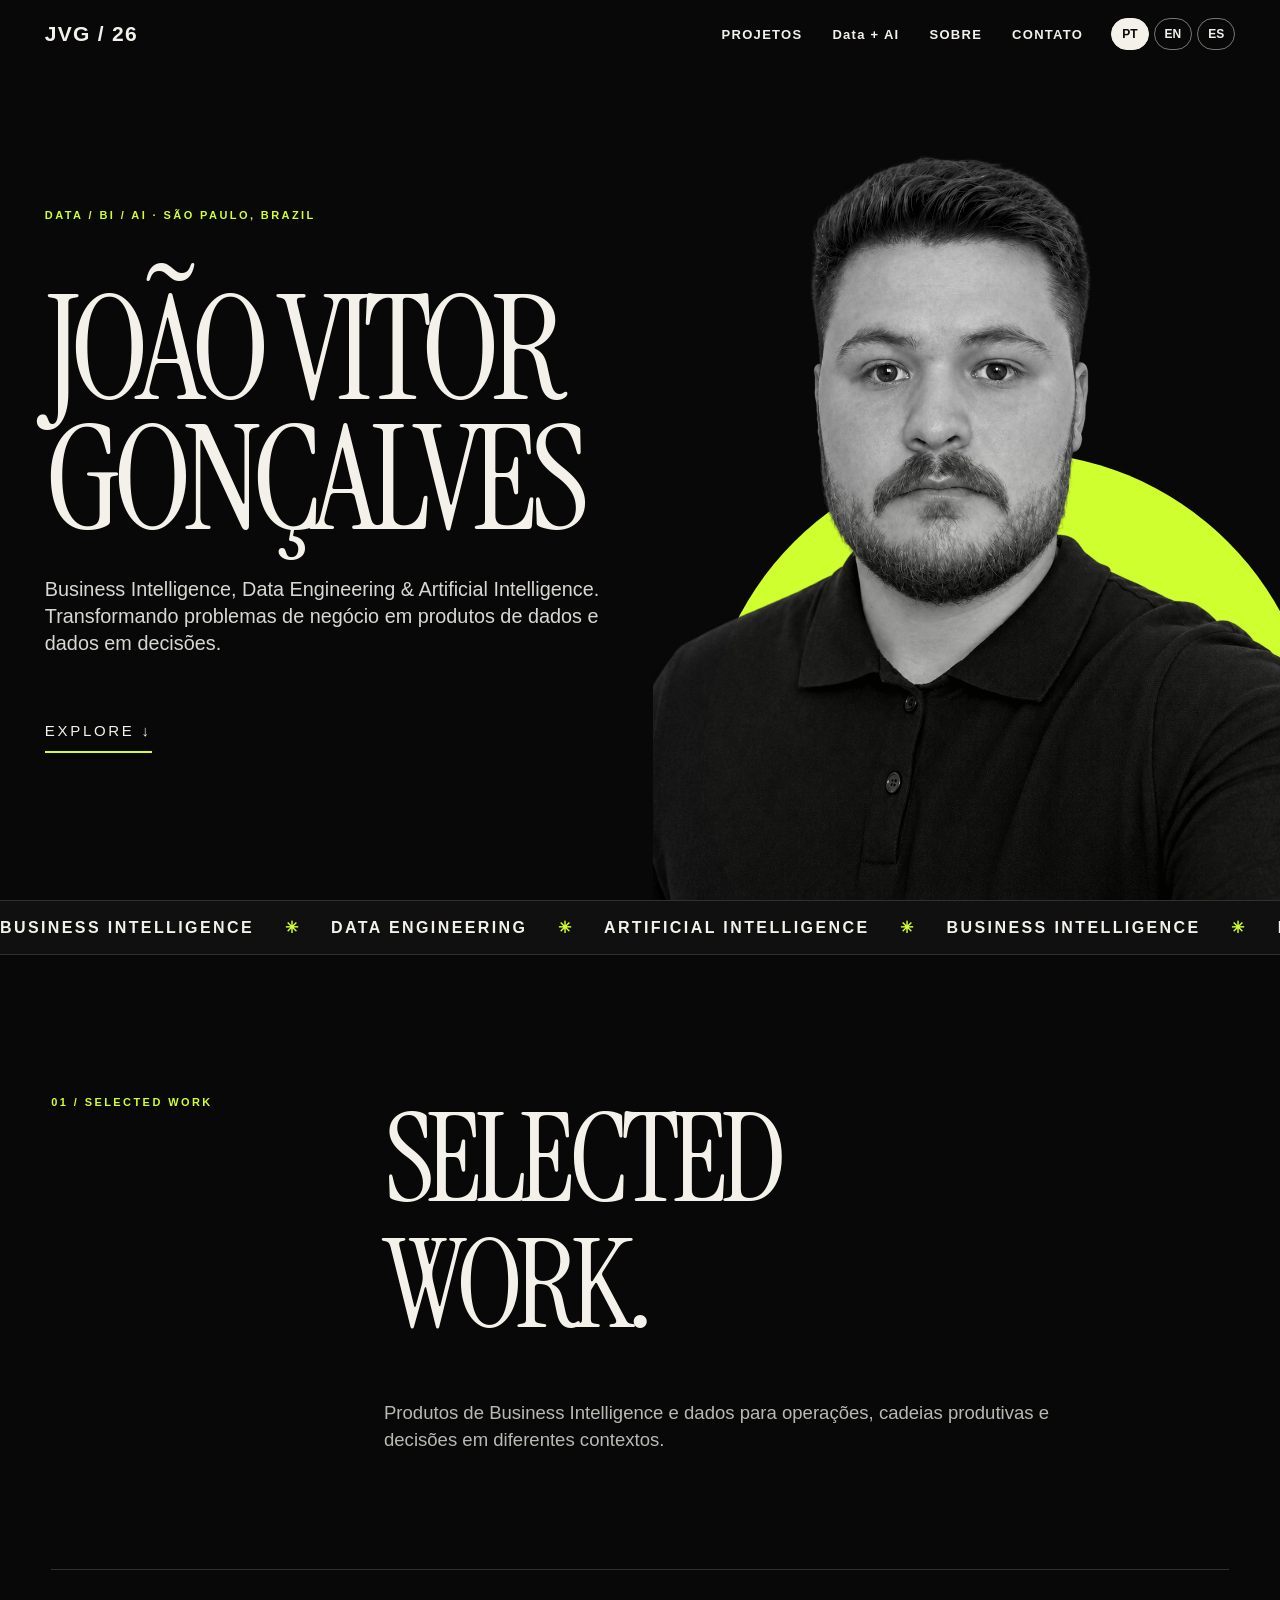
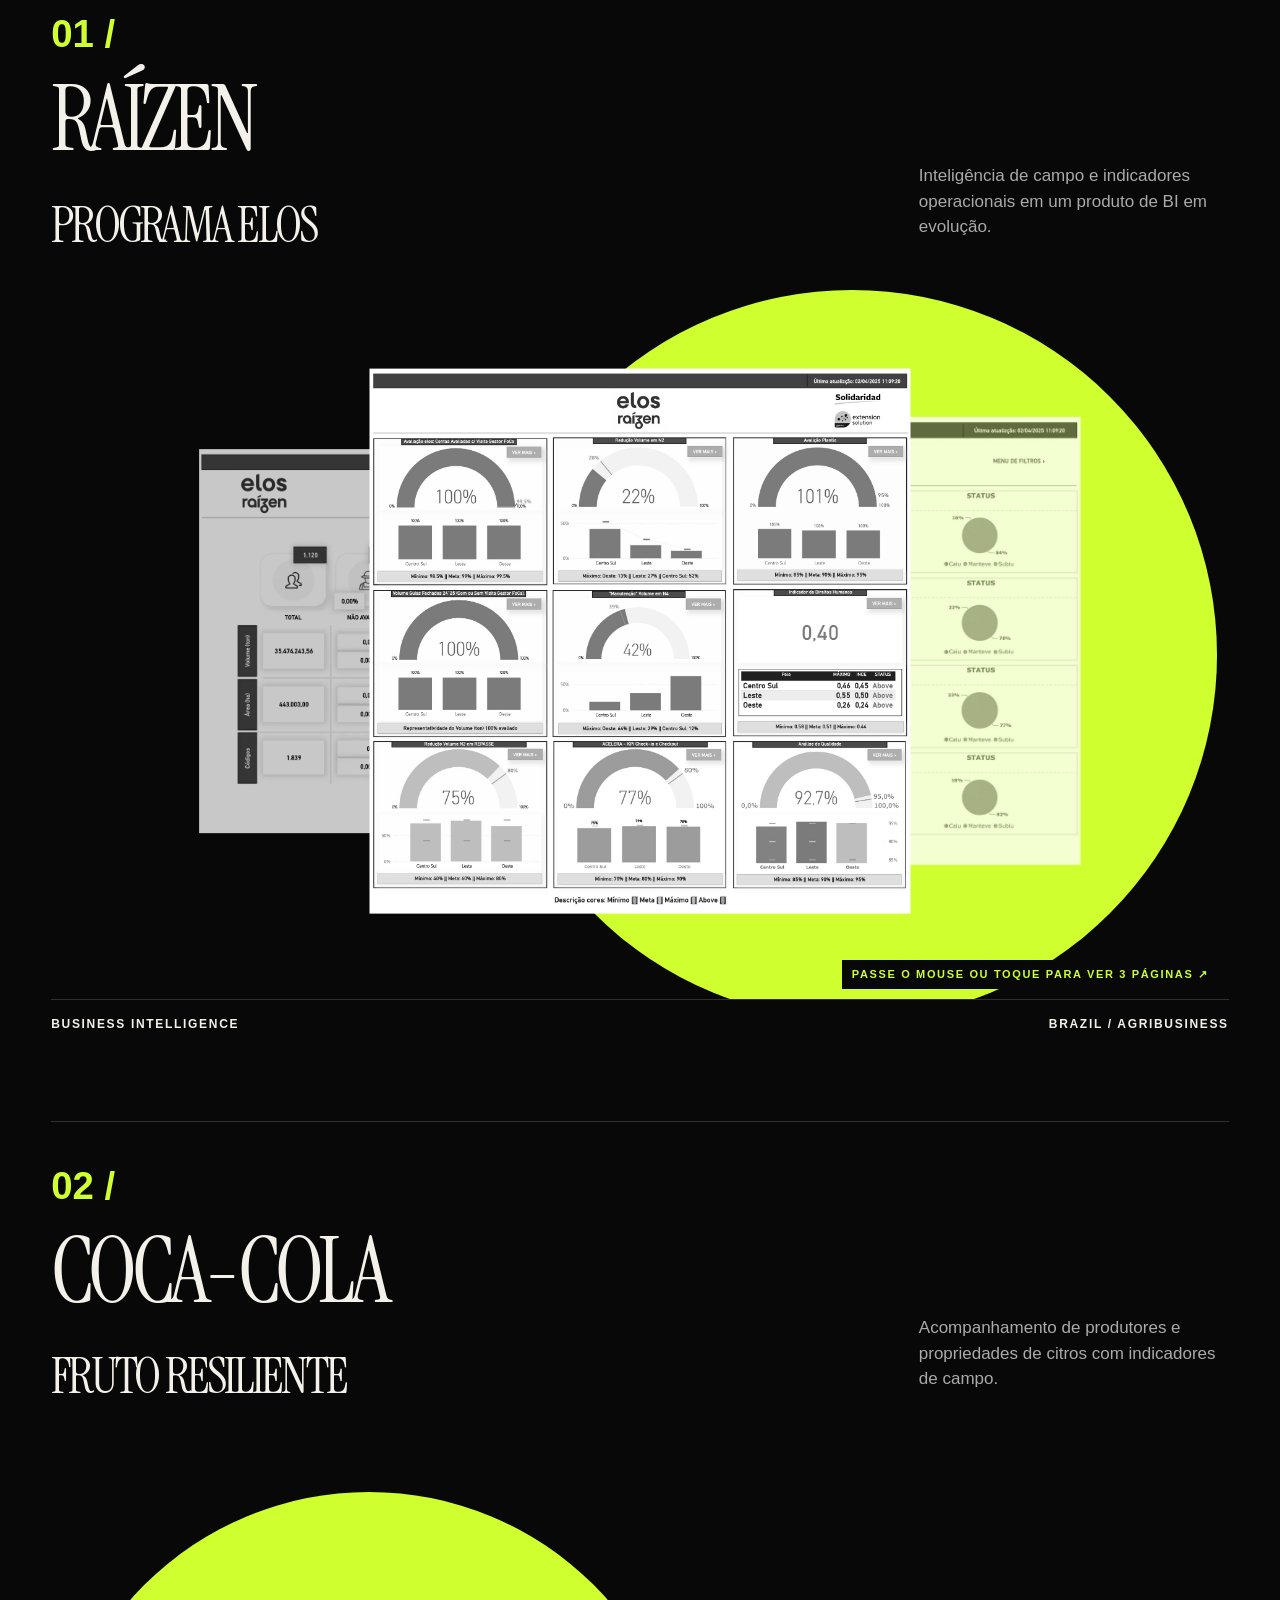
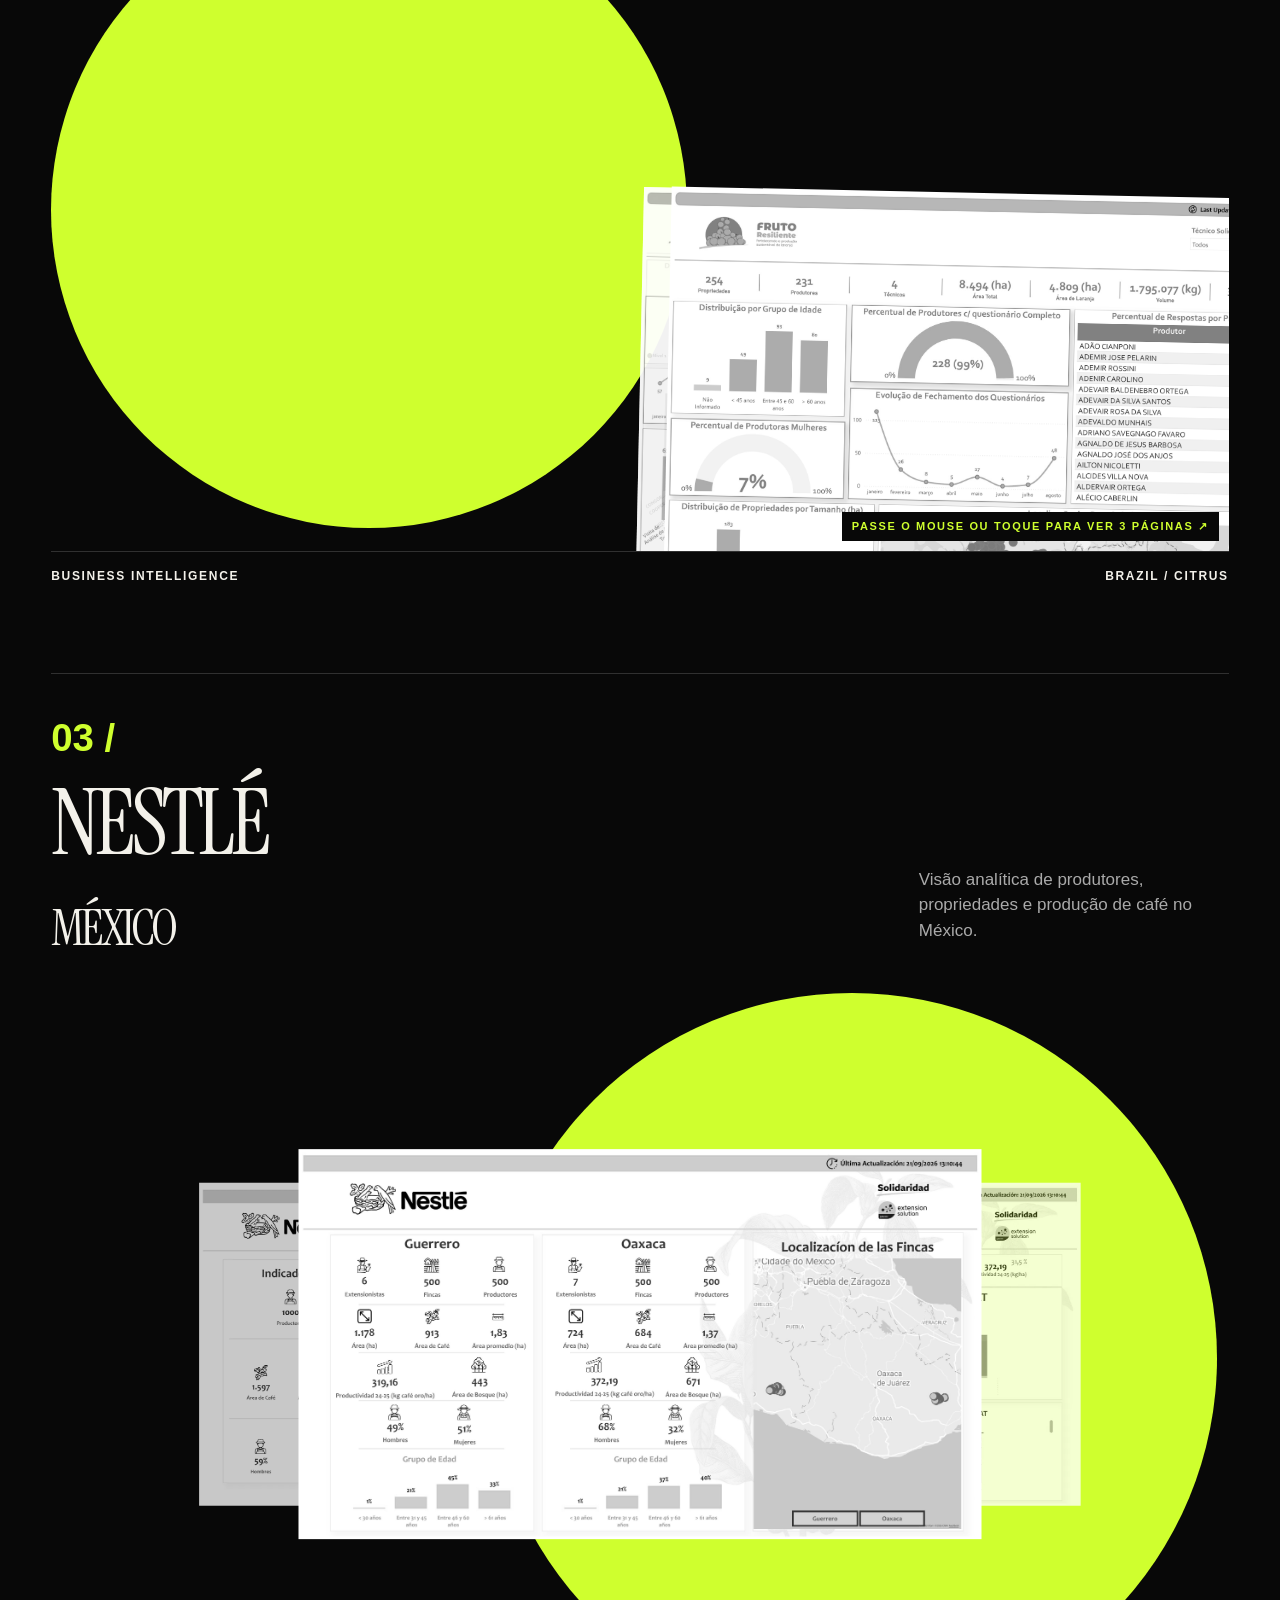
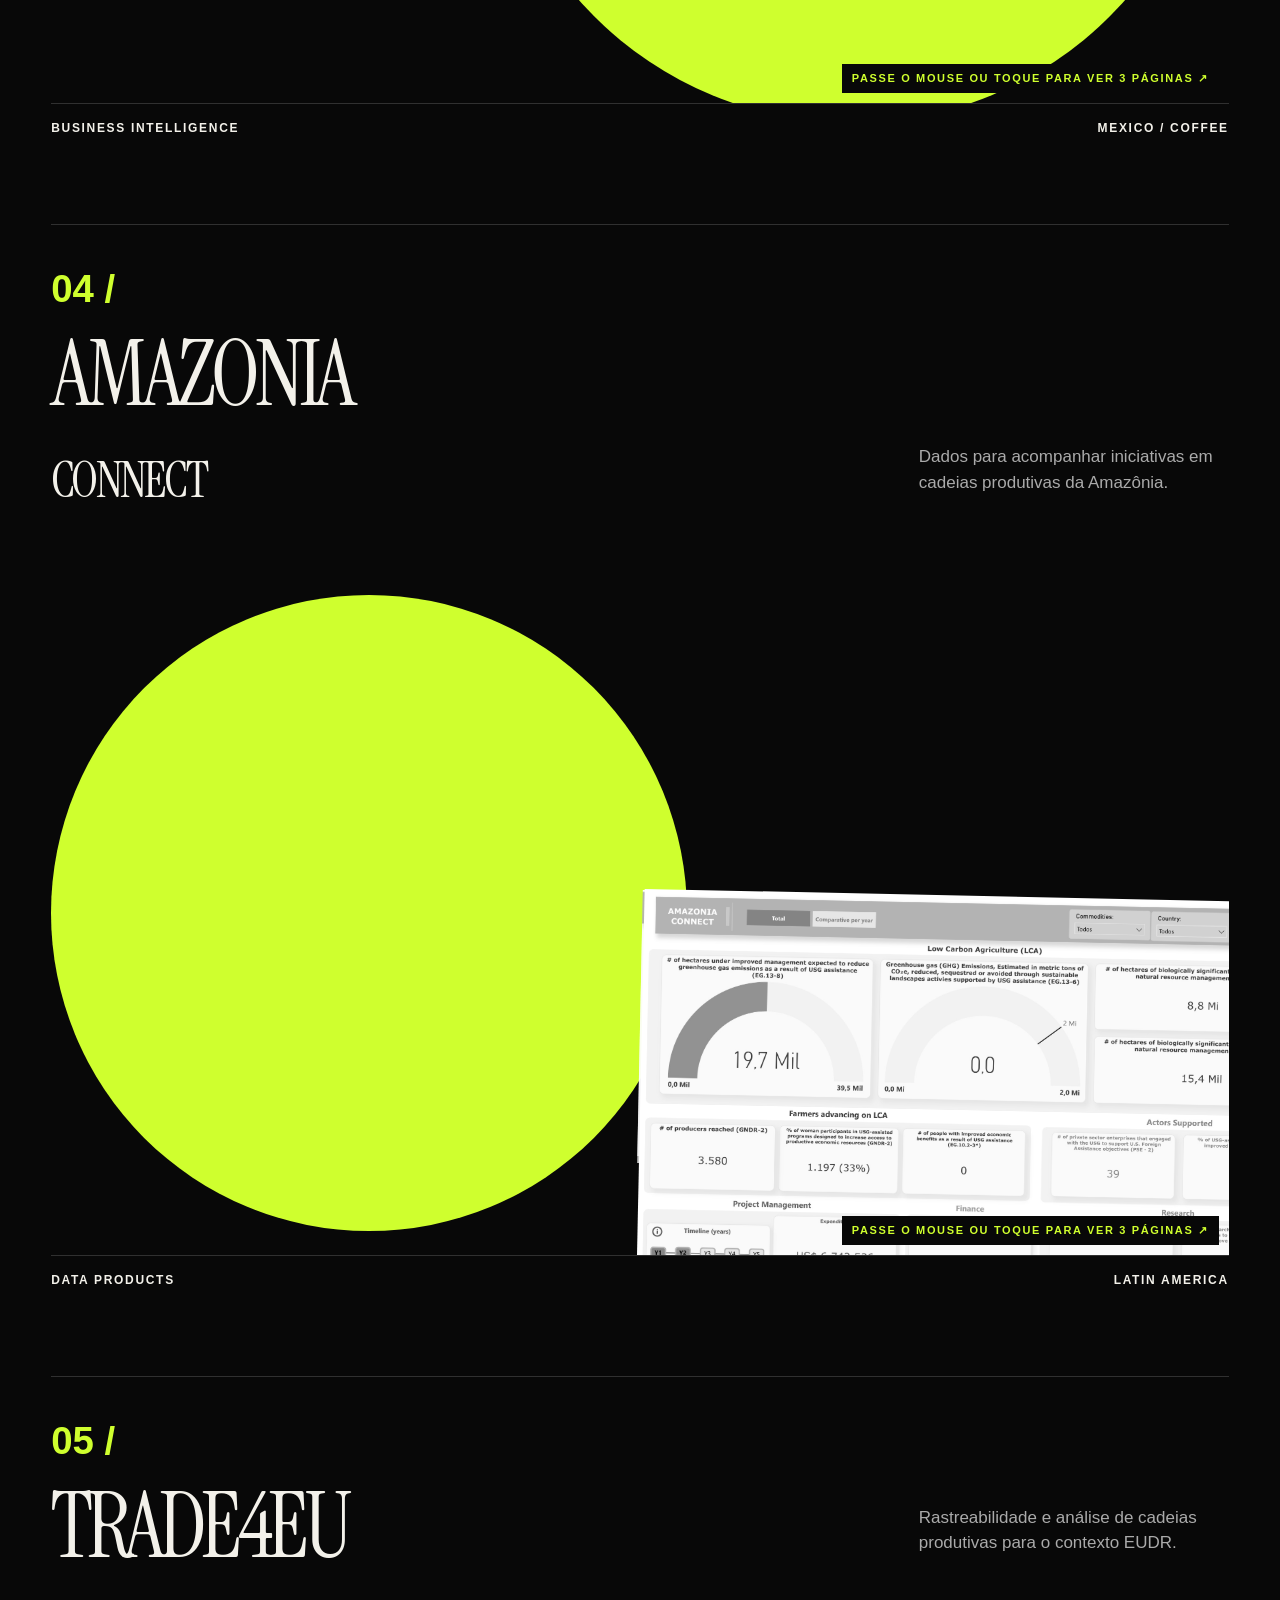
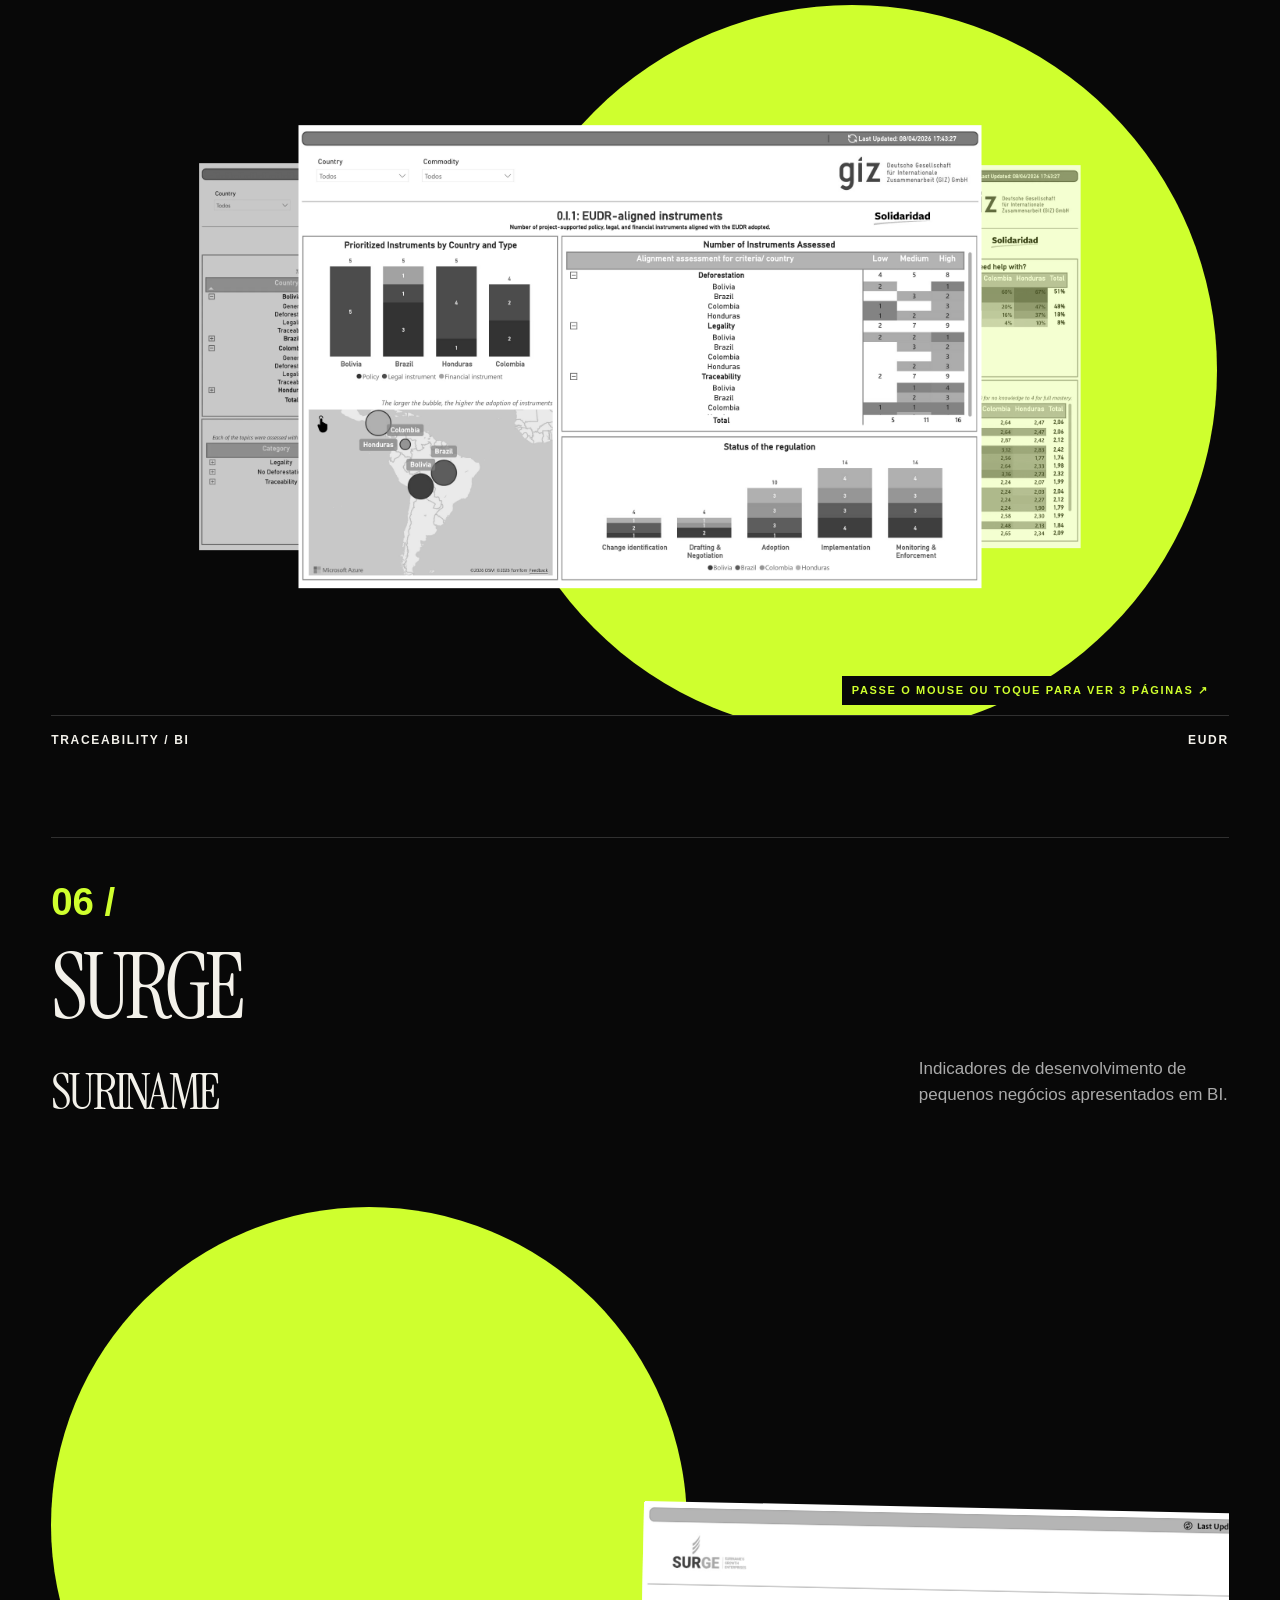
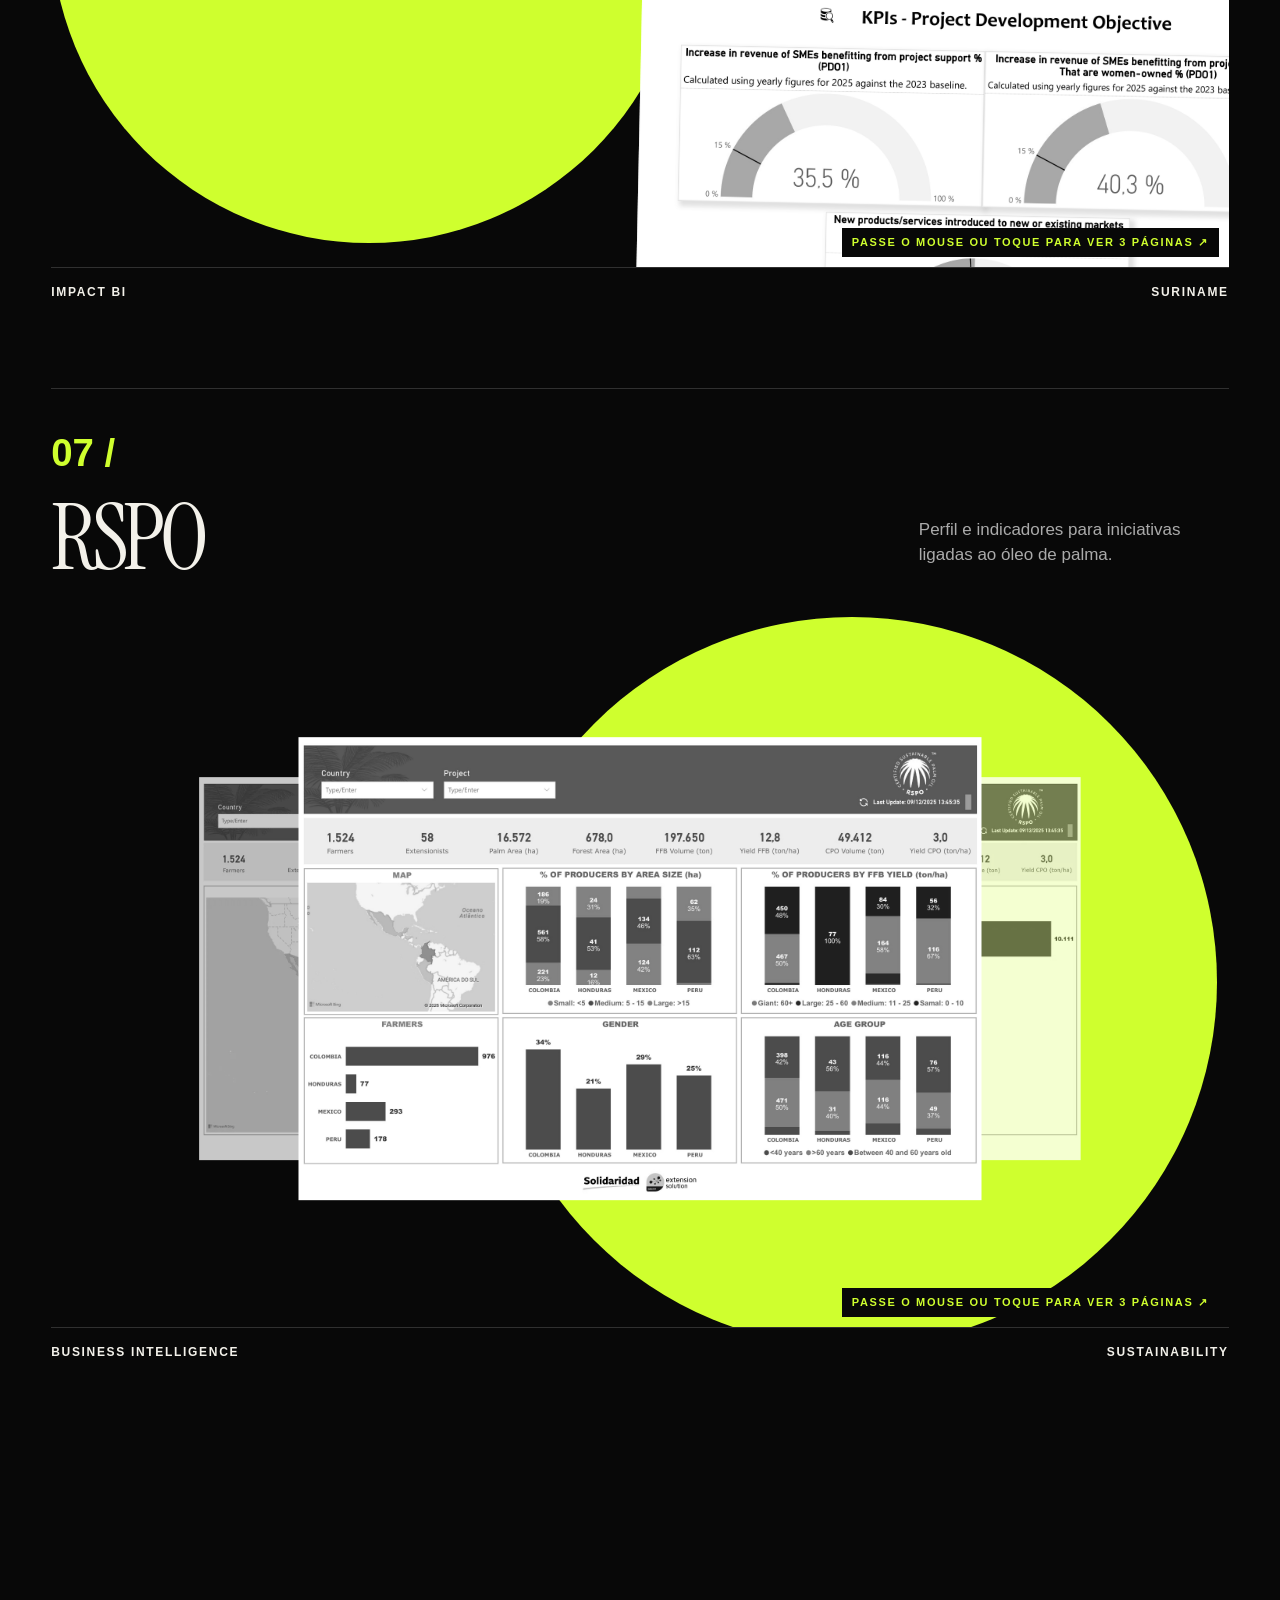
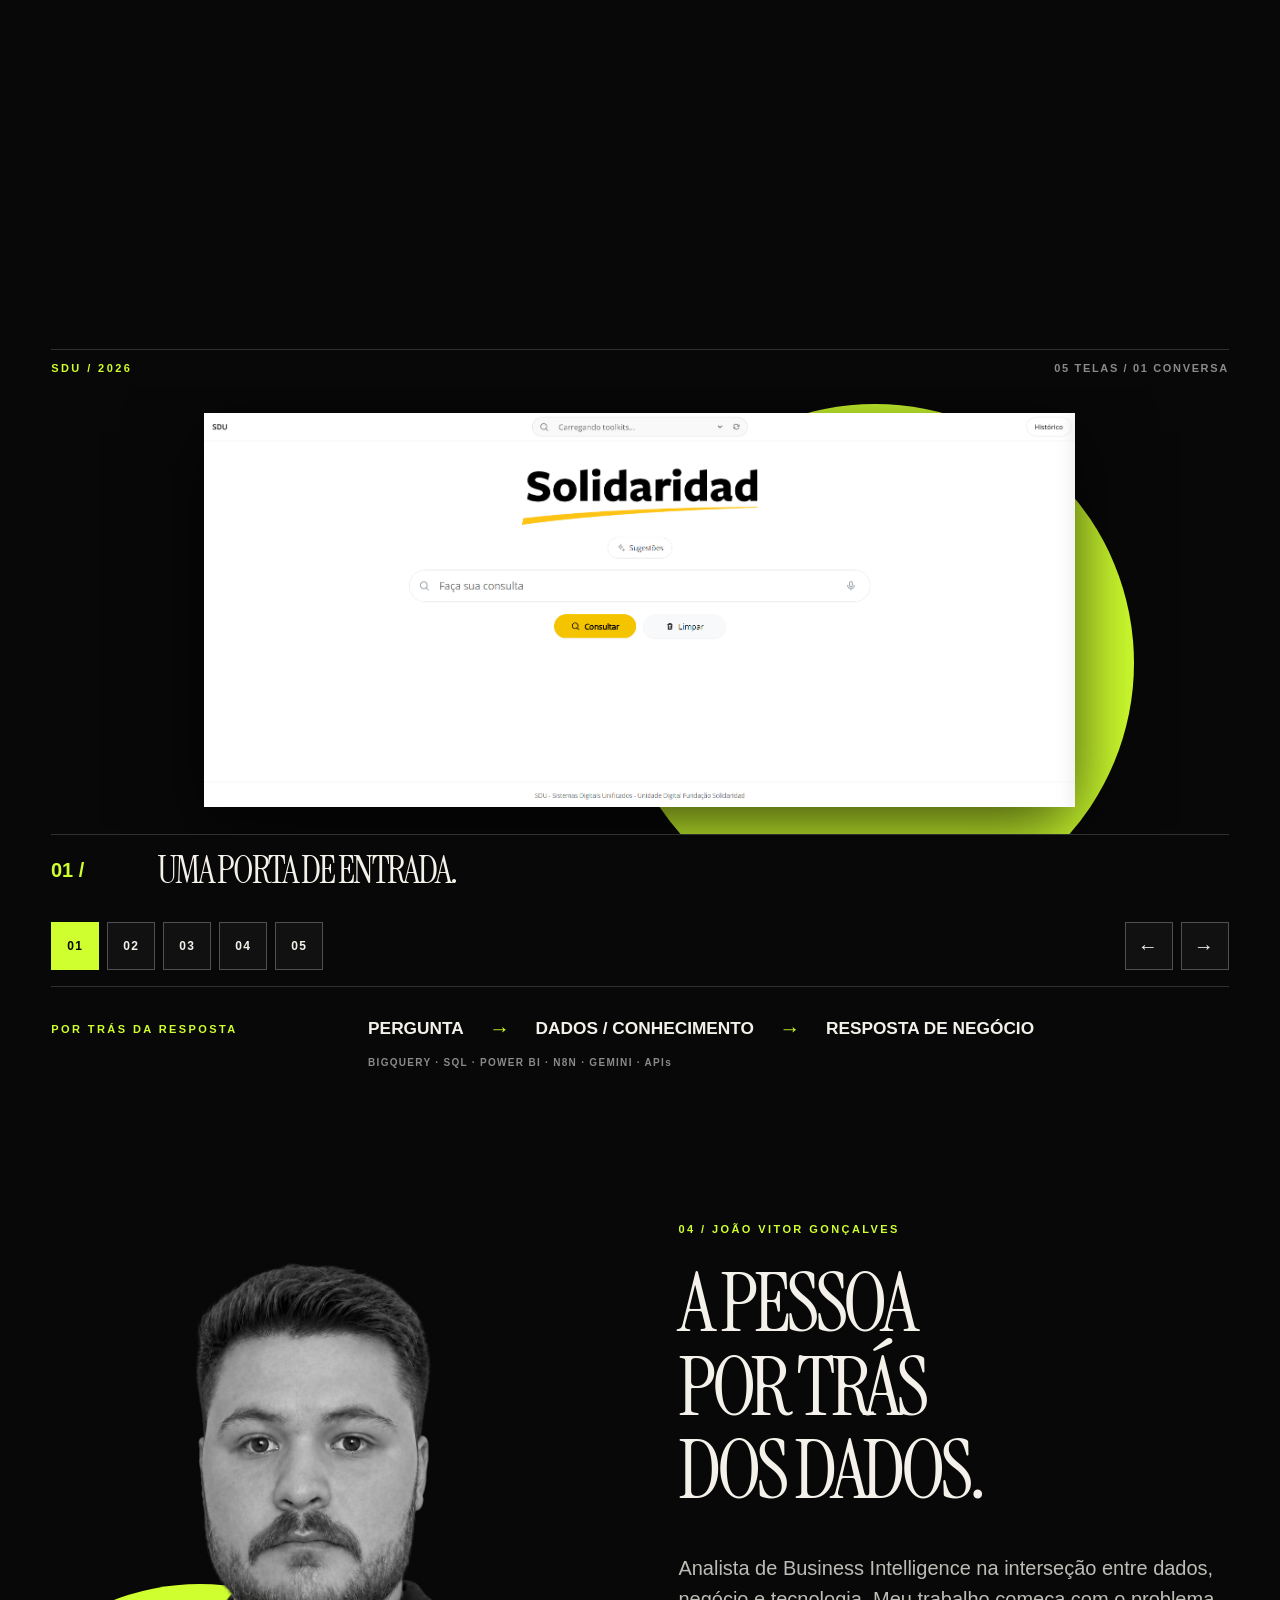
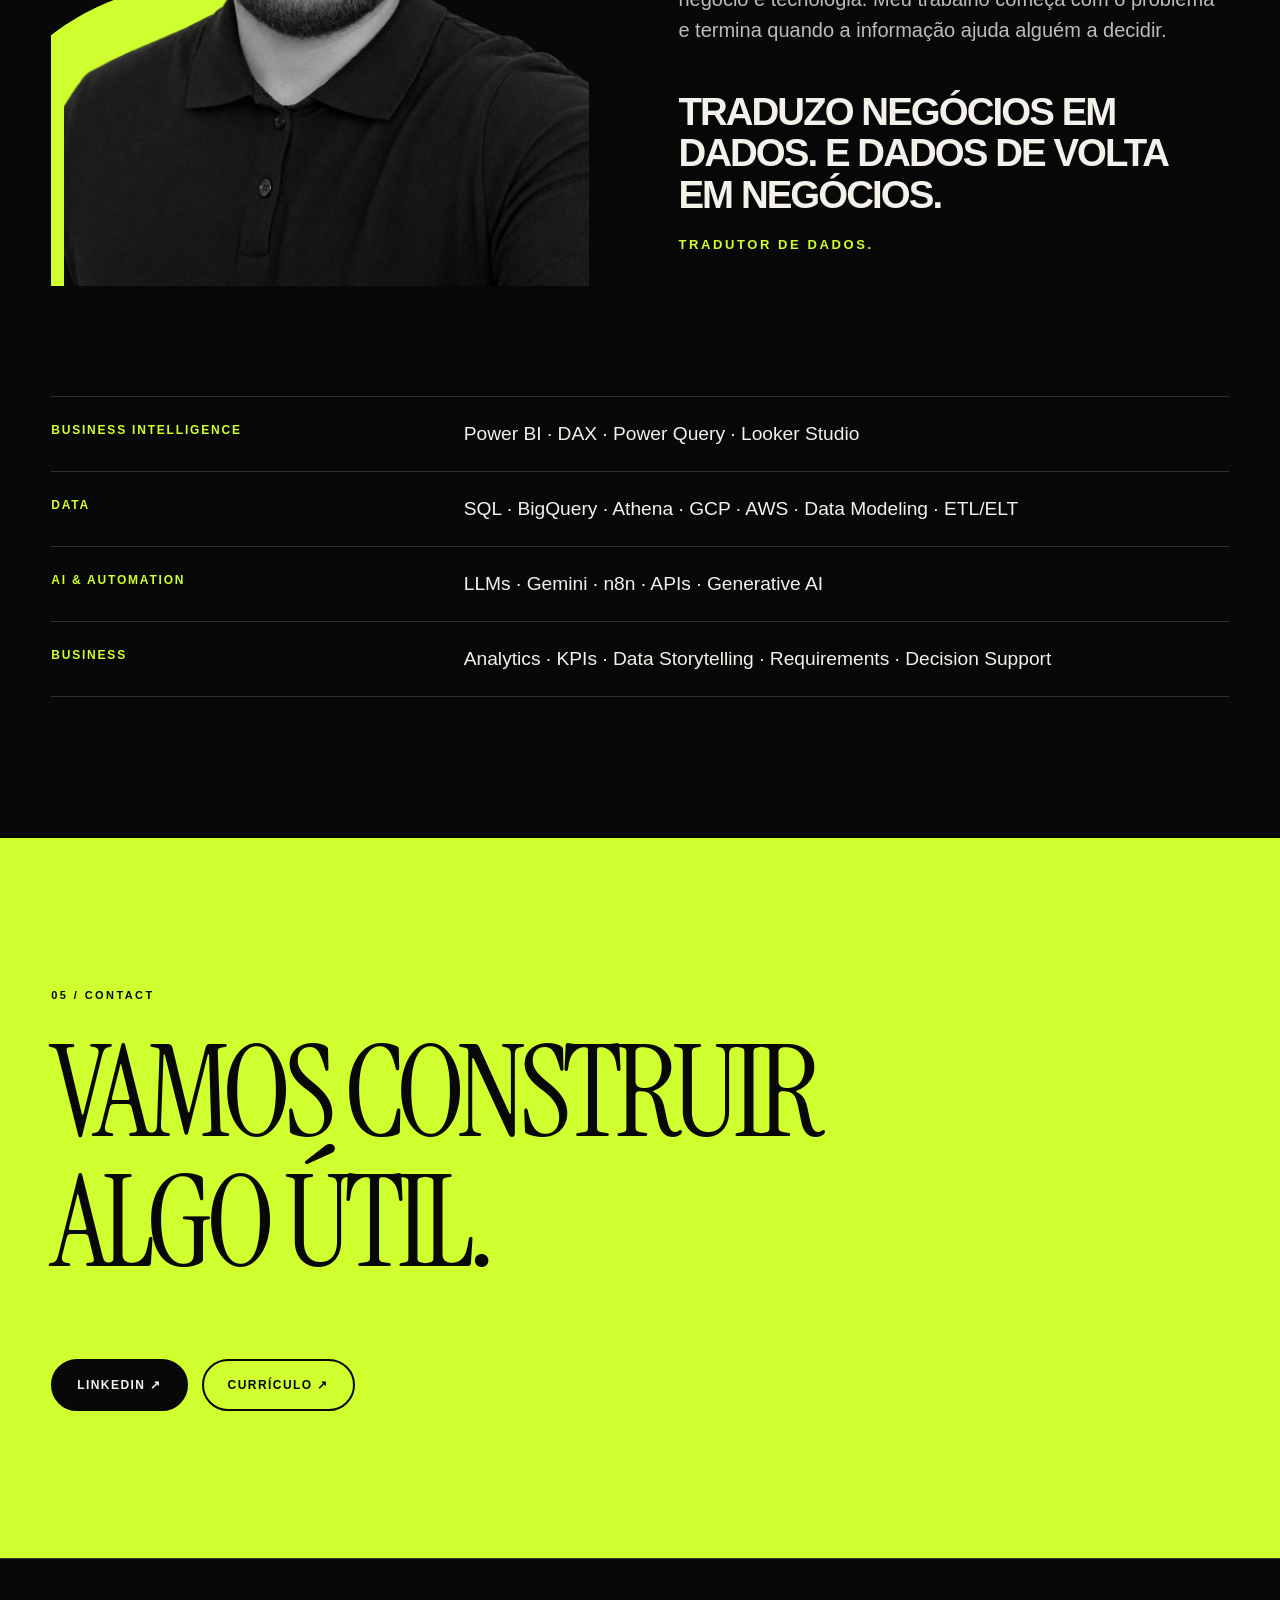
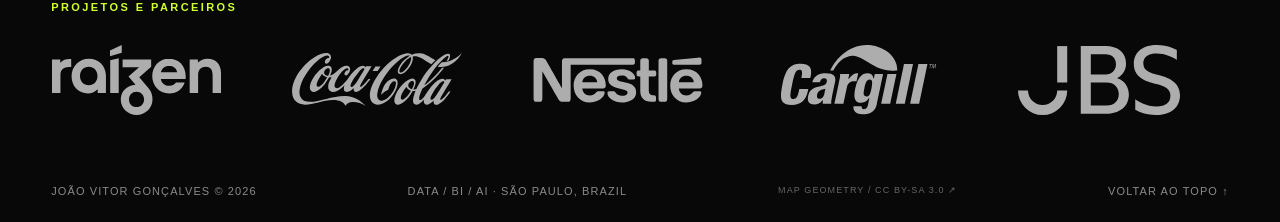
==== index.html @ 9860b476 "Publish portfolio landing page" ====
<!doctype html>
<html lang="pt-BR"><head><meta charset="utf-8"><meta name="viewport" content="width=device-width,initial-scale=1"><meta name="theme-color" content="#080808"><meta name="description" content="Portfólio de João Vitor Gonçalves · Business Intelligence, Data Engineering e Artificial Intelligence."><title>João Vitor Gonçalves · Data / BI / AI</title><link rel="stylesheet" href="site.css"><script defer src="operations-data.js"></script><script defer src="site.js"></script></head><body>
<a class="skip" href="#work">Pular para o conteúdo</a>
<nav class="nav" aria-label="Navegação principal"><a class="brand" href="#top">JVG / 26</a><div class="nav-side"><button class="menu-toggle" type="button" aria-expanded="false" aria-controls="navLinks" data-i18n="menu">MENU</button><div class="nav-links" id="navLinks"><a href="#work" data-i18n="navWork">Projetos</a><a href="#ai">Data + AI</a><a href="#about" data-i18n="navAbout">Sobre</a><a href="#contact" data-i18n="navContact">Contato</a></div><div class="langs" aria-label="Idioma"><button type="button" data-lang="pt" aria-label="Português">PT</button><button type="button" data-lang="en" aria-label="English">EN</button><button type="button" data-lang="es" aria-label="Español">ES</button></div></div></nav>
<header class="hero" id="top"><div class="hero-circle" aria-hidden="true"></div><div class="hero-photo"><img src="assets/joao-cutout.png" alt="Retrato em preto e branco de João Vitor Gonçalves" fetchpriority="high"></div><div class="hero-content"><p class="eyebrow" data-i18n="heroEyebrow">DATA / BI / AI · SÃO PAULO, BRAZIL</p><h1><span>JOÃO VITOR</span><span>GONÇALVES</span></h1><p class="hero-desc" data-i18n="heroDesc">Business Intelligence, Data Engineering &amp; Artificial Intelligence.<br> Transformando problemas de negócio em produtos de dados e dados em decisões.</p><a class="explore" href="#work" data-i18n="explore">EXPLORE ↓</a></div></header>
<div class="ticker" aria-hidden="true"><div>BUSINESS INTELLIGENCE <b>✳</b> DATA ENGINEERING <b>✳</b> ARTIFICIAL INTELLIGENCE <b>✳</b> BUSINESS INTELLIGENCE <b>✳</b> DATA ENGINEERING <b>✳</b> ARTIFICIAL INTELLIGENCE <b>✳</b></div></div>
<main>
<section class="work section" id="work"><div class="wrap"><div class="section-intro reveal"><div class="eyebrow">01 / SELECTED WORK</div><h2 data-i18n="workTitle">SELECTED<br>WORK.</h2><p data-i18n="workDesc">Produtos de Business Intelligence e dados para operações, cadeias produtivas e decisões em diferentes contextos.</p></div>
<article class="case reveal"><div class="case-top"><div><span class="case-no">01 /</span><h3>RAÍZEN<br><em>PROGRAMA ELOS</em></h3></div><p data-i18n="raizenDesc">Inteligência de campo e indicadores operacionais em um produto de BI em evolução.</p></div><div class="case-visual"><div class="orb"></div><button class="dashboard-stack" type="button" aria-label="Ver páginas do dashboard: Dashboard original do Programa ELOS da Raízen" aria-pressed="false"><img class="panel panel-prev" src="assets/raizen-elos-page-2.webp" alt="Dashboard original do Programa ELOS da Raízen, página 2" loading="lazy"><img class="panel panel-next" src="assets/raizen-elos-page-3.webp" alt="Dashboard original do Programa ELOS da Raízen, página 3" loading="lazy"><img class="panel panel-main" src="assets/raizen-elos.jpg" alt="Dashboard original do Programa ELOS da Raízen, página principal" loading="lazy"><span class="stack-hint" data-i18n="viewPages">PASSE O MOUSE OU TOQUE PARA VER 3 PÁGINAS ↗</span></button></div><div class="case-bottom"><span>BUSINESS INTELLIGENCE</span><span>BRAZIL / AGRIBUSINESS</span></div></article>
<article class="case reveal"><div class="case-top"><div><span class="case-no">02 /</span><h3>COCA-COLA<br><em>FRUTO RESILIENTE</em></h3></div><p data-i18n="cocaDesc">Acompanhamento de produtores e propriedades de citros com indicadores de campo.</p></div><div class="case-visual left"><div class="orb"></div><button class="dashboard-stack" type="button" aria-label="Ver páginas do dashboard: Dashboard original Fruto Resiliente" aria-pressed="false"><img class="panel panel-prev" src="assets/coca-cola-fruto-resiliente-page-2.webp" alt="Dashboard original Fruto Resiliente, página 2" loading="lazy"><img class="panel panel-next" src="assets/coca-cola-fruto-resiliente-page-3.webp" alt="Dashboard original Fruto Resiliente, página 3" loading="lazy"><img class="panel panel-main" src="assets/coca-cola-fruto-resiliente.jpg" alt="Dashboard original Fruto Resiliente, página principal" loading="lazy"><span class="stack-hint" data-i18n="viewPages">PASSE O MOUSE OU TOQUE PARA VER 3 PÁGINAS ↗</span></button></div><div class="case-bottom"><span>BUSINESS INTELLIGENCE</span><span>BRAZIL / CITRUS</span></div></article>
<article class="case reveal"><div class="case-top"><div><span class="case-no">03 /</span><h3>NESTLÉ<br><em>MÉXICO</em></h3></div><p data-i18n="nestleDesc">Visão analítica de produtores, propriedades e produção de café no México.</p></div><div class="case-visual"><div class="orb"></div><button class="dashboard-stack" type="button" aria-label="Ver páginas do dashboard: Dashboard original Nestlé México" aria-pressed="false"><img class="panel panel-prev" src="assets/nestle-mexico-page-2.webp" alt="Dashboard original Nestlé México, página 2" loading="lazy"><img class="panel panel-next" src="assets/nestle-mexico-page-3.webp" alt="Dashboard original Nestlé México, página 3" loading="lazy"><img class="panel panel-main" src="assets/nestle-mexico.jpg" alt="Dashboard original Nestlé México, página principal" loading="lazy"><span class="stack-hint" data-i18n="viewPages">PASSE O MOUSE OU TOQUE PARA VER 3 PÁGINAS ↗</span></button></div><div class="case-bottom"><span>BUSINESS INTELLIGENCE</span><span>MEXICO / COFFEE</span></div></article>
<article class="case reveal"><div class="case-top"><div><span class="case-no">04 /</span><h3>AMAZONIA<br><em>CONNECT</em></h3></div><p data-i18n="amazoniaDesc">Dados para acompanhar iniciativas em cadeias produtivas da Amazônia.</p></div><div class="case-visual left"><div class="orb"></div><button class="dashboard-stack" type="button" aria-label="Ver páginas do dashboard: Dashboard original Amazonia Connect" aria-pressed="false"><img class="panel panel-prev" src="assets/amazonia-connect-page-2.webp" alt="Dashboard original Amazonia Connect, página 2" loading="lazy"><img class="panel panel-next" src="assets/amazonia-connect-page-3.webp" alt="Dashboard original Amazonia Connect, página 3" loading="lazy"><img class="panel panel-main" src="assets/amazonia-connect.jpg" alt="Dashboard original Amazonia Connect, página principal" loading="lazy"><span class="stack-hint" data-i18n="viewPages">PASSE O MOUSE OU TOQUE PARA VER 3 PÁGINAS ↗</span></button></div><div class="case-bottom"><span>DATA PRODUCTS</span><span>LATIN AMERICA</span></div></article>
<article class="case reveal"><div class="case-top"><div><span class="case-no">05 /</span><h3>TRADE4EU</h3></div><p data-i18n="tradeDesc">Rastreabilidade e análise de cadeias produtivas para o contexto EUDR.</p></div><div class="case-visual"><div class="orb"></div><button class="dashboard-stack" type="button" aria-label="Ver páginas do dashboard: Dashboard original Trade4EU" aria-pressed="false"><img class="panel panel-prev" src="assets/trade4eu-page-2.webp" alt="Dashboard original Trade4EU, página 2" loading="lazy"><img class="panel panel-next" src="assets/trade4eu-page-3.webp" alt="Dashboard original Trade4EU, página 3" loading="lazy"><img class="panel panel-main" src="assets/trade4eu.jpg" alt="Dashboard original Trade4EU, página principal" loading="lazy"><span class="stack-hint" data-i18n="viewPages">PASSE O MOUSE OU TOQUE PARA VER 3 PÁGINAS ↗</span></button></div><div class="case-bottom"><span>TRACEABILITY / BI</span><span>EUDR</span></div></article>
<article class="case reveal"><div class="case-top"><div><span class="case-no">06 /</span><h3>SURGE<br><em>SURINAME</em></h3></div><p data-i18n="surgeDesc">Indicadores de desenvolvimento de pequenos negócios apresentados em BI.</p></div><div class="case-visual left"><div class="orb"></div><button class="dashboard-stack" type="button" aria-label="Ver páginas do dashboard: Dashboard original SURGE Suriname" aria-pressed="false"><img class="panel panel-prev" src="assets/surge-suriname-page-2.webp" alt="Dashboard original SURGE Suriname, página 2" loading="lazy"><img class="panel panel-next" src="assets/surge-suriname-page-3.webp" alt="Dashboard original SURGE Suriname, página 3" loading="lazy"><img class="panel panel-main" src="assets/surge-suriname.jpg" alt="Dashboard original SURGE Suriname, página principal" loading="lazy"><span class="stack-hint" data-i18n="viewPages">PASSE O MOUSE OU TOQUE PARA VER 3 PÁGINAS ↗</span></button></div><div class="case-bottom"><span>IMPACT BI</span><span>SURINAME</span></div></article>
<article class="case reveal"><div class="case-top"><div><span class="case-no">07 /</span><h3>RSPO</h3></div><p data-i18n="rspoDesc">Perfil e indicadores para iniciativas ligadas ao óleo de palma.</p></div><div class="case-visual"><div class="orb"></div><button class="dashboard-stack" type="button" aria-label="Ver páginas do dashboard: Dashboard original RSPO ISH" aria-pressed="false"><img class="panel panel-prev" src="assets/rspo-page-2.webp" alt="Dashboard original RSPO ISH, página 2" loading="lazy"><img class="panel panel-next" src="assets/rspo-page-3.webp" alt="Dashboard original RSPO ISH, página 3" loading="lazy"><img class="panel panel-main" src="assets/rspo.jpg" alt="Dashboard original RSPO ISH, página principal" loading="lazy"><span class="stack-hint" data-i18n="viewPages">PASSE O MOUSE OU TOQUE PARA VER 3 PÁGINAS ↗</span></button></div><div class="case-bottom"><span>BUSINESS INTELLIGENCE</span><span>SUSTAINABILITY</span></div></article>
<div class="more-work reveal"><span data-i18n="moreWork">TAMBÉM NO PORTFÓLIO</span><strong>BONSUCRO IMPULSA / ALUR / JBS / CARGILL</strong></div></div></section>
<section class="latam section" id="latam"><div class="wrap"><div class="section-intro reveal"><span class="eyebrow">02 / LATIN AMERICA</span><h2 data-i18n="latamTitle">PELA<br>AMÉRICA LATINA.</h2><p data-i18n="latamDesc">Dados, produtos digitais e inteligência de negócio aplicados a diferentes países, cadeias produtivas e contextos.</p></div><div class="map-layout reveal"><div class="map-area"><div class="map-head"><span>LATAM / 01</span><span data-i18n="mapHint">SELECIONE UM PAÍS ↘</span></div><svg class="latin-map" xmlns="http://www.w3.org/2000/svg" viewBox="125 425 205 280" role="group" aria-label="Mapa vetorial da América Latina">
<g fill="#171717" stroke="#383838" stroke-width=".9" stroke-linejoin="round">
<path id="MX" data-country="MX" d="M133.847 433.982l4.175 13.146-1.945 1.09.216 2.61 3.674 2.826v5.23l4.538 4.355-1.945-12.848-2.593-8.497.648-5.877 2.16.217.866 1.962-.864 5.005 11.237 21.99v7.84l9.077 10.667 9.94 4.572 4.106-2.396 5.835 4.79 3.46-3.484-1.514-3.925 4.97-1.52 1.513.872 1.512-1.522h2.377l4.32-7.624-2.16-1.962-8.428 1.962-1.945 5.662-4.97.874-5.835-2.396-2.593-8.27 1.96-10.435-4.01-2.5-1.91-10.02-1.6-.682-2.92 2.965-3.355-1.79-1.313-6.68-13.286-1.394-6.863-5.16-6.536.342z"/>
<path id="GT" d="M183.456 491.11l5.126 3.752 5.17-6.423-.882-1.332-1.764-.062v-3.76l-1.322-.805-4.002 1.193 1.53 3.526-3.856 3.91z"/><path id="BZ" d="M191.823 483.228l-.043 3.154h.726l2.472-4.615H193.3l-1.477 1.46z"/><path id="SV" d="M189.308 495.217l4.062 2.022-.06-3.208-2.084-1.27-1.918 2.455z"/>
<path id="HN" data-country="HN" d="M194.408 488.742l7.987-.303 2.37 2.816-1.48-.338-2.843.12-3.717 3.493-1.59 3.537-1.046-.555-.01-3.872-2.3-1.54 2.628-3.358z"/><path id="NI" d="M203.216 491.62l1.893.38.06 3.882-2.204 6.293-5.938-.588-1.323-3.034 1.764-3.682 3.344-3.11 2.402-.14z"/><path id="CR" d="M202.905 502.745l1.202 2.352.977 1.297-1.314 3.898-2.507-1.764-4.097-3.752v-2.48l5.74.45z"/><path id="PA" d="M205.68 506.748l-1.262 3.94 4.167 1.08 2.584.512.44-3.052 2.775-1.4 2.463 1.27.968 1.548 1.175-.138.926-2.81-3.078-1.27-2.334-1.272-2.333 1.59-2.774 1.4-2.835-1.14-.88-.258z"/>
<path id="CO" data-country="CO" d="M234.326 498.25l-1.78-.18-11.774 9.706-1.245 3.414-1.608.182.716 7.546-4.105 10.07 4.46 3.776 5.715.363 3.924 5.757 5.704.183-.182 4.312h2.135l2.316-7.91-2.144-2.694.535-5.03 4.46-.364-.536-11.688-9.994-3.232-2.316-6.293 5.716-7.92z"/>
<path id="VE" d="M231.5 503.558l.38 2.24 2.81.89.64-4.123 2.964-3.068 2.965 3.475 6.82 1.86 5.773-1.212 3.933 4.85 2.965 1.857-3.25 4.953 1.09 3.752-1.858 2.3-1.928 1.615-4.175-2.102-.96.97v2.99l3.052 1.45-2.248 2.43-2.248 2.43-2.965-.24-2.98-3.276-.632-12.327-10.183-3.476-1.85-5.42 1.885-2.82z"/><path id="GY" d="M261.4 510.654l6.24 5.652-2.48 2.87-.2 1.703 3.26 3.36-.08 3.233-5.67 2.16-3.396-4.59.726-5.515-1.452-4.105 3.05-4.77z"/>
<path id="SR" d="M268.384 516.715l1.763 1.616 2.73-1.693 2.49.078-.32.968-1.045 2.18-.164 5.42-4.97 2.022.242-3.476-3.207-2.992.164-1.538 2.317-2.585z"/><path id="EC" data-country="EC" d="M213.986 529.43l-4.088 2.54-.294 3.772-.82 1.234 2.575 2.473-1.116 1.218.26 3.113 4.606 1.1 6.976-8.257-.017-2.878-3.346-.216-4.738-4.1z"/>
<path id="PE" data-country="PE" d="M209.518 541.246l-1.677 1.695.114 2.704 14.643 26.694 15.205 9.802 2.35-3.94.563-8.67-1.228-5.402-4.14-6.984-2.464.786-1.115 1.236-4.918-5.636 1.228-6.647 5.705-3.717-.45-3.492-5.808-.226-3.017-5.064-1.677-.562.114 3.044-7.486 8.895-5.593-1.348-.347-3.166z"/>
<path id="BO" data-country="BO" d="M238.63 561.36l7.115-3.103 2.35.226 1.566 6.534 10.84 3.604 1.79 5.524 4.47.562 1.9 4.73-1.34 4.277-7.27.562-2.68 6.872-5.704-.112-1.79-.337-3.293 3.197-1.625-.156-5.593-12.958 1.547-2.316.545-9.163-1.383-5.455-1.443-2.487z"/>
<path id="BR" data-country="BR" d="M286.63 618.464l5.403-10.39.198-8.73 10.08-6.502h5.645l4.435-7.512.804-14.418-1.815-3.855 10.683-9.75.406-10.762-14.515-7.105-17.53-5.48-8.264-.812 2.222-4.67-.604-7.103-1.808-.596-2.67 5.307-1.4 1.754-3.596-1.59-12.093 4.262-4.027-5.073.648-5.3-3.803 3.872-4.2-2.265-.425.597.01 1.84 3.62 1.946-5.436 5.73-3.432-.034-3.475-3.535-3.934.122-.484 4.2 2.256 2.74-2.663 8.53-3.112.242-4.953 3.13-1.21 6.146 4.296 4.6.787-.89 3.017-.813 2.576 4.34 7.374-3.164 2.86.165 1.972 6.976 10.52 3.337 1.815 5.565 4.478.537 2.135 5.314-1.443 4.73 1.884 2.473-.275 3.682 5.048-.477 4.625 5.844-.363 4.104 2.74 2.316-6.57 9.95 11.566 6.474z"/>
<path id="PY" data-country="PY" d="M267.2 584.458l1.9 2.074-.224 4.392 5.48-.338 4.14 5.3-.336 4.728-2.68 4.054-5.48.225-.225-2.256 1.564-3.718-5.37-3.38h-4.468l-3.354-3.605 2.438-6.968 6.613-.51z"/><path id="UY" data-country="UY" d="M274.633 612.48l-1.773 1.895.735 10.183 5.566 1.615 7.08-7.097-11.607-6.595z"/>
<path id="AR" data-country="AR" d="M279.05 600.613l1.677 1.57-6.37 9.468-2.24 2.48.777 10.813 4.918 5.974-4.132 7.21-3.13 1.35h-3.578l1.003 5.626-5.593 1.92 1.34 4.73-3.354 10.7 4.14 3.38-2.238 5.515-3.804 5.975 2.014 4.165-4.918.786-4.028-4.95-.674-15.433-6.258-26.208 1.893-9.163-4.028-11.714 2.68-15.204 2.463-2.93-.605-2.223 3.164-2.89 7.053.484 3.942 4.21 4.555.078 4.668 2.853-1.375 3.217.33 3.25 6.61-.312 3.097-4.727z"/>
<path id="CL" d="M260.137 682.24l-2.775 3.067-.337 3.604-5.368-3.042-5.705-8.22-1.677-2.933 2.35-3.043-.224-3.83-2.68-1.124-2.125-1.572.45-2.144 2.79-.787.563-12.387-4.356-2.48-2.844-64.477.735-1.277 5.567 12.836 1.78.034.58 2.05-2.37 2.867-2.722 15.45 3.873 11.894-1.79 9.007 6.31 26.486.667 15.49 4.52 5.23 4.79-.697z"/>
</g></svg>
<div id="mapTooltip" class="map-tooltip" aria-hidden="true"></div></div><aside class="country-panel" aria-live="polite"><span class="eyebrow" data-i18n="selectedCountry">PAÍS SELECIONADO</span><h3 id="countryName">BRASIL</h3><p id="countryRegion">LATIN AMERICA</p><ul id="projectList"></ul><small data-i18n="mapNote">Somente projetos marcados como Operation na planilha de projetos.</small></aside></div></div></section>
<section class="central section" id="ai"><div class="wrap"><div class="section-intro reveal"><span class="eyebrow">03 / DATA + AI</span><h2 data-i18n="centralTitle">CONVERSE COM OS DADOS.<br>ENCONTRE RESPOSTAS.</h2><p data-i18n="centralDesc">A Central Digital SDU reúne consulta e interpretação de dados e conhecimento dos projetos por meio de perguntas em linguagem natural.</p></div><div class="central-portfolio reveal"><div class="central-index"><span class="eyebrow">SDU / 2026</span><span data-i18n="centralIndex">05 TELAS / 01 CONVERSA</span></div><div class="central-gallery" id="centralGallery" aria-live="polite"><figure class="active"><div class="screen-stage"><div class="orb"></div><img src="assets/central-home.png" alt="Tela inicial da Central Digital SDU" loading="lazy"></div><figcaption><span>01 /</span><strong data-i18n="screen1">UMA PORTA DE ENTRADA.</strong></figcaption></figure><figure><div class="screen-stage"><div class="orb"></div><img src="assets/central-question.png" alt="Pergunta na Central Digital SDU" loading="lazy"></div><figcaption><span>02 /</span><strong data-i18n="screen2">PERGUNTE AOS DADOS.</strong></figcaption></figure><figure><div class="screen-stage"><div class="orb"></div><img src="assets/central-data-answer.png" alt="Resposta baseada em dados na Central Digital SDU" loading="lazy"></div><figcaption><span>03 /</span><strong data-i18n="screen3">ENCONTRE UMA RESPOSTA.</strong></figcaption></figure><figure class="knowledge-question"><div class="screen-stage"><div class="orb"></div><img src="assets/central-knowledge.png" alt="Pergunta de conhecimento na Central Digital SDU" loading="lazy"></div><figcaption><span>04 /</span><strong data-i18n="screen4">PERGUNTE AO CONHECIMENTO.</strong></figcaption></figure><figure><div class="screen-stage"><div class="orb"></div><img src="assets/central-knowledge.png" alt="Resposta com fontes de conhecimento na Central Digital SDU" loading="lazy"></div><figcaption><span>05 /</span><strong data-i18n="screen5">RESPOSTA + FONTES.</strong></figcaption></figure></div><div class="central-controls"><div class="central-steps" role="group" aria-label="Etapas da Central Digital SDU"><button type="button" data-screen="0" data-screen-label="screen1" aria-controls="centralGallery" aria-pressed="true">01</button><button type="button" data-screen="1" data-screen-label="screen2" aria-controls="centralGallery" aria-pressed="false">02</button><button type="button" data-screen="2" data-screen-label="screen3" aria-controls="centralGallery" aria-pressed="false">03</button><button type="button" data-screen="3" data-screen-label="screen4" aria-controls="centralGallery" aria-pressed="false">04</button><button type="button" data-screen="4" data-screen-label="screen5" aria-controls="centralGallery" aria-pressed="false">05</button></div><div class="central-arrows"><button type="button" class="central-prev" data-i18n-aria="centralPrev" aria-label="Tela anterior">←</button><button type="button" class="central-next" data-i18n-aria="centralNext" aria-label="Próxima tela">→</button></div></div></div><div class="central-process reveal"><span class="eyebrow" data-i18n="processLabel">POR TRÁS DA RESPOSTA</span><div class="central-process-steps"><span data-i18n="flow1">PERGUNTA</span><b aria-hidden="true">→</b><span data-i18n="flow3">DADOS / CONHECIMENTO</span><b aria-hidden="true">→</b><span data-i18n="flow6">RESPOSTA DE NEGÓCIO</span></div><small>BIGQUERY · SQL · POWER BI · N8N · GEMINI · APIs</small></div></div></section>
<section class="about section" id="about"><div class="wrap about-grid"><div class="about-image reveal"><div class="about-orb"></div><img src="assets/joao-cutout.png" alt="João Vitor Gonçalves em preto e branco" loading="lazy"></div><div class="about-copy reveal"><span class="eyebrow">04 / JOÃO VITOR GONÇALVES</span><h2 data-i18n="aboutTitle">A PESSOA<br>POR TRÁS<br>DOS DADOS.</h2><p data-i18n="aboutDesc">Analista de Business Intelligence na interseção entre dados, negócio e tecnologia. Meu trabalho começa com o problema e termina quando a informação ajuda alguém a decidir.</p><blockquote data-i18n="manifesto">TRADUZO NEGÓCIOS EM DADOS. E DADOS DE VOLTA EM NEGÓCIOS.</blockquote><span class="data-translator" data-i18n="dataTranslator">TRADUTOR DE DADOS.</span></div></div><div class="stack wrap"><div><strong>BUSINESS INTELLIGENCE</strong><span>Power BI · DAX · Power Query · Looker Studio</span></div><div><strong>DATA</strong><span>SQL · BigQuery · Athena · GCP · AWS · Data Modeling · ETL/ELT</span></div><div><strong>AI &amp; AUTOMATION</strong><span>LLMs · Gemini · n8n · APIs · Generative AI</span></div><div><strong>BUSINESS</strong><span>Analytics · KPIs · Data Storytelling · Requirements · Decision Support</span></div></div></section>
<section class="contact section" id="contact"><div class="wrap"><span class="eyebrow">05 / CONTACT</span><h2 data-i18n="contactTitle">VAMOS CONSTRUIR<br>ALGO ÚTIL.</h2><div class="contact-links"><a href="https://www.linkedin.com/in/joão-vitor-gonçalves-1146ba17a/" target="_blank" rel="noopener">LINKEDIN ↗</a><a href="Joao-Vitor-Goncalves-CV.pdf" target="_blank" data-i18n="resume">CURRÍCULO ↗</a></div></div></section><section class="logo-strip" aria-label="Projetos e parceiros"><div class="wrap"><span class="eyebrow" data-i18n="logoStrip">PROJETOS E PARCEIROS</span><div class="logo-grid"><img src="assets/logos/raizen.svg" alt="Raízen" loading="lazy"><img src="assets/logos/coca-cola.svg" alt="Coca-Cola" loading="lazy"><img src="assets/logos/nestle.svg" alt="Nestlé" loading="lazy"><img src="assets/logos/cargill.svg" alt="Cargill" loading="lazy"><img src="assets/logos/jbs.svg" alt="JBS" loading="lazy"></div></div></section></main><footer><span>JOÃO VITOR GONÇALVES © 2026</span><span>DATA / BI / AI · SÃO PAULO, BRAZIL</span><a href="https://github.com/flekschas/simple-world-map" target="_blank" rel="noopener" class="map-credit">MAP GEOMETRY / CC BY-SA 3.0 ↗</a><a href="#top" data-i18n="backTop">VOLTAR AO TOPO ↑</a></footer>
</body></html>
---- site.css ----
@import url('https://fonts.googleapis.com/css2?family=Instrument+Serif&display=swap');
:root{--black:#080808;--off:#f3f1ea;--acid:#cfff2e;--gray:#8a8a8a;--dark:#171717;--line:#303030}*{box-sizing:border-box}html{scroll-behavior:smooth}body{margin:0;background:var(--black);color:var(--off);font-family:Arial,Helvetica,sans-serif;overflow-x:hidden}a{color:inherit;text-decoration:none}button{font:inherit}.skip{position:absolute;left:1rem;top:-5rem;z-index:100;padding:.8rem;background:var(--acid);color:#000}.skip:focus{top:1rem}:focus-visible{outline:2px solid var(--acid);outline-offset:5px}.wrap{width:min(100% - 8vw,1660px);margin-inline:auto}.section{padding:clamp(90px,11vw,180px) 0}.eyebrow{color:var(--acid);font-size:clamp(11px,.85vw,14px);font-weight:900;letter-spacing:.22em;text-transform:uppercase}.nav{position:fixed;z-index:100;top:0;left:0;right:0;display:flex;justify-content:space-between;align-items:center;padding:18px 3.5vw;background:linear-gradient(#080808ea,#08080800);font-weight:900;letter-spacing:.08em}.brand{font-size:21px}.nav-side,.nav-links,.langs{display:flex;align-items:center}.nav-side{gap:28px}.nav-links{gap:30px}.nav-links a{font-size:13px}.nav a:hover{color:var(--acid)}.langs{gap:5px}.langs button{border:1px solid #777;border-radius:99px;background:transparent;color:var(--off);font-size:12px;font-weight:800;padding:8px 10px;cursor:pointer}.langs button.active{background:var(--off);color:var(--black);border-color:var(--off)}.hero{min-height:100svh;position:relative;overflow:hidden;display:flex;align-items:center}.hero-circle{position:absolute;width:min(48vw,850px);aspect-ratio:1;border-radius:50%;background:var(--acid);right:-3vw;bottom:-13vw;animation:circle-in 1.1s both}.hero-photo{position:absolute;z-index:1;right:0;bottom:0;width:49vw;height:94%;display:flex;align-items:end;justify-content:center;animation:portrait-in 1.2s .15s both}.hero-photo img{height:100%;max-width:100%;object-fit:contain;object-position:bottom;filter:grayscale(1) contrast(1.05)}.hero-content{z-index:2;width:100%;padding:105px 3.5vw 6vh;pointer-events:none}.hero-content a{pointer-events:auto}.hero h1{font-size:clamp(4.5rem,10.3vw,12.7rem);line-height:.79;letter-spacing:-.078em;margin:28px 0 32px;font-weight:900;animation:copy-in .8s both}.hero h1 span{display:block;white-space:nowrap}.hero-desc{font-size:clamp(18px,1.55vw,28px);line-height:1.36;max-width:860px;color:#d8d8d3;animation:copy-in .8s .3s both}.hero .eyebrow{animation:copy-in .8s .25s both}.explore{display:inline-block;margin-top:5vh;padding-bottom:12px;border-bottom:2px solid var(--acid);font-size:15px;letter-spacing:.18em;animation:copy-in .8s .45s both}@keyframes circle-in{from{transform:scale(.76);opacity:0}to{transform:scale(1);opacity:1}}@keyframes portrait-in{from{transform:translateY(55px);opacity:0}to{transform:translateY(0);opacity:1}}@keyframes copy-in{from{transform:translateY(22px);opacity:0}to{transform:none;opacity:1}}.ticker{border-block:1px solid var(--line);overflow:hidden;padding:17px 0;background:#101010}.ticker div{white-space:nowrap;width:max-content;font-size:16px;letter-spacing:.15em;font-weight:900;animation:marquee 35s linear infinite}.ticker b{color:var(--acid);margin:0 24px}@keyframes marquee{to{transform:translateX(-50%)}}.section-intro{display:grid;grid-template-columns:1fr 3fr;gap:4vw;align-items:start;margin-bottom:clamp(65px,9vw,150px)}.section-intro h2{grid-column:2;margin:0;font-size:clamp(4rem,9.7vw,11.5rem);line-height:.8;letter-spacing:-.075em;text-transform:uppercase}.section-intro p{grid-column:2;max-width:720px;margin:0;color:#b9b9b4;font-size:clamp(17px,1.45vw,24px);line-height:1.45}.case{min-height:90svh;border-top:1px solid var(--line);padding:42px 0 7vw;position:relative}.case-top{display:flex;justify-content:space-between;gap:6vw;align-items:end}.case-no{color:var(--acid);font-size:clamp(23px,3vw,42px);font-weight:900}.case h3{margin:10px 0 0;font-size:clamp(3.5rem,7vw,9rem);line-height:.82;letter-spacing:-.07em;text-transform:uppercase}.case h3 em{font-style:normal;font-size:.56em;letter-spacing:-.055em}.case-top p{max-width:310px;color:#aaa;font-size:17px;line-height:1.5}.case-visual{height:clamp(360px,56vw,790px);position:relative;display:flex;align-items:center;justify-content:center;margin:2vw 0 0;isolation:isolate}.case-visual .orb,.screen-stage .orb{position:absolute;z-index:-1;background:var(--acid);border-radius:50%;width:62%;aspect-ratio:1;right:1%;top:1%;transition:transform .7s ease}.case-visual.left .orb{left:0;right:auto;top:8%;width:54%}.case-visual img{width:min(88%,1300px);max-height:86%;object-fit:contain;box-shadow:0 28px 75px #000a;transform:rotate(-1.3deg);filter:grayscale(1);transition:transform .7s ease,filter .7s ease}.case-visual.left img{transform:rotate(1.2deg)}.case-visual:hover img{transform:rotate(0) scale(1.025);filter:grayscale(0) brightness(1.06)}.case-visual:hover .orb{transform:translate(18px,-10px)}.case-bottom{display:flex;justify-content:space-between;border-top:1px solid var(--line);padding-top:17px;font-size:12px;font-weight:800;letter-spacing:.14em}.more-work{display:flex;justify-content:space-between;gap:30px;border-top:1px solid var(--line);padding:35px 0;font-size:15px;letter-spacing:.1em}.more-work span{color:var(--acid)}.latam{border-block:1px solid var(--line)}.map-layout{display:grid;grid-template-columns:minmax(0,1.5fr) minmax(300px,.8fr);gap:5vw}.map-area{position:relative;min-height:700px;border-top:1px solid var(--line);overflow:hidden}.map-head{display:flex;justify-content:space-between;padding:15px 0;color:var(--gray);font-size:11px;letter-spacing:.2em}.map-area svg{display:block;width:100%;height:650px;overflow:visible}.map-area svg [data-country]{fill:#2a2a2a;cursor:pointer;transition:fill .2s,stroke .2s}.map-area svg [data-country]:hover,.map-area svg [data-country].active,.map-area svg [data-country]:focus-visible{fill:var(--acid);stroke:var(--off);outline:none}.map-tooltip{position:absolute;z-index:5;pointer-events:none;background:var(--acid);color:#080808;padding:8px 11px;font-size:11px;font-weight:900;letter-spacing:.08em;display:none}.country-panel{border-top:1px solid var(--acid);padding:22px 0 0;min-height:700px;display:flex;flex-direction:column}.country-panel h3{font-size:clamp(3.8rem,6vw,7.5rem);line-height:.84;letter-spacing:-.07em;margin:24px 0 10px}.country-panel>p{font-size:12px;letter-spacing:.14em;color:var(--gray)}.country-panel ul{list-style:none;padding:0;margin:25px 0 40px;border-top:1px solid var(--line)}.country-panel li{padding:17px 0;border-bottom:1px solid var(--line)}.country-panel li strong{display:block;font-size:20px;text-transform:uppercase}.country-panel li span{display:block;color:var(--gray);margin-top:5px;font-size:13px}.country-panel small{margin-top:auto;color:#777;line-height:1.5;font-size:11px;letter-spacing:.08em}.narrative{padding-bottom:0}.narrative p{font-size:clamp(3.5rem,9vw,11rem);line-height:.86;letter-spacing:-.075em;font-weight:900;margin:20vh 0;text-transform:uppercase}.narrative .accent{color:var(--acid)}.chapter{border-top:1px solid var(--line);padding:28px 0;color:var(--acid);letter-spacing:.2em;font-size:13px;font-weight:900}.central{padding-top:11vw}.central-gallery{display:grid;gap:10vw}.central-gallery figure{margin:0}.screen-stage{height:clamp(320px,51vw,760px);position:relative;display:flex;align-items:center;justify-content:center;isolation:isolate}.screen-stage .orb{width:50%;right:7%;top:0}.central-gallery figure:nth-child(even) .orb{left:0;right:auto}.screen-stage img{max-width:86%;max-height:84%;object-fit:contain;box-shadow:0 20px 70px #000b}.central-gallery figcaption{border-top:1px solid var(--line);padding-top:15px;display:flex;gap:3vw;align-items:center}.central-gallery figcaption span{color:var(--acid);font-size:20px;font-weight:900}.central-gallery figcaption strong{font-size:clamp(25px,3.5vw,54px);letter-spacing:-.05em}.central-end{font-size:clamp(6rem,15vw,19rem);letter-spacing:-.09em;font-weight:900;line-height:.8;color:var(--acid);margin:15vw 0 0}.architecture{border-top:1px solid var(--line)}.flow{padding:0;margin:0;list-style:none}.flow li{position:relative;border-top:1px solid var(--line);padding:22px 0 22px clamp(40px,8vw,140px);font-size:clamp(2rem,5vw,5.5rem);font-weight:900;letter-spacing:-.06em;text-transform:uppercase}.flow li:before{content:'↓';position:absolute;left:0;color:var(--acid);font-size:.7em}.flow li:last-child{border-bottom:1px solid var(--line);color:var(--acid)}.tech{margin-top:80px;line-height:2.3;font-size:clamp(15px,2vw,28px);font-weight:900;letter-spacing:.08em}.tech span{color:var(--acid);margin:0 14px}.about-grid{display:grid;grid-template-columns:1fr 1fr;gap:6vw;align-items:center}.about-image{min-height:700px;position:relative;display:flex;align-items:end;overflow:hidden}.about-orb{position:absolute;width:88%;aspect-ratio:1;border-radius:50%;background:var(--acid);bottom:-26%;left:-17%}.about-image img{position:relative;width:100%;height:700px;object-fit:contain;object-position:bottom;filter:grayscale(1)}.about-copy h2{font-size:clamp(4rem,6.4vw,8rem);line-height:.82;letter-spacing:-.07em;margin:25px 0 40px}.about-copy>p{max-width:620px;color:#bdbdb7;font-size:20px;line-height:1.55}.about-copy blockquote{margin:45px 0 20px;font-size:clamp(26px,3vw,53px);font-weight:900;line-height:1.08;letter-spacing:-.05em}.data-translator{color:var(--acid);font-size:13px;font-weight:900;letter-spacing:.2em}.stack{margin-top:110px}.stack>div{display:grid;grid-template-columns:1fr 2fr;gap:30px;border-top:1px solid var(--line);padding:26px 0}.stack>div:last-child{border-bottom:1px solid var(--line)}.stack strong{color:var(--acid);font-size:12px;letter-spacing:.15em}.stack span{font-size:clamp(15px,1.5vw,23px)}.contact{background:var(--acid);color:var(--black);min-height:80svh;display:flex;align-items:center}.contact .eyebrow{color:var(--black)}.contact h2{font-size:clamp(4.5rem,10vw,13rem);line-height:.8;letter-spacing:-.08em;margin:25px 0 70px}.contact-links{display:flex;gap:14px;flex-wrap:wrap}.contact-links a{border:2px solid #080808;border-radius:100px;padding:17px 24px;font-size:12px;font-weight:900;letter-spacing:.12em}.contact-links a:first-child{background:#080808;color:var(--off)}footer{padding:25px 4vw;display:flex;justify-content:space-between;gap:25px;color:var(--gray);font-size:11px;letter-spacing:.1em}.reveal{opacity:0;transform:translateY(35px) scale(.985);transition:opacity .8s ease,transform .8s ease}.reveal.on{opacity:1;transform:none}@media(max-width:900px){.nav-links{gap:15px}.nav-links a{font-size:10px}.hero h1{font-size:clamp(4rem,11vw,7rem)}.hero-photo{width:60vw}.hero-desc{max-width:55vw}.section-intro{display:block}.section-intro h2{margin:25px 0}.map-layout,.about-grid{grid-template-columns:1fr}.map-area{min-height:570px}.map-area svg{height:540px}.country-panel{min-height:0}.about-image{min-height:600px}.about-image img{height:600px}}@media(max-width:600px){.nav{padding:15px 5vw}.nav-links{display:none}.brand{font-size:17px}.hero{min-height:780px;align-items:start}.hero-circle{width:95vw;right:-24vw;bottom:1vw}.hero-photo{width:105vw;height:55%;right:-14vw}.hero-content{padding:135px 5vw 0}.hero h1{font-size:clamp(3.25rem,13.2vw,5.8rem);margin:20px 0;line-height:.86}.hero-desc{font-size:15px;max-width:100%;margin-right:3vw}.hero-desc br{display:none}.explore{margin-top:18px;font-size:11px}.wrap{width:calc(100% - 10vw)}.section{padding:85px 0}.section-intro h2{font-size:clamp(3.6rem,14vw,5.6rem)}.case{min-height:0;padding:25px 0 65px}.case-top{display:block}.case h3{font-size:clamp(3rem,12vw,5rem)}.case-top p{font-size:14px}.case-visual{height:320px;margin-top:10px}.case-visual img{width:100%;max-height:78%}.case-visual .orb{width:88%;top:15%}.case-bottom{font-size:9px;gap:10px}.more-work{display:block;font-size:11px}.more-work strong{display:block;margin-top:15px}.map-area{min-height:440px}.map-area svg{height:410px}.map-head{font-size:9px}.country-panel h3{font-size:4rem}.narrative p{font-size:clamp(3.1rem,12vw,5rem);margin:17vh 0}.screen-stage{height:260px}.screen-stage img{max-width:100%}.central-gallery figcaption strong{font-size:23px}.central-end{font-size:5.5rem}.flow li{font-size:2rem;padding-left:35px}.about-image{min-height:440px}.about-image img{height:440px}.about-copy h2{font-size:3.5rem}.stack{margin-top:65px}.stack>div{grid-template-columns:1fr;gap:10px}.contact{min-height:65svh}.contact h2{font-size:clamp(3.8rem,13vw,6rem)}footer{flex-direction:column}}
@media(prefers-reduced-motion:reduce){html{scroll-behavior:auto}*,*:before,*:after{animation-duration:.01ms!important;transition-duration:.01ms!important}.reveal{opacity:1;transform:none}}
html{overflow-x:clip}.menu-toggle{display:none;background:transparent;color:var(--off);border:1px solid #777;border-radius:99px;padding:8px 12px;font-size:11px;font-weight:900;letter-spacing:.1em;cursor:pointer}.map-credit{font-size:9px;color:#666}@media(max-width:600px){.menu-toggle{display:block}.nav-side{gap:9px}.nav-links{display:none;position:absolute;top:58px;left:0;right:0;background:#111;padding:24px 5vw;border-bottom:1px solid var(--line);flex-direction:column;align-items:start;gap:25px}.nav-links.open{display:flex}.nav-links a{font-size:16px}.langs button{padding:6px 8px;font-size:10px}}
@media(max-width:600px){.narrative p{font-size:clamp(2.5rem,10vw,4.5rem)}.central-end{font-size:clamp(3rem,14vw,4rem)}}
.knowledge-question .screen-stage{height:clamp(180px,23vw,320px);overflow:hidden;align-items:flex-start}.knowledge-question .screen-stage img{max-height:none;width:86%;max-width:86%;align-self:flex-start}.knowledge-question .screen-stage .orb{top:5%;width:28%}@media(max-width:600px){.knowledge-question .screen-stage{height:145px}.knowledge-question .screen-stage img{width:100%;max-width:100%}}
/* Keep the Central's decorative circle behind the screenshot, clear of captions and controls. */
.central-gallery .screen-stage{overflow:hidden}.central-gallery .screen-stage .orb{width:min(44%,600px);top:4%;right:8%}.central-gallery figure:nth-child(even) .screen-stage .orb{left:8%;right:auto}.central-gallery figcaption{position:relative;z-index:2;display:flex;align-items:center;gap:clamp(20px,4vw,70px);min-height:92px;padding:22px 0;background:var(--black)}.central-gallery figcaption span{flex:none;min-width:55px}.central-gallery figcaption strong{font-size:clamp(27px,3vw,48px);line-height:1.05;letter-spacing:-.035em;overflow-wrap:anywhere}.central-controls{position:relative;z-index:2;background:var(--black)}@media(max-width:600px){.central-gallery figcaption{min-height:70px;padding:15px 0;gap:16px}.central-gallery figcaption span{min-width:45px}.central-gallery figcaption strong{font-size:clamp(20px,6vw,27px)}}

/* Dashboard page fans: original BI pages remain unmodified; CSS applies grayscale. */

.dashboard-stack{position:relative;display:block;width:100%;height:100%;border:0;background:transparent;color:var(--off);cursor:pointer;overflow:visible;isolation:isolate}.dashboard-stack .panel{position:absolute;left:50%;top:50%;width:min(74%,1100px);height:auto;max-height:82%;object-fit:contain;box-shadow:0 22px 70px #000b;border-radius:7px;filter:grayscale(1);transition:transform .7s cubic-bezier(.2,.75,.2,1),filter .5s ease,box-shadow .5s ease;will-change:transform}.dashboard-stack .panel-prev{z-index:1;transform:translate(-61%,-52%) rotate(-5deg) scale(.92)}.dashboard-stack .panel-next{z-index:2;transform:translate(-39%,-48%) rotate(5deg) scale(.92)}.dashboard-stack .panel-main{z-index:3;transform:translate(-50%,-50%) rotate(-1deg)}.dashboard-stack:is(:hover,:focus-visible,.expanded) .panel-prev{transform:translate(-94%,-53%) rotate(-9deg) scale(.88);filter:grayscale(0)}.dashboard-stack:is(:hover,:focus-visible,.expanded) .panel-next{transform:translate(-6%,-47%) rotate(9deg) scale(.88);filter:grayscale(0)}.dashboard-stack:is(:hover,:focus-visible,.expanded) .panel-main{transform:translate(-50%,-50%) rotate(0) scale(1.015);filter:grayscale(0)}.stack-hint{position:absolute;z-index:5;right:1%;bottom:2%;color:var(--acid);font-size:11px;letter-spacing:.15em;font-weight:900;text-shadow:0 2px 6px #000}.country-panel ul{max-height:460px;overflow:auto;scrollbar-color:var(--acid) #171717;scrollbar-width:thin}@media(max-width:600px){.dashboard-stack .panel{width:88%;max-height:75%}.dashboard-stack:is(:hover,:focus-visible,.expanded) .panel-prev{transform:translate(-69%,-52%) rotate(-7deg) scale(.91)}.dashboard-stack:is(:hover,:focus-visible,.expanded) .panel-next{transform:translate(-31%,-48%) rotate(7deg) scale(.91)}.stack-hint{font-size:9px;left:5%;right:5%;bottom:0;text-align:center}}@media(prefers-reduced-motion:reduce){.dashboard-stack .panel{transition:none;will-change:auto}}

/* Serif display typography inspired by the supplied reference. */
:root{--display:"Instrument Serif","Times New Roman",serif}.hero h1,.section-intro h2,.case h3,.narrative p,.central-end,.about-copy h2,.contact h2,.country-panel h3,.central-gallery figcaption strong{font-family:var(--display);font-weight:400;letter-spacing:-.055em}.hero h1{font-size:clamp(5.3rem,11.4vw,14rem);line-height:.76}.section-intro h2{line-height:.79}.case h3{line-height:.82}.narrative p{line-height:.87}.contact h2{line-height:.82}@media(max-width:900px){.hero h1{font-size:clamp(4.3rem,11.5vw,8.5rem)}}@media(max-width:600px){.hero h1{font-size:clamp(3.7rem,14vw,6.1rem)}.section-intro h2{font-size:clamp(3.6rem,13vw,6rem)}.narrative p{font-size:clamp(2.8rem,11vw,5rem)}.central-end{font-size:clamp(3rem,14vw,4rem)}}

/* Compact portfolio viewer for the Central Digital SDU. */

.central{padding-block:clamp(85px,8vw,130px)}.central .section-intro{margin-bottom:45px}.central .section-intro h2{font-size:clamp(4rem,8vw,9rem)}.central-portfolio{border-top:1px solid var(--line)}.central-index{display:flex;justify-content:space-between;gap:20px;padding:16px 0;color:var(--gray);font-size:11px;font-weight:900;letter-spacing:.15em}.central-gallery{display:block;margin:0}.central-gallery figure{display:none;animation:central-in .45s ease both}.central-gallery figure.active{display:block}.central-gallery figure[hidden]{display:none!important}.central-gallery .screen-stage{height:clamp(320px,43vw,620px)}.central-gallery .screen-stage img{max-width:90%;max-height:84%}.central-gallery .knowledge-question .screen-stage{height:clamp(250px,32vw,440px);overflow:hidden;align-items:flex-start}.central-gallery .knowledge-question .screen-stage img{max-width:90%;max-height:none}.central-gallery figcaption strong{font-size:clamp(25px,3vw,52px)}.central-controls{display:flex;align-items:center;justify-content:space-between;gap:25px;border-bottom:1px solid var(--line);padding:25px 0}.central-steps,.central-arrows{display:flex;gap:8px}.central-controls button{cursor:pointer;border:1px solid #505050;background:#111;color:var(--off);min-width:48px;height:48px;padding:0 12px;font-size:12px;font-weight:900;letter-spacing:.1em}.central-controls button[aria-pressed="true"],.central-controls button:hover,.central-controls button:focus-visible{background:var(--acid);border-color:var(--acid);color:#080808}.central-arrows button{font-size:20px}.central-end{font-size:clamp(2.5rem,4.5vw,5rem);line-height:1;margin:42px 0 0;letter-spacing:-.05em}@keyframes central-in{from{opacity:0;transform:translateY(16px) scale(.985)}to{opacity:1;transform:none}}@media(max-width:600px){.central .section-intro{margin-bottom:25px}.central .section-intro h2{font-size:clamp(3.1rem,12vw,5.2rem)}.central-index{font-size:9px}.central-gallery .screen-stage{height:260px}.central-gallery .knowledge-question .screen-stage{height:180px}.central-gallery figcaption strong{font-size:20px}.central-controls{gap:12px}.central-steps,.central-arrows{gap:4px}.central-controls button{min-width:38px;height:40px;padding:0 8px}.central-end{font-size:2.7rem;margin-top:28px}}@media(prefers-reduced-motion:reduce){.central-gallery figure{animation:none}}
.hero h1{margin-top:clamp(54px,5vw,90px);line-height:.89}@media(max-width:600px){.hero h1{margin-top:48px;line-height:.92}}
@media(min-width:601px){.hero-desc{max-width:46vw}}
.central .section-intro h2{line-height:.95}@media(max-width:600px){.central .section-intro h2{line-height:1}}

/* Dashboard pages stay within the centered viewer without folds or deep seams. */
.case-visual{overflow:hidden}
.dashboard-stack{overflow:hidden}
.dashboard-stack .panel{top:50%;width:48%;max-height:76%;border-radius:0;box-shadow:none;will-change:auto}
.dashboard-stack .panel-prev{z-index:1;transform:translate(-78%,-50%);opacity:.78}
.dashboard-stack .panel-next{z-index:1;transform:translate(-22%,-50%);opacity:.78}
.dashboard-stack .panel-main{z-index:2;width:58%;transform:translate(-50%,-50%);opacity:1}
.dashboard-stack:is(:hover,:focus-visible,.expanded) .panel-prev{transform:translate(-96%,-50%);filter:grayscale(0)}
.dashboard-stack:is(:hover,:focus-visible,.expanded) .panel-next{transform:translate(-4%,-50%);filter:grayscale(0)}
.dashboard-stack:is(:hover,:focus-visible,.expanded) .panel-main{transform:translate(-50%,-50%);filter:grayscale(0)}
.section-intro h2,.case h3,.narrative p,.about-copy h2,.contact h2,.country-panel h3{line-height:1.02}
.case h3{margin-top:18px;overflow-wrap:anywhere}
.central-end{line-height:1.1}
@media(max-width:600px){.dashboard-stack .panel{width:56%;max-height:68%}.dashboard-stack .panel-main{width:64%}.dashboard-stack .panel-prev{transform:translate(-79%,-50%)}.dashboard-stack .panel-next{transform:translate(-21%,-50%)}.dashboard-stack:is(:hover,:focus-visible,.expanded) .panel-prev{transform:translate(-78%,-50%)}.dashboard-stack:is(:hover,:focus-visible,.expanded) .panel-next{transform:translate(-22%,-50%)}.case h3{line-height:1.02}}
.stack-hint{right:10px;bottom:10px;padding:8px 10px;background:var(--black);text-shadow:none}
@media(max-width:600px){.stack-hint{left:10px;right:10px;bottom:8px;padding:7px 6px}}
.nav{background:var(--black)}
.project-details{margin-top:10px;font-size:12px;color:#aaa}.project-details summary{width:max-content;max-width:100%;cursor:pointer;color:var(--acid);font-size:10px;font-weight:900;letter-spacing:.13em;list-style:none}.project-details summary::-webkit-details-marker{display:none}.project-details[open] summary{margin-bottom:8px}.project-details div{line-height:1.7;max-height:170px;overflow:auto;scrollbar-width:thin;scrollbar-color:var(--acid) #171717}

/* Preserve visible spaces and generous leading in the editorial transition. */
.narrative p{font-size:clamp(3.4rem,7.8vw,9.5rem);line-height:1.34;letter-spacing:-.025em;word-spacing:.25em;margin:clamp(110px,15vh,210px) 0}
@media(max-width:600px){.narrative p{font-size:clamp(2.6rem,10vw,4.8rem);line-height:1.26;word-spacing:.15em;margin:clamp(90px,14vh,130px) 0}}

/* Present the SDU as one compact portfolio case. */
.central{padding-block:clamp(65px,6vw,100px)}
.central .section-intro{margin-bottom:28px}
.central .section-intro h2{font-size:clamp(3.5rem,6vw,7rem);line-height:1.03}
.central .section-intro p{font-size:clamp(16px,1.2vw,20px)}
.central-index{padding:12px 0}
.central-gallery .screen-stage{height:clamp(300px,35vw,500px)}
.central-gallery .screen-stage img{max-height:88%}
.central-gallery .knowledge-question .screen-stage{height:clamp(230px,28vw,370px)}
.central-gallery figcaption{min-height:72px;padding:14px 0}
.central-controls{padding:16px 0}
.central-process{display:grid;grid-template-columns:minmax(140px,1fr) 3fr;gap:12px 30px;align-items:center;padding:28px 0 0}
.central-process-steps{display:flex;align-items:center;gap:clamp(10px,2vw,28px);font-size:clamp(15px,1.35vw,22px);font-weight:800;line-height:1.35}
.central-process-steps b{color:var(--acid);font-size:1.2em;font-weight:400}
.central-process small{grid-column:2;color:var(--gray);font-size:10px;font-weight:800;letter-spacing:.13em;line-height:1.6}
@media(max-width:600px){.central{padding-block:65px}.central .section-intro{margin-bottom:22px}.central .section-intro h2{font-size:clamp(2.75rem,10vw,4rem)}.central-gallery .screen-stage{height:220px}.central-gallery .knowledge-question .screen-stage{height:170px}.central-gallery figcaption{min-height:62px;padding:12px 0}.central-controls{padding:14px 0}.central-process{display:block;padding-top:25px}.central-process-steps{flex-wrap:wrap;gap:7px 11px;margin:15px 0;font-size:13px}.central-process small{display:block;font-size:9px}}

.logo-strip{border-top:1px solid var(--line);padding:38px 0 45px;background:var(--black)}
.logo-grid{display:grid;grid-template-columns:repeat(5,minmax(0,1fr));align-items:center;gap:26px;margin-top:30px}
.logo-grid img{display:block;width:100%;max-width:170px;height:70px;object-fit:contain;filter:grayscale(1) brightness(0) invert(1);opacity:.67;transition:filter .25s,opacity .25s}
.logo-grid img:hover{filter:none;opacity:1}
@media(max-width:700px){.logo-grid{grid-template-columns:repeat(3,minmax(0,1fr));gap:18px;margin-top:24px}.logo-grid img{height:48px;max-width:120px}.logo-strip{padding:30px 0 36px}}
@media(max-width:430px){.logo-grid{grid-template-columns:repeat(2,minmax(0,1fr));gap:16px 26px}}
.central{padding-bottom:45px}.about{padding-top:70px}
@media(max-width:600px){.central{padding-bottom:30px}.about{padding-top:55px}}
.central .section-intro h2{line-height:1.1;letter-spacing:-.025em;word-spacing:.12em}
@media(max-width:600px){.central .section-intro h2{font-size:clamp(2.55rem,9.6vw,3.5rem);line-height:1.1;word-spacing:.14em}}
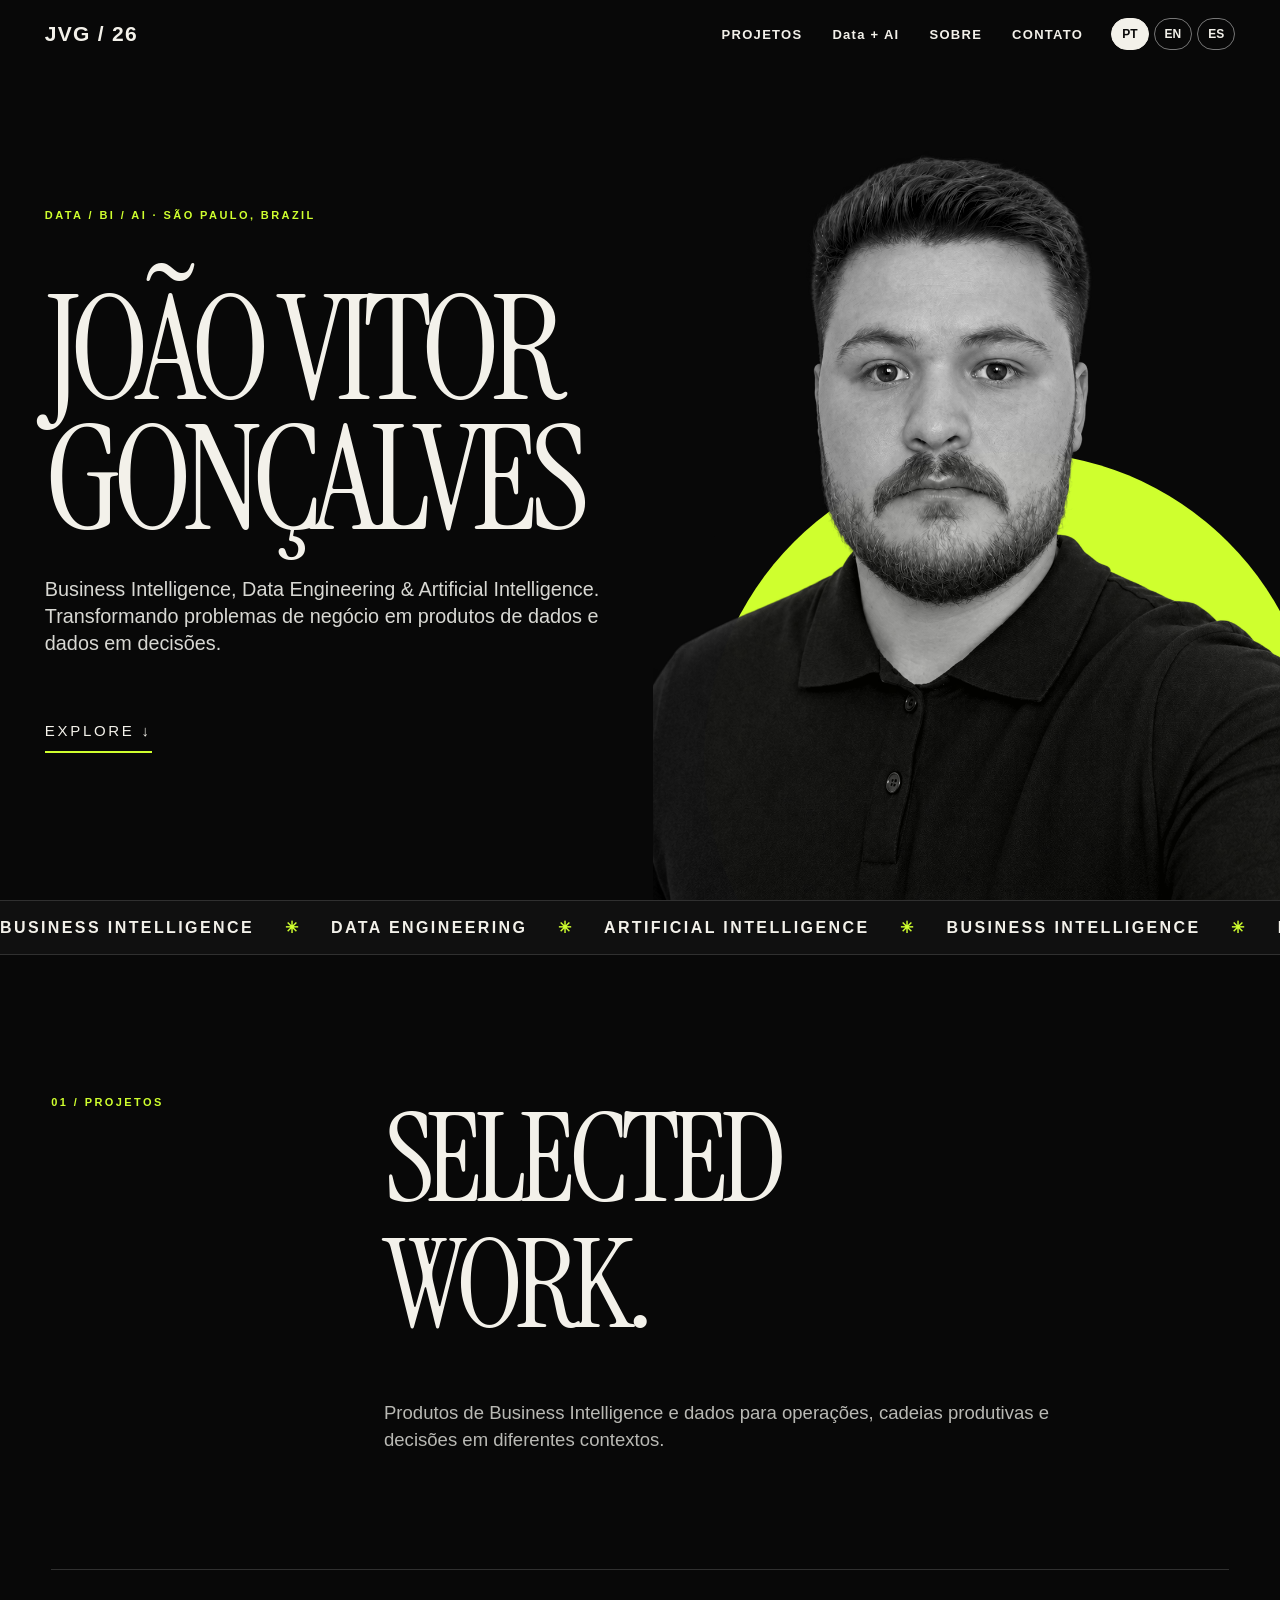
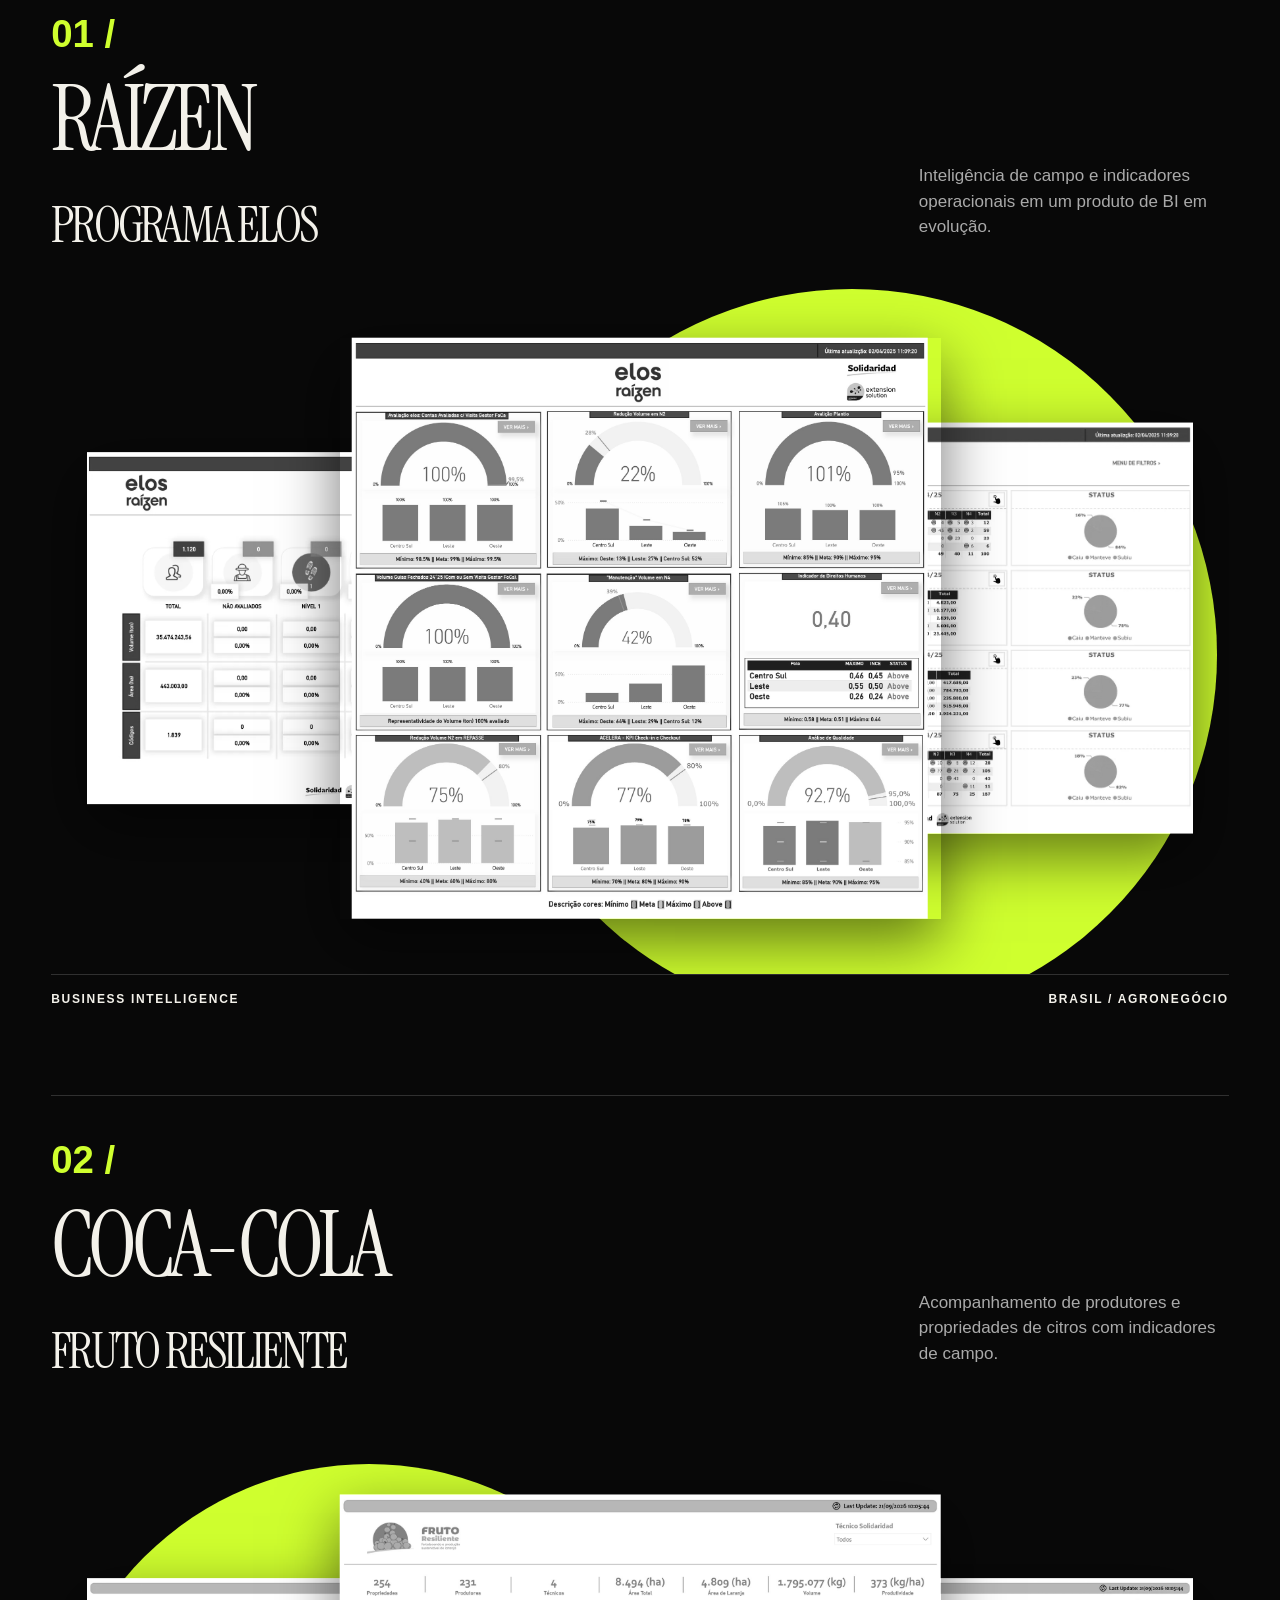
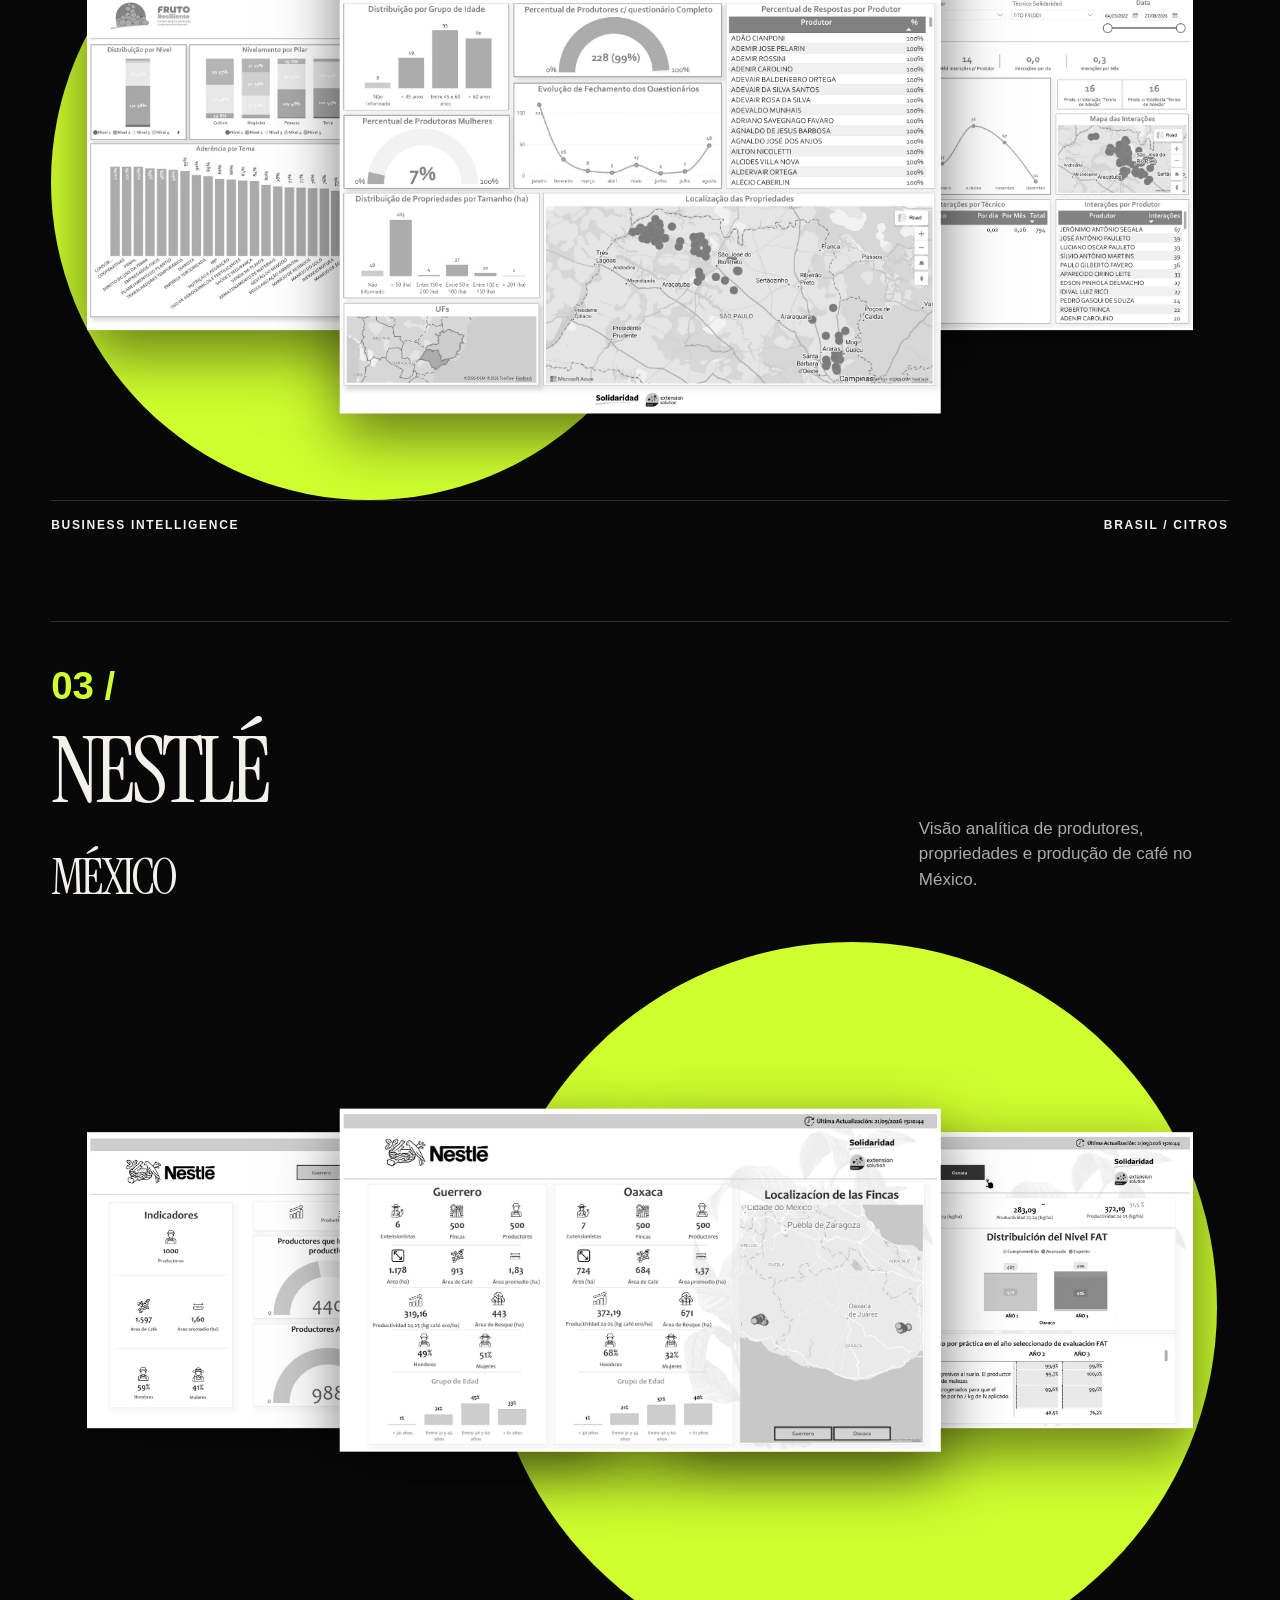
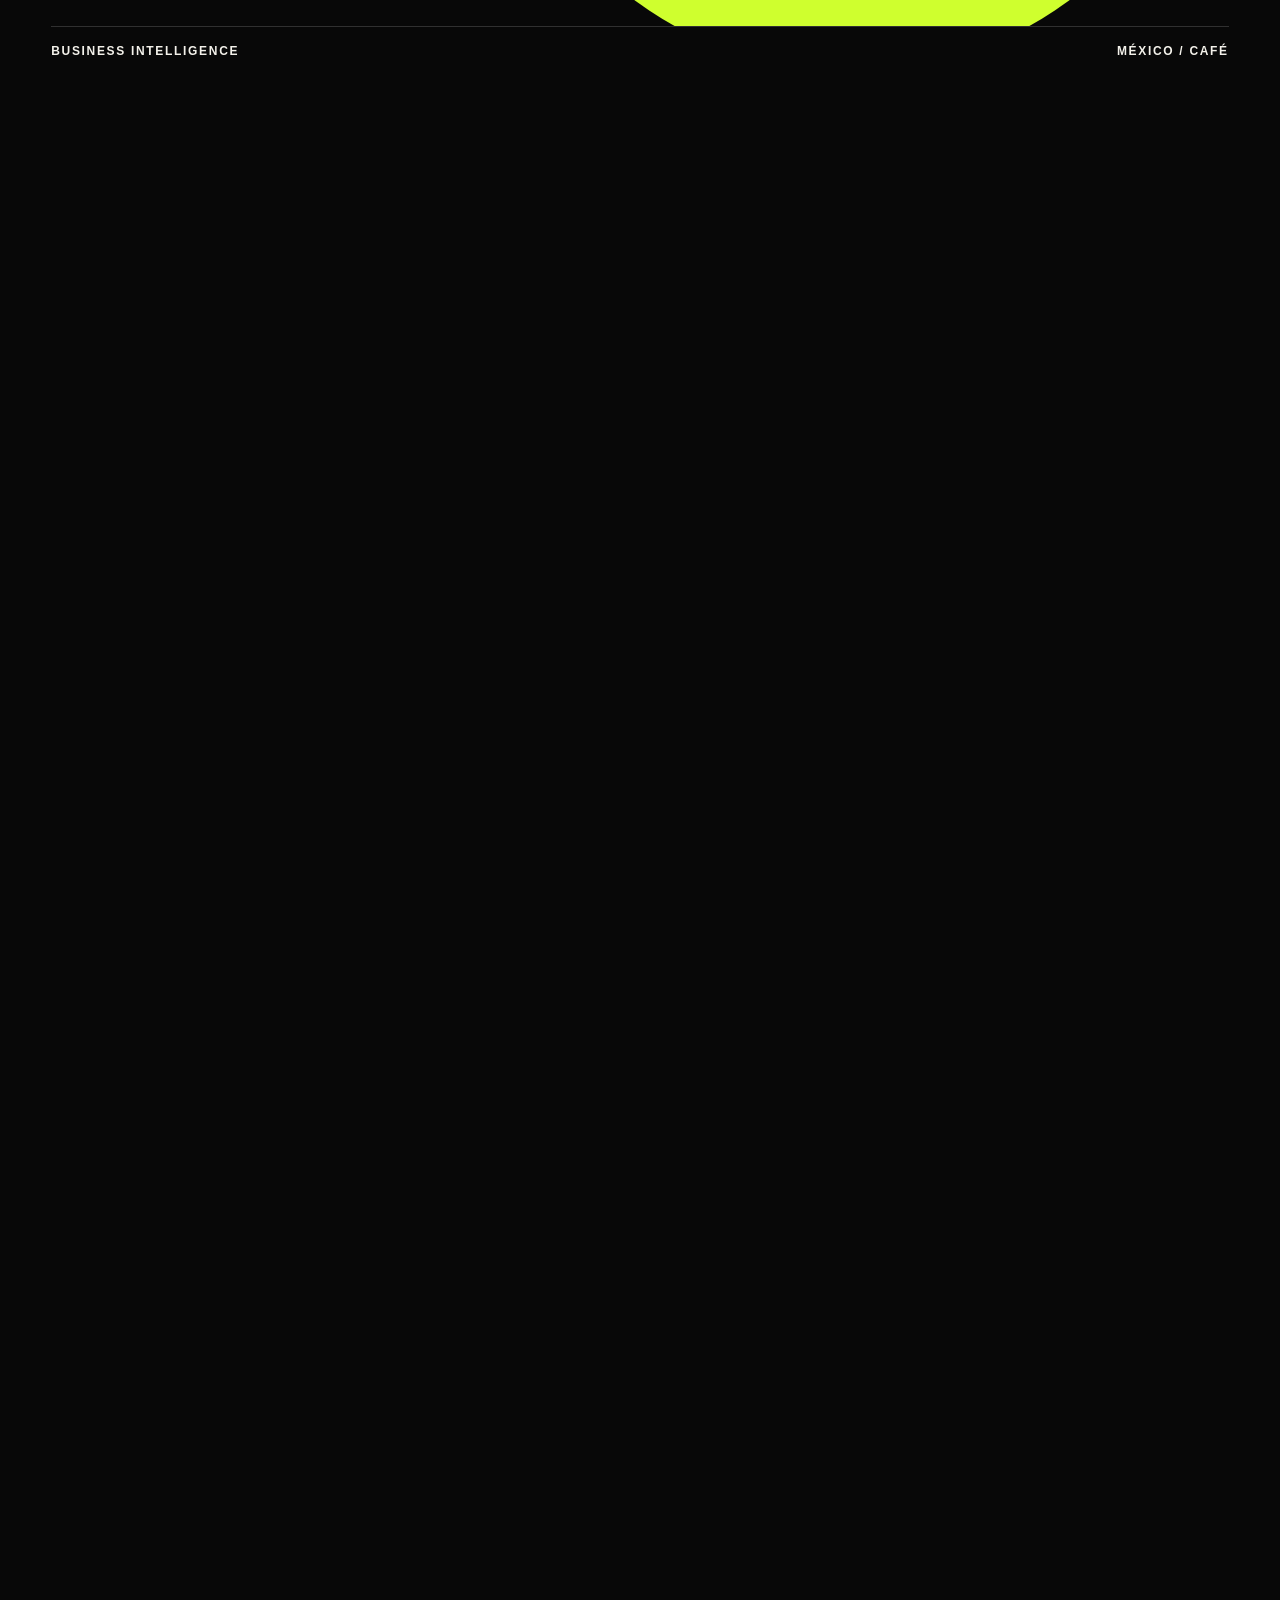
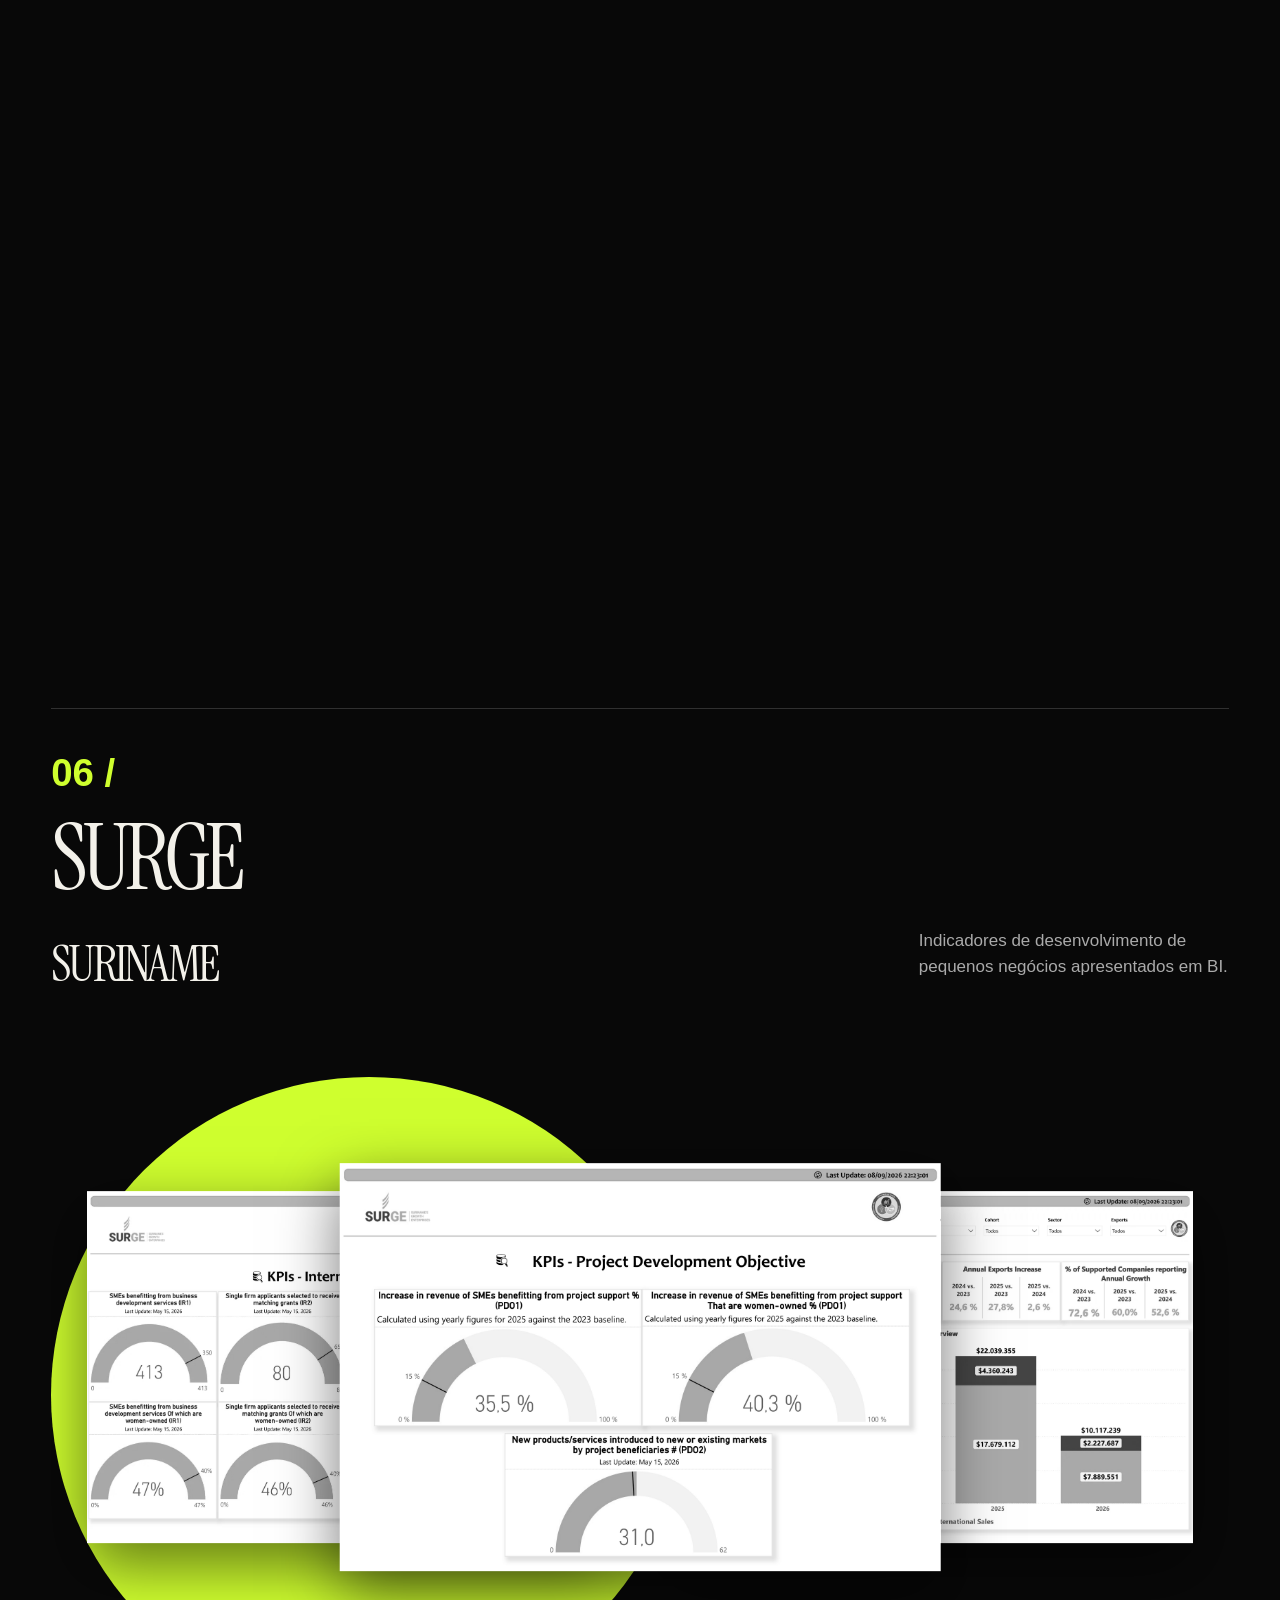
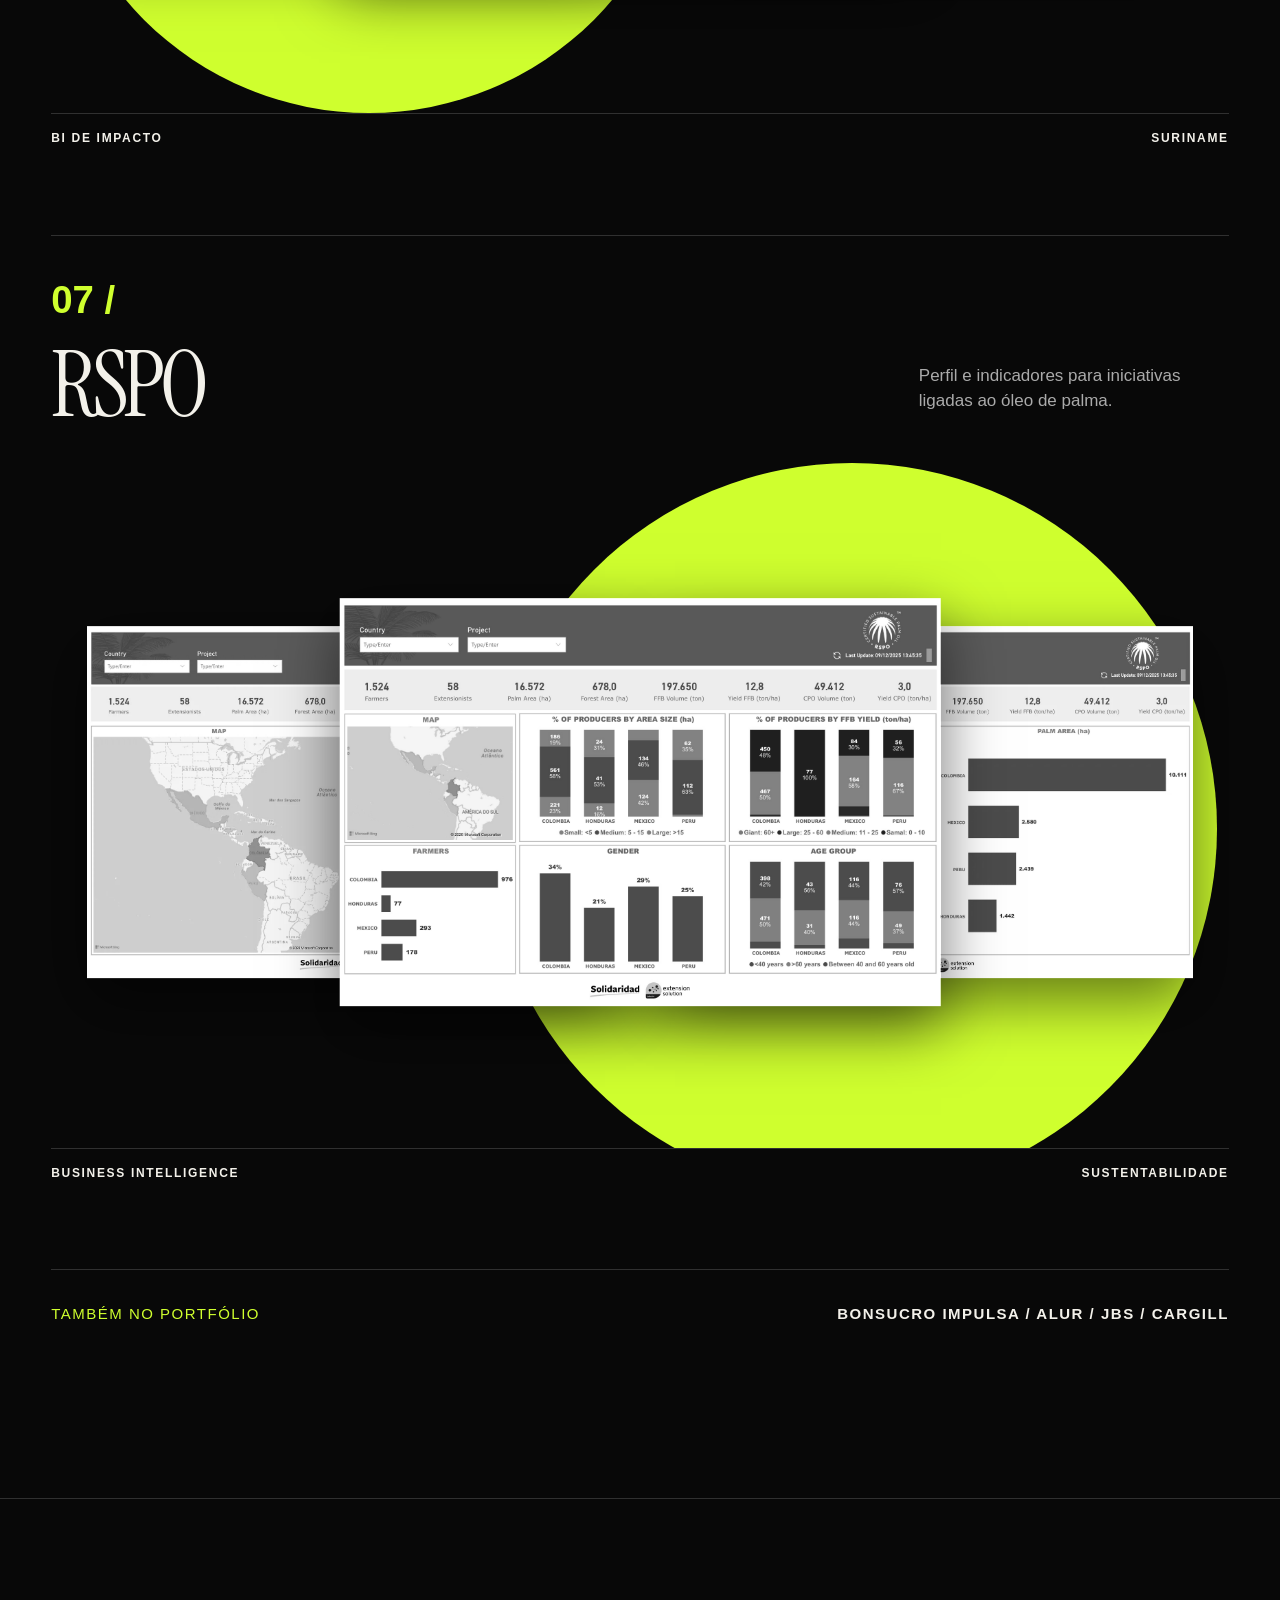
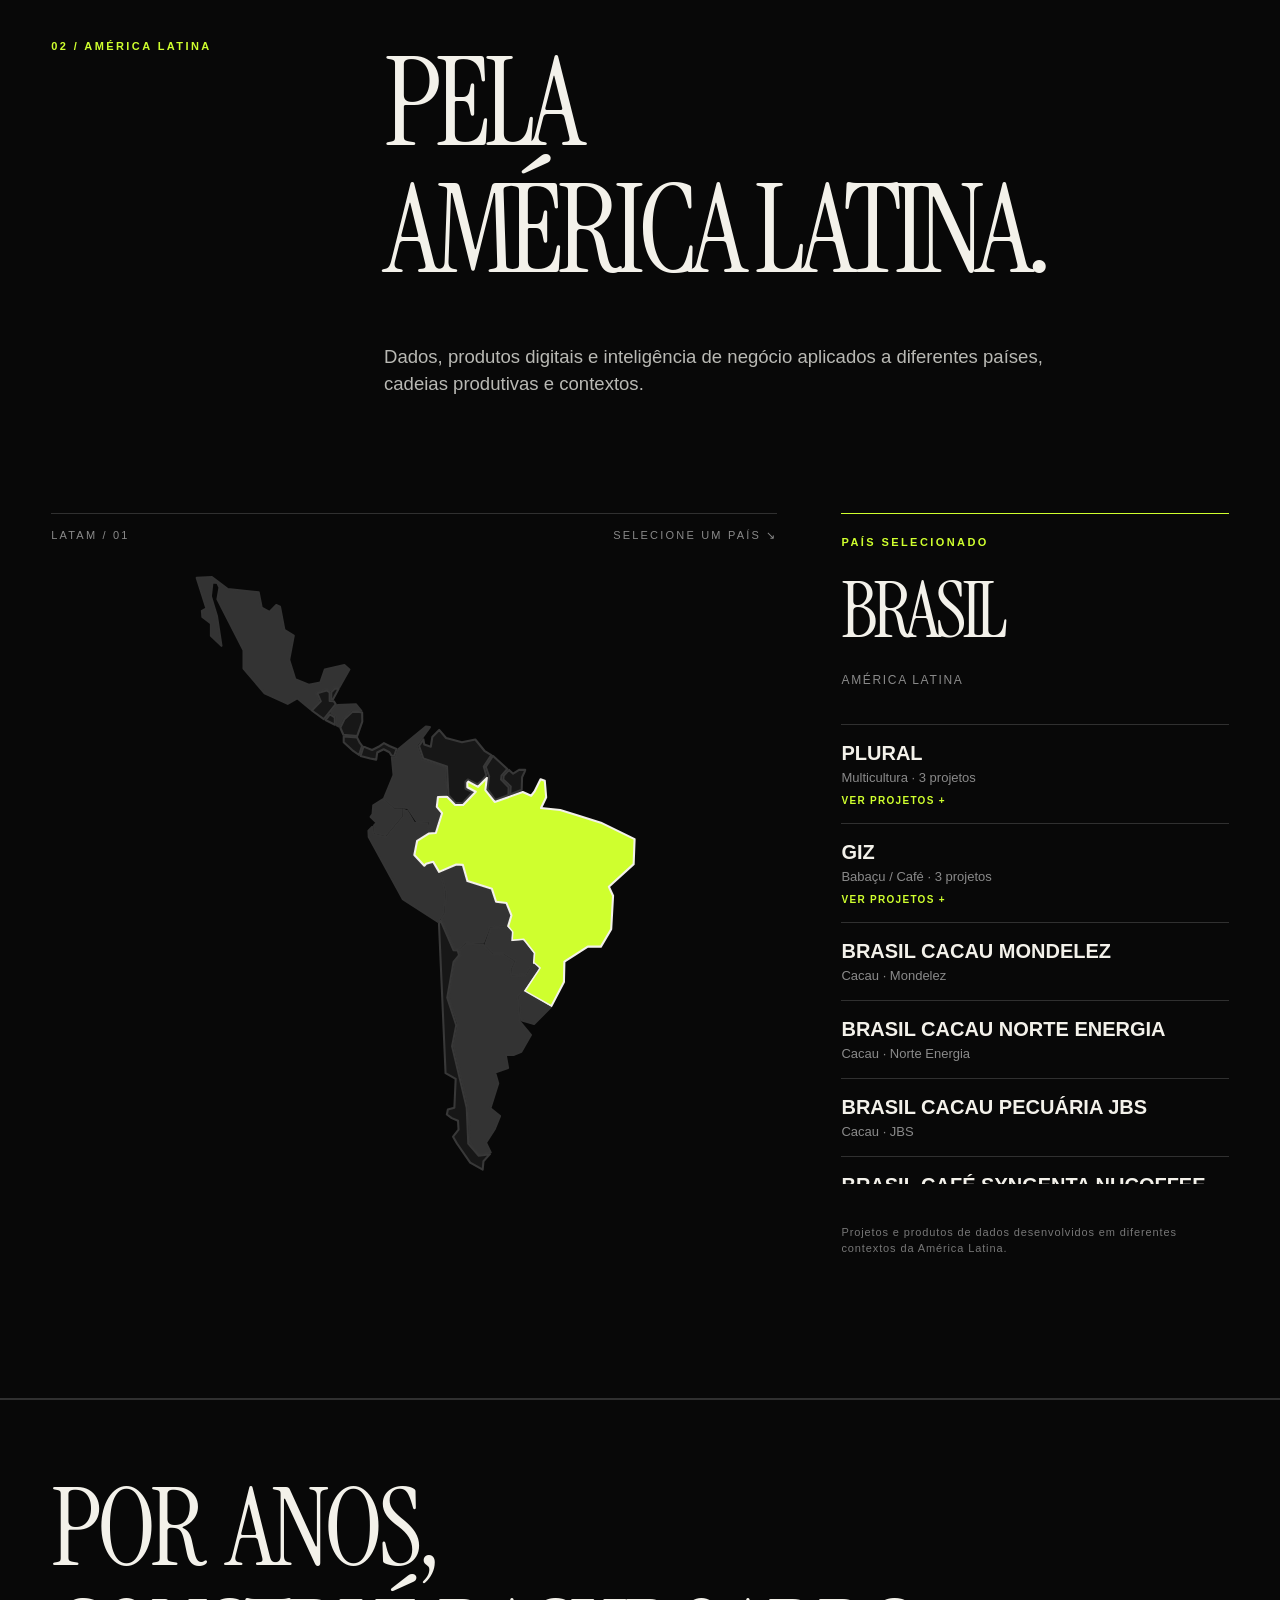
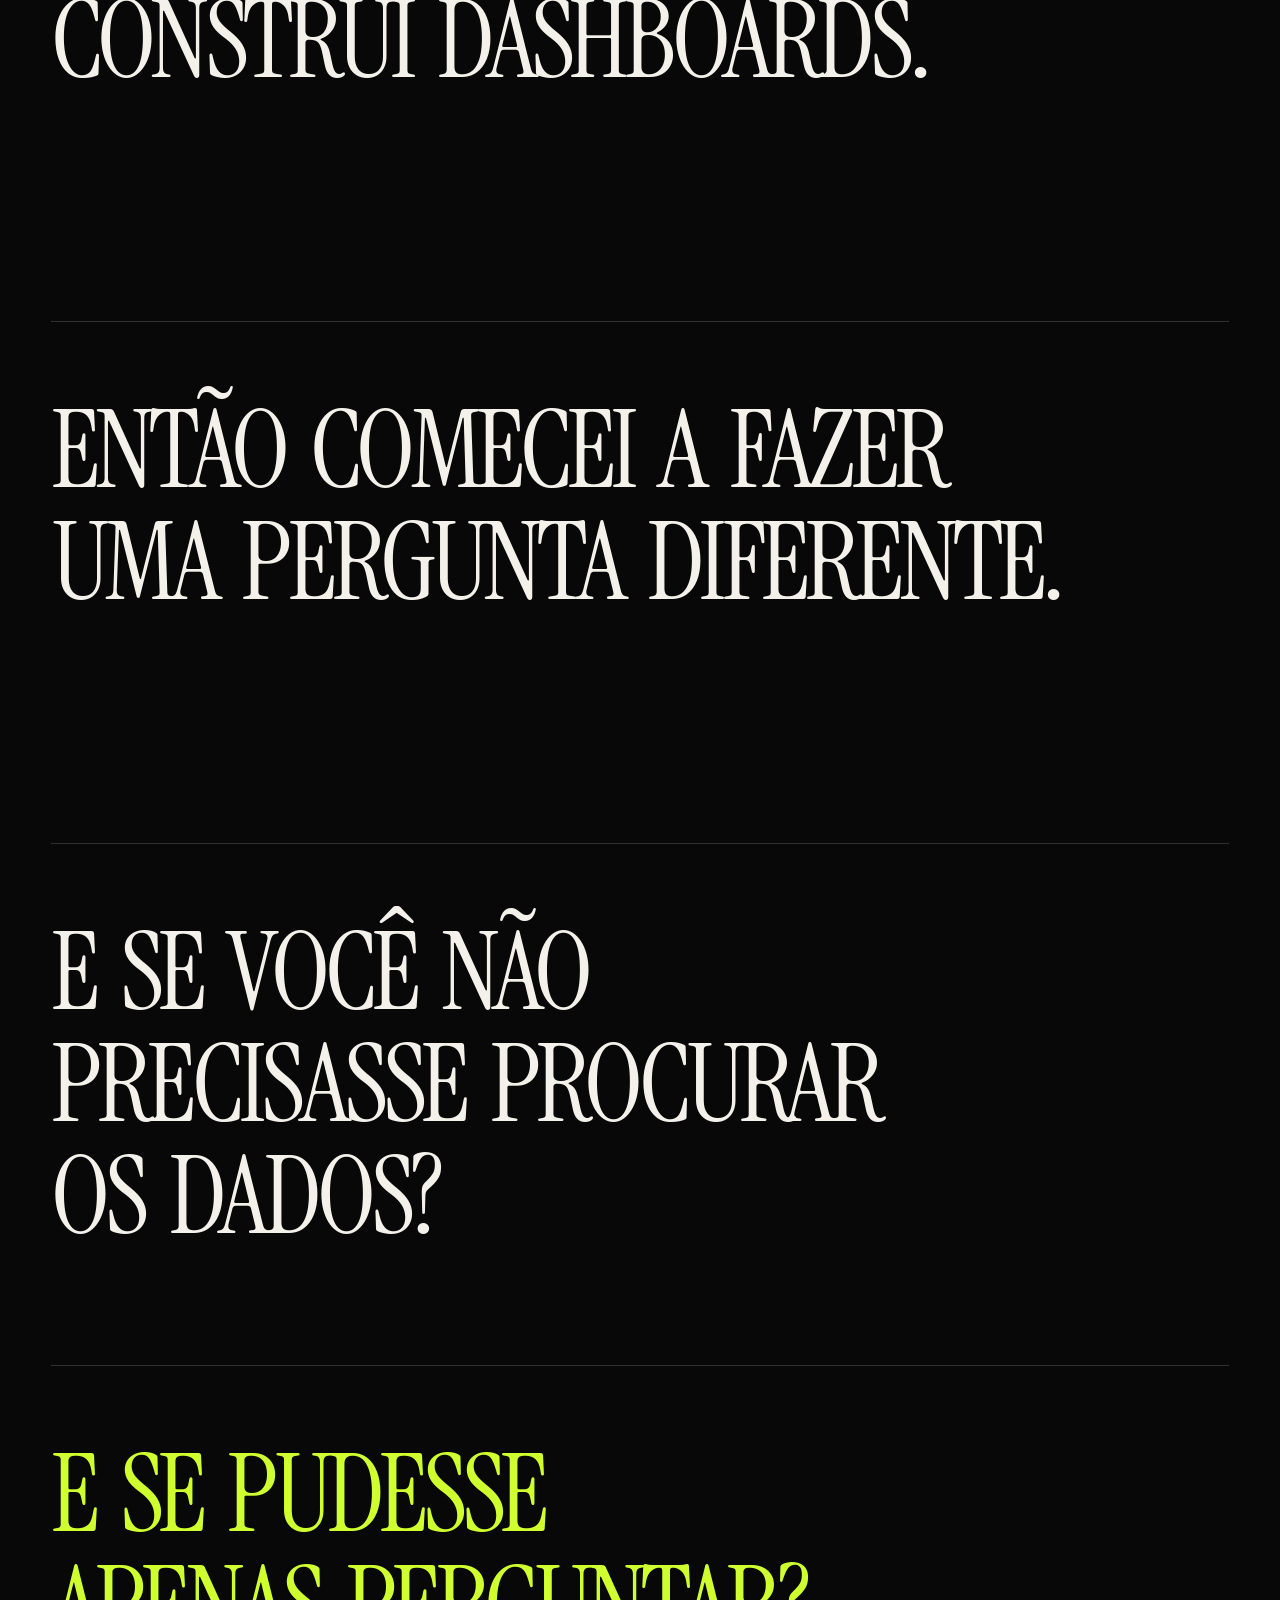
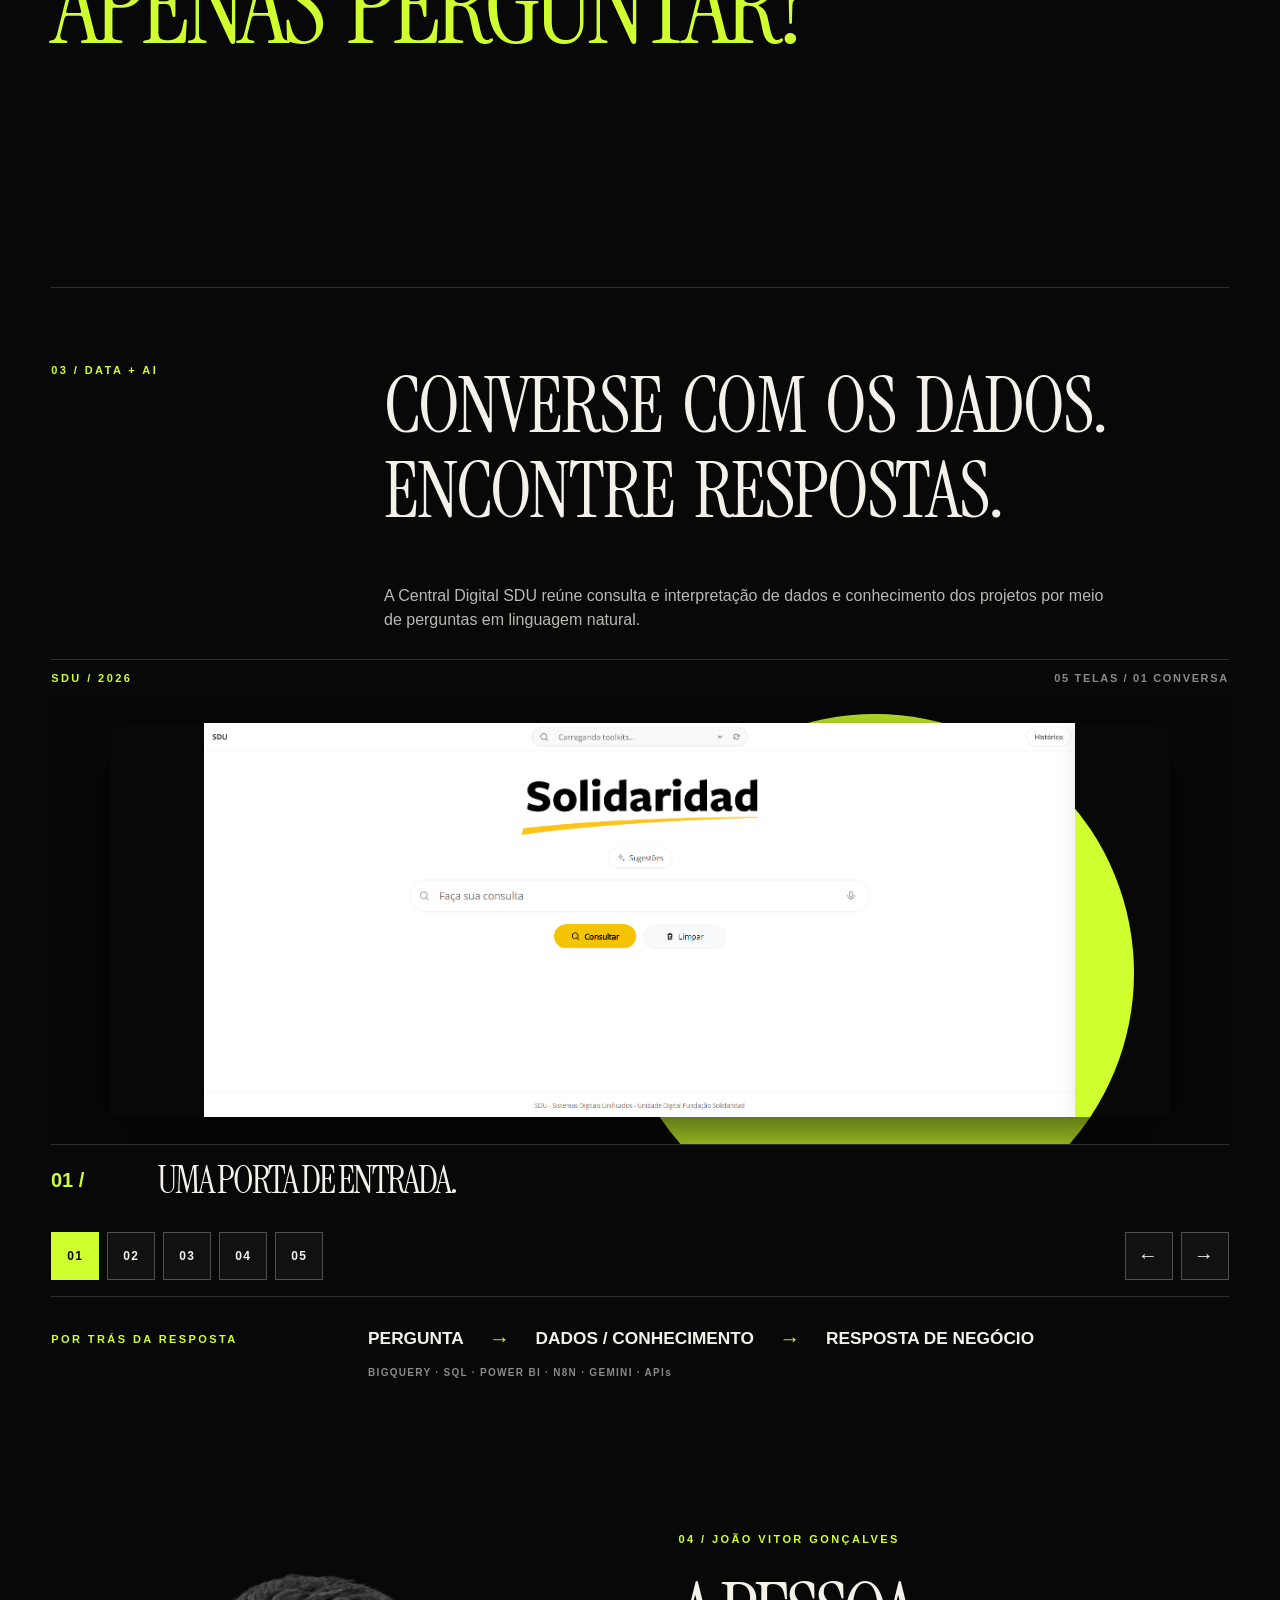
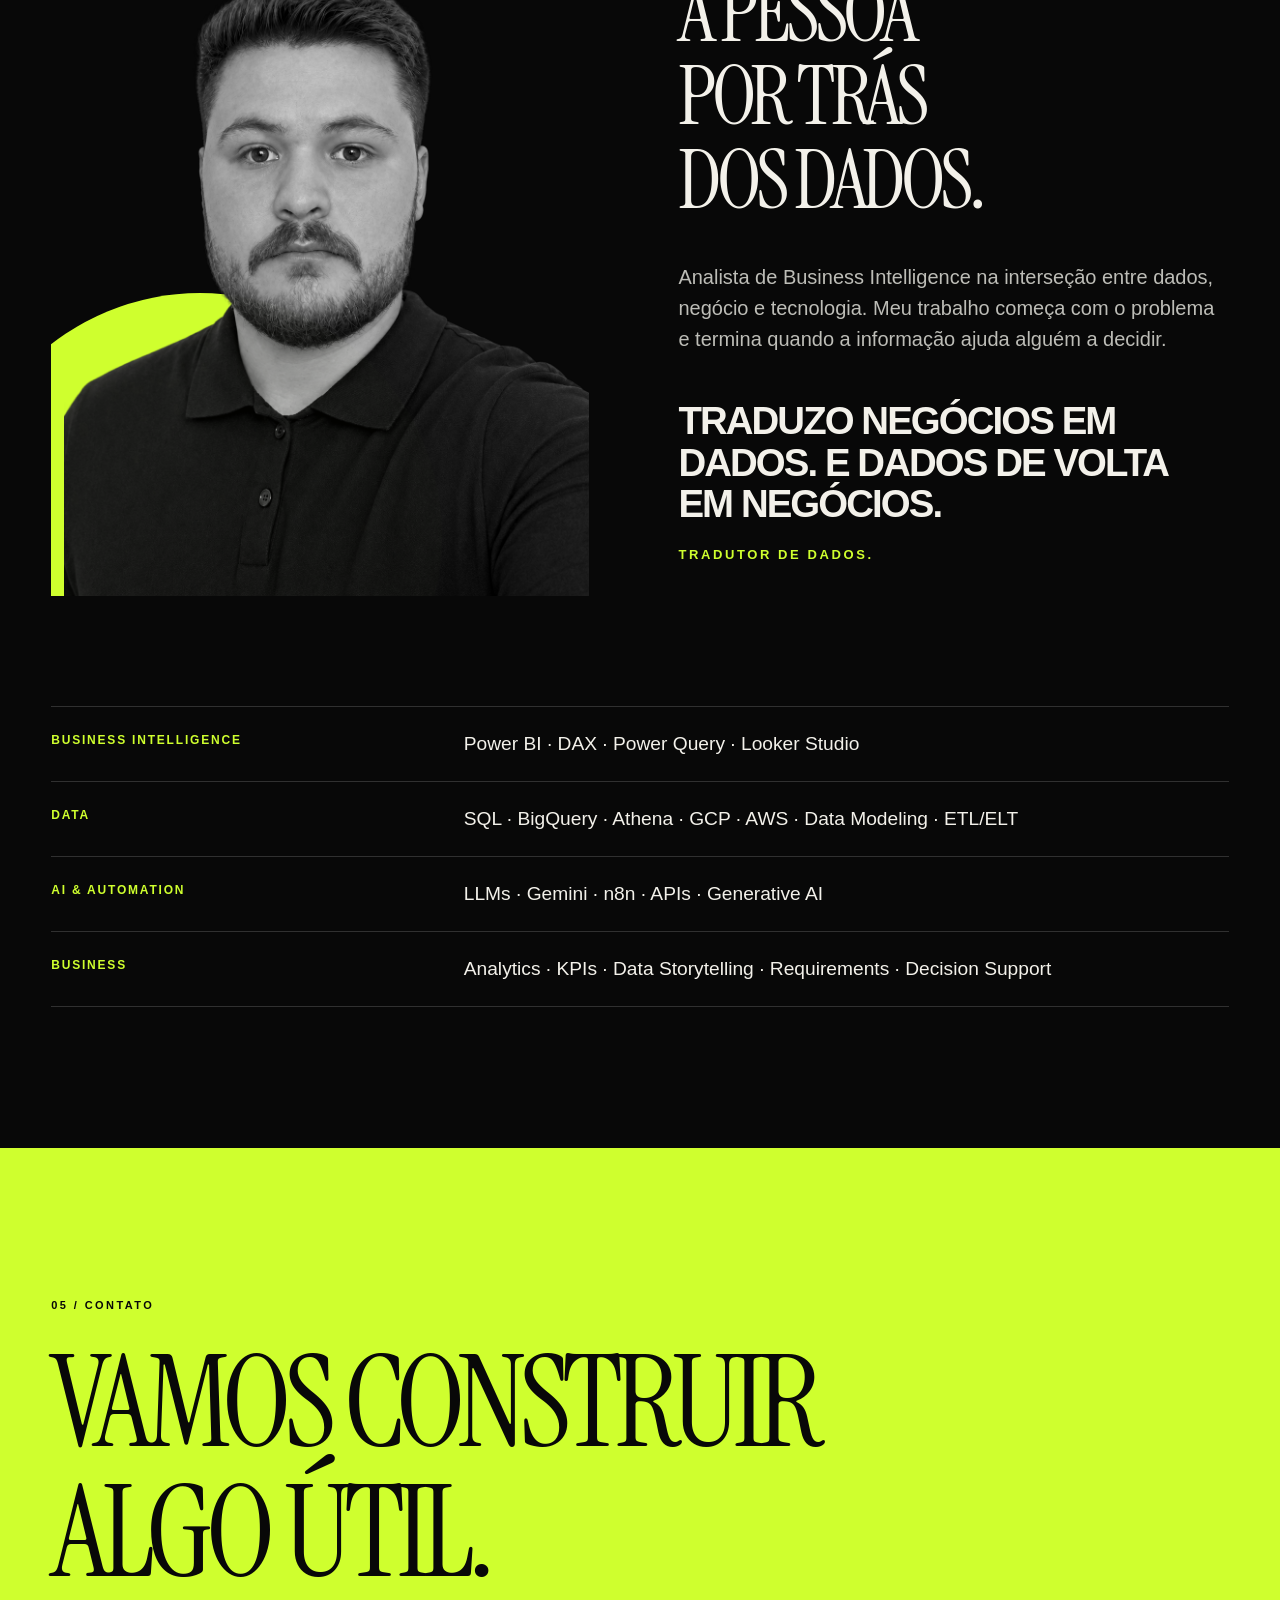
==== commit 8d5ccf51: "Polish portfolio and reveal dashboard color on scroll" ====
--- a/index.html
+++ b/index.html
@@ -1,20 +1,20 @@
 <!doctype html>
-<html lang="pt-BR"><head><meta charset="utf-8"><meta name="viewport" content="width=device-width,initial-scale=1"><meta name="theme-color" content="#080808"><meta name="description" content="Portfólio de João Vitor Gonçalves · Business Intelligence, Data Engineering e Artificial Intelligence."><title>João Vitor Gonçalves · Data / BI / AI</title><link rel="stylesheet" href="site.css"><script defer src="operations-data.js"></script><script defer src="site.js"></script></head><body>
+<html lang="pt-BR"><head><meta charset="utf-8"><meta name="viewport" content="width=device-width,initial-scale=1"><meta name="theme-color" content="#080808"><meta name="description" content="Portfólio de João Vitor Gonçalves · Business Intelligence, Data Engineering e Artificial Intelligence."><title>João Vitor Gonçalves — Data, BI &amp; AI</title><link rel="icon" type="image/svg+xml" href="assets/favicon.svg"><link rel="canonical" href="https://joaogoncalves-collab.github.io/LandingPage/"><meta property="og:type" content="website"><meta property="og:title" content="João Vitor Gonçalves — Data, BI &amp; AI"><meta property="og:description" content="Business Intelligence, Data Engineering e Artificial Intelligence. Projetos e produtos de dados na América Latina."><meta property="og:image" content="https://joaogoncalves-collab.github.io/LandingPage/assets/joao-portrait.png"><meta property="og:url" content="https://joaogoncalves-collab.github.io/LandingPage/"><meta name="twitter:card" content="summary_large_image"><link rel="stylesheet" href="site.css"><script defer src="operations-data.js"></script><script defer src="site.js"></script></head><body>
 <a class="skip" href="#work">Pular para o conteúdo</a>
 <nav class="nav" aria-label="Navegação principal"><a class="brand" href="#top">JVG / 26</a><div class="nav-side"><button class="menu-toggle" type="button" aria-expanded="false" aria-controls="navLinks" data-i18n="menu">MENU</button><div class="nav-links" id="navLinks"><a href="#work" data-i18n="navWork">Projetos</a><a href="#ai">Data + AI</a><a href="#about" data-i18n="navAbout">Sobre</a><a href="#contact" data-i18n="navContact">Contato</a></div><div class="langs" aria-label="Idioma"><button type="button" data-lang="pt" aria-label="Português">PT</button><button type="button" data-lang="en" aria-label="English">EN</button><button type="button" data-lang="es" aria-label="Español">ES</button></div></div></nav>
-<header class="hero" id="top"><div class="hero-circle" aria-hidden="true"></div><div class="hero-photo"><img src="assets/joao-cutout.png" alt="Retrato em preto e branco de João Vitor Gonçalves" fetchpriority="high"></div><div class="hero-content"><p class="eyebrow" data-i18n="heroEyebrow">DATA / BI / AI · SÃO PAULO, BRAZIL</p><h1><span>JOÃO VITOR</span><span>GONÇALVES</span></h1><p class="hero-desc" data-i18n="heroDesc">Business Intelligence, Data Engineering &amp; Artificial Intelligence.<br> Transformando problemas de negócio em produtos de dados e dados em decisões.</p><a class="explore" href="#work" data-i18n="explore">EXPLORE ↓</a></div></header>
+<header class="hero" id="top"><div class="hero-circle" aria-hidden="true"></div><div class="hero-photo"><img src="assets/joao-cutout.png" width="1086" height="1448" alt="Retrato em preto e branco de João Vitor Gonçalves" fetchpriority="high"></div><div class="hero-content"><p class="eyebrow" data-i18n="heroEyebrow">DATA / BI / AI · SÃO PAULO, BRAZIL</p><h1><span>JOÃO VITOR</span><span>GONÇALVES</span></h1><p class="hero-desc" data-i18n="heroDesc">Business Intelligence, Data Engineering &amp; Artificial Intelligence.<br> Transformando problemas de negócio em produtos de dados e dados em decisões.</p><a class="explore" href="#work" data-i18n="explore">EXPLORE ↓</a></div></header>
 <div class="ticker" aria-hidden="true"><div>BUSINESS INTELLIGENCE <b>✳</b> DATA ENGINEERING <b>✳</b> ARTIFICIAL INTELLIGENCE <b>✳</b> BUSINESS INTELLIGENCE <b>✳</b> DATA ENGINEERING <b>✳</b> ARTIFICIAL INTELLIGENCE <b>✳</b></div></div>
 <main>
-<section class="work section" id="work"><div class="wrap"><div class="section-intro reveal"><div class="eyebrow">01 / SELECTED WORK</div><h2 data-i18n="workTitle">SELECTED<br>WORK.</h2><p data-i18n="workDesc">Produtos de Business Intelligence e dados para operações, cadeias produtivas e decisões em diferentes contextos.</p></div>
-<article class="case reveal"><div class="case-top"><div><span class="case-no">01 /</span><h3>RAÍZEN<br><em>PROGRAMA ELOS</em></h3></div><p data-i18n="raizenDesc">Inteligência de campo e indicadores operacionais em um produto de BI em evolução.</p></div><div class="case-visual"><div class="orb"></div><button class="dashboard-stack" type="button" aria-label="Ver páginas do dashboard: Dashboard original do Programa ELOS da Raízen" aria-pressed="false"><img class="panel panel-prev" src="assets/raizen-elos-page-2.webp" alt="Dashboard original do Programa ELOS da Raízen, página 2" loading="lazy"><img class="panel panel-next" src="assets/raizen-elos-page-3.webp" alt="Dashboard original do Programa ELOS da Raízen, página 3" loading="lazy"><img class="panel panel-main" src="assets/raizen-elos.jpg" alt="Dashboard original do Programa ELOS da Raízen, página principal" loading="lazy"><span class="stack-hint" data-i18n="viewPages">PASSE O MOUSE OU TOQUE PARA VER 3 PÁGINAS ↗</span></button></div><div class="case-bottom"><span>BUSINESS INTELLIGENCE</span><span>BRAZIL / AGRIBUSINESS</span></div></article>
-<article class="case reveal"><div class="case-top"><div><span class="case-no">02 /</span><h3>COCA-COLA<br><em>FRUTO RESILIENTE</em></h3></div><p data-i18n="cocaDesc">Acompanhamento de produtores e propriedades de citros com indicadores de campo.</p></div><div class="case-visual left"><div class="orb"></div><button class="dashboard-stack" type="button" aria-label="Ver páginas do dashboard: Dashboard original Fruto Resiliente" aria-pressed="false"><img class="panel panel-prev" src="assets/coca-cola-fruto-resiliente-page-2.webp" alt="Dashboard original Fruto Resiliente, página 2" loading="lazy"><img class="panel panel-next" src="assets/coca-cola-fruto-resiliente-page-3.webp" alt="Dashboard original Fruto Resiliente, página 3" loading="lazy"><img class="panel panel-main" src="assets/coca-cola-fruto-resiliente.jpg" alt="Dashboard original Fruto Resiliente, página principal" loading="lazy"><span class="stack-hint" data-i18n="viewPages">PASSE O MOUSE OU TOQUE PARA VER 3 PÁGINAS ↗</span></button></div><div class="case-bottom"><span>BUSINESS INTELLIGENCE</span><span>BRAZIL / CITRUS</span></div></article>
-<article class="case reveal"><div class="case-top"><div><span class="case-no">03 /</span><h3>NESTLÉ<br><em>MÉXICO</em></h3></div><p data-i18n="nestleDesc">Visão analítica de produtores, propriedades e produção de café no México.</p></div><div class="case-visual"><div class="orb"></div><button class="dashboard-stack" type="button" aria-label="Ver páginas do dashboard: Dashboard original Nestlé México" aria-pressed="false"><img class="panel panel-prev" src="assets/nestle-mexico-page-2.webp" alt="Dashboard original Nestlé México, página 2" loading="lazy"><img class="panel panel-next" src="assets/nestle-mexico-page-3.webp" alt="Dashboard original Nestlé México, página 3" loading="lazy"><img class="panel panel-main" src="assets/nestle-mexico.jpg" alt="Dashboard original Nestlé México, página principal" loading="lazy"><span class="stack-hint" data-i18n="viewPages">PASSE O MOUSE OU TOQUE PARA VER 3 PÁGINAS ↗</span></button></div><div class="case-bottom"><span>BUSINESS INTELLIGENCE</span><span>MEXICO / COFFEE</span></div></article>
-<article class="case reveal"><div class="case-top"><div><span class="case-no">04 /</span><h3>AMAZONIA<br><em>CONNECT</em></h3></div><p data-i18n="amazoniaDesc">Dados para acompanhar iniciativas em cadeias produtivas da Amazônia.</p></div><div class="case-visual left"><div class="orb"></div><button class="dashboard-stack" type="button" aria-label="Ver páginas do dashboard: Dashboard original Amazonia Connect" aria-pressed="false"><img class="panel panel-prev" src="assets/amazonia-connect-page-2.webp" alt="Dashboard original Amazonia Connect, página 2" loading="lazy"><img class="panel panel-next" src="assets/amazonia-connect-page-3.webp" alt="Dashboard original Amazonia Connect, página 3" loading="lazy"><img class="panel panel-main" src="assets/amazonia-connect.jpg" alt="Dashboard original Amazonia Connect, página principal" loading="lazy"><span class="stack-hint" data-i18n="viewPages">PASSE O MOUSE OU TOQUE PARA VER 3 PÁGINAS ↗</span></button></div><div class="case-bottom"><span>DATA PRODUCTS</span><span>LATIN AMERICA</span></div></article>
-<article class="case reveal"><div class="case-top"><div><span class="case-no">05 /</span><h3>TRADE4EU</h3></div><p data-i18n="tradeDesc">Rastreabilidade e análise de cadeias produtivas para o contexto EUDR.</p></div><div class="case-visual"><div class="orb"></div><button class="dashboard-stack" type="button" aria-label="Ver páginas do dashboard: Dashboard original Trade4EU" aria-pressed="false"><img class="panel panel-prev" src="assets/trade4eu-page-2.webp" alt="Dashboard original Trade4EU, página 2" loading="lazy"><img class="panel panel-next" src="assets/trade4eu-page-3.webp" alt="Dashboard original Trade4EU, página 3" loading="lazy"><img class="panel panel-main" src="assets/trade4eu.jpg" alt="Dashboard original Trade4EU, página principal" loading="lazy"><span class="stack-hint" data-i18n="viewPages">PASSE O MOUSE OU TOQUE PARA VER 3 PÁGINAS ↗</span></button></div><div class="case-bottom"><span>TRACEABILITY / BI</span><span>EUDR</span></div></article>
-<article class="case reveal"><div class="case-top"><div><span class="case-no">06 /</span><h3>SURGE<br><em>SURINAME</em></h3></div><p data-i18n="surgeDesc">Indicadores de desenvolvimento de pequenos negócios apresentados em BI.</p></div><div class="case-visual left"><div class="orb"></div><button class="dashboard-stack" type="button" aria-label="Ver páginas do dashboard: Dashboard original SURGE Suriname" aria-pressed="false"><img class="panel panel-prev" src="assets/surge-suriname-page-2.webp" alt="Dashboard original SURGE Suriname, página 2" loading="lazy"><img class="panel panel-next" src="assets/surge-suriname-page-3.webp" alt="Dashboard original SURGE Suriname, página 3" loading="lazy"><img class="panel panel-main" src="assets/surge-suriname.jpg" alt="Dashboard original SURGE Suriname, página principal" loading="lazy"><span class="stack-hint" data-i18n="viewPages">PASSE O MOUSE OU TOQUE PARA VER 3 PÁGINAS ↗</span></button></div><div class="case-bottom"><span>IMPACT BI</span><span>SURINAME</span></div></article>
-<article class="case reveal"><div class="case-top"><div><span class="case-no">07 /</span><h3>RSPO</h3></div><p data-i18n="rspoDesc">Perfil e indicadores para iniciativas ligadas ao óleo de palma.</p></div><div class="case-visual"><div class="orb"></div><button class="dashboard-stack" type="button" aria-label="Ver páginas do dashboard: Dashboard original RSPO ISH" aria-pressed="false"><img class="panel panel-prev" src="assets/rspo-page-2.webp" alt="Dashboard original RSPO ISH, página 2" loading="lazy"><img class="panel panel-next" src="assets/rspo-page-3.webp" alt="Dashboard original RSPO ISH, página 3" loading="lazy"><img class="panel panel-main" src="assets/rspo.jpg" alt="Dashboard original RSPO ISH, página principal" loading="lazy"><span class="stack-hint" data-i18n="viewPages">PASSE O MOUSE OU TOQUE PARA VER 3 PÁGINAS ↗</span></button></div><div class="case-bottom"><span>BUSINESS INTELLIGENCE</span><span>SUSTAINABILITY</span></div></article>
+<section class="work section" id="work"><div class="wrap"><div class="section-intro reveal"><div class="eyebrow" data-i18n="workLabel">01 / PROJETOS</div><h2 data-i18n="workTitle">SELECTED<br>WORK.</h2><p data-i18n="workDesc">Produtos de Business Intelligence e dados para operações, cadeias produtivas e decisões em diferentes contextos.</p></div>
+<article class="case reveal"><div class="case-top"><div><span class="case-no">01 /</span><h3>RAÍZEN<br><em>PROGRAMA ELOS</em></h3></div><p data-i18n="raizenDesc">Inteligência de campo e indicadores operacionais em um produto de BI em evolução.</p></div><div class="case-visual"><div class="orb"></div><div class="dashboard-stack"><img class="panel panel-prev" src="assets/raizen-elos-page-2.webp" width="1473" height="1000" alt="Dashboard original do Programa ELOS da Raízen, página 2" loading="lazy"><img class="panel panel-next" src="assets/raizen-elos-page-3.webp" width="1261" height="1000" alt="Dashboard original do Programa ELOS da Raízen, página 3" loading="lazy"><img class="panel panel-main" src="assets/raizen-elos.jpg" width="3500" height="3526" alt="Dashboard original do Programa ELOS da Raízen, página principal" loading="lazy"></div></div><div class="case-bottom"><span>BUSINESS INTELLIGENCE</span><span>BRAZIL / AGRIBUSINESS</span></div></article>
+<article class="case reveal"><div class="case-top"><div><span class="case-no">02 /</span><h3>COCA-COLA<br><em>FRUTO RESILIENTE</em></h3></div><p data-i18n="cocaDesc">Acompanhamento de produtores e propriedades de citros com indicadores de campo.</p></div><div class="case-visual left"><div class="orb"></div><div class="dashboard-stack"><img class="panel panel-prev" src="assets/coca-cola-fruto-resiliente-page-2.webp" width="1473" height="1000" alt="Dashboard original Fruto Resiliente, página 2" loading="lazy"><img class="panel panel-next" src="assets/coca-cola-fruto-resiliente-page-3.webp" width="1473" height="1000" alt="Dashboard original Fruto Resiliente, página 3" loading="lazy"><img class="panel panel-main" src="assets/coca-cola-fruto-resiliente.jpg" width="3500" height="3025" alt="Dashboard original Fruto Resiliente, página principal" loading="lazy"></div></div><div class="case-bottom"><span>BUSINESS INTELLIGENCE</span><span>BRAZIL / CITRUS</span></div></article>
+<article class="case reveal"><div class="case-top"><div><span class="case-no">03 /</span><h3>NESTLÉ<br><em>MÉXICO</em></h3></div><p data-i18n="nestleDesc">Visão analítica de produtores, propriedades e produção de café no México.</p></div><div class="case-visual"><div class="orb"></div><div class="dashboard-stack"><img class="panel panel-prev" src="assets/nestle-mexico-page-2.webp" width="1600" height="913" alt="Dashboard original Nestlé México, página 2" loading="lazy"><img class="panel panel-next" src="assets/nestle-mexico-page-3.webp" width="1600" height="913" alt="Dashboard original Nestlé México, página 3" loading="lazy"><img class="panel panel-main" src="assets/nestle-mexico.jpg" width="3200" height="1826" alt="Dashboard original Nestlé México, página principal" loading="lazy"></div></div><div class="case-bottom"><span>BUSINESS INTELLIGENCE</span><span>MEXICO / COFFEE</span></div></article>
+<article class="case reveal"><div class="case-top"><div><span class="case-no">04 /</span><h3>AMAZONIA<br><em>CONNECT</em></h3></div><p data-i18n="amazoniaDesc">Dados para acompanhar iniciativas em cadeias produtivas da Amazônia.</p></div><div class="case-visual left"><div class="orb"></div><div class="dashboard-stack"><img class="panel panel-prev" src="assets/amazonia-connect-page-2.webp" width="1600" height="774" alt="Dashboard original Amazonia Connect, página 2" loading="lazy"><img class="panel panel-next" src="assets/amazonia-connect-page-3.webp" width="1600" height="754" alt="Dashboard original Amazonia Connect, página 3" loading="lazy"><img class="panel panel-main" src="assets/amazonia-connect.jpg" width="4000" height="2575" alt="Dashboard original Amazonia Connect, página principal" loading="lazy"></div></div><div class="case-bottom"><span>DATA PRODUCTS</span><span>LATIN AMERICA</span></div></article>
+<article class="case reveal"><div class="case-top"><div><span class="case-no">05 /</span><h3>TRADE4EU</h3></div><p data-i18n="tradeDesc">Rastreabilidade e análise de cadeias produtivas para o contexto EUDR.</p></div><div class="case-visual"><div class="orb"></div><div class="dashboard-stack"><img class="panel panel-prev" src="assets/trade4eu-page-2.webp" width="1458" height="1000" alt="Dashboard original Trade4EU, página 2" loading="lazy"><img class="panel panel-next" src="assets/trade4eu-page-3.webp" width="1473" height="1000" alt="Dashboard original Trade4EU, página 3" loading="lazy"><img class="panel panel-main" src="assets/trade4eu.jpg" width="3500" height="2376" alt="Dashboard original Trade4EU, página principal" loading="lazy"></div></div><div class="case-bottom"><span>TRACEABILITY / BI</span><span>EUDR</span></div></article>
+<article class="case reveal"><div class="case-top"><div><span class="case-no">06 /</span><h3>SURGE<br><em>SURINAME</em></h3></div><p data-i18n="surgeDesc">Indicadores de desenvolvimento de pequenos negócios apresentados em BI.</p></div><div class="case-visual left"><div class="orb"></div><div class="dashboard-stack"><img class="panel panel-prev" src="assets/surge-suriname-page-2.webp" width="1473" height="1000" alt="Dashboard original SURGE Suriname, página 2" loading="lazy"><img class="panel panel-next" src="assets/surge-suriname-page-3.webp" width="1473" height="1000" alt="Dashboard original SURGE Suriname, página 3" loading="lazy"><img class="panel panel-main" src="assets/surge-suriname.jpg" width="3500" height="2376" alt="Dashboard original SURGE Suriname, página principal" loading="lazy"></div></div><div class="case-bottom"><span>IMPACT BI</span><span>SURINAME</span></div></article>
+<article class="case reveal"><div class="case-top"><div><span class="case-no">07 /</span><h3>RSPO</h3></div><p data-i18n="rspoDesc">Perfil e indicadores para iniciativas ligadas ao óleo de palma.</p></div><div class="case-visual"><div class="orb"></div><div class="dashboard-stack"><img class="panel panel-prev" src="assets/rspo-page-2.webp" width="1473" height="1000" alt="Dashboard original RSPO ISH, página 2" loading="lazy"><img class="panel panel-next" src="assets/rspo-page-3.webp" width="1473" height="1000" alt="Dashboard original RSPO ISH, página 3" loading="lazy"><img class="panel panel-main" src="assets/rspo.jpg" width="3500" height="2376" alt="Dashboard original RSPO ISH, página principal" loading="lazy"></div></div><div class="case-bottom"><span>BUSINESS INTELLIGENCE</span><span>SUSTAINABILITY</span></div></article>
 <div class="more-work reveal"><span data-i18n="moreWork">TAMBÉM NO PORTFÓLIO</span><strong>BONSUCRO IMPULSA / ALUR / JBS / CARGILL</strong></div></div></section>
-<section class="latam section" id="latam"><div class="wrap"><div class="section-intro reveal"><span class="eyebrow">02 / LATIN AMERICA</span><h2 data-i18n="latamTitle">PELA<br>AMÉRICA LATINA.</h2><p data-i18n="latamDesc">Dados, produtos digitais e inteligência de negócio aplicados a diferentes países, cadeias produtivas e contextos.</p></div><div class="map-layout reveal"><div class="map-area"><div class="map-head"><span>LATAM / 01</span><span data-i18n="mapHint">SELECIONE UM PAÍS ↘</span></div><svg class="latin-map" xmlns="http://www.w3.org/2000/svg" viewBox="125 425 205 280" role="group" aria-label="Mapa vetorial da América Latina">
+<section class="latam section" id="latam"><div class="wrap"><div class="section-intro reveal"><span class="eyebrow" data-i18n="latamLabel">02 / AMÉRICA LATINA</span><h2 data-i18n="latamTitle">PELA<br>AMÉRICA LATINA.</h2><p data-i18n="latamDesc">Dados, produtos digitais e inteligência de negócio aplicados a diferentes países, cadeias produtivas e contextos.</p></div><div class="map-layout reveal"><div class="map-area"><div class="map-head"><span>LATAM / 01</span><span data-i18n="mapHint">SELECIONE UM PAÍS ↘</span></div><svg class="latin-map" xmlns="http://www.w3.org/2000/svg" viewBox="125 425 205 280" role="group" aria-label="Mapa vetorial da América Latina">
 <g fill="#171717" stroke="#383838" stroke-width=".9" stroke-linejoin="round">
 <path id="MX" data-country="MX" d="M133.847 433.982l4.175 13.146-1.945 1.09.216 2.61 3.674 2.826v5.23l4.538 4.355-1.945-12.848-2.593-8.497.648-5.877 2.16.217.866 1.962-.864 5.005 11.237 21.99v7.84l9.077 10.667 9.94 4.572 4.106-2.396 5.835 4.79 3.46-3.484-1.514-3.925 4.97-1.52 1.513.872 1.512-1.522h2.377l4.32-7.624-2.16-1.962-8.428 1.962-1.945 5.662-4.97.874-5.835-2.396-2.593-8.27 1.96-10.435-4.01-2.5-1.91-10.02-1.6-.682-2.92 2.965-3.355-1.79-1.313-6.68-13.286-1.394-6.863-5.16-6.536.342z"/>
 <path id="GT" d="M183.456 491.11l5.126 3.752 5.17-6.423-.882-1.332-1.764-.062v-3.76l-1.322-.805-4.002 1.193 1.53 3.526-3.856 3.91z"/><path id="BZ" d="M191.823 483.228l-.043 3.154h.726l2.472-4.615H193.3l-1.477 1.46z"/><path id="SV" d="M189.308 495.217l4.062 2.022-.06-3.208-2.084-1.27-1.918 2.455z"/>
@@ -29,8 +29,8 @@
 <path id="AR" data-country="AR" d="M279.05 600.613l1.677 1.57-6.37 9.468-2.24 2.48.777 10.813 4.918 5.974-4.132 7.21-3.13 1.35h-3.578l1.003 5.626-5.593 1.92 1.34 4.73-3.354 10.7 4.14 3.38-2.238 5.515-3.804 5.975 2.014 4.165-4.918.786-4.028-4.95-.674-15.433-6.258-26.208 1.893-9.163-4.028-11.714 2.68-15.204 2.463-2.93-.605-2.223 3.164-2.89 7.053.484 3.942 4.21 4.555.078 4.668 2.853-1.375 3.217.33 3.25 6.61-.312 3.097-4.727z"/>
 <path id="CL" d="M260.137 682.24l-2.775 3.067-.337 3.604-5.368-3.042-5.705-8.22-1.677-2.933 2.35-3.043-.224-3.83-2.68-1.124-2.125-1.572.45-2.144 2.79-.787.563-12.387-4.356-2.48-2.844-64.477.735-1.277 5.567 12.836 1.78.034.58 2.05-2.37 2.867-2.722 15.45 3.873 11.894-1.79 9.007 6.31 26.486.667 15.49 4.52 5.23 4.79-.697z"/>
 </g></svg>
-<div id="mapTooltip" class="map-tooltip" aria-hidden="true"></div></div><aside class="country-panel" aria-live="polite"><span class="eyebrow" data-i18n="selectedCountry">PAÍS SELECIONADO</span><h3 id="countryName">BRASIL</h3><p id="countryRegion">LATIN AMERICA</p><ul id="projectList"></ul><small data-i18n="mapNote">Somente projetos marcados como Operation na planilha de projetos.</small></aside></div></div></section>
-<section class="central section" id="ai"><div class="wrap"><div class="section-intro reveal"><span class="eyebrow">03 / DATA + AI</span><h2 data-i18n="centralTitle">CONVERSE COM OS DADOS.<br>ENCONTRE RESPOSTAS.</h2><p data-i18n="centralDesc">A Central Digital SDU reúne consulta e interpretação de dados e conhecimento dos projetos por meio de perguntas em linguagem natural.</p></div><div class="central-portfolio reveal"><div class="central-index"><span class="eyebrow">SDU / 2026</span><span data-i18n="centralIndex">05 TELAS / 01 CONVERSA</span></div><div class="central-gallery" id="centralGallery" aria-live="polite"><figure class="active"><div class="screen-stage"><div class="orb"></div><img src="assets/central-home.png" alt="Tela inicial da Central Digital SDU" loading="lazy"></div><figcaption><span>01 /</span><strong data-i18n="screen1">UMA PORTA DE ENTRADA.</strong></figcaption></figure><figure><div class="screen-stage"><div class="orb"></div><img src="assets/central-question.png" alt="Pergunta na Central Digital SDU" loading="lazy"></div><figcaption><span>02 /</span><strong data-i18n="screen2">PERGUNTE AOS DADOS.</strong></figcaption></figure><figure><div class="screen-stage"><div class="orb"></div><img src="assets/central-data-answer.png" alt="Resposta baseada em dados na Central Digital SDU" loading="lazy"></div><figcaption><span>03 /</span><strong data-i18n="screen3">ENCONTRE UMA RESPOSTA.</strong></figcaption></figure><figure class="knowledge-question"><div class="screen-stage"><div class="orb"></div><img src="assets/central-knowledge.png" alt="Pergunta de conhecimento na Central Digital SDU" loading="lazy"></div><figcaption><span>04 /</span><strong data-i18n="screen4">PERGUNTE AO CONHECIMENTO.</strong></figcaption></figure><figure><div class="screen-stage"><div class="orb"></div><img src="assets/central-knowledge.png" alt="Resposta com fontes de conhecimento na Central Digital SDU" loading="lazy"></div><figcaption><span>05 /</span><strong data-i18n="screen5">RESPOSTA + FONTES.</strong></figcaption></figure></div><div class="central-controls"><div class="central-steps" role="group" aria-label="Etapas da Central Digital SDU"><button type="button" data-screen="0" data-screen-label="screen1" aria-controls="centralGallery" aria-pressed="true">01</button><button type="button" data-screen="1" data-screen-label="screen2" aria-controls="centralGallery" aria-pressed="false">02</button><button type="button" data-screen="2" data-screen-label="screen3" aria-controls="centralGallery" aria-pressed="false">03</button><button type="button" data-screen="3" data-screen-label="screen4" aria-controls="centralGallery" aria-pressed="false">04</button><button type="button" data-screen="4" data-screen-label="screen5" aria-controls="centralGallery" aria-pressed="false">05</button></div><div class="central-arrows"><button type="button" class="central-prev" data-i18n-aria="centralPrev" aria-label="Tela anterior">←</button><button type="button" class="central-next" data-i18n-aria="centralNext" aria-label="Próxima tela">→</button></div></div></div><div class="central-process reveal"><span class="eyebrow" data-i18n="processLabel">POR TRÁS DA RESPOSTA</span><div class="central-process-steps"><span data-i18n="flow1">PERGUNTA</span><b aria-hidden="true">→</b><span data-i18n="flow3">DADOS / CONHECIMENTO</span><b aria-hidden="true">→</b><span data-i18n="flow6">RESPOSTA DE NEGÓCIO</span></div><small>BIGQUERY · SQL · POWER BI · N8N · GEMINI · APIs</small></div></div></section>
-<section class="about section" id="about"><div class="wrap about-grid"><div class="about-image reveal"><div class="about-orb"></div><img src="assets/joao-cutout.png" alt="João Vitor Gonçalves em preto e branco" loading="lazy"></div><div class="about-copy reveal"><span class="eyebrow">04 / JOÃO VITOR GONÇALVES</span><h2 data-i18n="aboutTitle">A PESSOA<br>POR TRÁS<br>DOS DADOS.</h2><p data-i18n="aboutDesc">Analista de Business Intelligence na interseção entre dados, negócio e tecnologia. Meu trabalho começa com o problema e termina quando a informação ajuda alguém a decidir.</p><blockquote data-i18n="manifesto">TRADUZO NEGÓCIOS EM DADOS. E DADOS DE VOLTA EM NEGÓCIOS.</blockquote><span class="data-translator" data-i18n="dataTranslator">TRADUTOR DE DADOS.</span></div></div><div class="stack wrap"><div><strong>BUSINESS INTELLIGENCE</strong><span>Power BI · DAX · Power Query · Looker Studio</span></div><div><strong>DATA</strong><span>SQL · BigQuery · Athena · GCP · AWS · Data Modeling · ETL/ELT</span></div><div><strong>AI &amp; AUTOMATION</strong><span>LLMs · Gemini · n8n · APIs · Generative AI</span></div><div><strong>BUSINESS</strong><span>Analytics · KPIs · Data Storytelling · Requirements · Decision Support</span></div></div></section>
-<section class="contact section" id="contact"><div class="wrap"><span class="eyebrow">05 / CONTACT</span><h2 data-i18n="contactTitle">VAMOS CONSTRUIR<br>ALGO ÚTIL.</h2><div class="contact-links"><a href="https://www.linkedin.com/in/joão-vitor-gonçalves-1146ba17a/" target="_blank" rel="noopener">LINKEDIN ↗</a><a href="Joao-Vitor-Goncalves-CV.pdf" target="_blank" data-i18n="resume">CURRÍCULO ↗</a></div></div></section><section class="logo-strip" aria-label="Projetos e parceiros"><div class="wrap"><span class="eyebrow" data-i18n="logoStrip">PROJETOS E PARCEIROS</span><div class="logo-grid"><img src="assets/logos/raizen.svg" alt="Raízen" loading="lazy"><img src="assets/logos/coca-cola.svg" alt="Coca-Cola" loading="lazy"><img src="assets/logos/nestle.svg" alt="Nestlé" loading="lazy"><img src="assets/logos/cargill.svg" alt="Cargill" loading="lazy"><img src="assets/logos/jbs.svg" alt="JBS" loading="lazy"></div></div></section></main><footer><span>JOÃO VITOR GONÇALVES © 2026</span><span>DATA / BI / AI · SÃO PAULO, BRAZIL</span><a href="https://github.com/flekschas/simple-world-map" target="_blank" rel="noopener" class="map-credit">MAP GEOMETRY / CC BY-SA 3.0 ↗</a><a href="#top" data-i18n="backTop">VOLTAR AO TOPO ↑</a></footer>
+<div id="mapTooltip" class="map-tooltip" aria-hidden="true"></div></div><aside class="country-panel" aria-live="polite"><span class="eyebrow" data-i18n="selectedCountry">PAÍS SELECIONADO</span><h3 id="countryName">BRASIL</h3><p id="countryRegion">LATIN AMERICA</p><ul id="projectList"></ul><small data-i18n="mapNote">Projetos e produtos de dados desenvolvidos em diferentes contextos da América Latina.</small></aside></div></div></section>
+<section class="narrative section" aria-label="Transição para Data e AI"><div class="wrap"><p class="reveal" data-i18n="story1">POR ANOS,<br>CONSTRUÍ DASHBOARDS.</p><p class="reveal" data-i18n="story2">ENTÃO COMECEI A FAZER<br>UMA PERGUNTA DIFERENTE.</p><p class="reveal" data-i18n="story3">E SE VOCÊ NÃO<br>PRECISASSE PROCURAR<br>OS DADOS?</p><p class="reveal accent" data-i18n="story4">E SE PUDESSE<br>APENAS PERGUNTAR?</p></div></section><section class="central section" id="ai"><div class="wrap"><div class="section-intro reveal"><span class="eyebrow">03 / DATA + AI</span><h2 data-i18n="centralTitle">CONVERSE COM OS DADOS.<br>ENCONTRE RESPOSTAS.</h2><p data-i18n="centralDesc">A Central Digital SDU reúne consulta e interpretação de dados e conhecimento dos projetos por meio de perguntas em linguagem natural.</p></div><div class="central-portfolio reveal"><div class="central-index"><span class="eyebrow">SDU / 2026</span><span data-i18n="centralIndex">05 TELAS / 01 CONVERSA</span></div><div class="central-gallery" id="centralGallery" aria-live="polite"><figure class="active"><div class="screen-stage"><div class="orb"></div><img src="assets/central-home.png" width="1911" height="865" alt="Tela inicial da Central Digital SDU" loading="lazy"></div><figcaption><span>01 /</span><strong data-i18n="screen1">UMA PORTA DE ENTRADA.</strong></figcaption></figure><figure><div class="screen-stage"><div class="orb"></div><img src="assets/central-question.png" width="1887" height="861" alt="Pergunta na Central Digital SDU" loading="lazy"></div><figcaption><span>02 /</span><strong data-i18n="screen2">PERGUNTE AOS DADOS.</strong></figcaption></figure><figure><div class="screen-stage"><div class="orb"></div><img src="assets/central-data-answer.png" width="1891" height="862" alt="Resposta baseada em dados na Central Digital SDU" loading="lazy"></div><figcaption><span>03 /</span><strong data-i18n="screen3">ENCONTRE UMA RESPOSTA.</strong></figcaption></figure><figure class="knowledge-question"><div class="screen-stage"><div class="orb"></div><div class="knowledge-prompt"><span data-i18n="knowledgeLabel">SDU / CONHECIMENTO</span><p data-i18n="screen4Prompt">Me conta mais sobre a atuação da Solidaridad no Cinturão Citrícola.</p></div></div><figcaption><span>04 /</span><strong data-i18n="screen4">PERGUNTE AO CONHECIMENTO.</strong></figcaption></figure><figure><div class="screen-stage"><div class="orb"></div><img src="assets/central-knowledge.png" width="1891" height="862" alt="Resposta com fontes de conhecimento na Central Digital SDU" loading="lazy"></div><figcaption><span>05 /</span><strong data-i18n="screen5">RESPOSTA + FONTES.</strong></figcaption></figure></div><div class="central-controls"><div class="central-steps" role="group" aria-label="Etapas da Central Digital SDU"><button type="button" data-screen="0" data-screen-label="screen1" aria-controls="centralGallery" aria-pressed="true">01</button><button type="button" data-screen="1" data-screen-label="screen2" aria-controls="centralGallery" aria-pressed="false">02</button><button type="button" data-screen="2" data-screen-label="screen3" aria-controls="centralGallery" aria-pressed="false">03</button><button type="button" data-screen="3" data-screen-label="screen4" aria-controls="centralGallery" aria-pressed="false">04</button><button type="button" data-screen="4" data-screen-label="screen5" aria-controls="centralGallery" aria-pressed="false">05</button></div><div class="central-arrows"><button type="button" class="central-prev" data-i18n-aria="centralPrev" aria-label="Tela anterior">←</button><button type="button" class="central-next" data-i18n-aria="centralNext" aria-label="Próxima tela">→</button></div></div></div><div class="central-process reveal"><span class="eyebrow" data-i18n="processLabel">POR TRÁS DA RESPOSTA</span><div class="central-process-steps"><span data-i18n="flow1">PERGUNTA</span><b aria-hidden="true">→</b><span data-i18n="flow3">DADOS / CONHECIMENTO</span><b aria-hidden="true">→</b><span data-i18n="flow6">RESPOSTA DE NEGÓCIO</span></div><small>BIGQUERY · SQL · POWER BI · N8N · GEMINI · APIs</small></div></div></section>
+<section class="about section" id="about"><div class="wrap about-grid"><div class="about-image reveal"><div class="about-orb"></div><img src="assets/joao-cutout.png" width="1086" height="1448" alt="João Vitor Gonçalves em preto e branco" loading="lazy"></div><div class="about-copy reveal"><span class="eyebrow">04 / JOÃO VITOR GONÇALVES</span><h2 data-i18n="aboutTitle">A PESSOA<br>POR TRÁS<br>DOS DADOS.</h2><p data-i18n="aboutDesc">Analista de Business Intelligence na interseção entre dados, negócio e tecnologia. Meu trabalho começa com o problema e termina quando a informação ajuda alguém a decidir.</p><blockquote data-i18n="manifesto">TRADUZO NEGÓCIOS EM DADOS. E DADOS DE VOLTA EM NEGÓCIOS.</blockquote><span class="data-translator" data-i18n="dataTranslator">TRADUTOR DE DADOS.</span></div></div><div class="stack wrap"><div><strong>BUSINESS INTELLIGENCE</strong><span>Power BI · DAX · Power Query · Looker Studio</span></div><div><strong>DATA</strong><span>SQL · BigQuery · Athena · GCP · AWS · Data Modeling · ETL/ELT</span></div><div><strong>AI &amp; AUTOMATION</strong><span>LLMs · Gemini · n8n · APIs · Generative AI</span></div><div><strong>BUSINESS</strong><span>Analytics · KPIs · Data Storytelling · Requirements · Decision Support</span></div></div></section>
+<section class="contact section" id="contact"><div class="wrap"><span class="eyebrow" data-i18n="contactLabel">05 / CONTATO</span><h2 data-i18n="contactTitle">VAMOS CONSTRUIR<br>ALGO ÚTIL.</h2><div class="contact-links"><a href="https://www.linkedin.com/in/joão-vitor-gonçalves-1146ba17a/" target="_blank" rel="noopener">LINKEDIN ↗</a><a href="Joao-Vitor-Goncalves-CV.pdf" target="_blank" data-i18n="resume">CURRÍCULO ↗</a></div></div></section><section class="logo-strip" aria-label="Empresas impactadas"><div class="wrap"><span class="eyebrow" data-i18n="logoStrip">EMPRESAS IMPACTADAS</span><div class="logo-grid"><img src="assets/logos/raizen.svg" alt="Raízen" loading="lazy"><img src="assets/logos/coca-cola.svg" alt="Coca-Cola" loading="lazy"><img src="assets/logos/nestle.svg" alt="Nestlé" loading="lazy"><img src="assets/logos/cargill.svg" alt="Cargill" loading="lazy"><img src="assets/logos/jbs.svg" alt="JBS" loading="lazy"><img src="assets/logos/solidaridad.png" alt="Solidaridad" loading="lazy" width="659" height="158"></div></div></section></main><footer><span>JOÃO VITOR GONÇALVES © 2026</span><span>DATA / BI / AI · SÃO PAULO, BRAZIL</span><a href="https://github.com/flekschas/simple-world-map" target="_blank" rel="noopener" class="map-credit">MAP GEOMETRY / CC BY-SA 3.0 ↗</a><a href="#top" data-i18n="backTop">VOLTAR AO TOPO ↑</a></footer>
 </body></html>
--- a/site.css
+++ b/site.css
@@ -71,3 +71,90 @@
 @media(max-width:600px){.central{padding-bottom:30px}.about{padding-top:55px}}
 .central .section-intro h2{line-height:1.1;letter-spacing:-.025em;word-spacing:.12em}
 @media(max-width:600px){.central .section-intro h2{font-size:clamp(2.55rem,9.6vw,3.5rem);line-height:1.1;word-spacing:.14em}}
+
+/* Scroll-led dashboard sequence: one full-color screen at a time. */
+body.scroll-pages .case-visual{overflow:visible}
+body.scroll-pages .dashboard-stack{overflow:visible;transform:translateY(var(--scroll-y,0px)) rotate(var(--scroll-rotate,0deg));transition:transform .16s linear}
+body.scroll-pages .dashboard-stack .panel,
+body.scroll-pages .dashboard-stack:is(:hover,:focus-visible,.expanded) .panel{
+ left:50%;top:50%;z-index:1;width:min(91%,1380px);max-height:86%;
+ transform:translate(-50%,-50%) scale(.985);opacity:0;visibility:hidden;
+ filter:none;box-shadow:0 25px 70px #0009;pointer-events:none;
+ transition:opacity .45s ease,transform .45s ease,visibility .45s;
+}
+body.scroll-pages .dashboard-stack .panel.is-active,
+body.scroll-pages .dashboard-stack:is(:hover,:focus-visible,.expanded) .panel.is-active{
+ z-index:2;transform:translate(-50%,-50%) scale(1);opacity:1;visibility:visible;
+ transition:transform .45s ease;
+}
+body.scroll-pages .dashboard-stack .panel.is-leaving{
+ z-index:3;visibility:visible;opacity:0;
+ transform:translate(-50%,-51%) scale(.985);
+ transition:opacity .45s ease,transform .45s ease,visibility .45s;
+}
+body.scroll-pages .dashboard-stack:hover .panel.is-active{transform:translate(-50%,-50%) scale(1.015)}
+body.scroll-pages .case-visual .orb{transform:translateY(var(--orb-y,0px));transition:transform .16s linear}
+body.scroll-pages .stack-hint{left:auto;right:2%;bottom:2%;width:auto;min-width:70px;padding:8px 10px;text-align:center;background:#080808;color:var(--acid);font-size:11px;letter-spacing:.16em}
+body.scroll-pages .case:first-of-type .case-visual{height:clamp(400px,59vw,850px)}
+body.scroll-pages .case:first-of-type .case-visual .orb{width:68%}
+.nav{background:transparent;transition:background .3s ease,backdrop-filter .3s ease}
+.nav.scrolled{background:rgba(8,8,8,.88);backdrop-filter:blur(12px);-webkit-backdrop-filter:blur(12px)}
+.map-area svg [data-country]{fill:#333;stroke:#343434}
+.map-area svg [data-country]:hover,.map-area svg [data-country].active,.map-area svg [data-country]:focus-visible{fill:var(--acid)}
+.hero .eyebrow{animation-delay:.12s}.hero h1{animation-delay:.24s}.hero-circle{animation-delay:.35s}.hero-photo{animation-delay:.48s}.hero-desc{animation-delay:.6s}.explore{animation-delay:.72s}
+@media(max-width:600px){
+ body.scroll-pages .case{min-height:74svh}
+ body.scroll-pages .case-visual,body.scroll-pages .case:first-of-type .case-visual{height:clamp(250px,75vw,360px);width:100vw;margin-left:calc(50% - 50vw)}
+ body.scroll-pages .dashboard-stack .panel,body.scroll-pages .dashboard-stack:is(:hover,:focus-visible,.expanded) .panel{width:96%;max-height:82%}
+ body.scroll-pages .case-visual .orb{width:80%}
+ body.scroll-pages .stack-hint{right:5vw;bottom:0;font-size:10px}
+}
+@media(prefers-reduced-motion:reduce){
+ body.scroll-pages .dashboard-stack,body.scroll-pages .case-visual .orb{transform:none!important;transition:none}
+ body.scroll-pages .dashboard-stack .panel{transition:opacity .2s ease,visibility .2s ease}
+}
+.knowledge-prompt{position:relative;z-index:1;width:min(82%,930px);margin:auto;padding:clamp(25px,5vw,65px);background:#fff;color:#111;box-shadow:0 20px 70px #0009}
+.knowledge-prompt span{display:block;color:#8b6a00;font-size:11px;font-weight:900;letter-spacing:.15em}
+.knowledge-prompt p{font-size:clamp(19px,3vw,42px);line-height:1.2;font-weight:700;max-width:800px;margin:35px 0 15px}
+@media(max-width:600px){.knowledge-prompt{width:94%;padding:22px}.knowledge-prompt p{font-size:19px;margin:20px 0 10px}}
+.logo-grid{grid-template-columns:repeat(6,minmax(0,1fr))}
+.logo-grid img[src*="solidaridad"]:hover{filter:grayscale(1) brightness(0) invert(1)}
+@media(max-width:700px){.logo-grid{grid-template-columns:repeat(3,minmax(0,1fr))}}
+@media(max-width:430px){.logo-grid{grid-template-columns:repeat(2,minmax(0,1fr))}}
+.narrative{padding:0;border-top:1px solid var(--line)}
+.narrative p,.narrative p.reveal{display:block;min-height:58svh;margin:0;padding:8vh 0;border-bottom:1px solid var(--line);font-family:var(--display);font-size:clamp(3.2rem,8.5vw,10rem);font-weight:400;line-height:1.03;letter-spacing:-.045em;word-spacing:.1em}
+.narrative p.accent{color:var(--acid)}
+@media(max-width:600px){.narrative p,.narrative p.reveal{min-height:48svh;font-size:clamp(2.7rem,10.5vw,5rem);line-height:1.08;padding:6vh 0}}
+
+/* Three fixed dashboard screens. Color returns on hover or as the project enters view. */
+body.fixed-stacks .case-visual{height:clamp(410px,54vw,790px);overflow:hidden}
+body.fixed-stacks .dashboard-stack{position:relative;width:100%;height:100%;overflow:visible;cursor:default;isolation:isolate}
+body.fixed-stacks .dashboard-stack .panel,
+body.fixed-stacks .dashboard-stack:is(:hover,:focus-visible,.expanded) .panel{
+ position:absolute;top:50%;width:44%;height:auto;max-height:84%;object-fit:contain;
+ opacity:1;visibility:visible;border-radius:0;box-shadow:0 22px 58px #0008;
+ filter:grayscale(1);transition:filter .65s ease;will-change:auto;
+}
+body.fixed-stacks .dashboard-stack .panel-prev,
+body.fixed-stacks .dashboard-stack:is(:hover,:focus-visible,.expanded) .panel-prev{left:3%;right:auto;z-index:1;transform:translateY(-50%)}
+body.fixed-stacks .dashboard-stack .panel-main,
+body.fixed-stacks .dashboard-stack:is(:hover,:focus-visible,.expanded) .panel-main{left:50%;right:auto;z-index:3;width:51%;transform:translate(-50%,-50%)}
+body.fixed-stacks .dashboard-stack .panel-next,
+body.fixed-stacks .dashboard-stack:is(:hover,:focus-visible,.expanded) .panel-next{left:auto;right:3%;z-index:2;transform:translateY(-50%)}
+body.fixed-stacks .case-visual.color-on .panel,
+body.fixed-stacks .case-visual:hover .panel{filter:grayscale(0)}
+body.fixed-stacks .case-visual .orb,
+body.fixed-stacks .case-visual:hover .orb{transform:none}
+body.fixed-stacks .stack-hint{display:none}
+@media(max-width:600px){
+ body.fixed-stacks .case-visual{height:clamp(260px,80vw,360px);width:100vw;margin-left:calc(50% - 50vw)}
+ body.fixed-stacks .dashboard-stack .panel,
+ body.fixed-stacks .dashboard-stack:is(:hover,:focus-visible,.expanded) .panel{width:57%;max-height:82%}
+ body.fixed-stacks .dashboard-stack .panel-prev,
+ body.fixed-stacks .dashboard-stack:is(:hover,:focus-visible,.expanded) .panel-prev{left:1%}
+ body.fixed-stacks .dashboard-stack .panel-main,
+ body.fixed-stacks .dashboard-stack:is(:hover,:focus-visible,.expanded) .panel-main{width:66%}
+ body.fixed-stacks .dashboard-stack .panel-next,
+ body.fixed-stacks .dashboard-stack:is(:hover,:focus-visible,.expanded) .panel-next{right:1%}
+}
+@media(prefers-reduced-motion:reduce){body.fixed-stacks .dashboard-stack .panel{transition:none}}
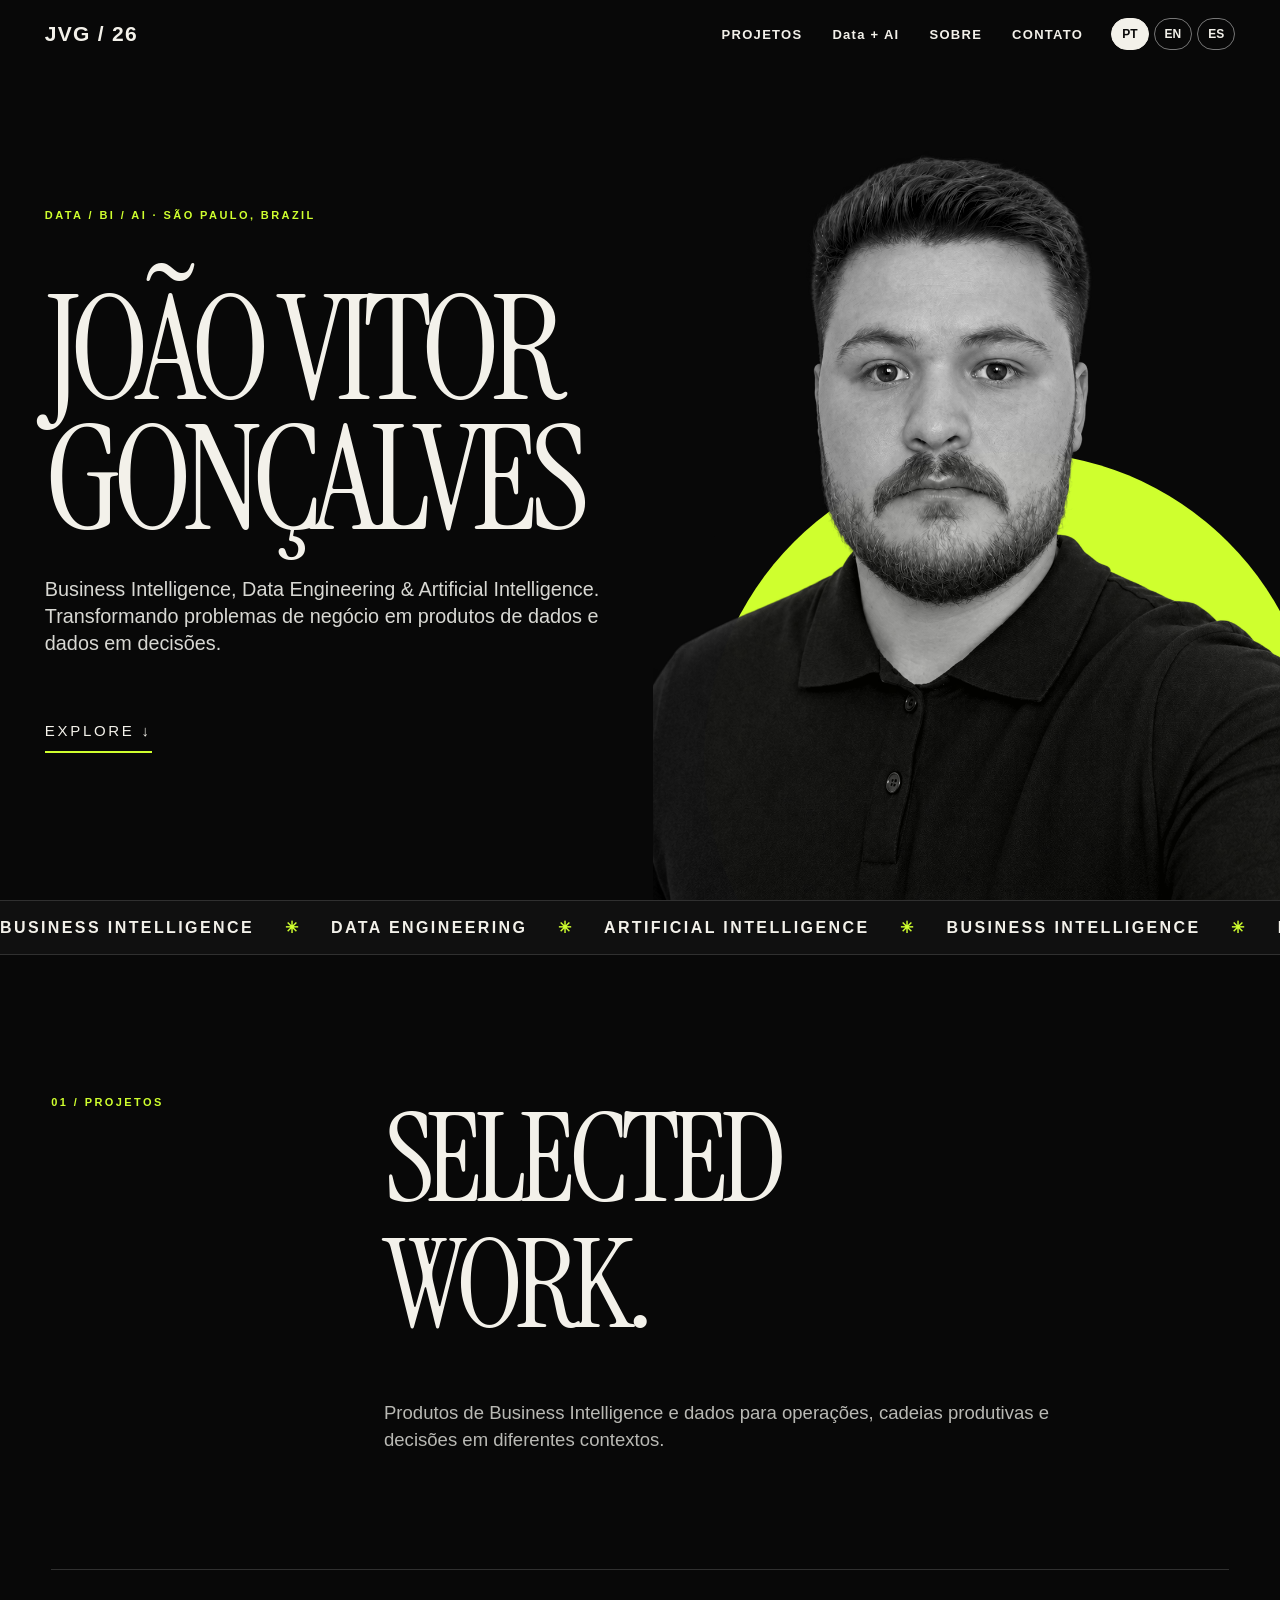
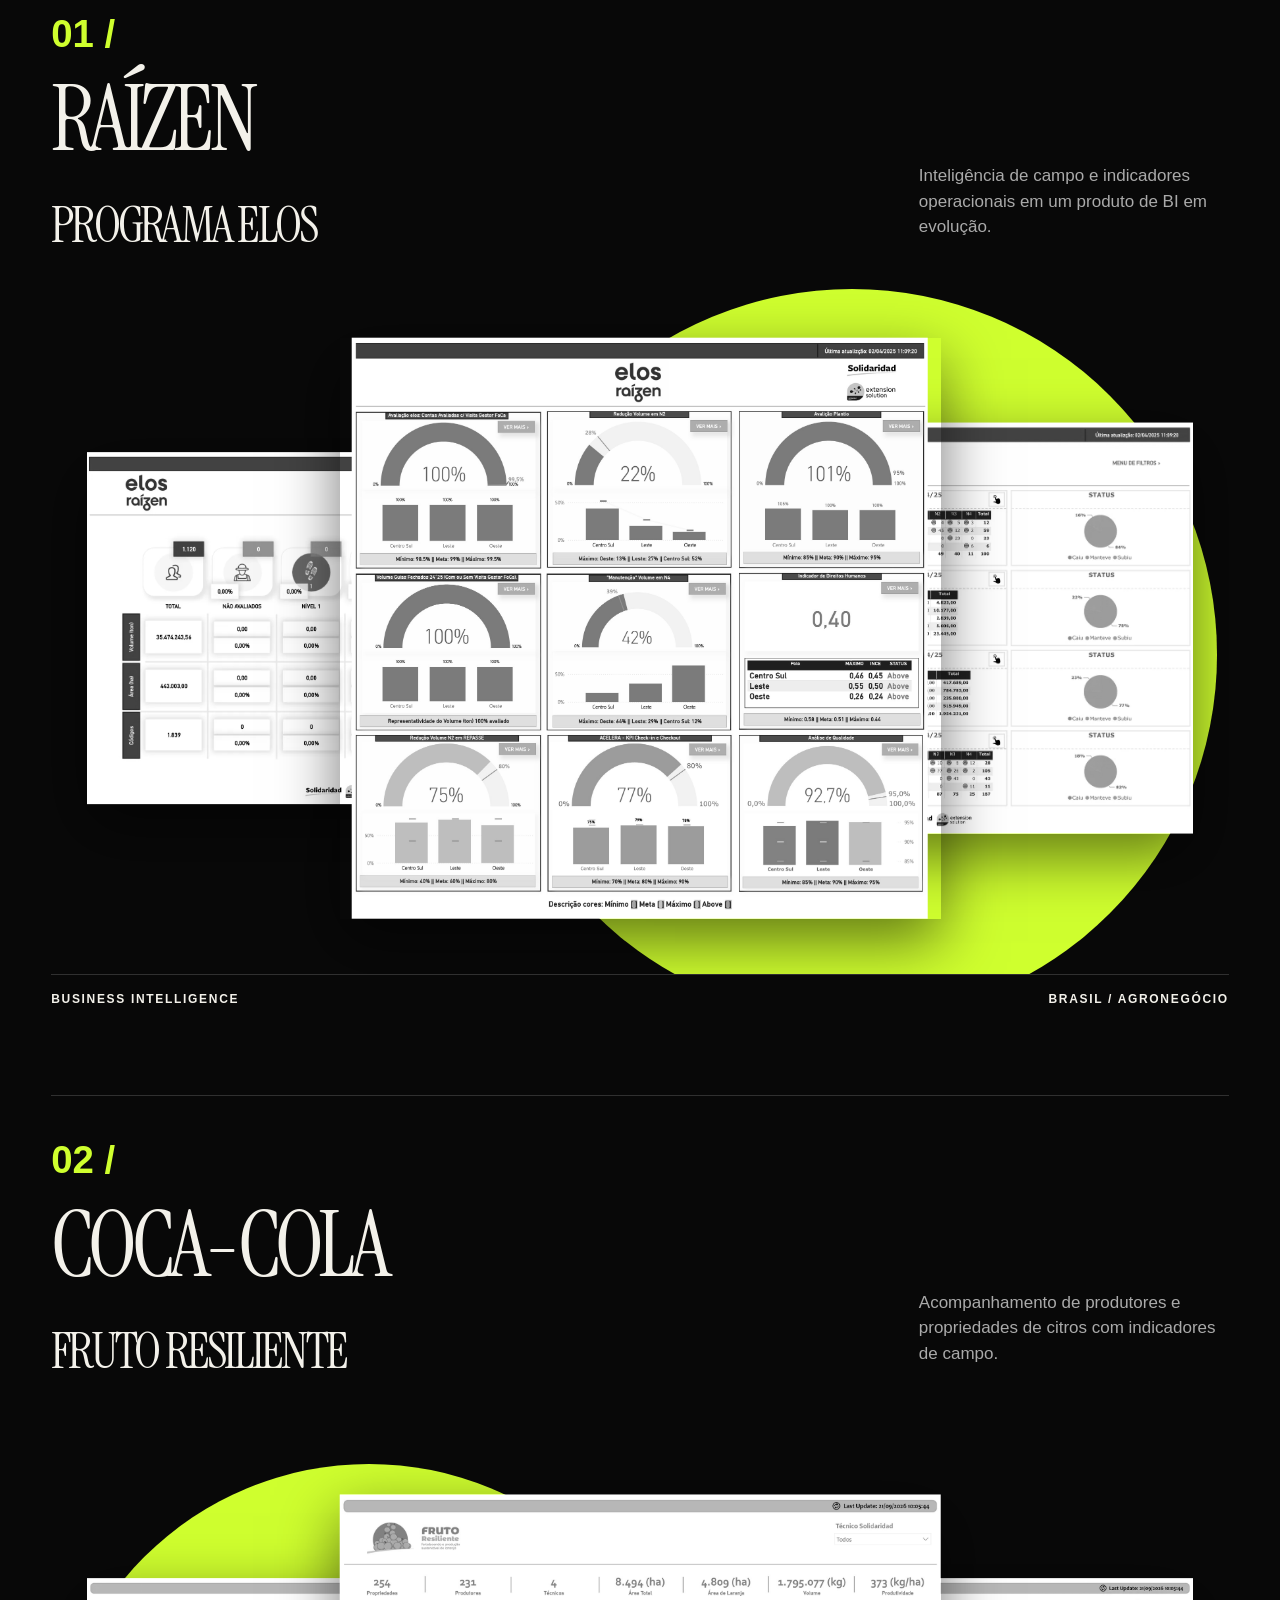
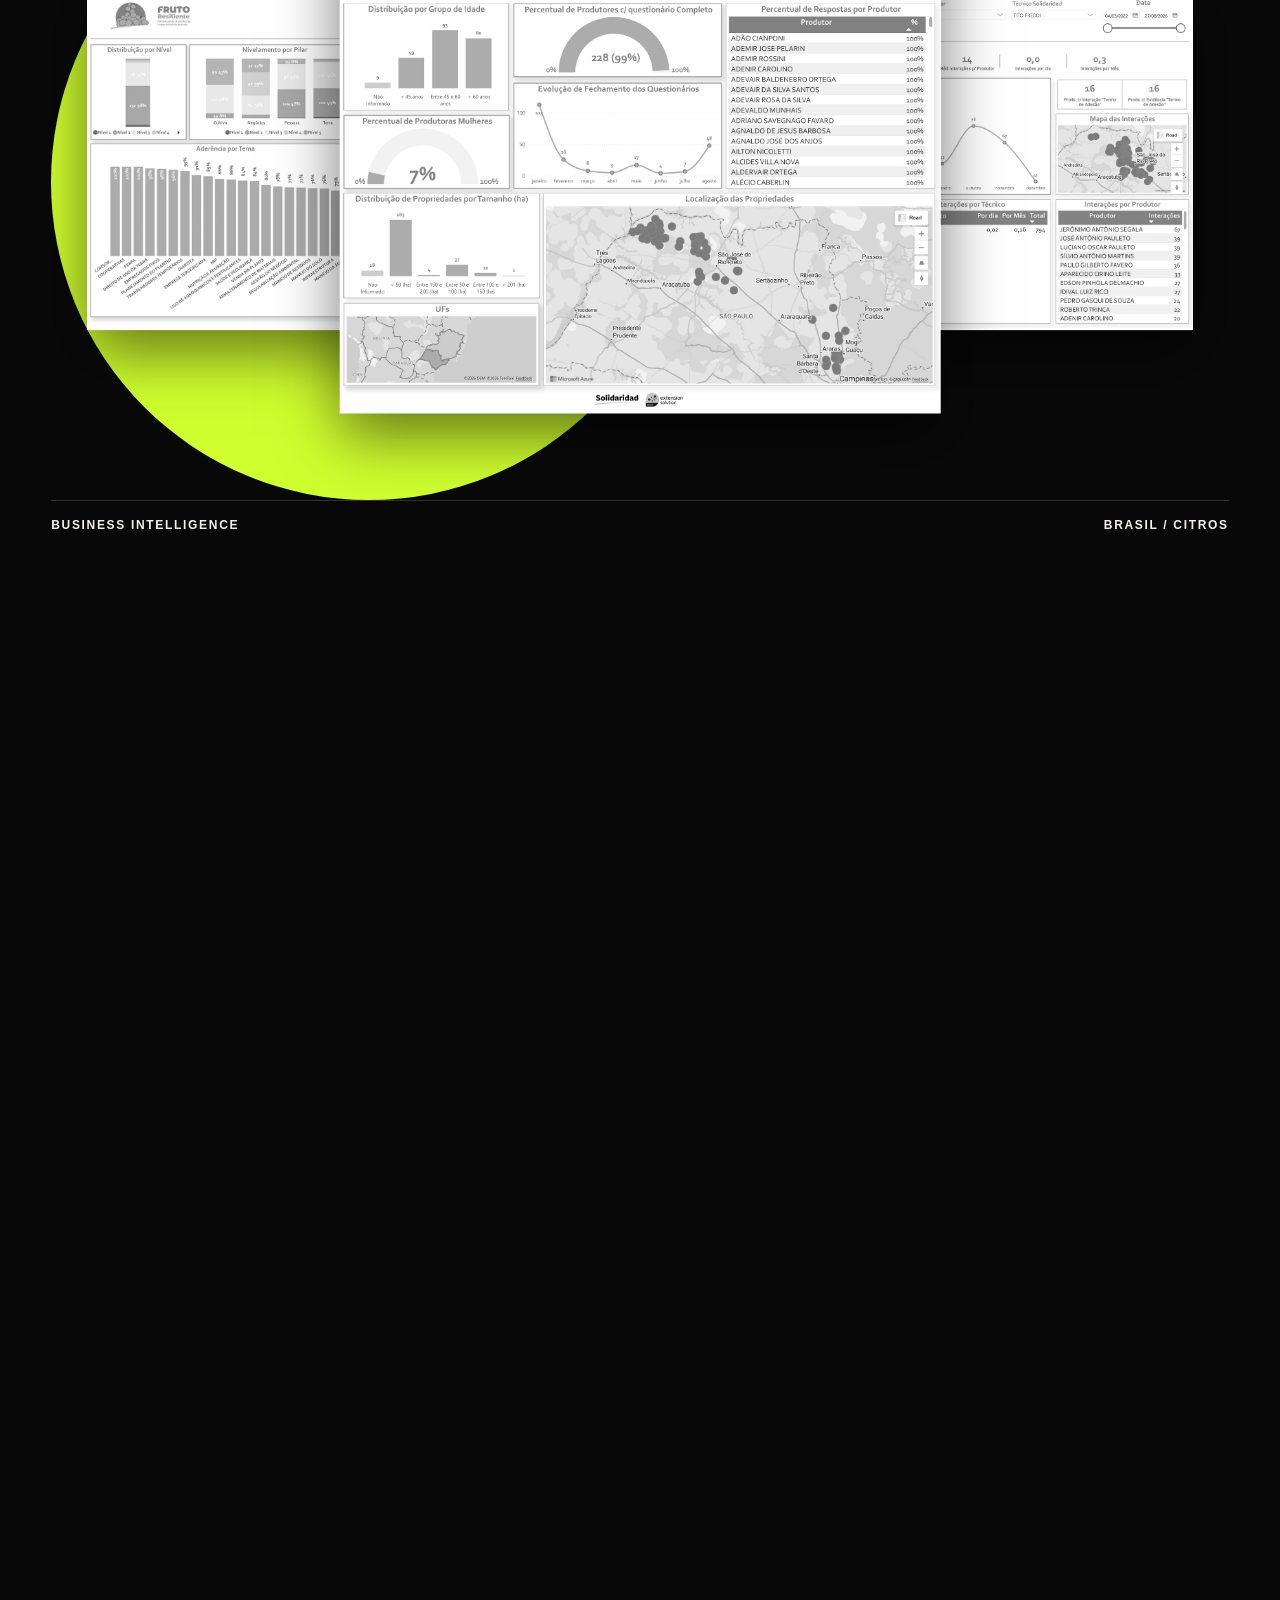
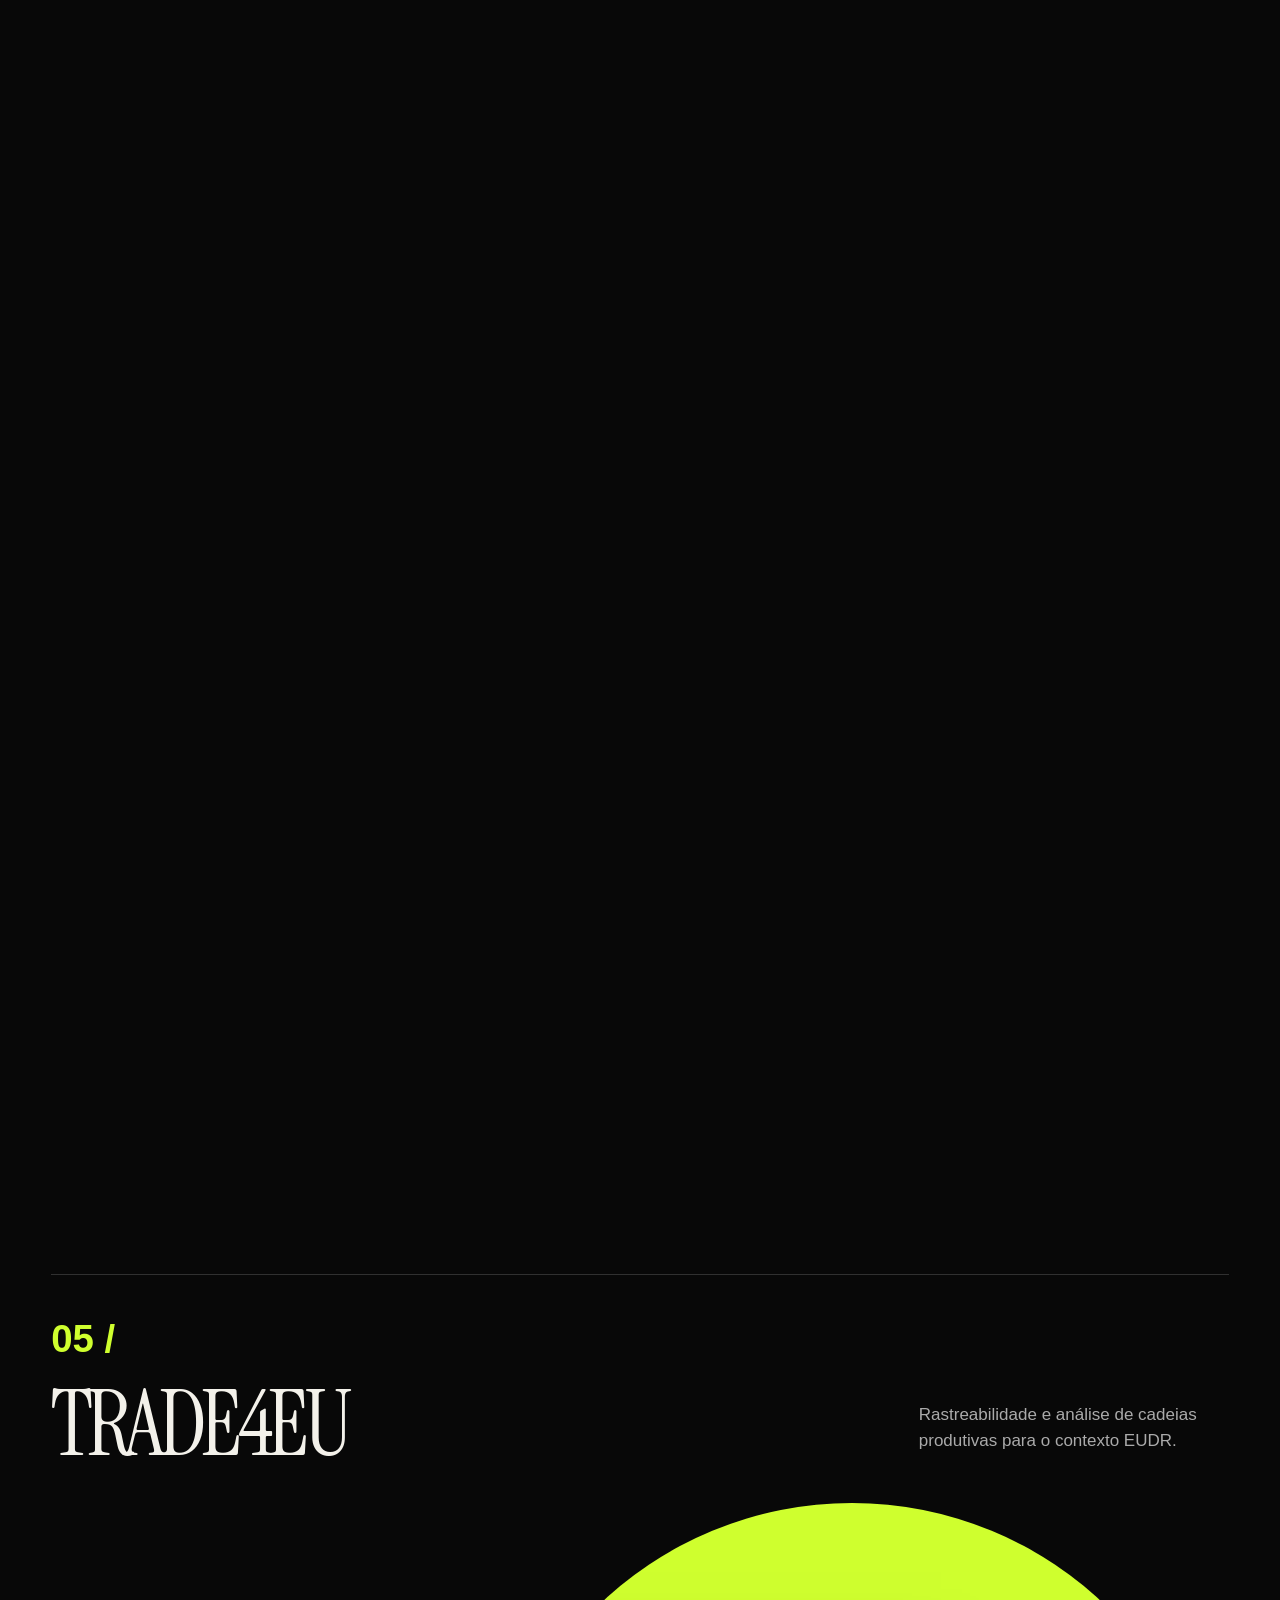
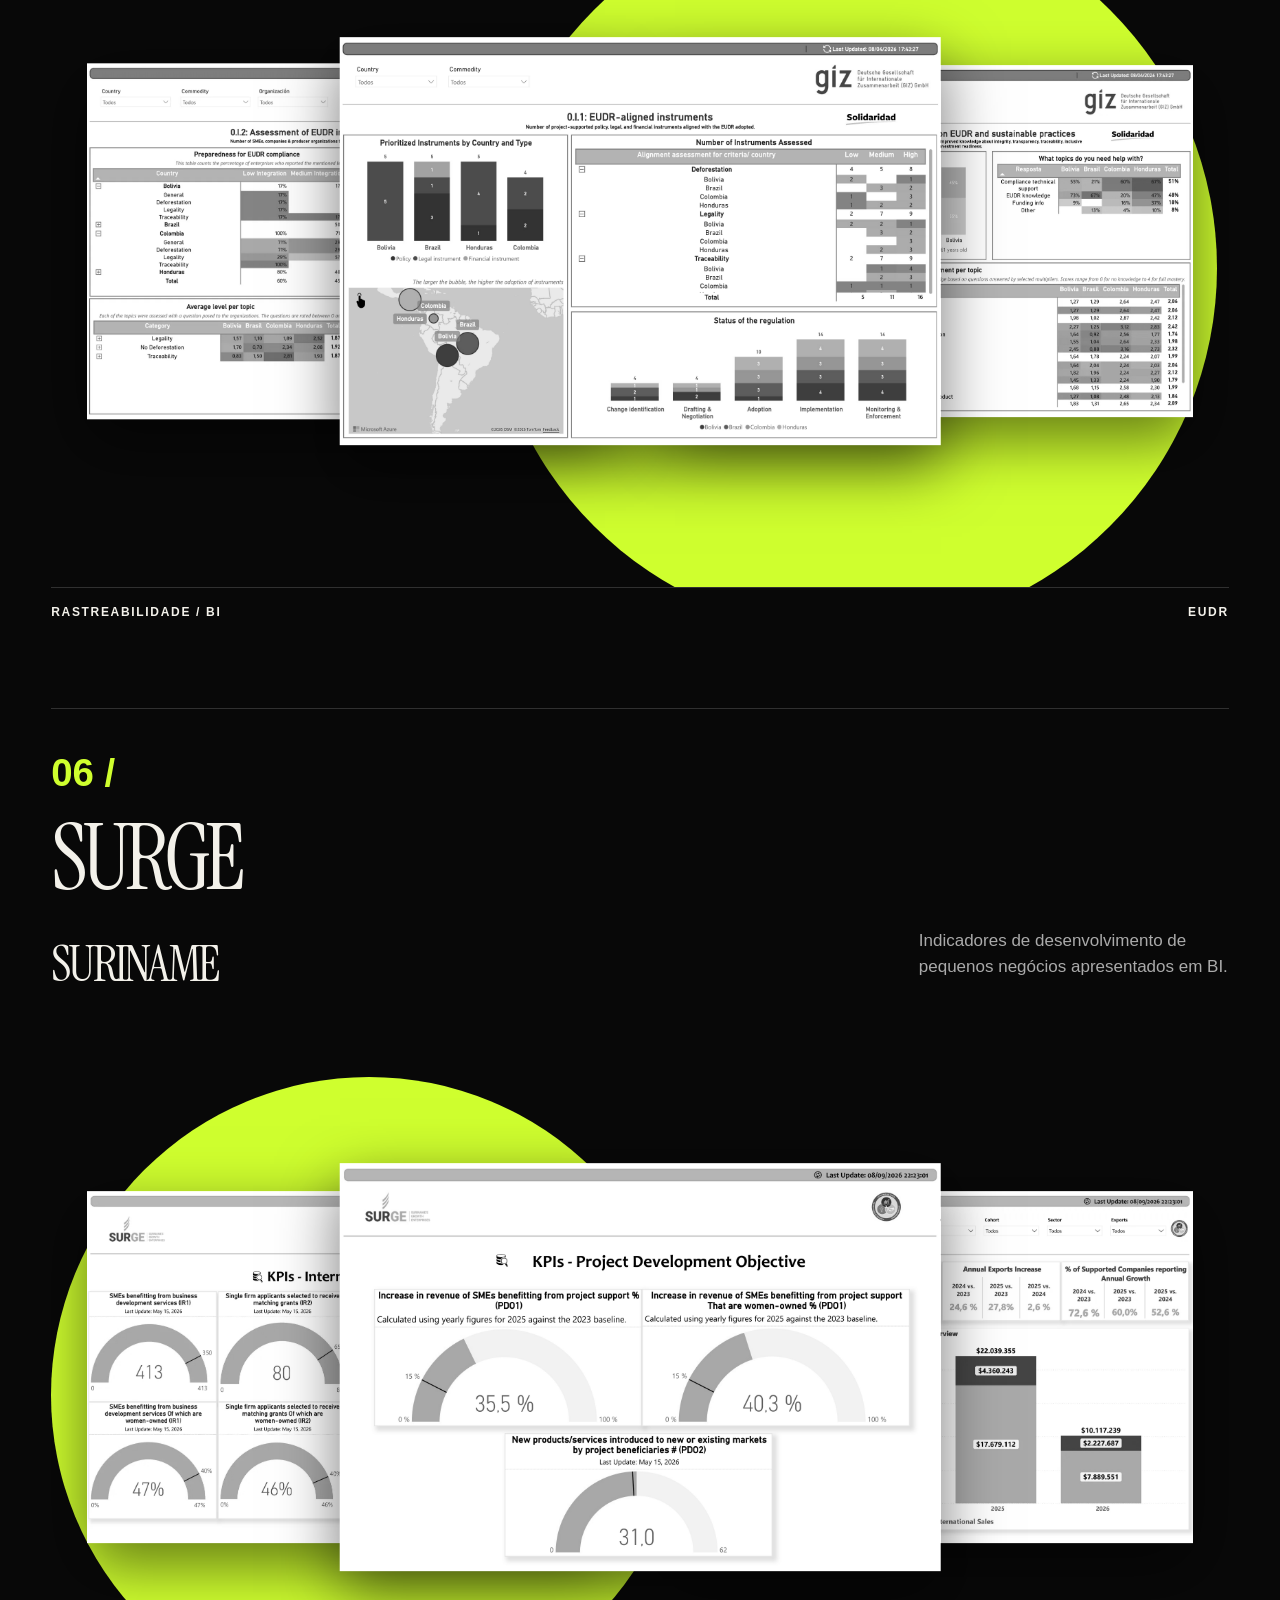
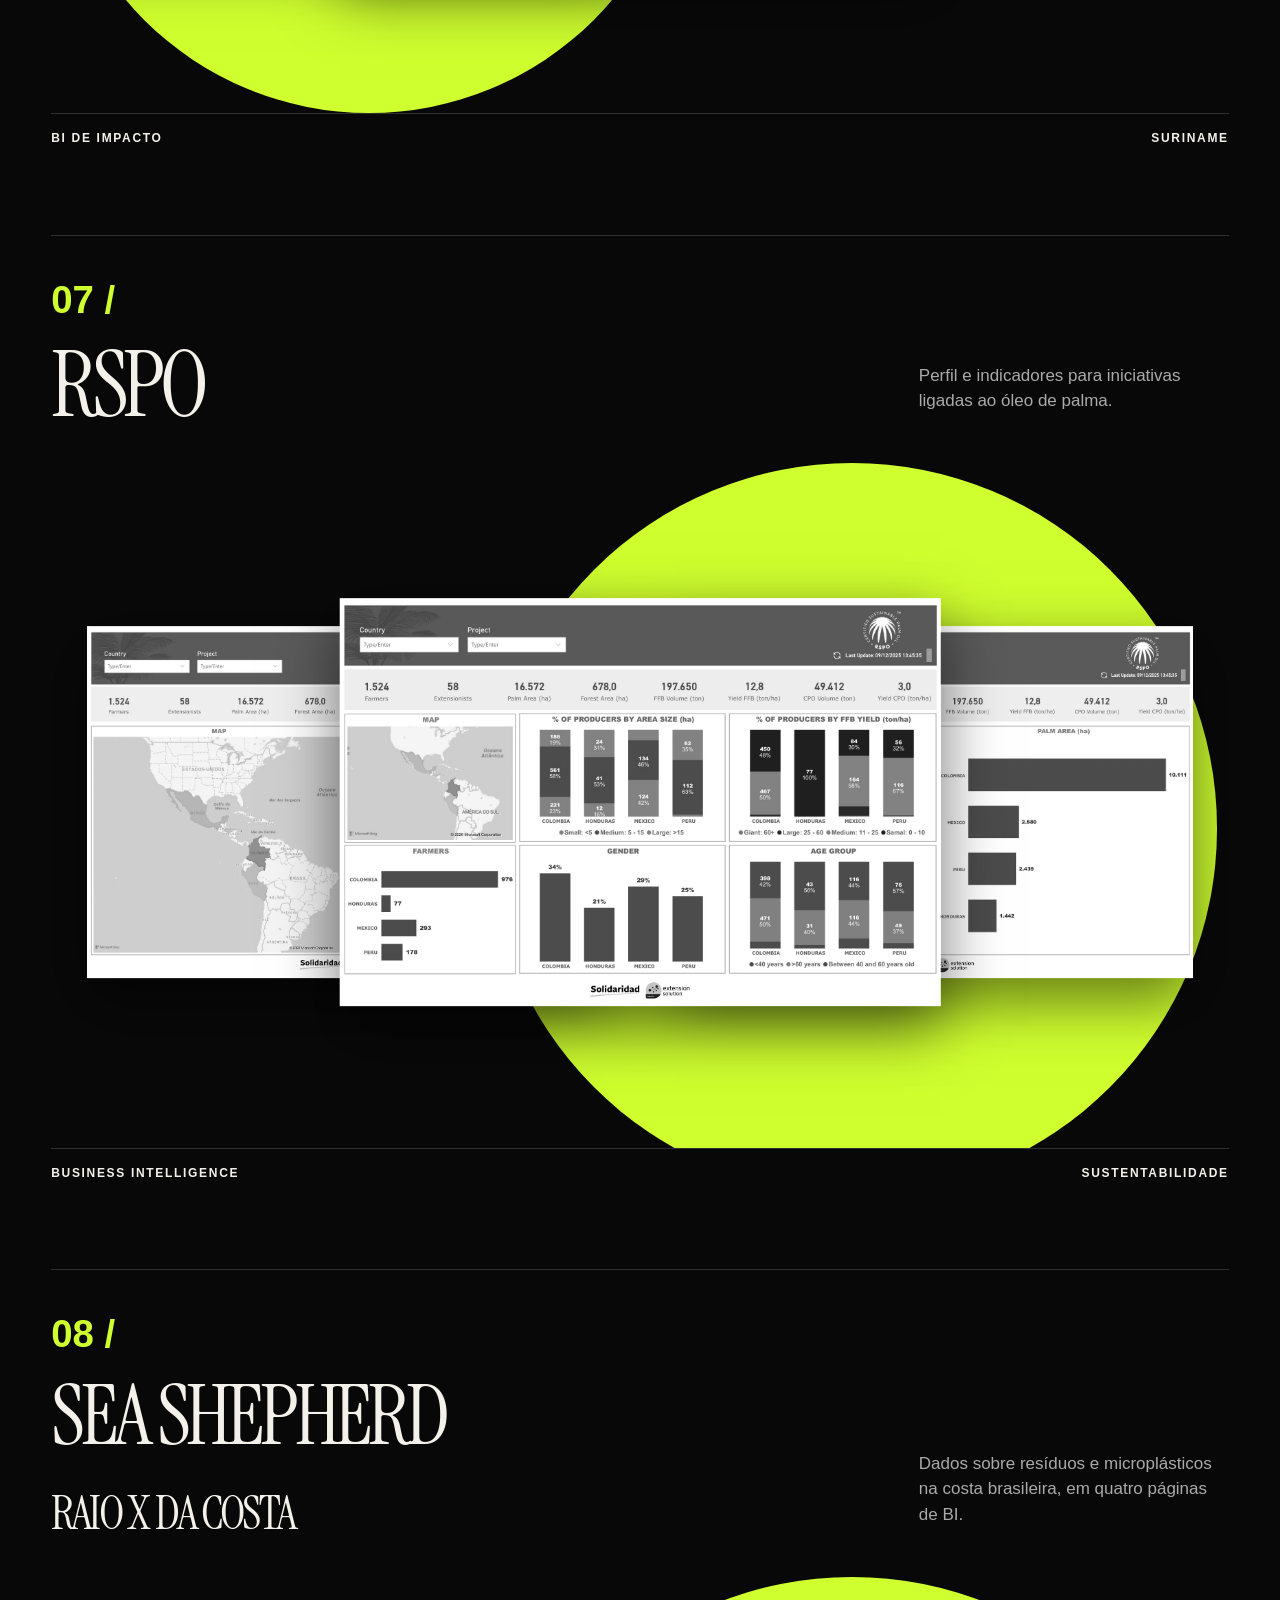
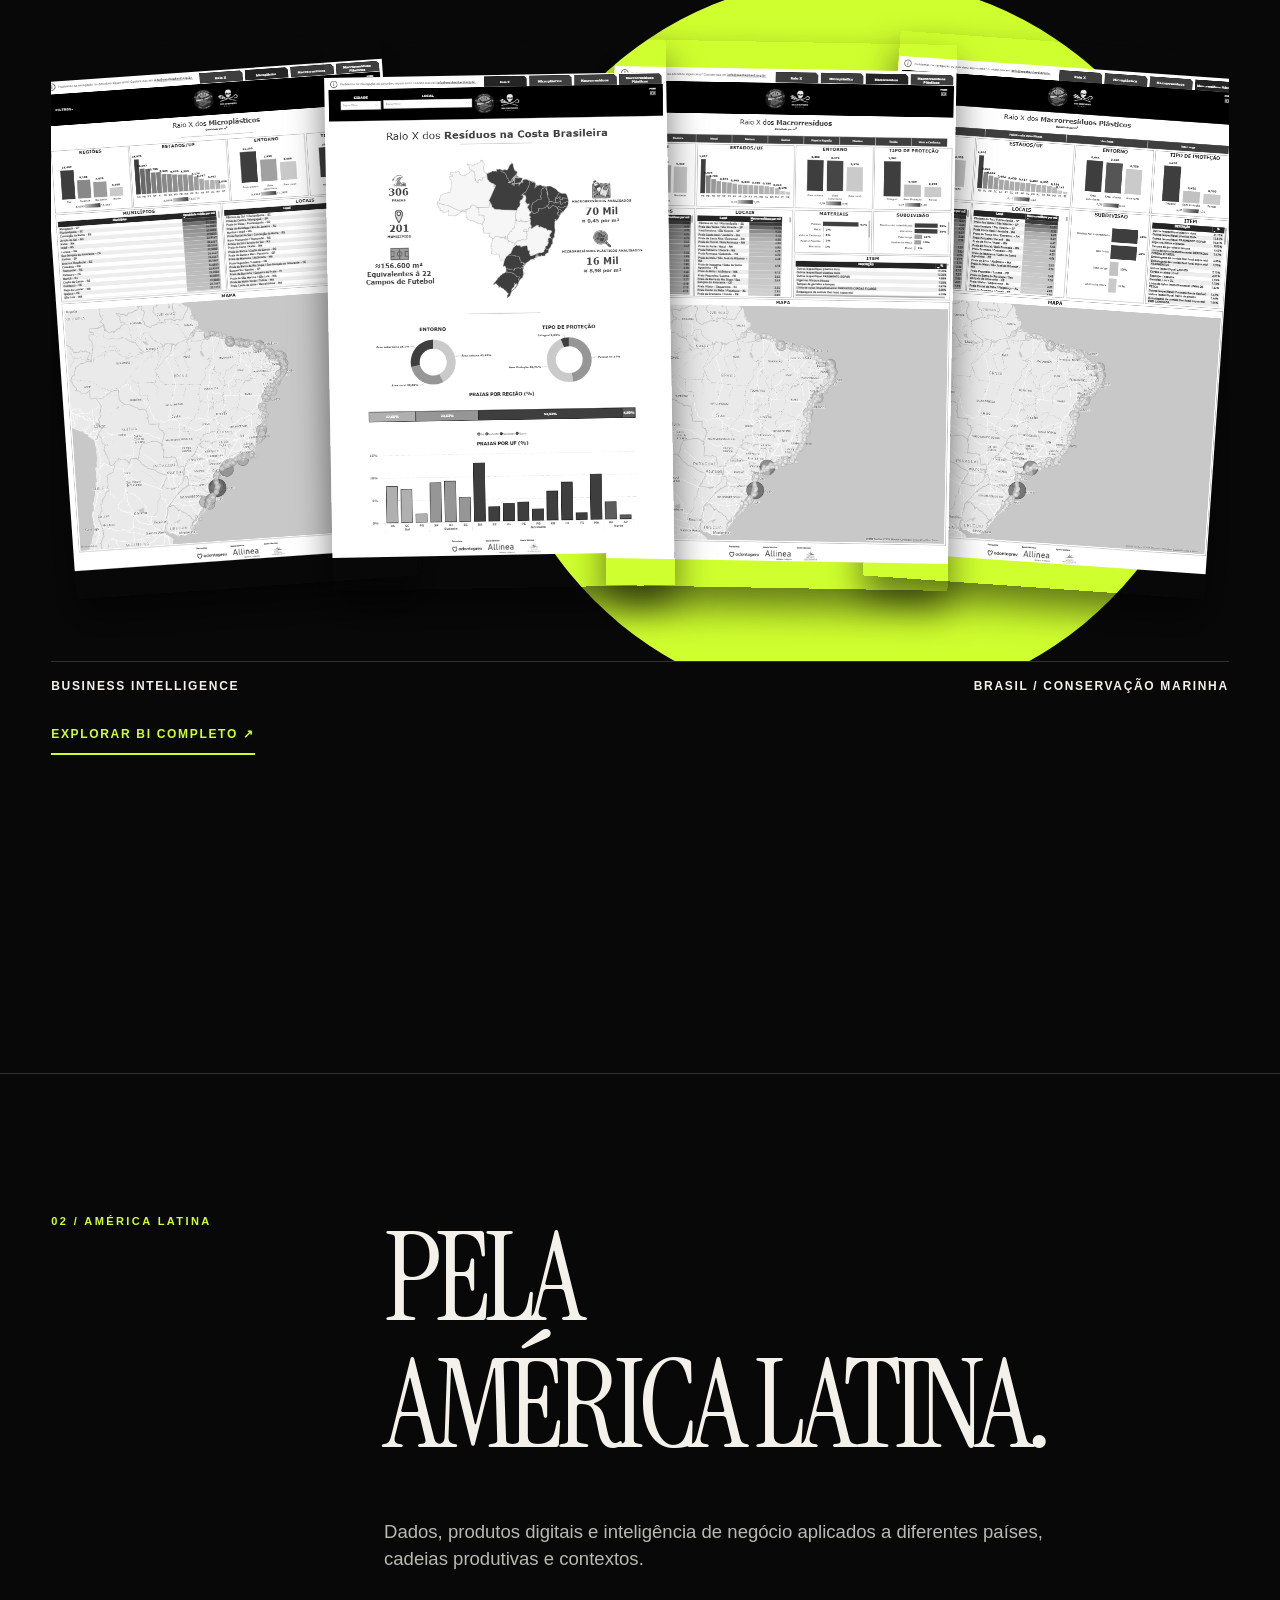
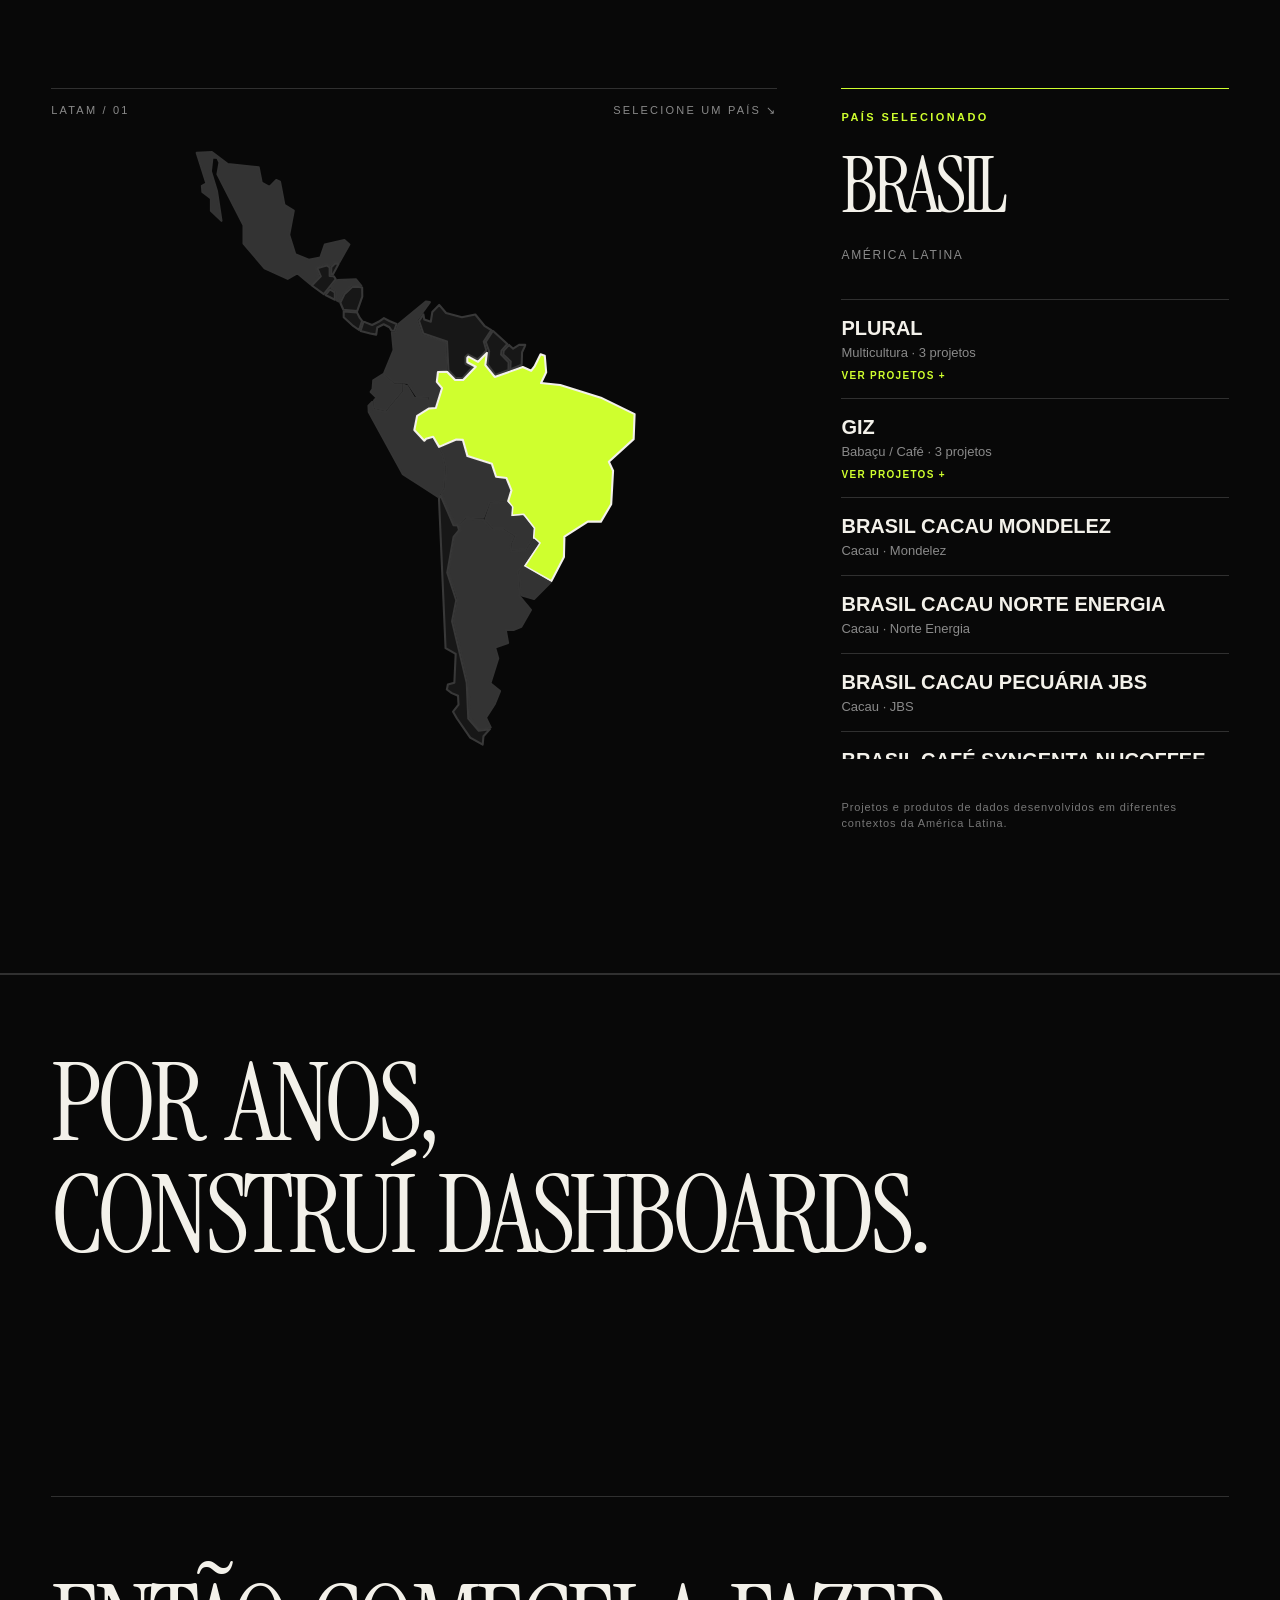
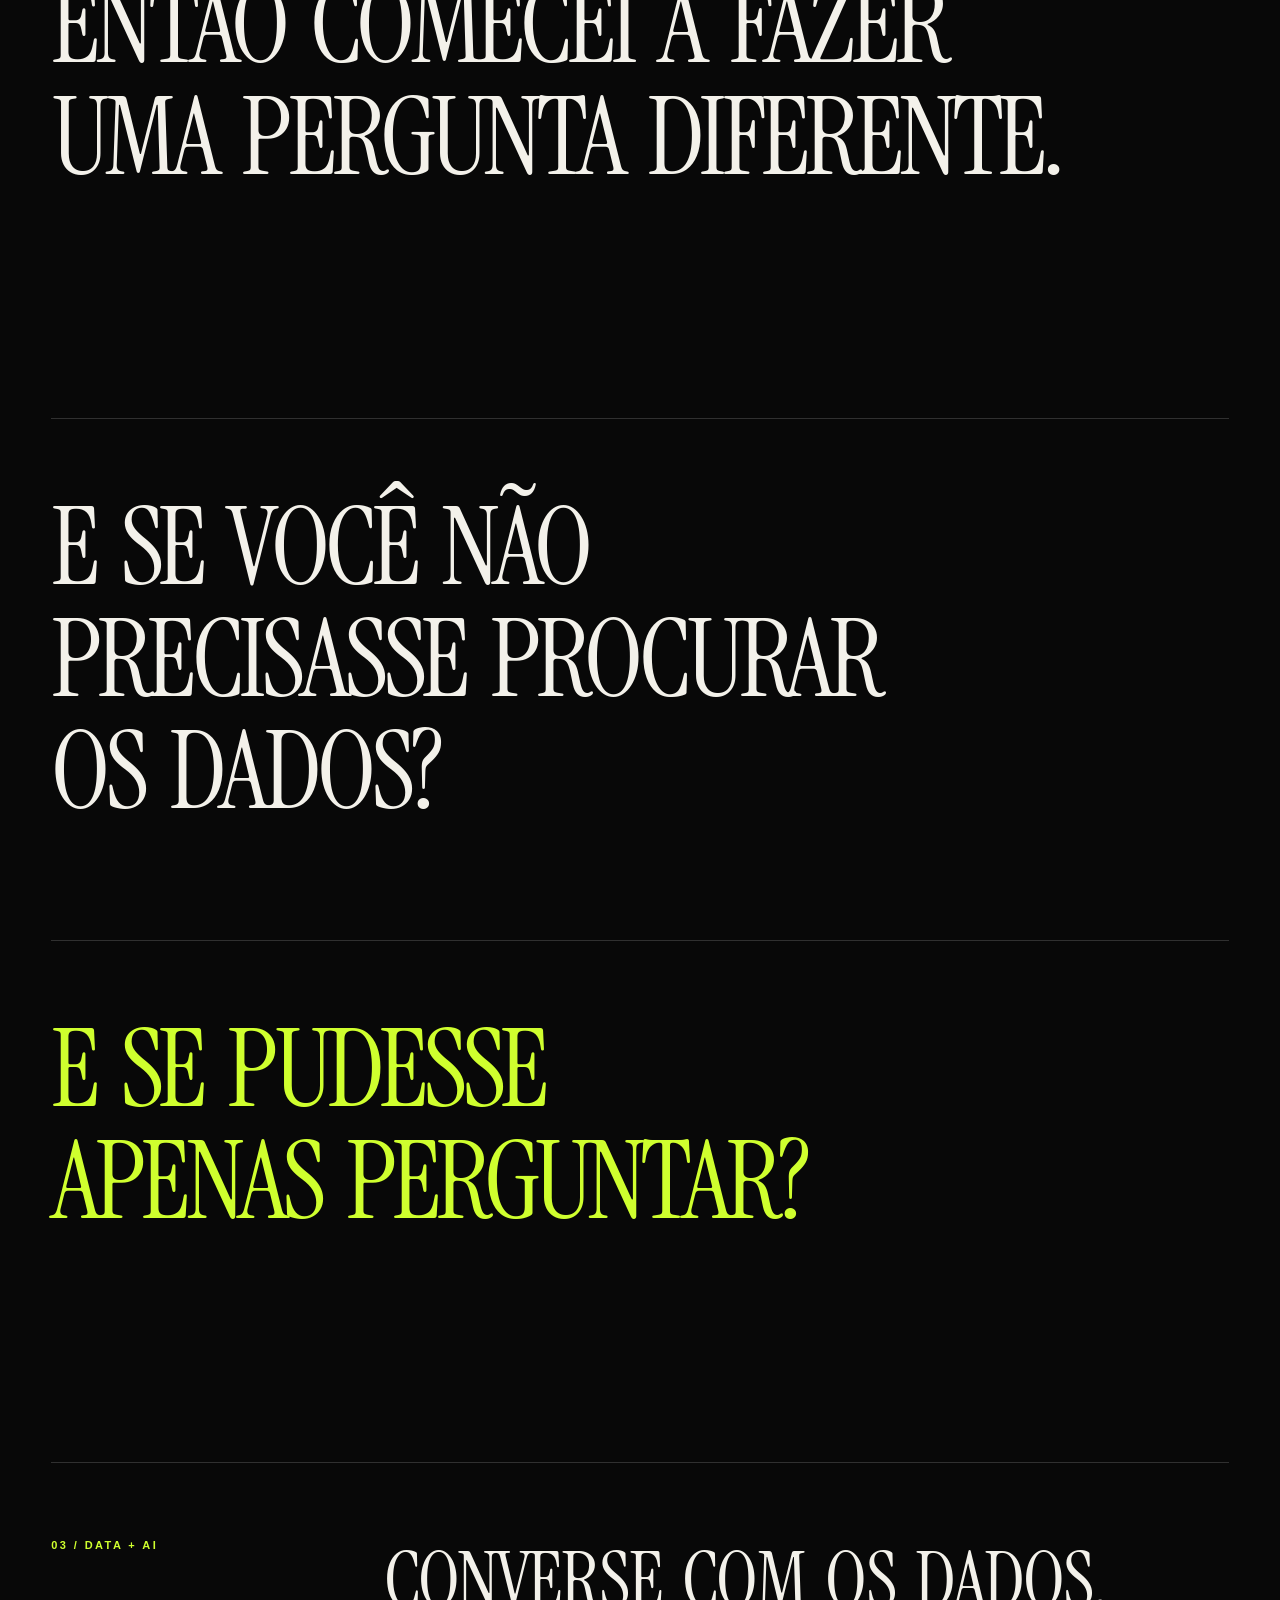
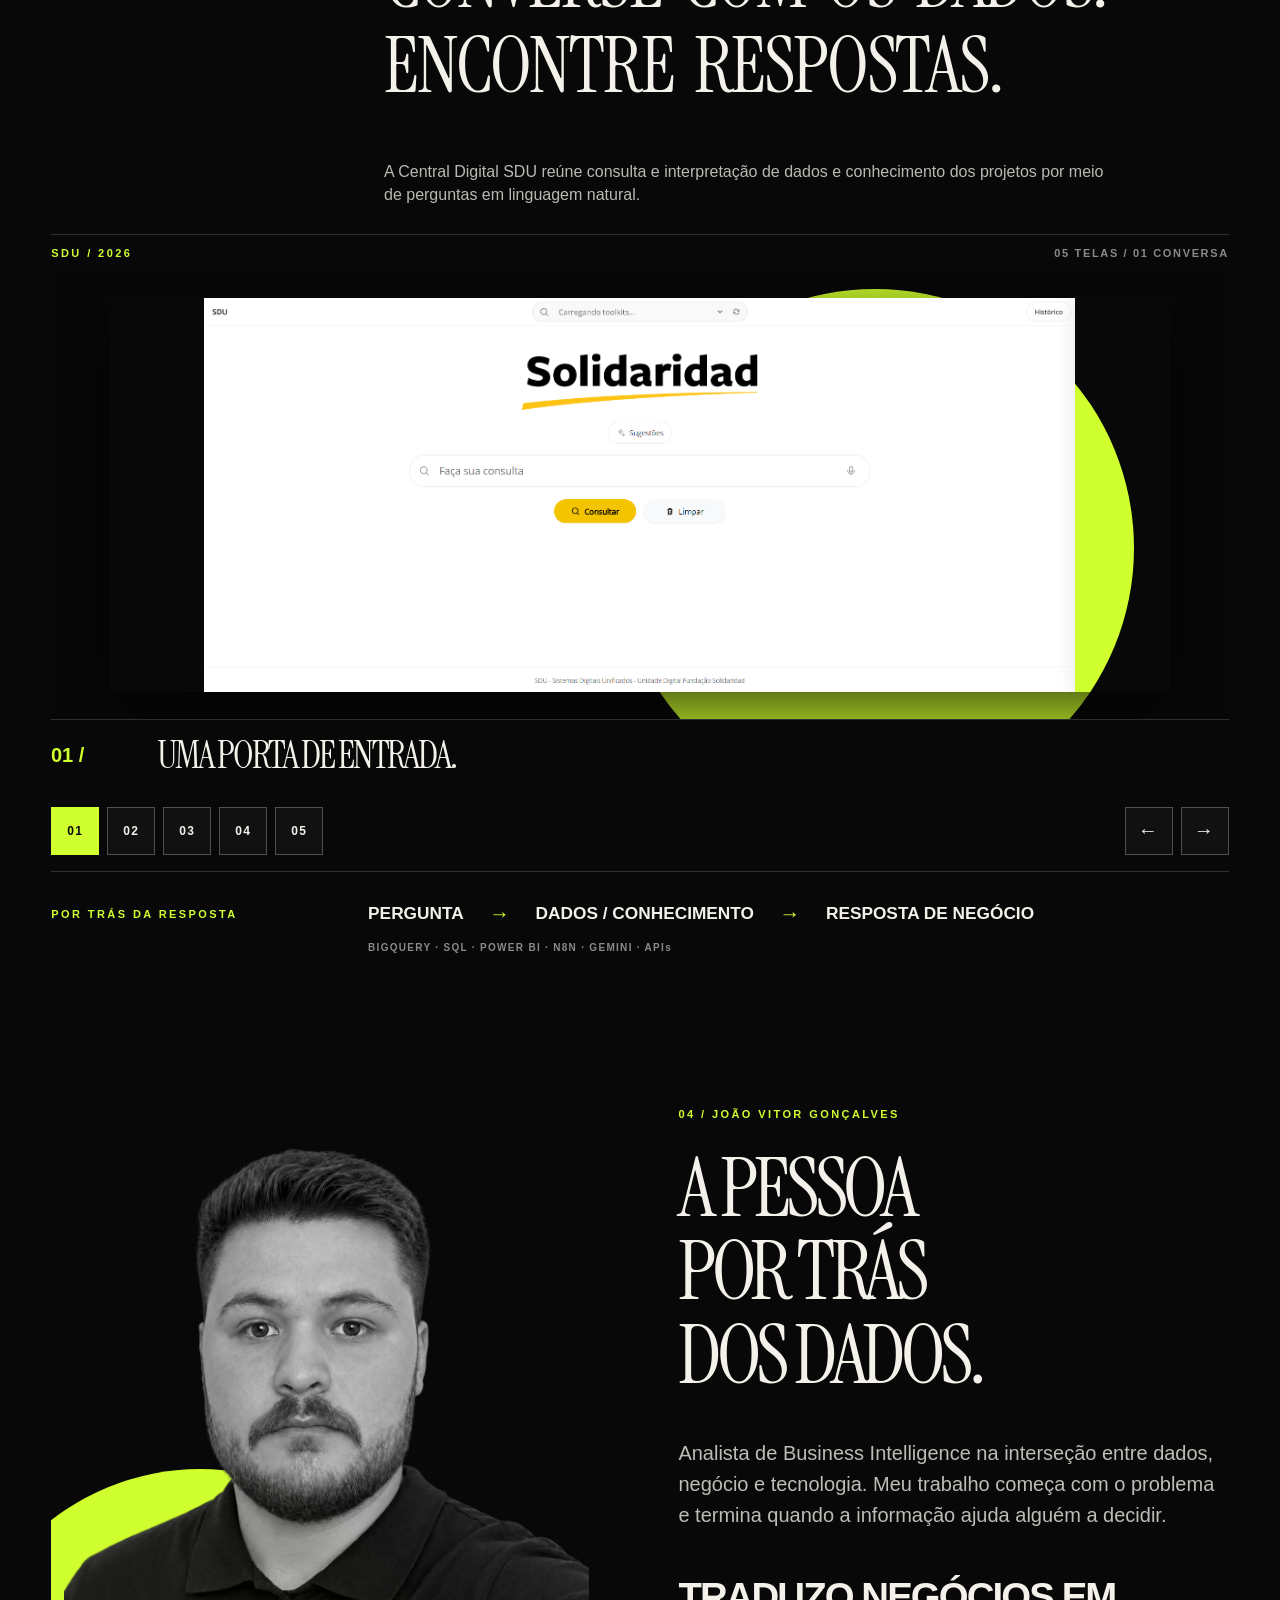
==== commit ce918ce2: "Add Sea Shepherd BI case and logo" ====
--- a/index.html
+++ b/index.html
@@ -13,6 +13,7 @@
 <article class="case reveal"><div class="case-top"><div><span class="case-no">05 /</span><h3>TRADE4EU</h3></div><p data-i18n="tradeDesc">Rastreabilidade e análise de cadeias produtivas para o contexto EUDR.</p></div><div class="case-visual"><div class="orb"></div><div class="dashboard-stack"><img class="panel panel-prev" src="assets/trade4eu-page-2.webp" width="1458" height="1000" alt="Dashboard original Trade4EU, página 2" loading="lazy"><img class="panel panel-next" src="assets/trade4eu-page-3.webp" width="1473" height="1000" alt="Dashboard original Trade4EU, página 3" loading="lazy"><img class="panel panel-main" src="assets/trade4eu.jpg" width="3500" height="2376" alt="Dashboard original Trade4EU, página principal" loading="lazy"></div></div><div class="case-bottom"><span>TRACEABILITY / BI</span><span>EUDR</span></div></article>
 <article class="case reveal"><div class="case-top"><div><span class="case-no">06 /</span><h3>SURGE<br><em>SURINAME</em></h3></div><p data-i18n="surgeDesc">Indicadores de desenvolvimento de pequenos negócios apresentados em BI.</p></div><div class="case-visual left"><div class="orb"></div><div class="dashboard-stack"><img class="panel panel-prev" src="assets/surge-suriname-page-2.webp" width="1473" height="1000" alt="Dashboard original SURGE Suriname, página 2" loading="lazy"><img class="panel panel-next" src="assets/surge-suriname-page-3.webp" width="1473" height="1000" alt="Dashboard original SURGE Suriname, página 3" loading="lazy"><img class="panel panel-main" src="assets/surge-suriname.jpg" width="3500" height="2376" alt="Dashboard original SURGE Suriname, página principal" loading="lazy"></div></div><div class="case-bottom"><span>IMPACT BI</span><span>SURINAME</span></div></article>
 <article class="case reveal"><div class="case-top"><div><span class="case-no">07 /</span><h3>RSPO</h3></div><p data-i18n="rspoDesc">Perfil e indicadores para iniciativas ligadas ao óleo de palma.</p></div><div class="case-visual"><div class="orb"></div><div class="dashboard-stack"><img class="panel panel-prev" src="assets/rspo-page-2.webp" width="1473" height="1000" alt="Dashboard original RSPO ISH, página 2" loading="lazy"><img class="panel panel-next" src="assets/rspo-page-3.webp" width="1473" height="1000" alt="Dashboard original RSPO ISH, página 3" loading="lazy"><img class="panel panel-main" src="assets/rspo.jpg" width="3500" height="2376" alt="Dashboard original RSPO ISH, página principal" loading="lazy"></div></div><div class="case-bottom"><span>BUSINESS INTELLIGENCE</span><span>SUSTAINABILITY</span></div></article>
+<article class="case sea-case reveal" id="sea-shepherd"><div class="case-top"><div><span class="case-no">08 /</span><h3>SEA SHEPHERD<br><em>RAIO X DA COSTA</em></h3></div><p data-i18n="seaDesc">Dados sobre resíduos e microplásticos na costa brasileira, em quatro páginas de BI.</p></div><div class="case-visual sea-visual"><div class="orb"></div><div class="dashboard-stack sea-stack"><img class="panel panel-prev" src="assets/sea-shepherd-microplasticos.png" width="562" height="807" alt="Raio X dos Microplásticos" loading="lazy"><img class="panel panel-next" src="assets/sea-shepherd-macroresiduos.png" width="560" height="808" alt="Raio X dos Macrorresíduos" loading="lazy"><img class="panel panel-main" src="assets/sea-shepherd-residuos.png" width="575" height="808" alt="Raio X dos Resíduos na Costa Brasileira" loading="lazy"><img class="panel panel-four" src="assets/sea-shepherd-macroplasticos.png" width="668" height="971" alt="Raio X dos Macrorresíduos Plásticos" loading="lazy"></div></div><div class="case-bottom"><span>BUSINESS INTELLIGENCE</span><span>BRASIL / CONSERVAÇÃO MARINHA</span></div><a class="sea-link" href="https://app.powerbi.com/view?r=eyJrIjoiODQwMmViMGQtMTZhYy00NzczLTk3ZjgtMmVmYWQ1OWVhNzhhIiwidCI6ImU1ZmVhY2Q2LWE5YTQtNDY1NS1hZDM4LTMzZTNjYWI5NDAzYiJ9" target="_blank" rel="noopener noreferrer" data-i18n="seaLink">EXPLORAR BI COMPLETO ↗</a></article>
 <div class="more-work reveal"><span data-i18n="moreWork">TAMBÉM NO PORTFÓLIO</span><strong>BONSUCRO IMPULSA / ALUR / JBS / CARGILL</strong></div></div></section>
 <section class="latam section" id="latam"><div class="wrap"><div class="section-intro reveal"><span class="eyebrow" data-i18n="latamLabel">02 / AMÉRICA LATINA</span><h2 data-i18n="latamTitle">PELA<br>AMÉRICA LATINA.</h2><p data-i18n="latamDesc">Dados, produtos digitais e inteligência de negócio aplicados a diferentes países, cadeias produtivas e contextos.</p></div><div class="map-layout reveal"><div class="map-area"><div class="map-head"><span>LATAM / 01</span><span data-i18n="mapHint">SELECIONE UM PAÍS ↘</span></div><svg class="latin-map" xmlns="http://www.w3.org/2000/svg" viewBox="125 425 205 280" role="group" aria-label="Mapa vetorial da América Latina">
 <g fill="#171717" stroke="#383838" stroke-width=".9" stroke-linejoin="round">
@@ -32,5 +33,5 @@
 <div id="mapTooltip" class="map-tooltip" aria-hidden="true"></div></div><aside class="country-panel" aria-live="polite"><span class="eyebrow" data-i18n="selectedCountry">PAÍS SELECIONADO</span><h3 id="countryName">BRASIL</h3><p id="countryRegion">LATIN AMERICA</p><ul id="projectList"></ul><small data-i18n="mapNote">Projetos e produtos de dados desenvolvidos em diferentes contextos da América Latina.</small></aside></div></div></section>
 <section class="narrative section" aria-label="Transição para Data e AI"><div class="wrap"><p class="reveal" data-i18n="story1">POR ANOS,<br>CONSTRUÍ DASHBOARDS.</p><p class="reveal" data-i18n="story2">ENTÃO COMECEI A FAZER<br>UMA PERGUNTA DIFERENTE.</p><p class="reveal" data-i18n="story3">E SE VOCÊ NÃO<br>PRECISASSE PROCURAR<br>OS DADOS?</p><p class="reveal accent" data-i18n="story4">E SE PUDESSE<br>APENAS PERGUNTAR?</p></div></section><section class="central section" id="ai"><div class="wrap"><div class="section-intro reveal"><span class="eyebrow">03 / DATA + AI</span><h2 data-i18n="centralTitle">CONVERSE COM OS DADOS.<br>ENCONTRE RESPOSTAS.</h2><p data-i18n="centralDesc">A Central Digital SDU reúne consulta e interpretação de dados e conhecimento dos projetos por meio de perguntas em linguagem natural.</p></div><div class="central-portfolio reveal"><div class="central-index"><span class="eyebrow">SDU / 2026</span><span data-i18n="centralIndex">05 TELAS / 01 CONVERSA</span></div><div class="central-gallery" id="centralGallery" aria-live="polite"><figure class="active"><div class="screen-stage"><div class="orb"></div><img src="assets/central-home.png" width="1911" height="865" alt="Tela inicial da Central Digital SDU" loading="lazy"></div><figcaption><span>01 /</span><strong data-i18n="screen1">UMA PORTA DE ENTRADA.</strong></figcaption></figure><figure><div class="screen-stage"><div class="orb"></div><img src="assets/central-question.png" width="1887" height="861" alt="Pergunta na Central Digital SDU" loading="lazy"></div><figcaption><span>02 /</span><strong data-i18n="screen2">PERGUNTE AOS DADOS.</strong></figcaption></figure><figure><div class="screen-stage"><div class="orb"></div><img src="assets/central-data-answer.png" width="1891" height="862" alt="Resposta baseada em dados na Central Digital SDU" loading="lazy"></div><figcaption><span>03 /</span><strong data-i18n="screen3">ENCONTRE UMA RESPOSTA.</strong></figcaption></figure><figure class="knowledge-question"><div class="screen-stage"><div class="orb"></div><div class="knowledge-prompt"><span data-i18n="knowledgeLabel">SDU / CONHECIMENTO</span><p data-i18n="screen4Prompt">Me conta mais sobre a atuação da Solidaridad no Cinturão Citrícola.</p></div></div><figcaption><span>04 /</span><strong data-i18n="screen4">PERGUNTE AO CONHECIMENTO.</strong></figcaption></figure><figure><div class="screen-stage"><div class="orb"></div><img src="assets/central-knowledge.png" width="1891" height="862" alt="Resposta com fontes de conhecimento na Central Digital SDU" loading="lazy"></div><figcaption><span>05 /</span><strong data-i18n="screen5">RESPOSTA + FONTES.</strong></figcaption></figure></div><div class="central-controls"><div class="central-steps" role="group" aria-label="Etapas da Central Digital SDU"><button type="button" data-screen="0" data-screen-label="screen1" aria-controls="centralGallery" aria-pressed="true">01</button><button type="button" data-screen="1" data-screen-label="screen2" aria-controls="centralGallery" aria-pressed="false">02</button><button type="button" data-screen="2" data-screen-label="screen3" aria-controls="centralGallery" aria-pressed="false">03</button><button type="button" data-screen="3" data-screen-label="screen4" aria-controls="centralGallery" aria-pressed="false">04</button><button type="button" data-screen="4" data-screen-label="screen5" aria-controls="centralGallery" aria-pressed="false">05</button></div><div class="central-arrows"><button type="button" class="central-prev" data-i18n-aria="centralPrev" aria-label="Tela anterior">←</button><button type="button" class="central-next" data-i18n-aria="centralNext" aria-label="Próxima tela">→</button></div></div></div><div class="central-process reveal"><span class="eyebrow" data-i18n="processLabel">POR TRÁS DA RESPOSTA</span><div class="central-process-steps"><span data-i18n="flow1">PERGUNTA</span><b aria-hidden="true">→</b><span data-i18n="flow3">DADOS / CONHECIMENTO</span><b aria-hidden="true">→</b><span data-i18n="flow6">RESPOSTA DE NEGÓCIO</span></div><small>BIGQUERY · SQL · POWER BI · N8N · GEMINI · APIs</small></div></div></section>
 <section class="about section" id="about"><div class="wrap about-grid"><div class="about-image reveal"><div class="about-orb"></div><img src="assets/joao-cutout.png" width="1086" height="1448" alt="João Vitor Gonçalves em preto e branco" loading="lazy"></div><div class="about-copy reveal"><span class="eyebrow">04 / JOÃO VITOR GONÇALVES</span><h2 data-i18n="aboutTitle">A PESSOA<br>POR TRÁS<br>DOS DADOS.</h2><p data-i18n="aboutDesc">Analista de Business Intelligence na interseção entre dados, negócio e tecnologia. Meu trabalho começa com o problema e termina quando a informação ajuda alguém a decidir.</p><blockquote data-i18n="manifesto">TRADUZO NEGÓCIOS EM DADOS. E DADOS DE VOLTA EM NEGÓCIOS.</blockquote><span class="data-translator" data-i18n="dataTranslator">TRADUTOR DE DADOS.</span></div></div><div class="stack wrap"><div><strong>BUSINESS INTELLIGENCE</strong><span>Power BI · DAX · Power Query · Looker Studio</span></div><div><strong>DATA</strong><span>SQL · BigQuery · Athena · GCP · AWS · Data Modeling · ETL/ELT</span></div><div><strong>AI &amp; AUTOMATION</strong><span>LLMs · Gemini · n8n · APIs · Generative AI</span></div><div><strong>BUSINESS</strong><span>Analytics · KPIs · Data Storytelling · Requirements · Decision Support</span></div></div></section>
-<section class="contact section" id="contact"><div class="wrap"><span class="eyebrow" data-i18n="contactLabel">05 / CONTATO</span><h2 data-i18n="contactTitle">VAMOS CONSTRUIR<br>ALGO ÚTIL.</h2><div class="contact-links"><a href="https://www.linkedin.com/in/joão-vitor-gonçalves-1146ba17a/" target="_blank" rel="noopener">LINKEDIN ↗</a><a href="Joao-Vitor-Goncalves-CV.pdf" target="_blank" data-i18n="resume">CURRÍCULO ↗</a></div></div></section><section class="logo-strip" aria-label="Empresas impactadas"><div class="wrap"><span class="eyebrow" data-i18n="logoStrip">EMPRESAS IMPACTADAS</span><div class="logo-grid"><img src="assets/logos/raizen.svg" alt="Raízen" loading="lazy"><img src="assets/logos/coca-cola.svg" alt="Coca-Cola" loading="lazy"><img src="assets/logos/nestle.svg" alt="Nestlé" loading="lazy"><img src="assets/logos/cargill.svg" alt="Cargill" loading="lazy"><img src="assets/logos/jbs.svg" alt="JBS" loading="lazy"><img src="assets/logos/solidaridad.png" alt="Solidaridad" loading="lazy" width="659" height="158"></div></div></section></main><footer><span>JOÃO VITOR GONÇALVES © 2026</span><span>DATA / BI / AI · SÃO PAULO, BRAZIL</span><a href="https://github.com/flekschas/simple-world-map" target="_blank" rel="noopener" class="map-credit">MAP GEOMETRY / CC BY-SA 3.0 ↗</a><a href="#top" data-i18n="backTop">VOLTAR AO TOPO ↑</a></footer>
+<section class="contact section" id="contact"><div class="wrap"><span class="eyebrow" data-i18n="contactLabel">05 / CONTATO</span><h2 data-i18n="contactTitle">VAMOS CONSTRUIR<br>ALGO ÚTIL.</h2><div class="contact-links"><a href="https://www.linkedin.com/in/joão-vitor-gonçalves-1146ba17a/" target="_blank" rel="noopener">LINKEDIN ↗</a><a href="Joao-Vitor-Goncalves-CV.pdf" target="_blank" data-i18n="resume">CURRÍCULO ↗</a></div></div></section><section class="logo-strip" aria-label="Empresas impactadas"><div class="wrap"><span class="eyebrow" data-i18n="logoStrip">EMPRESAS IMPACTADAS</span><div class="logo-grid"><img src="assets/logos/raizen.svg" alt="Raízen" loading="lazy"><img src="assets/logos/coca-cola.svg" alt="Coca-Cola" loading="lazy"><img src="assets/logos/nestle.svg" alt="Nestlé" loading="lazy"><img src="assets/logos/cargill.svg" alt="Cargill" loading="lazy"><img src="assets/logos/jbs.svg" alt="JBS" loading="lazy"><img src="assets/logos/solidaridad.png" alt="Solidaridad" loading="lazy" width="659" height="158"><img src="assets/logos/sea-shepherd-brasil.png" alt="Sea Shepherd Brasil" loading="lazy" width="417" height="336"></div></div></section></main><footer><span>JOÃO VITOR GONÇALVES © 2026</span><span>DATA / BI / AI · SÃO PAULO, BRAZIL</span><a href="https://github.com/flekschas/simple-world-map" target="_blank" rel="noopener" class="map-credit">MAP GEOMETRY / CC BY-SA 3.0 ↗</a><a href="#top" data-i18n="backTop">VOLTAR AO TOPO ↑</a></footer>
 </body></html>
--- a/site.css
+++ b/site.css
@@ -158,3 +158,20 @@
  body.fixed-stacks .dashboard-stack:is(:hover,:focus-visible,.expanded) .panel-next{right:1%}
 }
 @media(prefers-reduced-motion:reduce){body.fixed-stacks .dashboard-stack .panel{transition:none}}
+
+/* Sea Shepherd: four static, centered report pages; color follows scroll or hover. */
+.sea-case .case-top h3{font-size:clamp(3.3rem,6.5vw,8rem)}
+.sea-visual{height:clamp(440px,58vw,800px)}
+body.fixed-stacks .sea-stack .panel,body.fixed-stacks .sea-stack:is(:hover,:focus-visible,.expanded) .panel{position:absolute;top:50%;width:29%;height:79%;max-height:none;object-fit:contain;opacity:1;filter:grayscale(1);box-shadow:0 20px 36px #0008;transition:filter .65s ease,transform .65s ease}
+body.fixed-stacks .sea-stack .panel-prev,body.fixed-stacks .sea-stack:is(:hover,:focus-visible,.expanded) .panel-prev{left:15%;right:auto;z-index:1;transform:translate(-50%,-50%) rotate(-4deg)}
+body.fixed-stacks .sea-stack .panel-main,body.fixed-stacks .sea-stack:is(:hover,:focus-visible,.expanded) .panel-main{left:38%;right:auto;z-index:4;transform:translate(-50%,-50%) rotate(-1deg)}
+body.fixed-stacks .sea-stack .panel-next,body.fixed-stacks .sea-stack:is(:hover,:focus-visible,.expanded) .panel-next{left:62%;right:auto;z-index:3;transform:translate(-50%,-50%) rotate(1deg)}
+body.fixed-stacks .sea-stack .panel-four,body.fixed-stacks .sea-stack:is(:hover,:focus-visible,.expanded) .panel-four{left:85%;right:auto;z-index:2;transform:translate(-50%,-50%) rotate(4deg)}
+body.fixed-stacks .sea-visual.color-on .panel,body.fixed-stacks .sea-visual:hover .panel{filter:grayscale(0)}
+.sea-link{display:inline-block;margin-top:22px;padding:12px 0;border-bottom:2px solid var(--acid);color:var(--acid);font-size:12px;font-weight:900;letter-spacing:.14em}
+.sea-link:hover{color:var(--off)}
+.logo-grid{grid-template-columns:repeat(7,minmax(0,1fr))}
+@media(max-width:900px){.logo-grid{grid-template-columns:repeat(4,minmax(0,1fr))}}
+@media(max-width:600px){.sea-visual{height:clamp(320px,105vw,480px)}body.fixed-stacks .sea-stack .panel,body.fixed-stacks .sea-stack:is(:hover,:focus-visible,.expanded) .panel{width:39%;height:75%}.logo-grid{grid-template-columns:repeat(3,minmax(0,1fr))}}
+@media(max-width:430px){.logo-grid{grid-template-columns:repeat(2,minmax(0,1fr))}}
+@media(prefers-reduced-motion:reduce){body.fixed-stacks .sea-stack .panel{transition:none}}
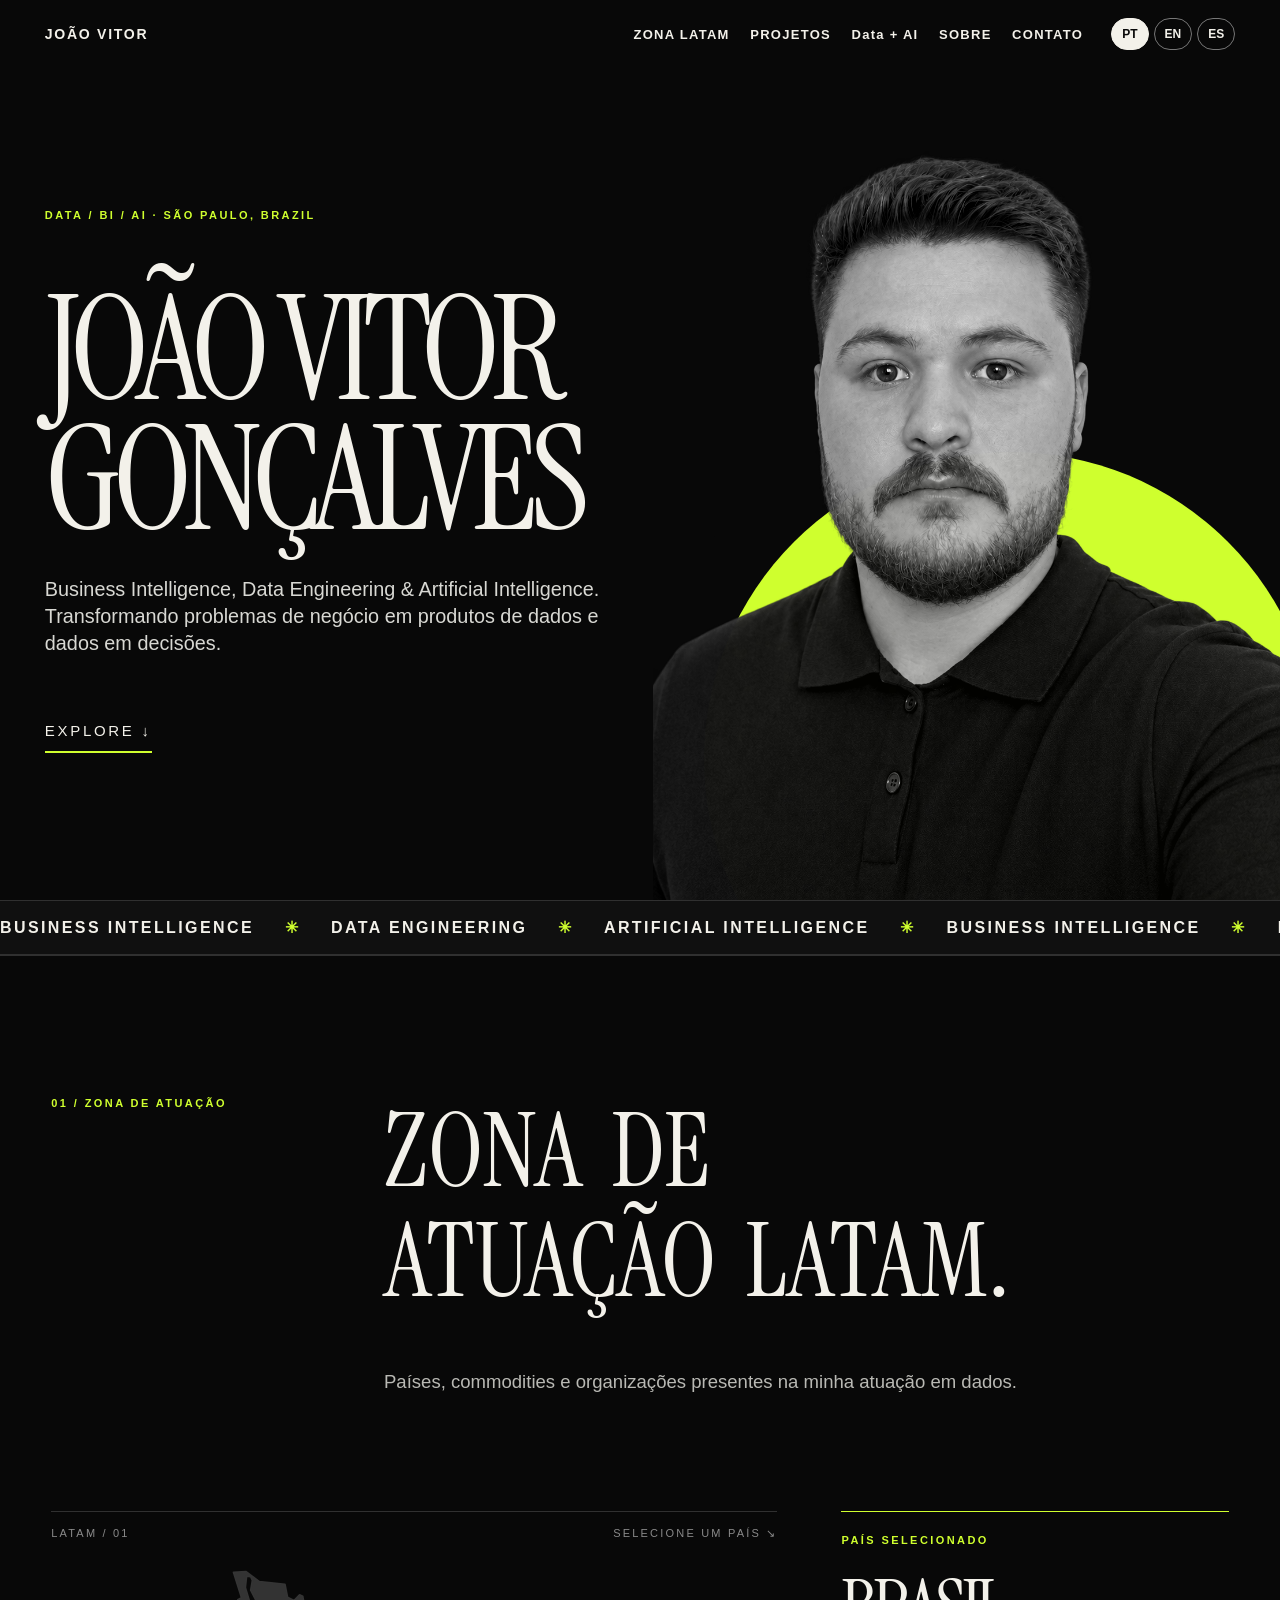
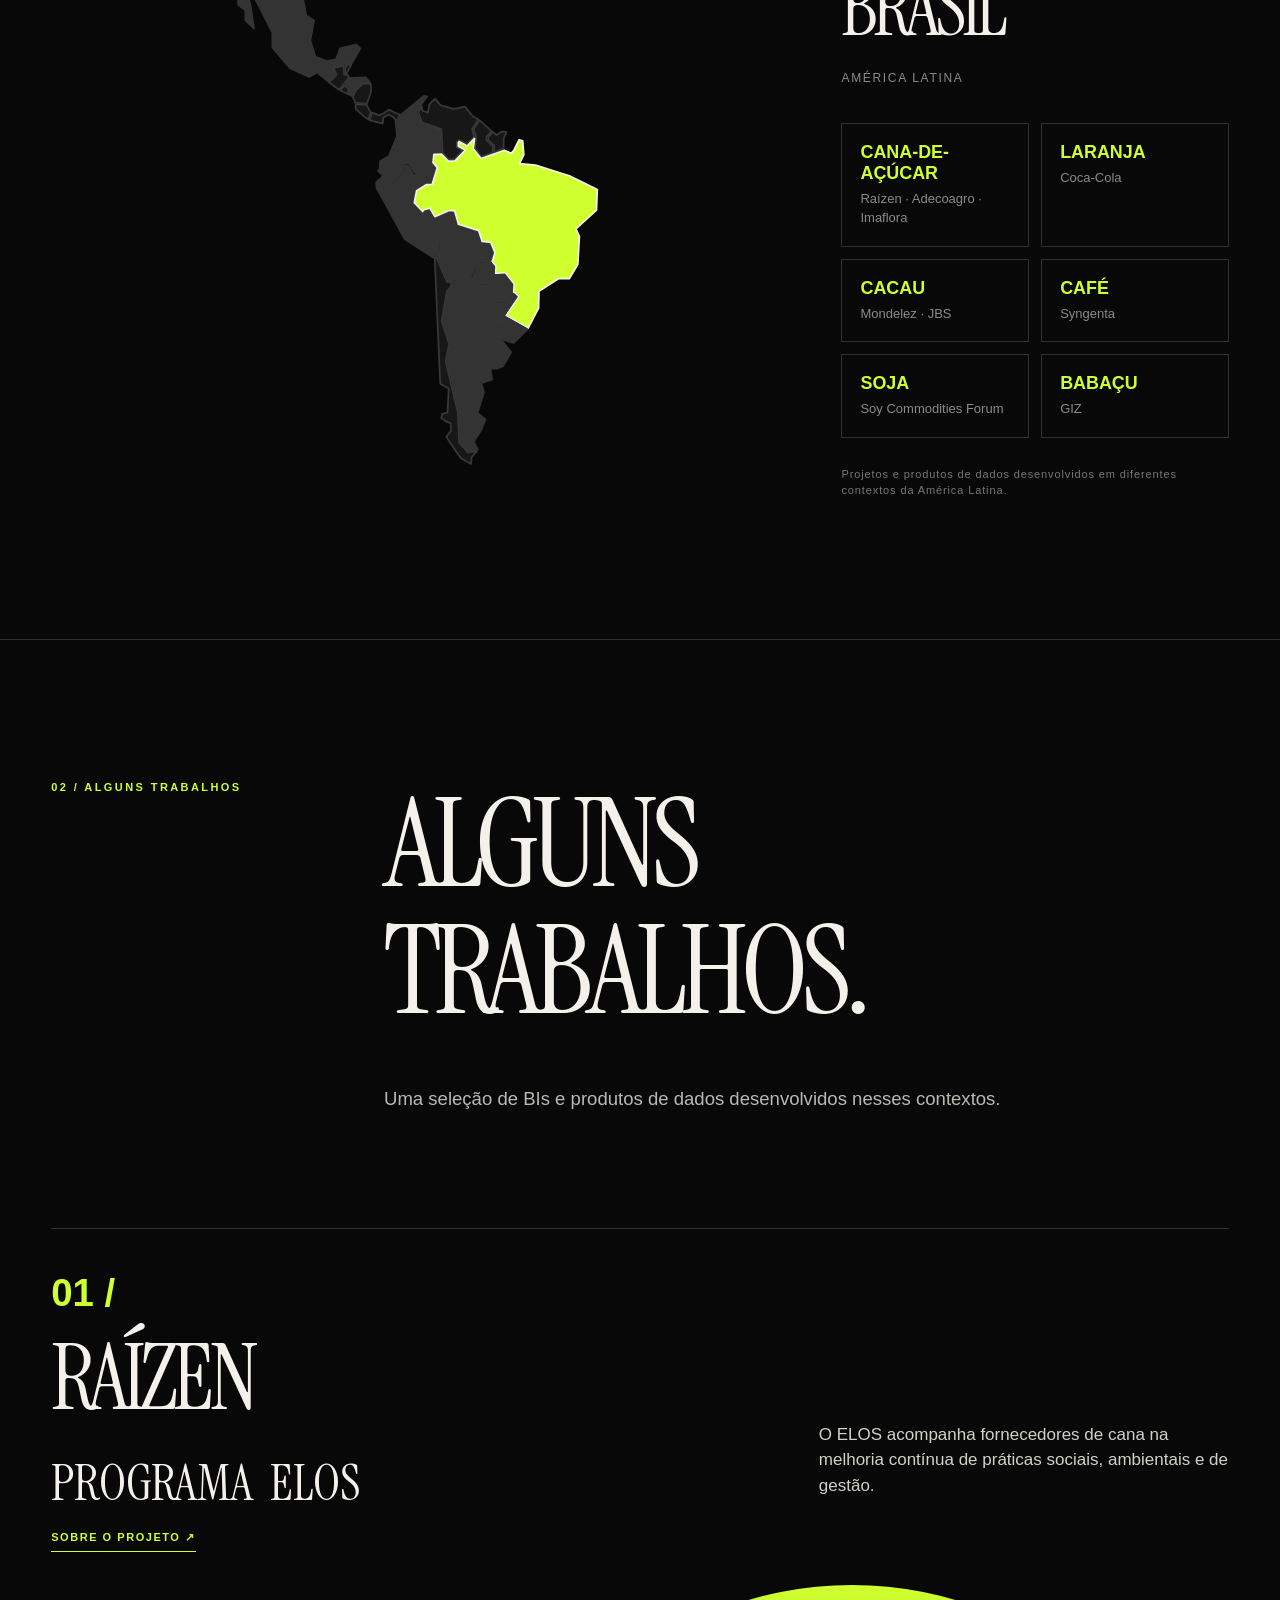
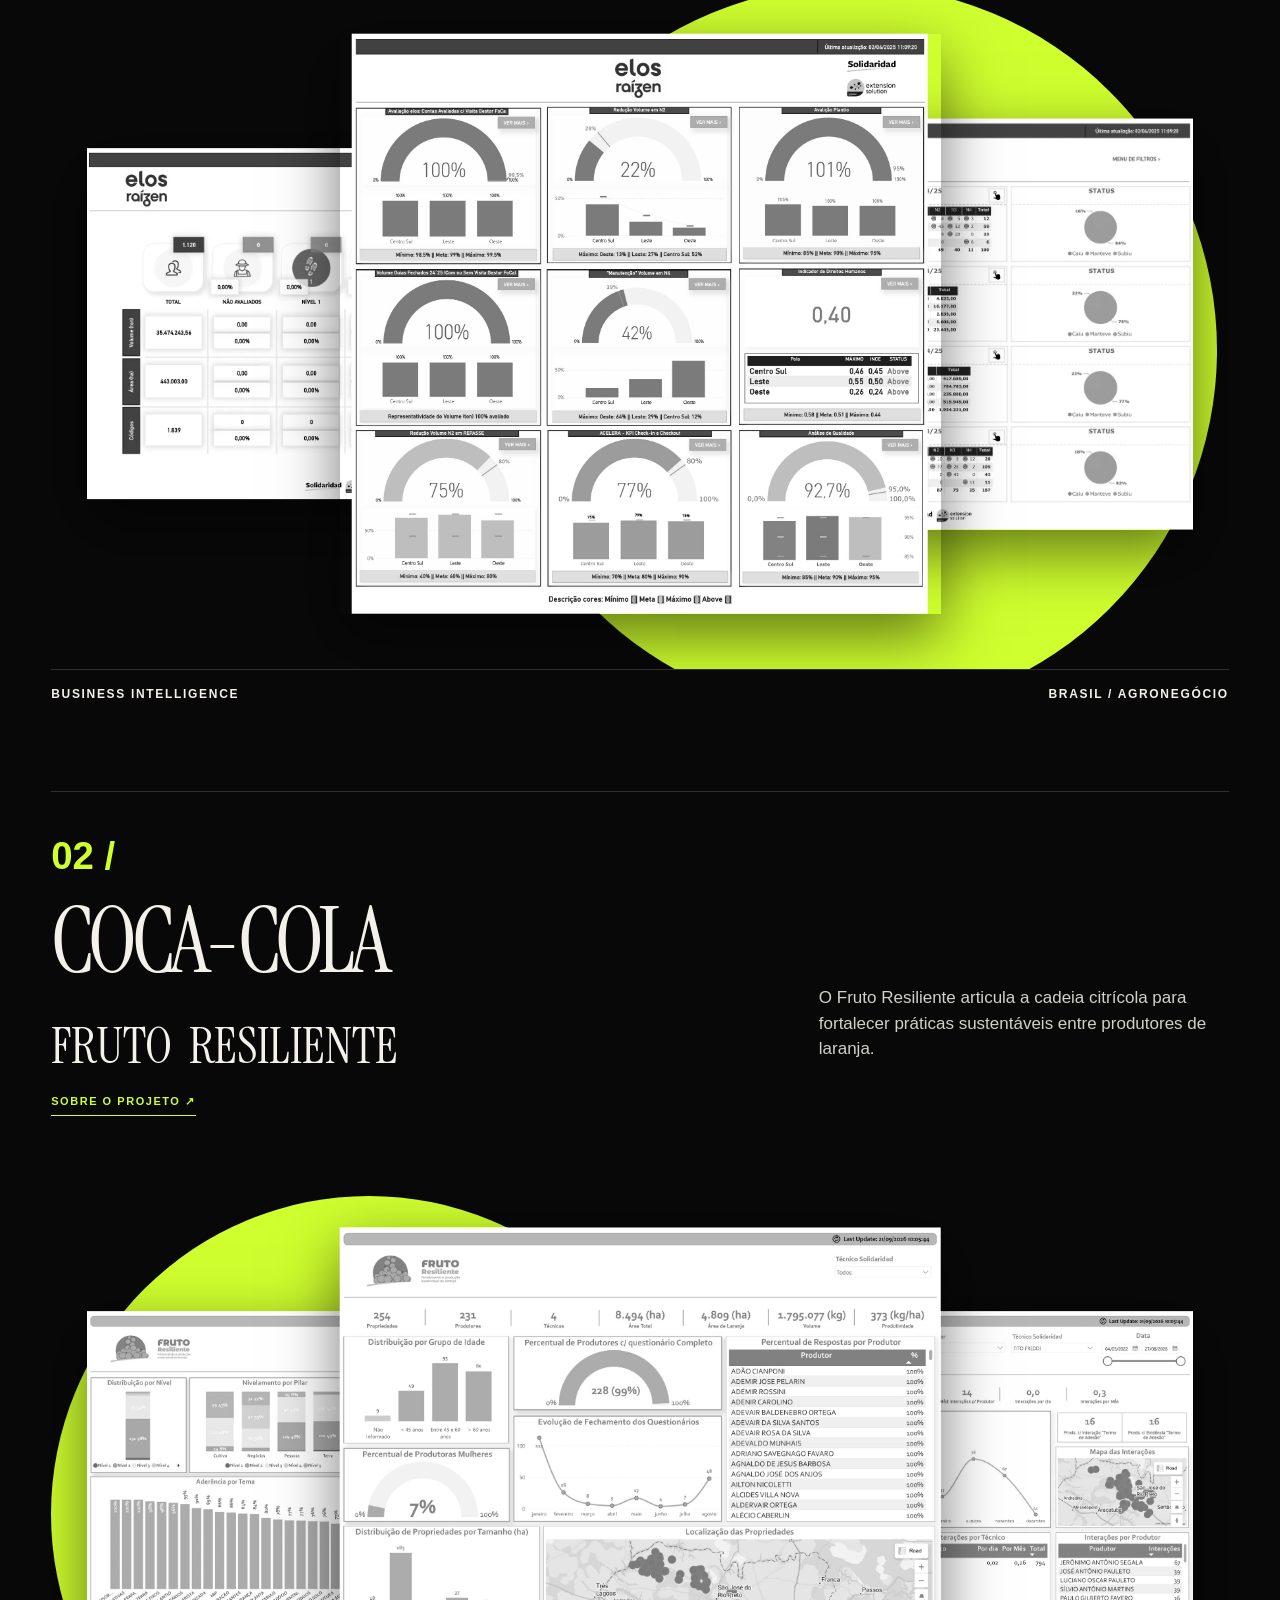
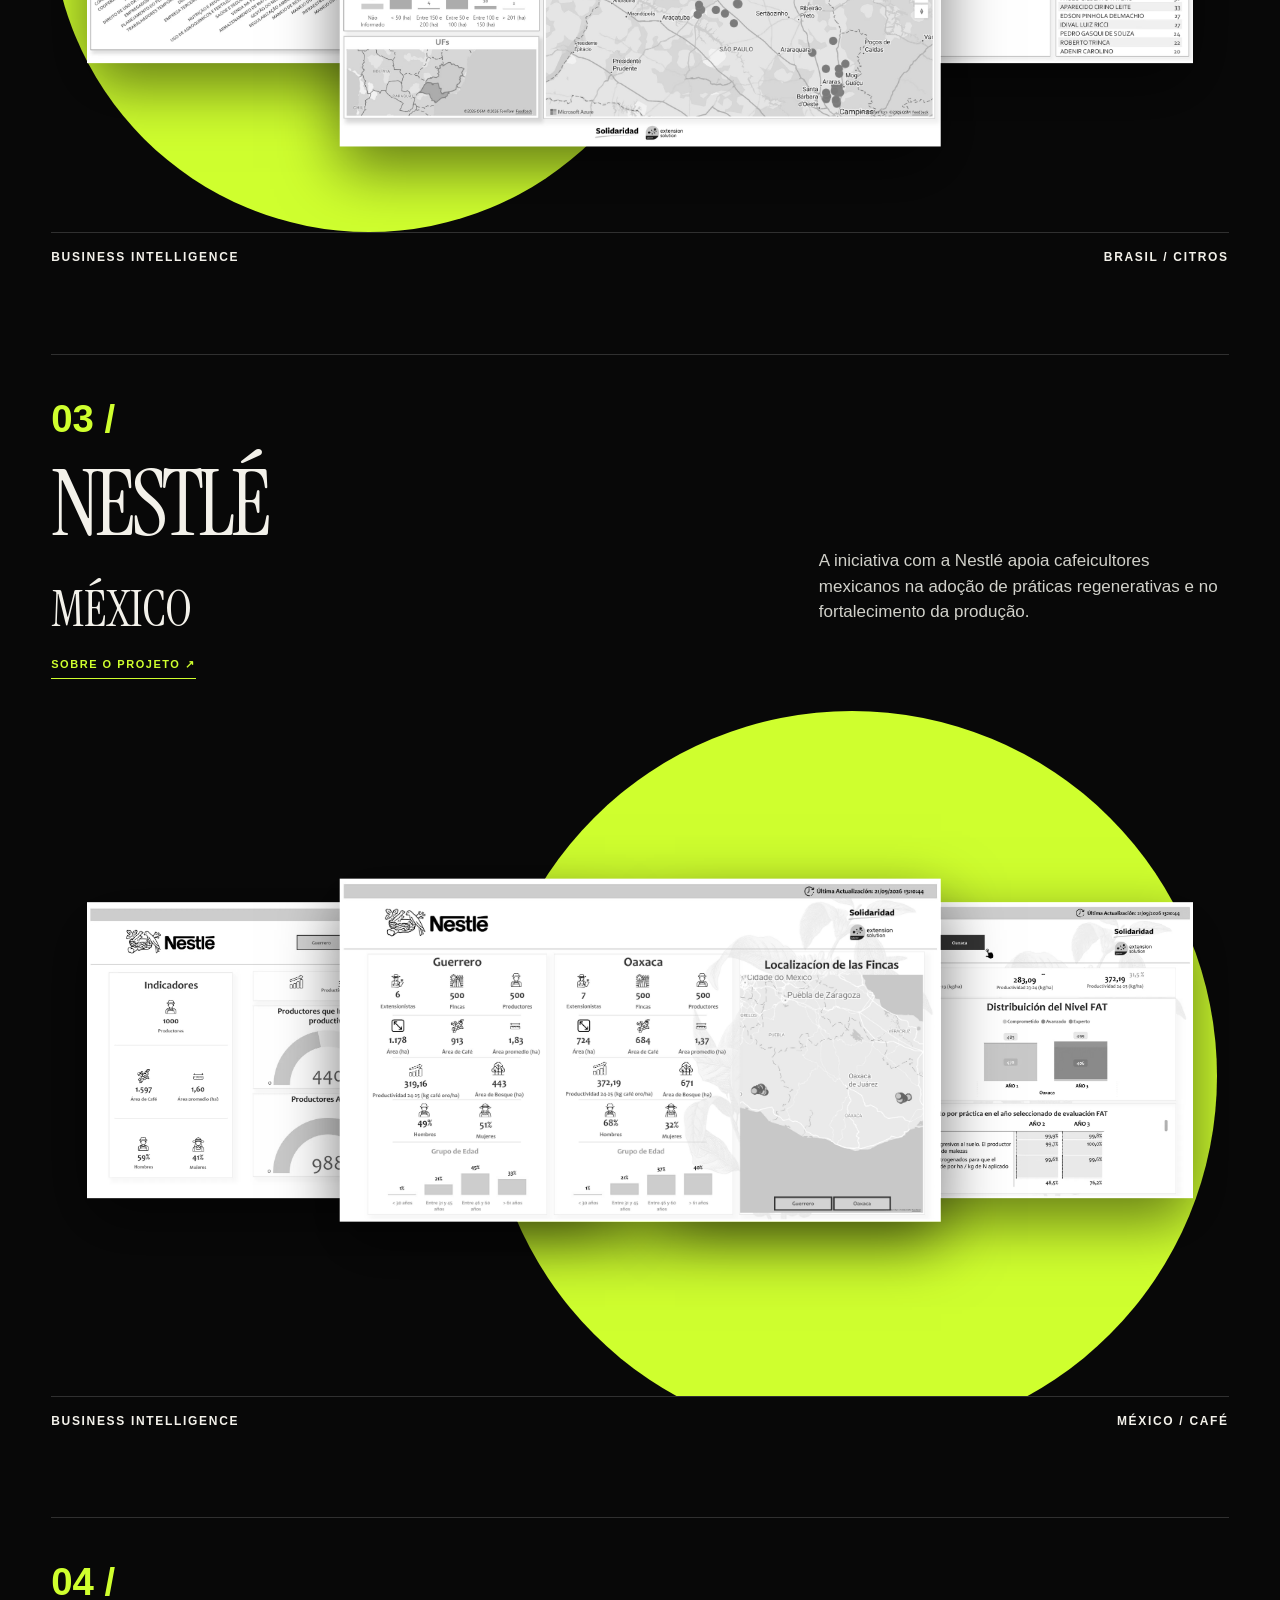
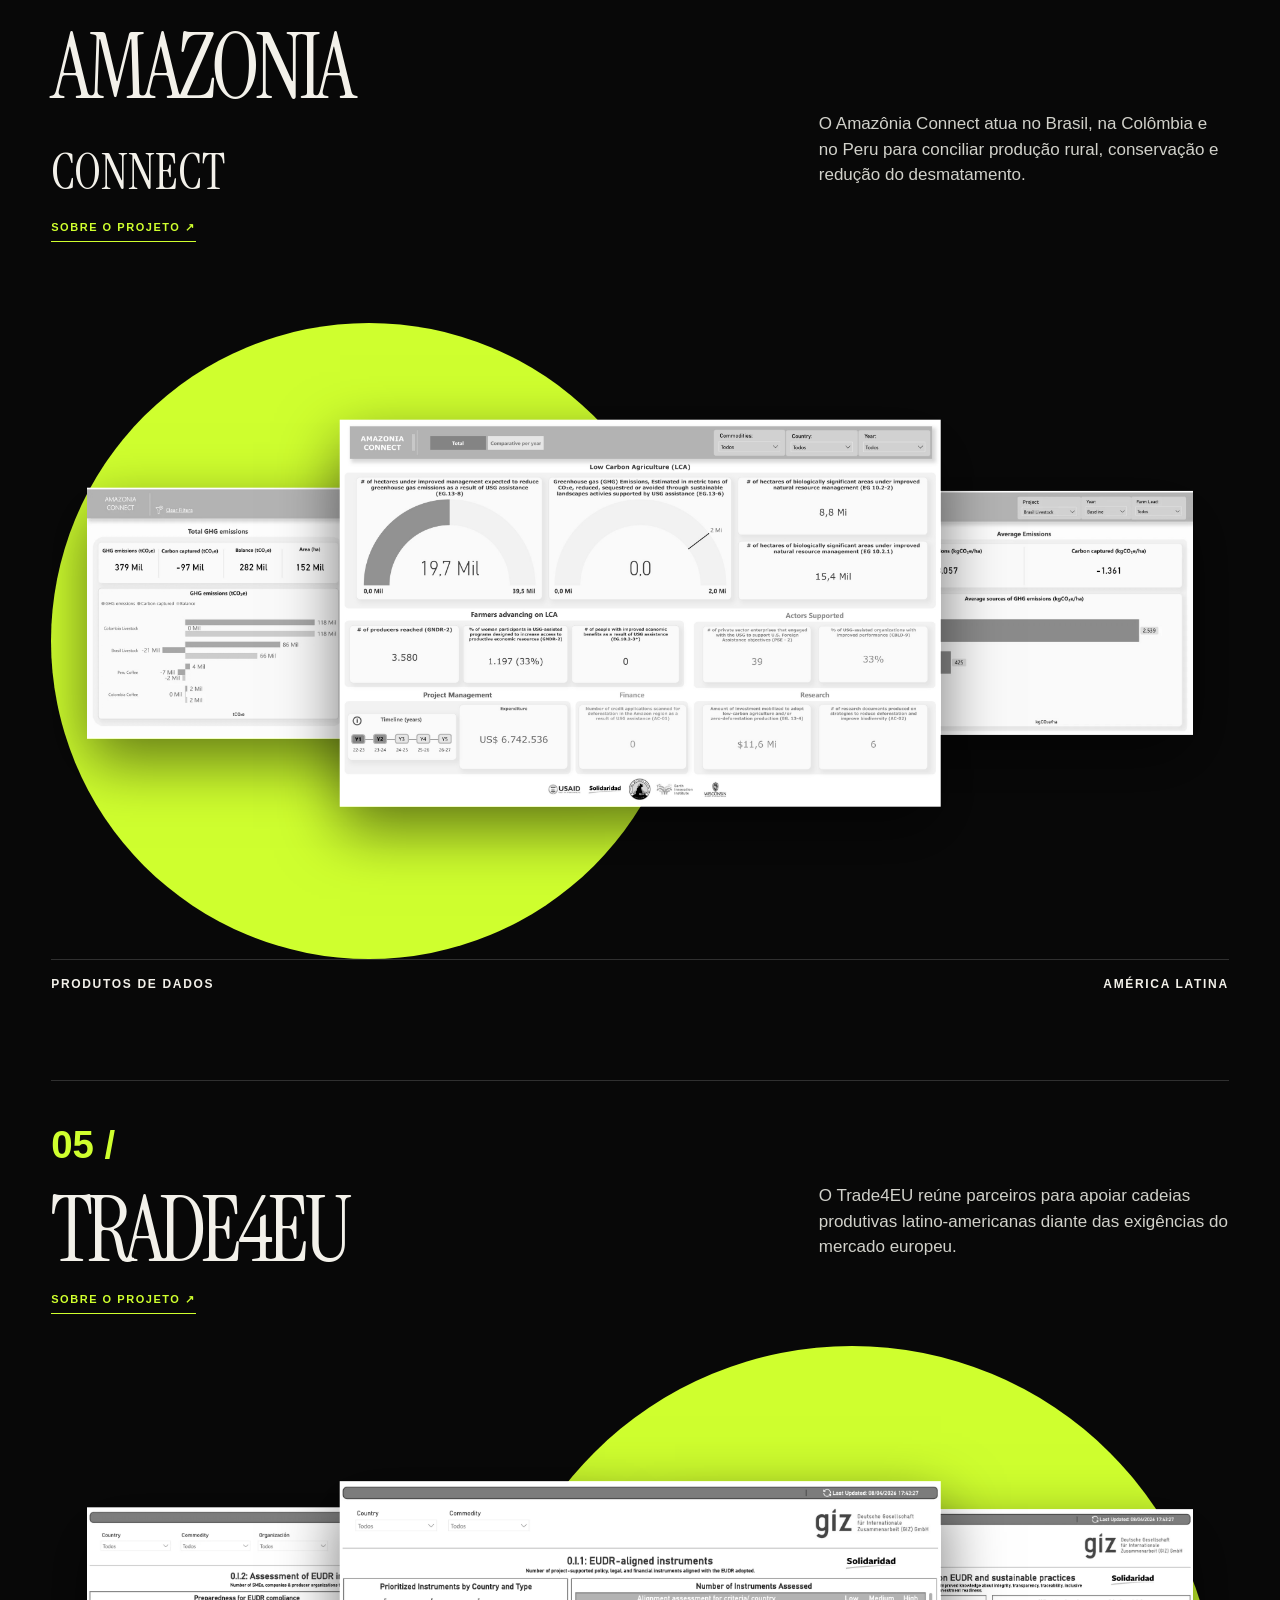
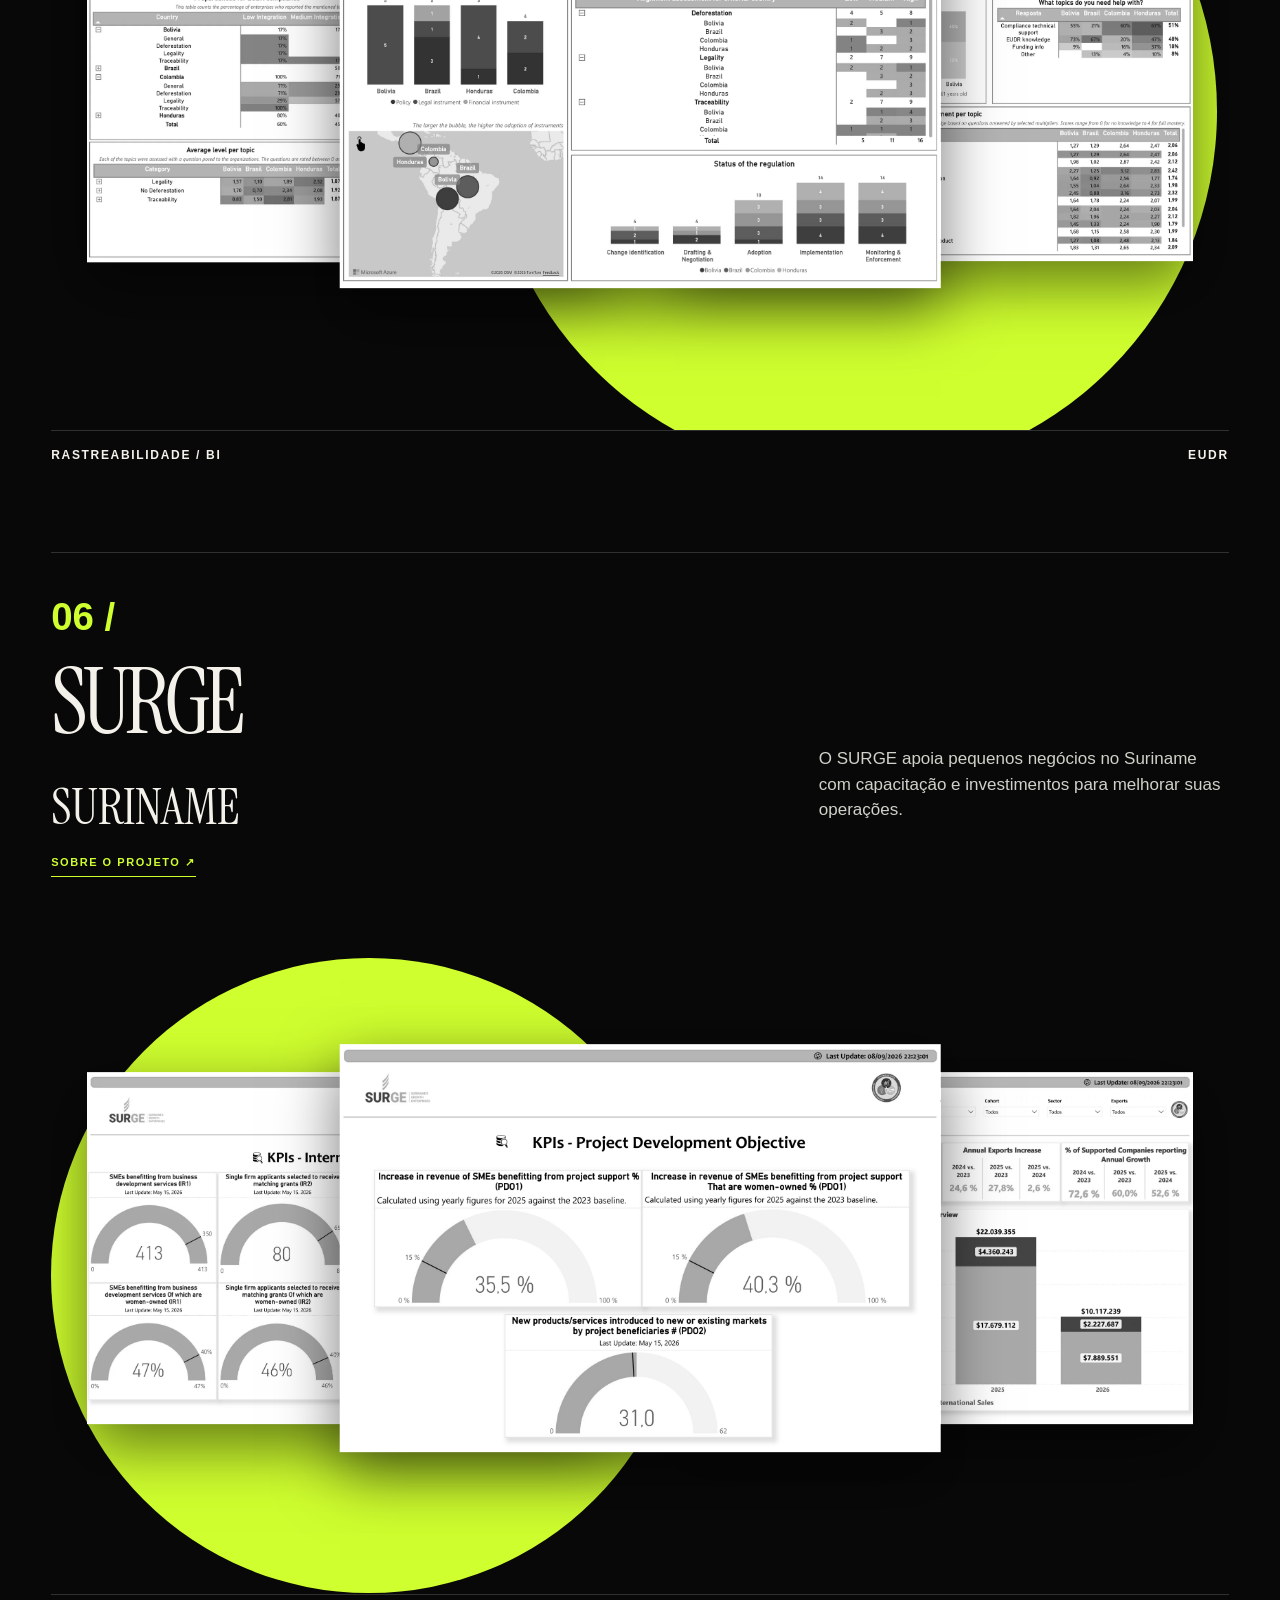
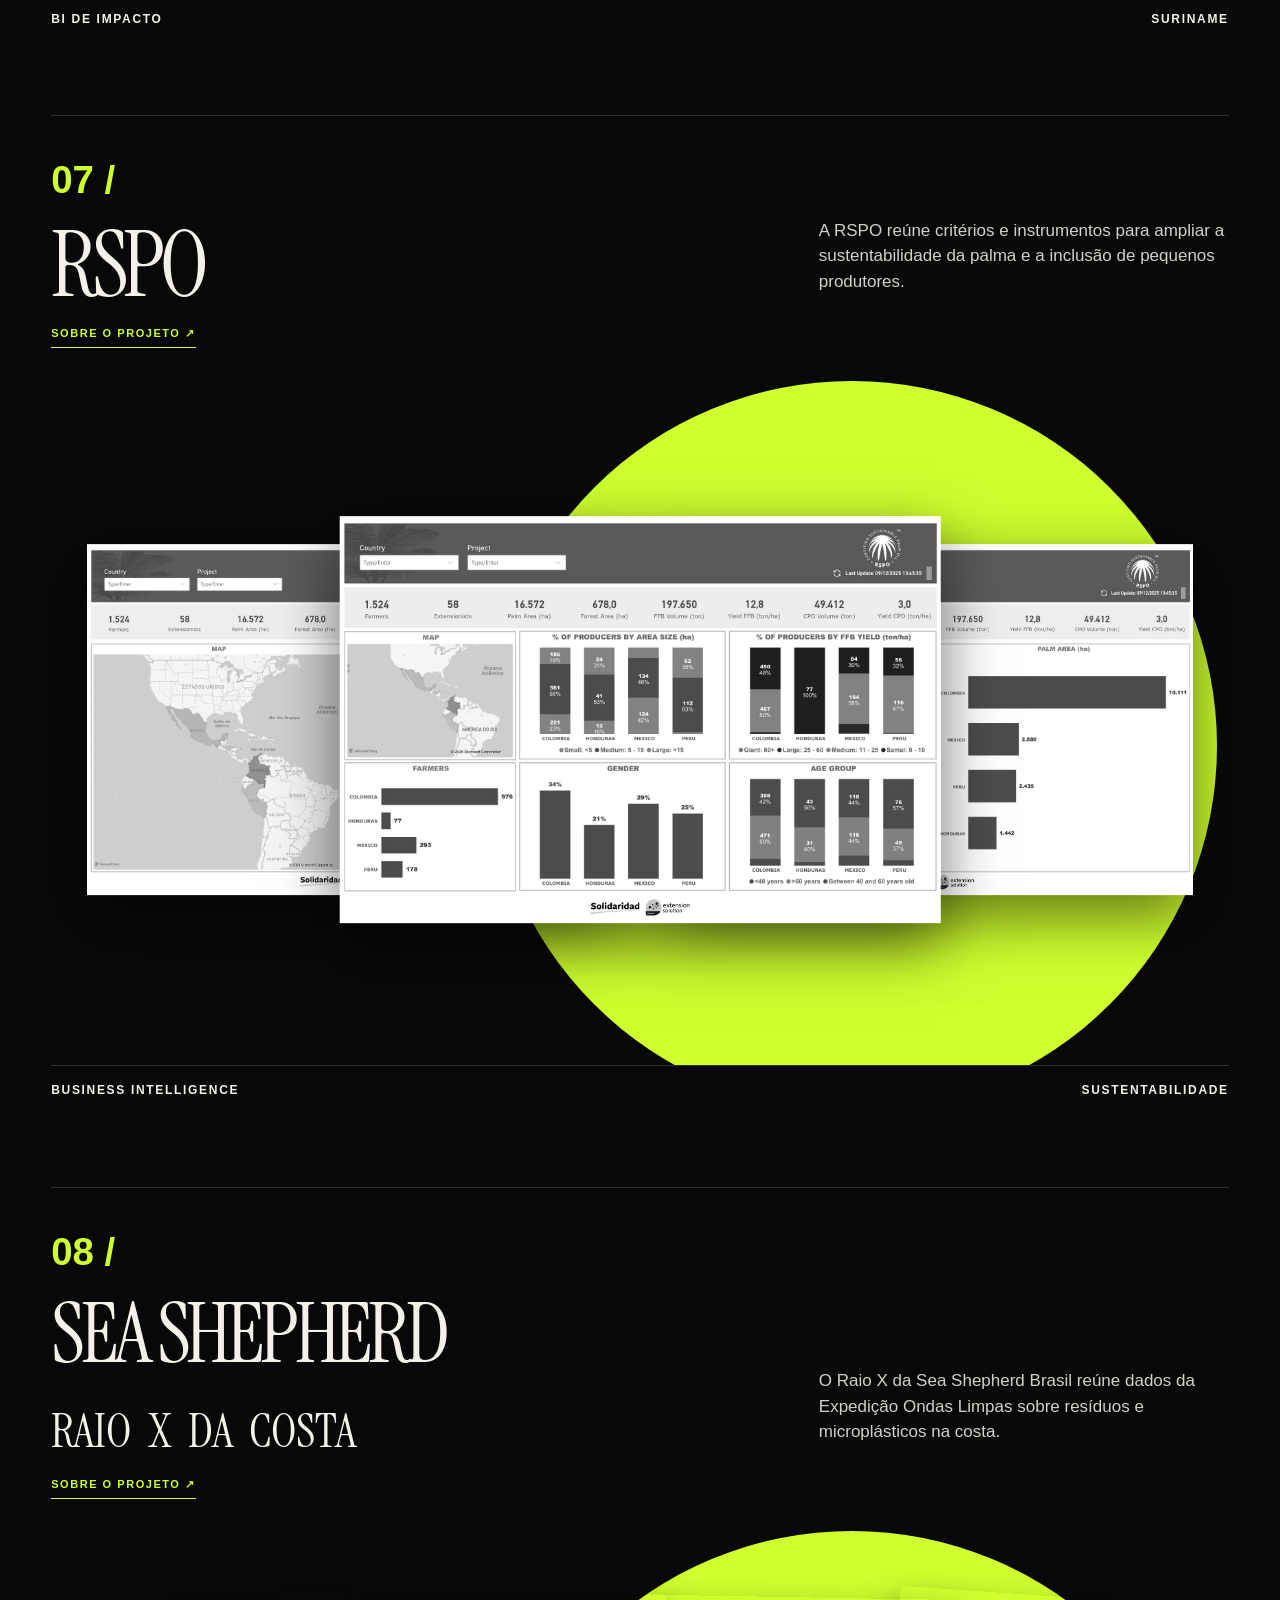
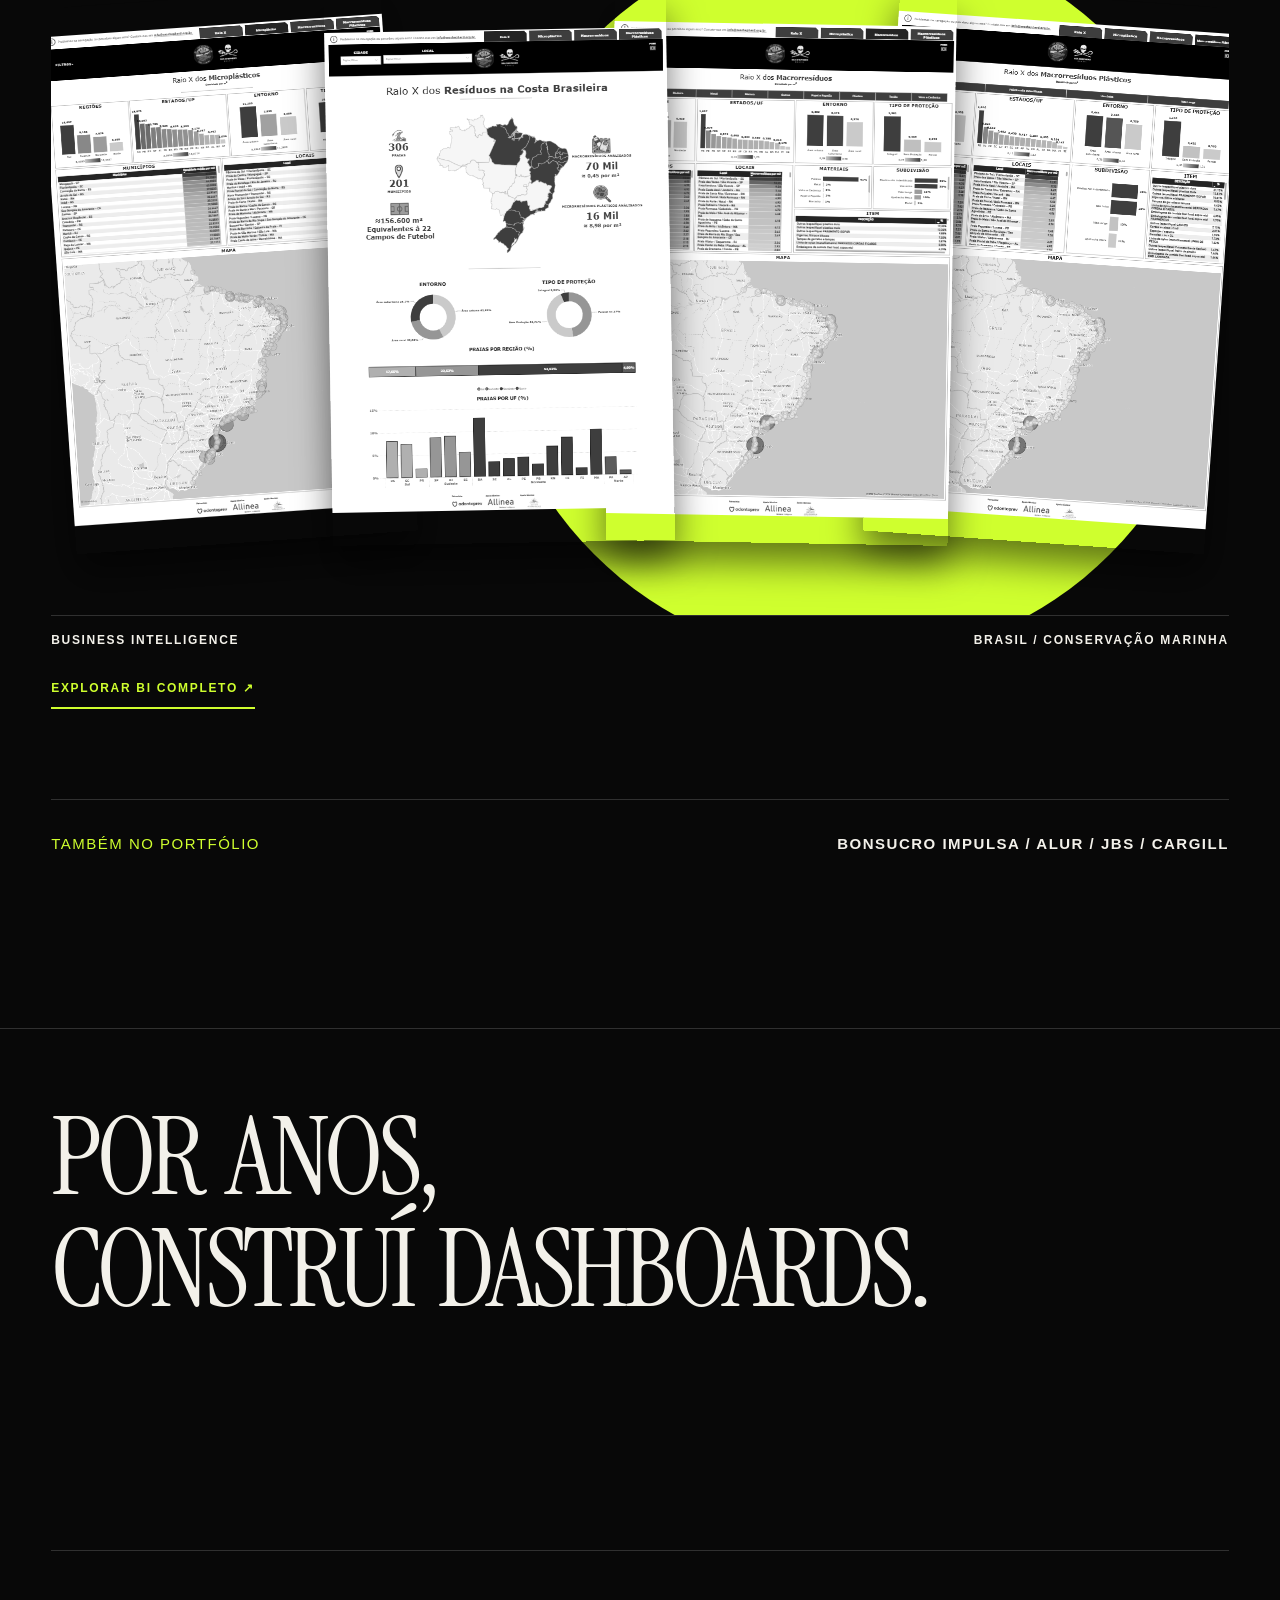
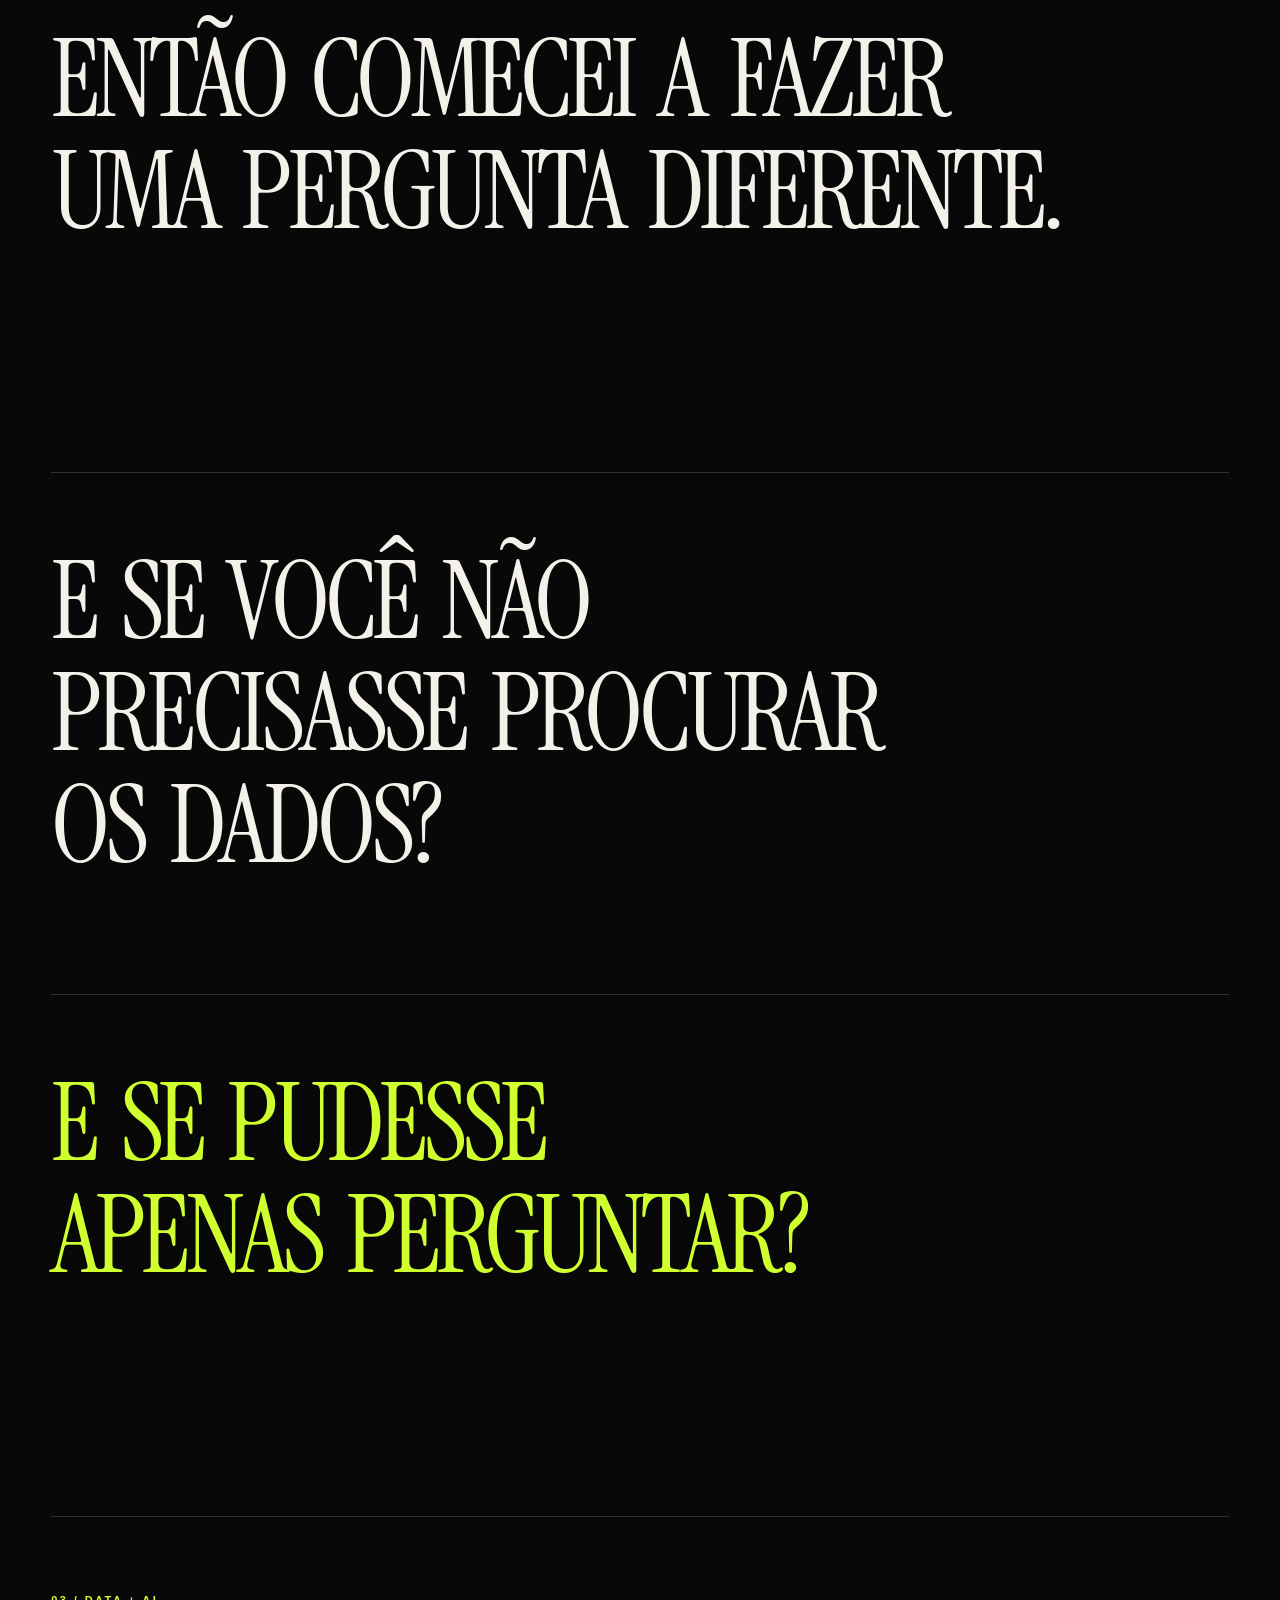
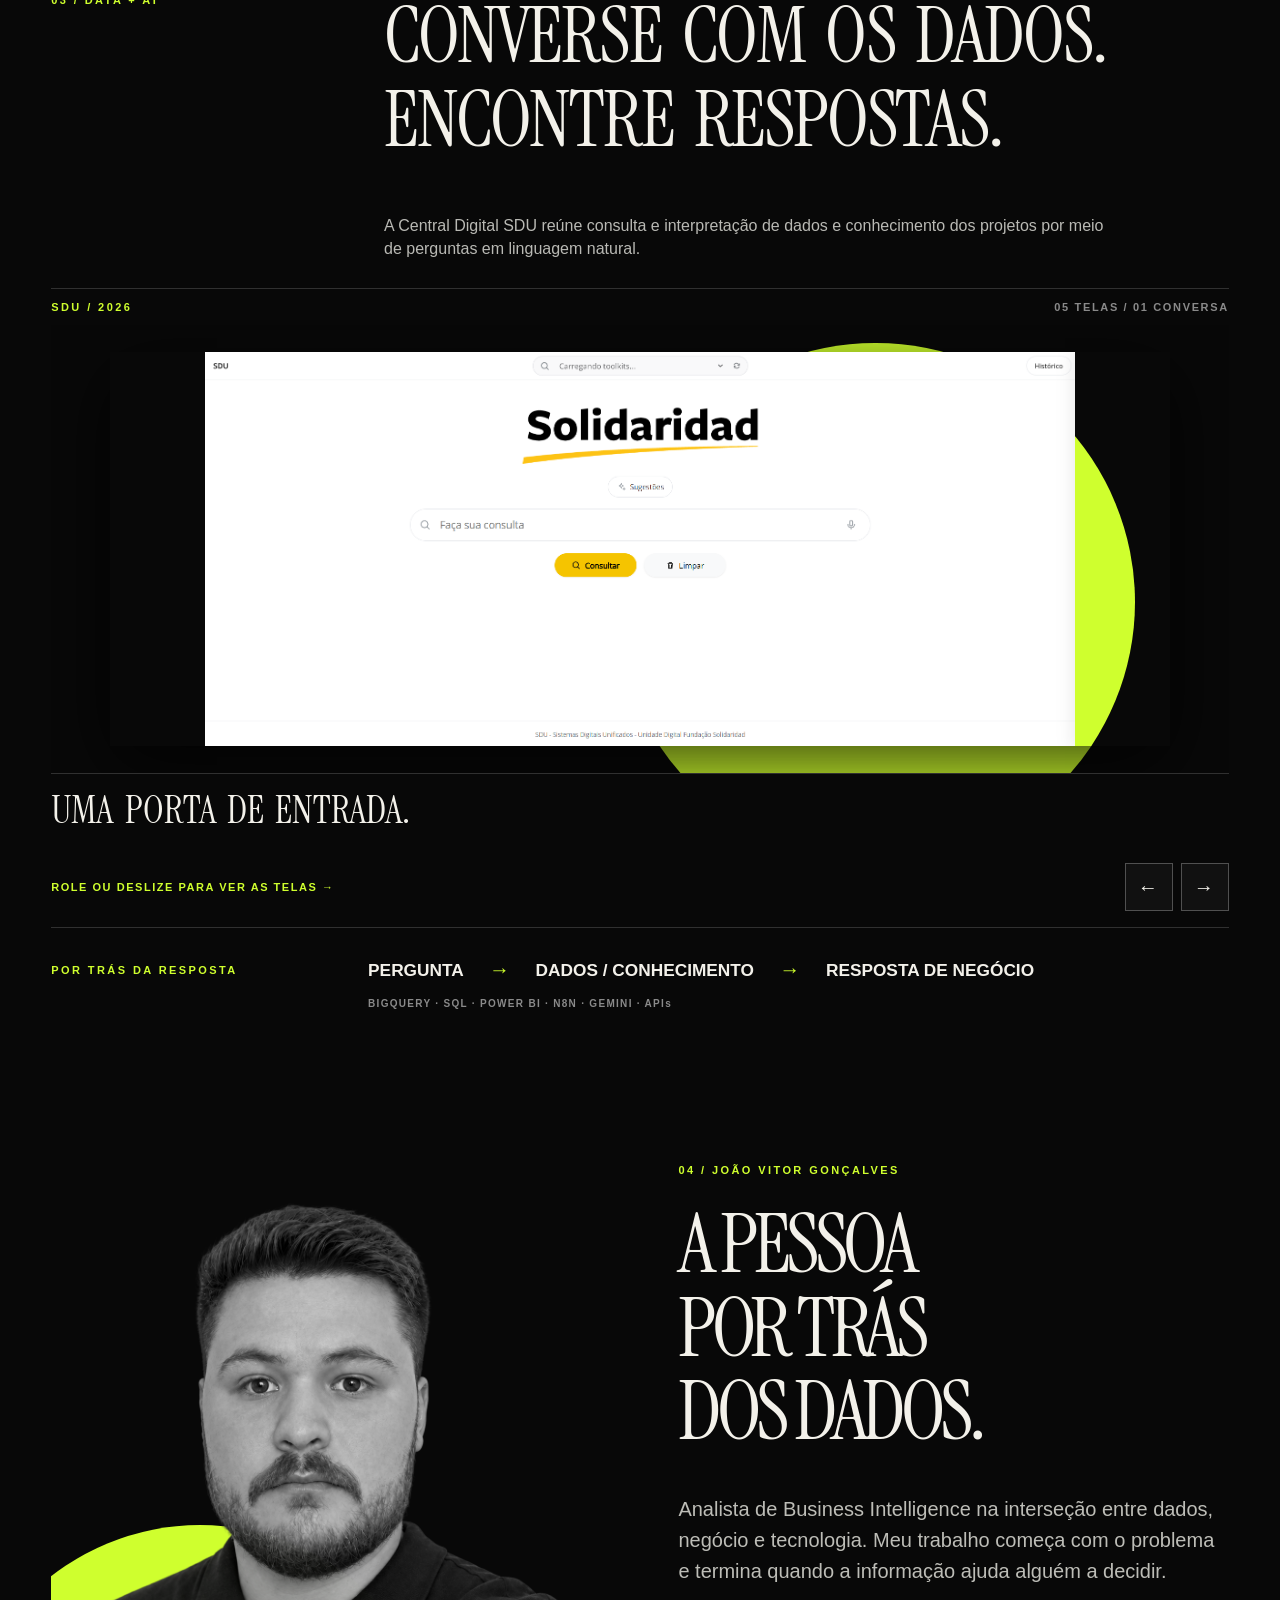
==== commit 2c0c25be: "Refine LATAM portfolio and project presentation" ====
--- a/index.html
+++ b/index.html
@@ -1,21 +1,11 @@
 <!doctype html>
 <html lang="pt-BR"><head><meta charset="utf-8"><meta name="viewport" content="width=device-width,initial-scale=1"><meta name="theme-color" content="#080808"><meta name="description" content="Portfólio de João Vitor Gonçalves · Business Intelligence, Data Engineering e Artificial Intelligence."><title>João Vitor Gonçalves — Data, BI &amp; AI</title><link rel="icon" type="image/svg+xml" href="assets/favicon.svg"><link rel="canonical" href="https://joaogoncalves-collab.github.io/LandingPage/"><meta property="og:type" content="website"><meta property="og:title" content="João Vitor Gonçalves — Data, BI &amp; AI"><meta property="og:description" content="Business Intelligence, Data Engineering e Artificial Intelligence. Projetos e produtos de dados na América Latina."><meta property="og:image" content="https://joaogoncalves-collab.github.io/LandingPage/assets/joao-portrait.png"><meta property="og:url" content="https://joaogoncalves-collab.github.io/LandingPage/"><meta name="twitter:card" content="summary_large_image"><link rel="stylesheet" href="site.css"><script defer src="operations-data.js"></script><script defer src="site.js"></script></head><body>
-<a class="skip" href="#work">Pular para o conteúdo</a>
-<nav class="nav" aria-label="Navegação principal"><a class="brand" href="#top">JVG / 26</a><div class="nav-side"><button class="menu-toggle" type="button" aria-expanded="false" aria-controls="navLinks" data-i18n="menu">MENU</button><div class="nav-links" id="navLinks"><a href="#work" data-i18n="navWork">Projetos</a><a href="#ai">Data + AI</a><a href="#about" data-i18n="navAbout">Sobre</a><a href="#contact" data-i18n="navContact">Contato</a></div><div class="langs" aria-label="Idioma"><button type="button" data-lang="pt" aria-label="Português">PT</button><button type="button" data-lang="en" aria-label="English">EN</button><button type="button" data-lang="es" aria-label="Español">ES</button></div></div></nav>
-<header class="hero" id="top"><div class="hero-circle" aria-hidden="true"></div><div class="hero-photo"><img src="assets/joao-cutout.png" width="1086" height="1448" alt="Retrato em preto e branco de João Vitor Gonçalves" fetchpriority="high"></div><div class="hero-content"><p class="eyebrow" data-i18n="heroEyebrow">DATA / BI / AI · SÃO PAULO, BRAZIL</p><h1><span>JOÃO VITOR</span><span>GONÇALVES</span></h1><p class="hero-desc" data-i18n="heroDesc">Business Intelligence, Data Engineering &amp; Artificial Intelligence.<br> Transformando problemas de negócio em produtos de dados e dados em decisões.</p><a class="explore" href="#work" data-i18n="explore">EXPLORE ↓</a></div></header>
+<a class="skip" href="#latam">Pular para o conteúdo</a>
+<nav class="nav" aria-label="Navegação principal"><a class="brand" href="#top">JOÃO VITOR</a><div class="nav-side"><button class="menu-toggle" type="button" aria-expanded="false" aria-controls="navLinks" data-i18n="menu">MENU</button><div class="nav-links" id="navLinks"><a href="#latam" data-i18n="navMap">ZONA LATAM</a><a href="#work" data-i18n="navWork">Projetos</a><a href="#ai">Data + AI</a><a href="#about" data-i18n="navAbout">Sobre</a><a href="#contact" data-i18n="navContact">Contato</a></div><div class="langs" aria-label="Idioma"><button type="button" data-lang="pt" aria-label="Português">PT</button><button type="button" data-lang="en" aria-label="English">EN</button><button type="button" data-lang="es" aria-label="Español">ES</button></div></div></nav>
+<header class="hero" id="top"><div class="hero-circle" aria-hidden="true"></div><div class="hero-photo"><img src="assets/joao-cutout.png" width="1086" height="1448" alt="Retrato em preto e branco de João Vitor Gonçalves" fetchpriority="high"></div><div class="hero-content"><p class="eyebrow" data-i18n="heroEyebrow">DATA / BI / AI · SÃO PAULO, BRAZIL</p><h1><span>JOÃO VITOR</span><span>GONÇALVES</span></h1><p class="hero-desc" data-i18n="heroDesc">Business Intelligence, Data Engineering &amp; Artificial Intelligence.<br> Transformando problemas de negócio em produtos de dados e dados em decisões.</p><a class="explore" href="#latam" data-i18n="explore">EXPLORE ↓</a></div></header>
 <div class="ticker" aria-hidden="true"><div>BUSINESS INTELLIGENCE <b>✳</b> DATA ENGINEERING <b>✳</b> ARTIFICIAL INTELLIGENCE <b>✳</b> BUSINESS INTELLIGENCE <b>✳</b> DATA ENGINEERING <b>✳</b> ARTIFICIAL INTELLIGENCE <b>✳</b></div></div>
 <main>
-<section class="work section" id="work"><div class="wrap"><div class="section-intro reveal"><div class="eyebrow" data-i18n="workLabel">01 / PROJETOS</div><h2 data-i18n="workTitle">SELECTED<br>WORK.</h2><p data-i18n="workDesc">Produtos de Business Intelligence e dados para operações, cadeias produtivas e decisões em diferentes contextos.</p></div>
-<article class="case reveal"><div class="case-top"><div><span class="case-no">01 /</span><h3>RAÍZEN<br><em>PROGRAMA ELOS</em></h3></div><p data-i18n="raizenDesc">Inteligência de campo e indicadores operacionais em um produto de BI em evolução.</p></div><div class="case-visual"><div class="orb"></div><div class="dashboard-stack"><img class="panel panel-prev" src="assets/raizen-elos-page-2.webp" width="1473" height="1000" alt="Dashboard original do Programa ELOS da Raízen, página 2" loading="lazy"><img class="panel panel-next" src="assets/raizen-elos-page-3.webp" width="1261" height="1000" alt="Dashboard original do Programa ELOS da Raízen, página 3" loading="lazy"><img class="panel panel-main" src="assets/raizen-elos.jpg" width="3500" height="3526" alt="Dashboard original do Programa ELOS da Raízen, página principal" loading="lazy"></div></div><div class="case-bottom"><span>BUSINESS INTELLIGENCE</span><span>BRAZIL / AGRIBUSINESS</span></div></article>
-<article class="case reveal"><div class="case-top"><div><span class="case-no">02 /</span><h3>COCA-COLA<br><em>FRUTO RESILIENTE</em></h3></div><p data-i18n="cocaDesc">Acompanhamento de produtores e propriedades de citros com indicadores de campo.</p></div><div class="case-visual left"><div class="orb"></div><div class="dashboard-stack"><img class="panel panel-prev" src="assets/coca-cola-fruto-resiliente-page-2.webp" width="1473" height="1000" alt="Dashboard original Fruto Resiliente, página 2" loading="lazy"><img class="panel panel-next" src="assets/coca-cola-fruto-resiliente-page-3.webp" width="1473" height="1000" alt="Dashboard original Fruto Resiliente, página 3" loading="lazy"><img class="panel panel-main" src="assets/coca-cola-fruto-resiliente.jpg" width="3500" height="3025" alt="Dashboard original Fruto Resiliente, página principal" loading="lazy"></div></div><div class="case-bottom"><span>BUSINESS INTELLIGENCE</span><span>BRAZIL / CITRUS</span></div></article>
-<article class="case reveal"><div class="case-top"><div><span class="case-no">03 /</span><h3>NESTLÉ<br><em>MÉXICO</em></h3></div><p data-i18n="nestleDesc">Visão analítica de produtores, propriedades e produção de café no México.</p></div><div class="case-visual"><div class="orb"></div><div class="dashboard-stack"><img class="panel panel-prev" src="assets/nestle-mexico-page-2.webp" width="1600" height="913" alt="Dashboard original Nestlé México, página 2" loading="lazy"><img class="panel panel-next" src="assets/nestle-mexico-page-3.webp" width="1600" height="913" alt="Dashboard original Nestlé México, página 3" loading="lazy"><img class="panel panel-main" src="assets/nestle-mexico.jpg" width="3200" height="1826" alt="Dashboard original Nestlé México, página principal" loading="lazy"></div></div><div class="case-bottom"><span>BUSINESS INTELLIGENCE</span><span>MEXICO / COFFEE</span></div></article>
-<article class="case reveal"><div class="case-top"><div><span class="case-no">04 /</span><h3>AMAZONIA<br><em>CONNECT</em></h3></div><p data-i18n="amazoniaDesc">Dados para acompanhar iniciativas em cadeias produtivas da Amazônia.</p></div><div class="case-visual left"><div class="orb"></div><div class="dashboard-stack"><img class="panel panel-prev" src="assets/amazonia-connect-page-2.webp" width="1600" height="774" alt="Dashboard original Amazonia Connect, página 2" loading="lazy"><img class="panel panel-next" src="assets/amazonia-connect-page-3.webp" width="1600" height="754" alt="Dashboard original Amazonia Connect, página 3" loading="lazy"><img class="panel panel-main" src="assets/amazonia-connect.jpg" width="4000" height="2575" alt="Dashboard original Amazonia Connect, página principal" loading="lazy"></div></div><div class="case-bottom"><span>DATA PRODUCTS</span><span>LATIN AMERICA</span></div></article>
-<article class="case reveal"><div class="case-top"><div><span class="case-no">05 /</span><h3>TRADE4EU</h3></div><p data-i18n="tradeDesc">Rastreabilidade e análise de cadeias produtivas para o contexto EUDR.</p></div><div class="case-visual"><div class="orb"></div><div class="dashboard-stack"><img class="panel panel-prev" src="assets/trade4eu-page-2.webp" width="1458" height="1000" alt="Dashboard original Trade4EU, página 2" loading="lazy"><img class="panel panel-next" src="assets/trade4eu-page-3.webp" width="1473" height="1000" alt="Dashboard original Trade4EU, página 3" loading="lazy"><img class="panel panel-main" src="assets/trade4eu.jpg" width="3500" height="2376" alt="Dashboard original Trade4EU, página principal" loading="lazy"></div></div><div class="case-bottom"><span>TRACEABILITY / BI</span><span>EUDR</span></div></article>
-<article class="case reveal"><div class="case-top"><div><span class="case-no">06 /</span><h3>SURGE<br><em>SURINAME</em></h3></div><p data-i18n="surgeDesc">Indicadores de desenvolvimento de pequenos negócios apresentados em BI.</p></div><div class="case-visual left"><div class="orb"></div><div class="dashboard-stack"><img class="panel panel-prev" src="assets/surge-suriname-page-2.webp" width="1473" height="1000" alt="Dashboard original SURGE Suriname, página 2" loading="lazy"><img class="panel panel-next" src="assets/surge-suriname-page-3.webp" width="1473" height="1000" alt="Dashboard original SURGE Suriname, página 3" loading="lazy"><img class="panel panel-main" src="assets/surge-suriname.jpg" width="3500" height="2376" alt="Dashboard original SURGE Suriname, página principal" loading="lazy"></div></div><div class="case-bottom"><span>IMPACT BI</span><span>SURINAME</span></div></article>
-<article class="case reveal"><div class="case-top"><div><span class="case-no">07 /</span><h3>RSPO</h3></div><p data-i18n="rspoDesc">Perfil e indicadores para iniciativas ligadas ao óleo de palma.</p></div><div class="case-visual"><div class="orb"></div><div class="dashboard-stack"><img class="panel panel-prev" src="assets/rspo-page-2.webp" width="1473" height="1000" alt="Dashboard original RSPO ISH, página 2" loading="lazy"><img class="panel panel-next" src="assets/rspo-page-3.webp" width="1473" height="1000" alt="Dashboard original RSPO ISH, página 3" loading="lazy"><img class="panel panel-main" src="assets/rspo.jpg" width="3500" height="2376" alt="Dashboard original RSPO ISH, página principal" loading="lazy"></div></div><div class="case-bottom"><span>BUSINESS INTELLIGENCE</span><span>SUSTAINABILITY</span></div></article>
-<article class="case sea-case reveal" id="sea-shepherd"><div class="case-top"><div><span class="case-no">08 /</span><h3>SEA SHEPHERD<br><em>RAIO X DA COSTA</em></h3></div><p data-i18n="seaDesc">Dados sobre resíduos e microplásticos na costa brasileira, em quatro páginas de BI.</p></div><div class="case-visual sea-visual"><div class="orb"></div><div class="dashboard-stack sea-stack"><img class="panel panel-prev" src="assets/sea-shepherd-microplasticos.png" width="562" height="807" alt="Raio X dos Microplásticos" loading="lazy"><img class="panel panel-next" src="assets/sea-shepherd-macroresiduos.png" width="560" height="808" alt="Raio X dos Macrorresíduos" loading="lazy"><img class="panel panel-main" src="assets/sea-shepherd-residuos.png" width="575" height="808" alt="Raio X dos Resíduos na Costa Brasileira" loading="lazy"><img class="panel panel-four" src="assets/sea-shepherd-macroplasticos.png" width="668" height="971" alt="Raio X dos Macrorresíduos Plásticos" loading="lazy"></div></div><div class="case-bottom"><span>BUSINESS INTELLIGENCE</span><span>BRASIL / CONSERVAÇÃO MARINHA</span></div><a class="sea-link" href="https://app.powerbi.com/view?r=eyJrIjoiODQwMmViMGQtMTZhYy00NzczLTk3ZjgtMmVmYWQ1OWVhNzhhIiwidCI6ImU1ZmVhY2Q2LWE5YTQtNDY1NS1hZDM4LTMzZTNjYWI5NDAzYiJ9" target="_blank" rel="noopener noreferrer" data-i18n="seaLink">EXPLORAR BI COMPLETO ↗</a></article>
-<div class="more-work reveal"><span data-i18n="moreWork">TAMBÉM NO PORTFÓLIO</span><strong>BONSUCRO IMPULSA / ALUR / JBS / CARGILL</strong></div></div></section>
-<section class="latam section" id="latam"><div class="wrap"><div class="section-intro reveal"><span class="eyebrow" data-i18n="latamLabel">02 / AMÉRICA LATINA</span><h2 data-i18n="latamTitle">PELA<br>AMÉRICA LATINA.</h2><p data-i18n="latamDesc">Dados, produtos digitais e inteligência de negócio aplicados a diferentes países, cadeias produtivas e contextos.</p></div><div class="map-layout reveal"><div class="map-area"><div class="map-head"><span>LATAM / 01</span><span data-i18n="mapHint">SELECIONE UM PAÍS ↘</span></div><svg class="latin-map" xmlns="http://www.w3.org/2000/svg" viewBox="125 425 205 280" role="group" aria-label="Mapa vetorial da América Latina">
+<section class="latam section" id="latam"><div class="wrap"><div class="section-intro reveal"><span class="eyebrow" data-i18n="latamLabel">01 / ZONA DE ATUAÇÃO</span><h2 data-i18n="latamTitle">ZONA DE<br>ATUAÇÃO LATAM.</h2><p data-i18n="latamDesc">Países, commodities e organizações presentes na minha atuação em dados.</p></div><div class="map-layout reveal"><div class="map-area"><div class="map-head"><span>LATAM / 01</span><span data-i18n="mapHint">SELECIONE UM PAÍS ↘</span></div><svg class="latin-map" xmlns="http://www.w3.org/2000/svg" viewBox="125 425 205 280" role="group" aria-label="Mapa vetorial da América Latina">
 <g fill="#171717" stroke="#383838" stroke-width=".9" stroke-linejoin="round">
 <path id="MX" data-country="MX" d="M133.847 433.982l4.175 13.146-1.945 1.09.216 2.61 3.674 2.826v5.23l4.538 4.355-1.945-12.848-2.593-8.497.648-5.877 2.16.217.866 1.962-.864 5.005 11.237 21.99v7.84l9.077 10.667 9.94 4.572 4.106-2.396 5.835 4.79 3.46-3.484-1.514-3.925 4.97-1.52 1.513.872 1.512-1.522h2.377l4.32-7.624-2.16-1.962-8.428 1.962-1.945 5.662-4.97.874-5.835-2.396-2.593-8.27 1.96-10.435-4.01-2.5-1.91-10.02-1.6-.682-2.92 2.965-3.355-1.79-1.313-6.68-13.286-1.394-6.863-5.16-6.536.342z"/>
 <path id="GT" d="M183.456 491.11l5.126 3.752 5.17-6.423-.882-1.332-1.764-.062v-3.76l-1.322-.805-4.002 1.193 1.53 3.526-3.856 3.91z"/><path id="BZ" d="M191.823 483.228l-.043 3.154h.726l2.472-4.615H193.3l-1.477 1.46z"/><path id="SV" d="M189.308 495.217l4.062 2.022-.06-3.208-2.084-1.27-1.918 2.455z"/>
@@ -30,8 +20,18 @@
 <path id="AR" data-country="AR" d="M279.05 600.613l1.677 1.57-6.37 9.468-2.24 2.48.777 10.813 4.918 5.974-4.132 7.21-3.13 1.35h-3.578l1.003 5.626-5.593 1.92 1.34 4.73-3.354 10.7 4.14 3.38-2.238 5.515-3.804 5.975 2.014 4.165-4.918.786-4.028-4.95-.674-15.433-6.258-26.208 1.893-9.163-4.028-11.714 2.68-15.204 2.463-2.93-.605-2.223 3.164-2.89 7.053.484 3.942 4.21 4.555.078 4.668 2.853-1.375 3.217.33 3.25 6.61-.312 3.097-4.727z"/>
 <path id="CL" d="M260.137 682.24l-2.775 3.067-.337 3.604-5.368-3.042-5.705-8.22-1.677-2.933 2.35-3.043-.224-3.83-2.68-1.124-2.125-1.572.45-2.144 2.79-.787.563-12.387-4.356-2.48-2.844-64.477.735-1.277 5.567 12.836 1.78.034.58 2.05-2.37 2.867-2.722 15.45 3.873 11.894-1.79 9.007 6.31 26.486.667 15.49 4.52 5.23 4.79-.697z"/>
 </g></svg>
-<div id="mapTooltip" class="map-tooltip" aria-hidden="true"></div></div><aside class="country-panel" aria-live="polite"><span class="eyebrow" data-i18n="selectedCountry">PAÍS SELECIONADO</span><h3 id="countryName">BRASIL</h3><p id="countryRegion">LATIN AMERICA</p><ul id="projectList"></ul><small data-i18n="mapNote">Projetos e produtos de dados desenvolvidos em diferentes contextos da América Latina.</small></aside></div></div></section>
-<section class="narrative section" aria-label="Transição para Data e AI"><div class="wrap"><p class="reveal" data-i18n="story1">POR ANOS,<br>CONSTRUÍ DASHBOARDS.</p><p class="reveal" data-i18n="story2">ENTÃO COMECEI A FAZER<br>UMA PERGUNTA DIFERENTE.</p><p class="reveal" data-i18n="story3">E SE VOCÊ NÃO<br>PRECISASSE PROCURAR<br>OS DADOS?</p><p class="reveal accent" data-i18n="story4">E SE PUDESSE<br>APENAS PERGUNTAR?</p></div></section><section class="central section" id="ai"><div class="wrap"><div class="section-intro reveal"><span class="eyebrow">03 / DATA + AI</span><h2 data-i18n="centralTitle">CONVERSE COM OS DADOS.<br>ENCONTRE RESPOSTAS.</h2><p data-i18n="centralDesc">A Central Digital SDU reúne consulta e interpretação de dados e conhecimento dos projetos por meio de perguntas em linguagem natural.</p></div><div class="central-portfolio reveal"><div class="central-index"><span class="eyebrow">SDU / 2026</span><span data-i18n="centralIndex">05 TELAS / 01 CONVERSA</span></div><div class="central-gallery" id="centralGallery" aria-live="polite"><figure class="active"><div class="screen-stage"><div class="orb"></div><img src="assets/central-home.png" width="1911" height="865" alt="Tela inicial da Central Digital SDU" loading="lazy"></div><figcaption><span>01 /</span><strong data-i18n="screen1">UMA PORTA DE ENTRADA.</strong></figcaption></figure><figure><div class="screen-stage"><div class="orb"></div><img src="assets/central-question.png" width="1887" height="861" alt="Pergunta na Central Digital SDU" loading="lazy"></div><figcaption><span>02 /</span><strong data-i18n="screen2">PERGUNTE AOS DADOS.</strong></figcaption></figure><figure><div class="screen-stage"><div class="orb"></div><img src="assets/central-data-answer.png" width="1891" height="862" alt="Resposta baseada em dados na Central Digital SDU" loading="lazy"></div><figcaption><span>03 /</span><strong data-i18n="screen3">ENCONTRE UMA RESPOSTA.</strong></figcaption></figure><figure class="knowledge-question"><div class="screen-stage"><div class="orb"></div><div class="knowledge-prompt"><span data-i18n="knowledgeLabel">SDU / CONHECIMENTO</span><p data-i18n="screen4Prompt">Me conta mais sobre a atuação da Solidaridad no Cinturão Citrícola.</p></div></div><figcaption><span>04 /</span><strong data-i18n="screen4">PERGUNTE AO CONHECIMENTO.</strong></figcaption></figure><figure><div class="screen-stage"><div class="orb"></div><img src="assets/central-knowledge.png" width="1891" height="862" alt="Resposta com fontes de conhecimento na Central Digital SDU" loading="lazy"></div><figcaption><span>05 /</span><strong data-i18n="screen5">RESPOSTA + FONTES.</strong></figcaption></figure></div><div class="central-controls"><div class="central-steps" role="group" aria-label="Etapas da Central Digital SDU"><button type="button" data-screen="0" data-screen-label="screen1" aria-controls="centralGallery" aria-pressed="true">01</button><button type="button" data-screen="1" data-screen-label="screen2" aria-controls="centralGallery" aria-pressed="false">02</button><button type="button" data-screen="2" data-screen-label="screen3" aria-controls="centralGallery" aria-pressed="false">03</button><button type="button" data-screen="3" data-screen-label="screen4" aria-controls="centralGallery" aria-pressed="false">04</button><button type="button" data-screen="4" data-screen-label="screen5" aria-controls="centralGallery" aria-pressed="false">05</button></div><div class="central-arrows"><button type="button" class="central-prev" data-i18n-aria="centralPrev" aria-label="Tela anterior">←</button><button type="button" class="central-next" data-i18n-aria="centralNext" aria-label="Próxima tela">→</button></div></div></div><div class="central-process reveal"><span class="eyebrow" data-i18n="processLabel">POR TRÁS DA RESPOSTA</span><div class="central-process-steps"><span data-i18n="flow1">PERGUNTA</span><b aria-hidden="true">→</b><span data-i18n="flow3">DADOS / CONHECIMENTO</span><b aria-hidden="true">→</b><span data-i18n="flow6">RESPOSTA DE NEGÓCIO</span></div><small>BIGQUERY · SQL · POWER BI · N8N · GEMINI · APIs</small></div></div></section>
+<div id="mapTooltip" class="map-tooltip" aria-hidden="true"></div></div><aside class="country-panel" aria-live="polite"><span class="eyebrow" data-i18n="selectedCountry">PAÍS SELECIONADO</span><h3 id="countryName">BRASIL</h3><p id="countryRegion">LATIN AMERICA</p><ul id="projectList" class="country-highlights"></ul><small data-i18n="mapNote">Projetos e produtos de dados desenvolvidos em diferentes contextos da América Latina.</small></aside></div></div></section>
+<section class="work section" id="work"><div class="wrap"><div class="section-intro reveal"><div class="eyebrow" data-i18n="workLabel">02 / ALGUNS TRABALHOS</div><h2 data-i18n="workTitle">ALGUNS<br>TRABALHOS.</h2><p data-i18n="workDesc">Uma seleção de BIs e produtos de dados desenvolvidos nesses contextos.</p></div>
+<article class="case reveal"><div class="case-top"><div><span class="case-no">01 /</span><h3>RAÍZEN<br><em>PROGRAMA ELOS</em></h3></div><p data-i18n="raizenDesc">O ELOS acompanha fornecedores de cana na melhoria contínua de práticas sociais, ambientais e de gestão.</p></div><a class="case-source" href="https://www.raizen.com.br/sustentabilidade/cadeia-de-valor" target="_blank" rel="noopener noreferrer" data-i18n="caseSource">SOBRE O PROJETO ↗</a><div class="case-visual"><div class="orb"></div><div class="dashboard-stack"><img class="panel panel-prev" src="assets/raizen-elos-page-2.webp" width="1473" height="1000" alt="Dashboard original do Programa ELOS da Raízen, página 2" loading="lazy"><img class="panel panel-next" src="assets/raizen-elos-page-3.webp" width="1261" height="1000" alt="Dashboard original do Programa ELOS da Raízen, página 3" loading="lazy"><img class="panel panel-main" src="assets/raizen-elos.jpg" width="3500" height="3526" alt="Dashboard original do Programa ELOS da Raízen, página principal" loading="lazy"></div></div><div class="case-bottom"><span>BUSINESS INTELLIGENCE</span><span>BRAZIL / AGRIBUSINESS</span></div></article>
+<article class="case reveal"><div class="case-top"><div><span class="case-no">02 /</span><h3>COCA-COLA<br><em>FRUTO RESILIENTE</em></h3></div><p data-i18n="cocaDesc">O Fruto Resiliente articula a cadeia citrícola para fortalecer práticas sustentáveis entre produtores de laranja.</p></div><a class="case-source" href="https://www.solidaridadnetwork.org/news/fruto-resiliente-strengthening-sustainable-orange-production-brazil-citrus-belt/" target="_blank" rel="noopener noreferrer" data-i18n="caseSource">SOBRE O PROJETO ↗</a><div class="case-visual left"><div class="orb"></div><div class="dashboard-stack"><img class="panel panel-prev" src="assets/coca-cola-fruto-resiliente-page-2.webp" width="1473" height="1000" alt="Dashboard original Fruto Resiliente, página 2" loading="lazy"><img class="panel panel-next" src="assets/coca-cola-fruto-resiliente-page-3.webp" width="1473" height="1000" alt="Dashboard original Fruto Resiliente, página 3" loading="lazy"><img class="panel panel-main" src="assets/coca-cola-fruto-resiliente.jpg" width="3500" height="3025" alt="Dashboard original Fruto Resiliente, página principal" loading="lazy"></div></div><div class="case-bottom"><span>BUSINESS INTELLIGENCE</span><span>BRAZIL / CITRUS</span></div></article>
+<article class="case reveal"><div class="case-top"><div><span class="case-no">03 /</span><h3>NESTLÉ<br><em>MÉXICO</em></h3></div><p data-i18n="nestleDesc">A iniciativa com a Nestlé apoia cafeicultores mexicanos na adoção de práticas regenerativas e no fortalecimento da produção.</p></div><a class="case-source" href="https://www.solidaridadnetwork.org/news/regenerative-agriculture-decent-income-for-coffee-producers-in-mexico/" target="_blank" rel="noopener noreferrer" data-i18n="caseSource">SOBRE O PROJETO ↗</a><div class="case-visual"><div class="orb"></div><div class="dashboard-stack"><img class="panel panel-prev" src="assets/nestle-mexico-page-2.webp" width="1600" height="913" alt="Dashboard original Nestlé México, página 2" loading="lazy"><img class="panel panel-next" src="assets/nestle-mexico-page-3.webp" width="1600" height="913" alt="Dashboard original Nestlé México, página 3" loading="lazy"><img class="panel panel-main" src="assets/nestle-mexico.jpg" width="3200" height="1826" alt="Dashboard original Nestlé México, página principal" loading="lazy"></div></div><div class="case-bottom"><span>BUSINESS INTELLIGENCE</span><span>MEXICO / COFFEE</span></div></article>
+<article class="case reveal"><div class="case-top"><div><span class="case-no">04 /</span><h3>AMAZONIA<br><em>CONNECT</em></h3></div><p data-i18n="amazoniaDesc">O Amazônia Connect atua no Brasil, na Colômbia e no Peru para conciliar produção rural, conservação e redução do desmatamento.</p></div><a class="case-source" href="https://www.solidaridadnetwork.org/amazonia-connect/" target="_blank" rel="noopener noreferrer" data-i18n="caseSource">SOBRE O PROJETO ↗</a><div class="case-visual left"><div class="orb"></div><div class="dashboard-stack"><img class="panel panel-prev" src="assets/amazonia-connect-page-2.webp" width="1600" height="774" alt="Dashboard original Amazonia Connect, página 2" loading="lazy"><img class="panel panel-next" src="assets/amazonia-connect-page-3.webp" width="1600" height="754" alt="Dashboard original Amazonia Connect, página 3" loading="lazy"><img class="panel panel-main" src="assets/amazonia-connect.jpg" width="4000" height="2575" alt="Dashboard original Amazonia Connect, página principal" loading="lazy"></div></div><div class="case-bottom"><span>DATA PRODUCTS</span><span>LATIN AMERICA</span></div></article>
+<article class="case reveal"><div class="case-top"><div><span class="case-no">05 /</span><h3>TRADE4EU</h3></div><p data-i18n="tradeDesc">O Trade4EU reúne parceiros para apoiar cadeias produtivas latino-americanas diante das exigências do mercado europeu.</p></div><a class="case-source" href="https://www.solidaridadnetwork.org/news/official-launch-of-the-trade4eu-project-in-latin-america/" target="_blank" rel="noopener noreferrer" data-i18n="caseSource">SOBRE O PROJETO ↗</a><div class="case-visual"><div class="orb"></div><div class="dashboard-stack"><img class="panel panel-prev" src="assets/trade4eu-page-2.webp" width="1458" height="1000" alt="Dashboard original Trade4EU, página 2" loading="lazy"><img class="panel panel-next" src="assets/trade4eu-page-3.webp" width="1473" height="1000" alt="Dashboard original Trade4EU, página 3" loading="lazy"><img class="panel panel-main" src="assets/trade4eu.jpg" width="3500" height="2376" alt="Dashboard original Trade4EU, página principal" loading="lazy"></div></div><div class="case-bottom"><span>TRACEABILITY / BI</span><span>EUDR</span></div></article>
+<article class="case reveal"><div class="case-top"><div><span class="case-no">06 /</span><h3>SURGE<br><em>SURINAME</em></h3></div><p data-i18n="surgeDesc">O SURGE apoia pequenos negócios no Suriname com capacitação e investimentos para melhorar suas operações.</p></div><a class="case-source" href="https://www.worldbank.org/en/news/feature/2024/04/25/growth-and-new-opportunities-follow-boost-to-surinamese-small-businesses" target="_blank" rel="noopener noreferrer" data-i18n="caseSource">SOBRE O PROJETO ↗</a><div class="case-visual left"><div class="orb"></div><div class="dashboard-stack"><img class="panel panel-prev" src="assets/surge-suriname-page-2.webp" width="1473" height="1000" alt="Dashboard original SURGE Suriname, página 2" loading="lazy"><img class="panel panel-next" src="assets/surge-suriname-page-3.webp" width="1473" height="1000" alt="Dashboard original SURGE Suriname, página 3" loading="lazy"><img class="panel panel-main" src="assets/surge-suriname.jpg" width="3500" height="2376" alt="Dashboard original SURGE Suriname, página principal" loading="lazy"></div></div><div class="case-bottom"><span>IMPACT BI</span><span>SURINAME</span></div></article>
+<article class="case reveal"><div class="case-top"><div><span class="case-no">07 /</span><h3>RSPO</h3></div><p data-i18n="rspoDesc">A RSPO reúne critérios e instrumentos para ampliar a sustentabilidade da palma e a inclusão de pequenos produtores.</p></div><a class="case-source" href="https://rspo.org/our-impact/impact-areas/smallholders/" target="_blank" rel="noopener noreferrer" data-i18n="caseSource">SOBRE O PROJETO ↗</a><div class="case-visual"><div class="orb"></div><div class="dashboard-stack"><img class="panel panel-prev" src="assets/rspo-page-2.webp" width="1473" height="1000" alt="Dashboard original RSPO ISH, página 2" loading="lazy"><img class="panel panel-next" src="assets/rspo-page-3.webp" width="1473" height="1000" alt="Dashboard original RSPO ISH, página 3" loading="lazy"><img class="panel panel-main" src="assets/rspo.jpg" width="3500" height="2376" alt="Dashboard original RSPO ISH, página principal" loading="lazy"></div></div><div class="case-bottom"><span>BUSINESS INTELLIGENCE</span><span>SUSTAINABILITY</span></div></article>
+<article class="case sea-case reveal" id="sea-shepherd"><div class="case-top"><div><span class="case-no">08 /</span><h3>SEA SHEPHERD<br><em>RAIO X DA COSTA</em></h3></div><p data-i18n="seaDesc">O Raio X da Sea Shepherd Brasil reúne dados da Expedição Ondas Limpas sobre resíduos e microplásticos na costa.</p></div><a class="case-source" href="https://seashepherd.org.br/raio-x-dos-residuos/" target="_blank" rel="noopener noreferrer" data-i18n="caseSource">SOBRE O PROJETO ↗</a><div class="case-visual sea-visual"><div class="orb"></div><div class="dashboard-stack sea-stack"><img class="panel panel-prev" src="assets/sea-shepherd-microplasticos.png" width="562" height="807" alt="Raio X dos Microplásticos" loading="lazy"><img class="panel panel-next" src="assets/sea-shepherd-macroresiduos.png" width="560" height="808" alt="Raio X dos Macrorresíduos" loading="lazy"><img class="panel panel-main" src="assets/sea-shepherd-residuos.png" width="575" height="808" alt="Raio X dos Resíduos na Costa Brasileira" loading="lazy"><img class="panel panel-four" src="assets/sea-shepherd-macroplasticos.png" width="668" height="971" alt="Raio X dos Macrorresíduos Plásticos" loading="lazy"></div></div><div class="case-bottom"><span>BUSINESS INTELLIGENCE</span><span>BRASIL / CONSERVAÇÃO MARINHA</span></div><a class="sea-link" href="https://app.powerbi.com/view?r=eyJrIjoiODQwMmViMGQtMTZhYy00NzczLTk3ZjgtMmVmYWQ1OWVhNzhhIiwidCI6ImU1ZmVhY2Q2LWE5YTQtNDY1NS1hZDM4LTMzZTNjYWI5NDAzYiJ9" target="_blank" rel="noopener noreferrer" data-i18n="seaLink">EXPLORAR BI COMPLETO ↗</a></article>
+<div class="more-work reveal"><span data-i18n="moreWork">TAMBÉM NO PORTFÓLIO</span><strong>BONSUCRO IMPULSA / ALUR / JBS / CARGILL</strong></div></div></section>
+<section class="narrative section" aria-label="Transição para Data e AI"><div class="wrap"><p class="reveal" data-i18n="story1">POR ANOS,<br>CONSTRUÍ DASHBOARDS.</p><p class="reveal" data-i18n="story2">ENTÃO COMECEI A FAZER<br>UMA PERGUNTA DIFERENTE.</p><p class="reveal" data-i18n="story3">E SE VOCÊ NÃO<br>PRECISASSE PROCURAR<br>OS DADOS?</p><p class="reveal accent" data-i18n="story4">E SE PUDESSE<br>APENAS PERGUNTAR?</p></div></section><section class="central section" id="ai"><div class="wrap"><div class="section-intro reveal"><span class="eyebrow">03 / DATA + AI</span><h2 data-i18n="centralTitle">CONVERSE COM OS DADOS.<br>ENCONTRE RESPOSTAS.</h2><p data-i18n="centralDesc">A Central Digital SDU reúne consulta e interpretação de dados e conhecimento dos projetos por meio de perguntas em linguagem natural.</p></div><div class="central-portfolio reveal"><div class="central-index"><span class="eyebrow">SDU / 2026</span><span data-i18n="centralIndex">05 TELAS / 01 CONVERSA</span></div><div class="central-gallery" id="centralGallery" aria-label="Telas da Central Digital SDU" tabindex="0"><figure class="active"><div class="screen-stage"><div class="orb"></div><img src="assets/central-home.png" width="1911" height="865" alt="Tela inicial da Central Digital SDU" loading="lazy"></div><figcaption><strong data-i18n="screen1">UMA PORTA DE ENTRADA.</strong></figcaption></figure><figure><div class="screen-stage"><div class="orb"></div><img src="assets/central-question.png" width="1887" height="861" alt="Pergunta na Central Digital SDU" loading="lazy"></div><figcaption><strong data-i18n="screen2">PERGUNTE AOS DADOS.</strong></figcaption></figure><figure><div class="screen-stage"><div class="orb"></div><img src="assets/central-data-answer.png" width="1891" height="862" alt="Resposta baseada em dados na Central Digital SDU" loading="lazy"></div><figcaption><strong data-i18n="screen3">ENCONTRE UMA RESPOSTA.</strong></figcaption></figure><figure class="knowledge-question"><div class="screen-stage"><div class="orb"></div><div class="knowledge-prompt"><span data-i18n="knowledgeLabel">SDU / CONHECIMENTO</span><p data-i18n="screen4Prompt">Me conta mais sobre a atuação da Solidaridad no Cinturão Citrícola.</p></div></div><figcaption><strong data-i18n="screen4">PERGUNTE AO CONHECIMENTO.</strong></figcaption></figure><figure><div class="screen-stage"><div class="orb"></div><img src="assets/central-knowledge.png" width="1891" height="862" alt="Resposta com fontes de conhecimento na Central Digital SDU" loading="lazy"></div><figcaption><strong data-i18n="screen5">RESPOSTA + FONTES.</strong></figcaption></figure></div><div class="central-controls"><span class="central-swipe" data-i18n="centralSwipe">ROLE OU DESLIZE PARA VER AS TELAS →</span><div class="central-arrows"><button type="button" class="central-prev" data-i18n-aria="centralPrev" aria-label="Tela anterior">←</button><button type="button" class="central-next" data-i18n-aria="centralNext" aria-label="Próxima tela">→</button></div></div></div><div class="central-process reveal"><span class="eyebrow" data-i18n="processLabel">POR TRÁS DA RESPOSTA</span><div class="central-process-steps"><span data-i18n="flow1">PERGUNTA</span><b aria-hidden="true">→</b><span data-i18n="flow3">DADOS / CONHECIMENTO</span><b aria-hidden="true">→</b><span data-i18n="flow6">RESPOSTA DE NEGÓCIO</span></div><small>BIGQUERY · SQL · POWER BI · N8N · GEMINI · APIs</small></div></div></section>
 <section class="about section" id="about"><div class="wrap about-grid"><div class="about-image reveal"><div class="about-orb"></div><img src="assets/joao-cutout.png" width="1086" height="1448" alt="João Vitor Gonçalves em preto e branco" loading="lazy"></div><div class="about-copy reveal"><span class="eyebrow">04 / JOÃO VITOR GONÇALVES</span><h2 data-i18n="aboutTitle">A PESSOA<br>POR TRÁS<br>DOS DADOS.</h2><p data-i18n="aboutDesc">Analista de Business Intelligence na interseção entre dados, negócio e tecnologia. Meu trabalho começa com o problema e termina quando a informação ajuda alguém a decidir.</p><blockquote data-i18n="manifesto">TRADUZO NEGÓCIOS EM DADOS. E DADOS DE VOLTA EM NEGÓCIOS.</blockquote><span class="data-translator" data-i18n="dataTranslator">TRADUTOR DE DADOS.</span></div></div><div class="stack wrap"><div><strong>BUSINESS INTELLIGENCE</strong><span>Power BI · DAX · Power Query · Looker Studio</span></div><div><strong>DATA</strong><span>SQL · BigQuery · Athena · GCP · AWS · Data Modeling · ETL/ELT</span></div><div><strong>AI &amp; AUTOMATION</strong><span>LLMs · Gemini · n8n · APIs · Generative AI</span></div><div><strong>BUSINESS</strong><span>Analytics · KPIs · Data Storytelling · Requirements · Decision Support</span></div></div></section>
-<section class="contact section" id="contact"><div class="wrap"><span class="eyebrow" data-i18n="contactLabel">05 / CONTATO</span><h2 data-i18n="contactTitle">VAMOS CONSTRUIR<br>ALGO ÚTIL.</h2><div class="contact-links"><a href="https://www.linkedin.com/in/joão-vitor-gonçalves-1146ba17a/" target="_blank" rel="noopener">LINKEDIN ↗</a><a href="Joao-Vitor-Goncalves-CV.pdf" target="_blank" data-i18n="resume">CURRÍCULO ↗</a></div></div></section><section class="logo-strip" aria-label="Empresas impactadas"><div class="wrap"><span class="eyebrow" data-i18n="logoStrip">EMPRESAS IMPACTADAS</span><div class="logo-grid"><img src="assets/logos/raizen.svg" alt="Raízen" loading="lazy"><img src="assets/logos/coca-cola.svg" alt="Coca-Cola" loading="lazy"><img src="assets/logos/nestle.svg" alt="Nestlé" loading="lazy"><img src="assets/logos/cargill.svg" alt="Cargill" loading="lazy"><img src="assets/logos/jbs.svg" alt="JBS" loading="lazy"><img src="assets/logos/solidaridad.png" alt="Solidaridad" loading="lazy" width="659" height="158"><img src="assets/logos/sea-shepherd-brasil.png" alt="Sea Shepherd Brasil" loading="lazy" width="417" height="336"></div></div></section></main><footer><span>JOÃO VITOR GONÇALVES © 2026</span><span>DATA / BI / AI · SÃO PAULO, BRAZIL</span><a href="https://github.com/flekschas/simple-world-map" target="_blank" rel="noopener" class="map-credit">MAP GEOMETRY / CC BY-SA 3.0 ↗</a><a href="#top" data-i18n="backTop">VOLTAR AO TOPO ↑</a></footer>
+<section class="contact section" id="contact"><div class="wrap"><span class="eyebrow" data-i18n="contactLabel">05 / CONTATO</span><h2 data-i18n="contactTitle">VAMOS CONSTRUIR<br>ALGO ÚTIL.</h2><div class="contact-links"><a href="https://www.linkedin.com/in/joão-vitor-gonçalves-1146ba17a/" target="_blank" rel="noopener">LINKEDIN ↗</a><a href="Joao-Vitor-Goncalves-CV.pdf" target="_blank" data-i18n="resume">CURRÍCULO ↗</a></div></div></section><section class="logo-strip" aria-label="Empresas impactadas"><div class="wrap"><span class="eyebrow" data-i18n="logoStrip">PROJETOS E IMPACTOS</span><div class="logo-grid"><img src="assets/logos/bonsucro.svg" alt="Bonsucro" loading="lazy"><img src="assets/logos/rspo.svg" alt="RSPO" loading="lazy"><img src="assets/logos/fsa-sai.svg" alt="FSA, SAI Platform" loading="lazy"><img src="assets/logos/giz.svg" alt="GIZ" loading="lazy"><img src="assets/logos/raizen.svg" alt="Raízen" loading="lazy"><img src="assets/logos/jbs.svg" alt="JBS" loading="lazy"><img src="assets/logos/adecoagro.webp" width="432" height="86" alt="Adecoagro" loading="lazy"><img src="assets/logos/cargill.svg" alt="Cargill" loading="lazy"><img src="assets/logos/nestle.svg" alt="Nestlé" loading="lazy"><img src="assets/logos/solidaridad.png" width="659" height="158" alt="Solidaridad" loading="lazy"><img src="assets/logos/sea-shepherd-brasil.png" width="417" height="336" alt="Sea Shepherd Brasil" loading="lazy"><img src="assets/logos/coca-cola.svg" alt="Coca-Cola" loading="lazy"><img src="assets/logos/femexpalma.png" width="963" height="234" alt="FEMEXPALMA" loading="lazy"><img src="assets/logos/cenicana.png" width="1180" height="355" alt="Cenicaña" loading="lazy"><img src="assets/logos/kering.svg" alt="Kering" loading="lazy"><img src="assets/logos/alur.png" width="142" height="34" alt="ALUR, Alcoholes del Uruguay" loading="lazy"></div></div></section></main><footer><span>JOÃO VITOR GONÇALVES © 2026</span><span>DATA / BI / AI · SÃO PAULO, BRAZIL</span><a href="https://github.com/flekschas/simple-world-map" target="_blank" rel="noopener" class="map-credit">MAP GEOMETRY / CC BY-SA 3.0 ↗</a><a href="#top" data-i18n="backTop">VOLTAR AO TOPO ↑</a></footer>
 </body></html>
--- a/site.css
+++ b/site.css
@@ -175,3 +175,11 @@
 @media(max-width:600px){.sea-visual{height:clamp(320px,105vw,480px)}body.fixed-stacks .sea-stack .panel,body.fixed-stacks .sea-stack:is(:hover,:focus-visible,.expanded) .panel{width:39%;height:75%}.logo-grid{grid-template-columns:repeat(3,minmax(0,1fr))}}
 @media(max-width:430px){.logo-grid{grid-template-columns:repeat(2,minmax(0,1fr))}}
 @media(prefers-reduced-motion:reduce){body.fixed-stacks .sea-stack .panel{transition:none}}
+
+/* Local review: LATAM overview, concise country highlights and source-backed cases. */
+.nav .brand{font-size:clamp(14px,1.1vw,19px);letter-spacing:.12em}.nav-links{gap:clamp(12px,1.6vw,28px)}
+.latam .section-intro h2{font-size:clamp(3.8rem,8vw,9.5rem);letter-spacing:0;word-spacing:.12em;line-height:1.08}.case h3 em{letter-spacing:0;word-spacing:.16em;line-height:1.12}
+.country-panel{min-height:0}.country-highlights{display:grid;grid-template-columns:repeat(2,minmax(0,1fr));gap:12px;border:0!important;margin:26px 0 28px!important}.country-highlights li{border:1px solid var(--line)!important;padding:18px!important;min-width:0}.country-highlights li strong{font-size:clamp(15px,1.4vw,20px);color:var(--acid)}.country-highlights li span{line-height:1.5;overflow-wrap:anywhere}.map-area,.country-panel{min-height:560px}.map-area svg{height:540px}.case-source{display:inline-block;margin:16px 0 0;color:var(--acid);font-size:11px;font-weight:900;letter-spacing:.14em;border-bottom:1px solid var(--acid);padding-bottom:7px}.case-top p{max-width:410px;color:#d1d1ca}.case-visual{margin-top:2vw}.logo-grid{grid-template-columns:repeat(4,minmax(0,1fr));gap:20px 34px}.logo-grid img,.logo-wordmark{max-width:220px;height:78px}.logo-wordmark{display:flex;flex-direction:column;justify-content:center;font-size:33px;font-weight:900;letter-spacing:.06em;color:var(--off);opacity:.7}.logo-wordmark small{font-size:8px;letter-spacing:.2em}.logo-grid img[src$="femexpalma.png"],.logo-grid img[src$="cenicana.png"]{filter:grayscale(1) brightness(0) invert(1)}
+.central-gallery{display:flex;gap:0;overflow-x:auto;overflow-y:hidden;scroll-snap-type:x mandatory;scrollbar-width:none;scroll-behavior:smooth;touch-action:pan-x pan-y}.central-gallery::-webkit-scrollbar{display:none}.central-gallery figure,.central-gallery figure.active,.central-gallery figure[hidden]{display:block!important;flex:0 0 100%;min-width:100%;scroll-snap-align:start;animation:none}.central-gallery figcaption{min-height:72px}.central-gallery figcaption strong{letter-spacing:0;word-spacing:.14em;line-height:1.18}.central-swipe{font-size:11px;font-weight:900;color:var(--acid);letter-spacing:.14em}.central-controls{gap:20px}.central-gallery:focus-visible{outline:2px solid var(--acid);outline-offset:5px}
+@media(max-width:900px){.nav-links{gap:12px}.nav-links a{font-size:10px}.logo-grid{grid-template-columns:repeat(3,minmax(0,1fr))}}
+@media(max-width:600px){.country-highlights{grid-template-columns:1fr}.map-area,.country-panel{min-height:0}.logo-grid{grid-template-columns:repeat(2,minmax(0,1fr))}.logo-grid img,.logo-wordmark{height:55px}.logo-wordmark{font-size:24px}.central-swipe{font-size:9px;max-width:55%;line-height:1.4}.case-top p{max-width:100%}}
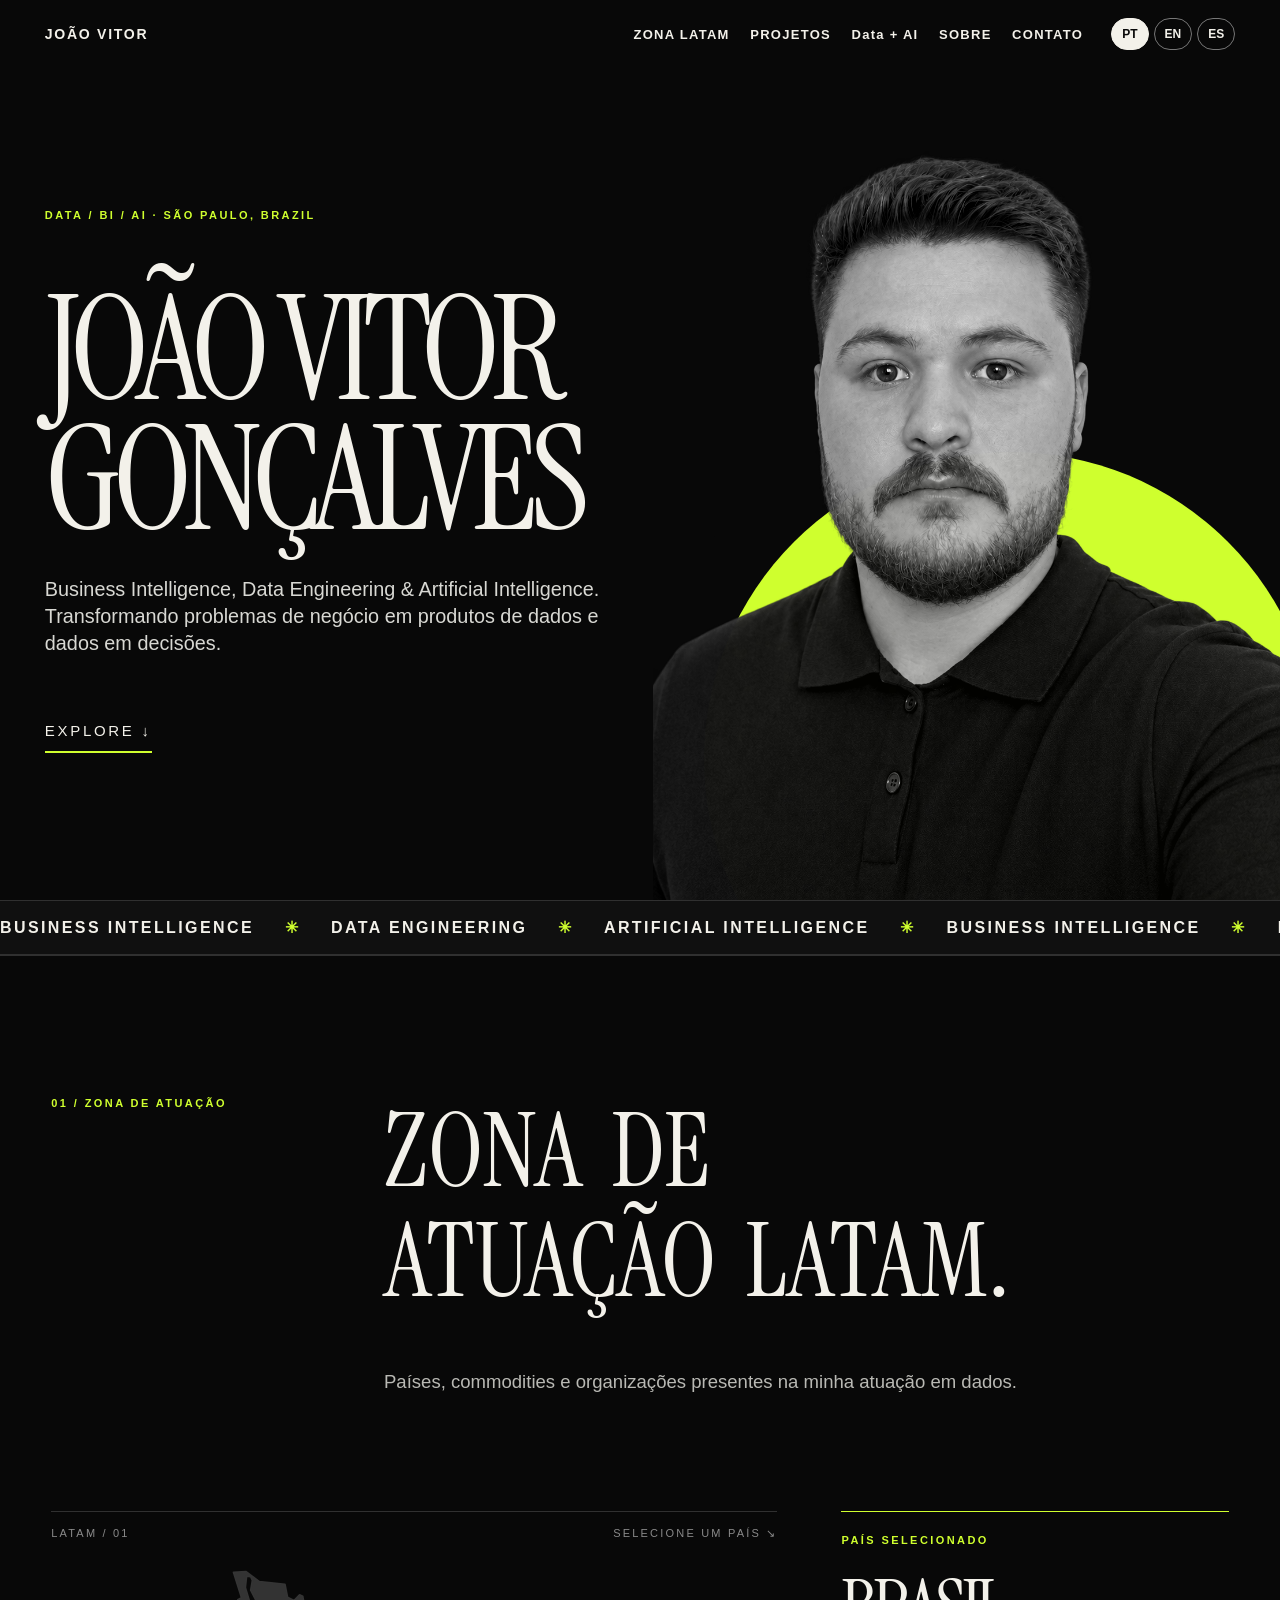
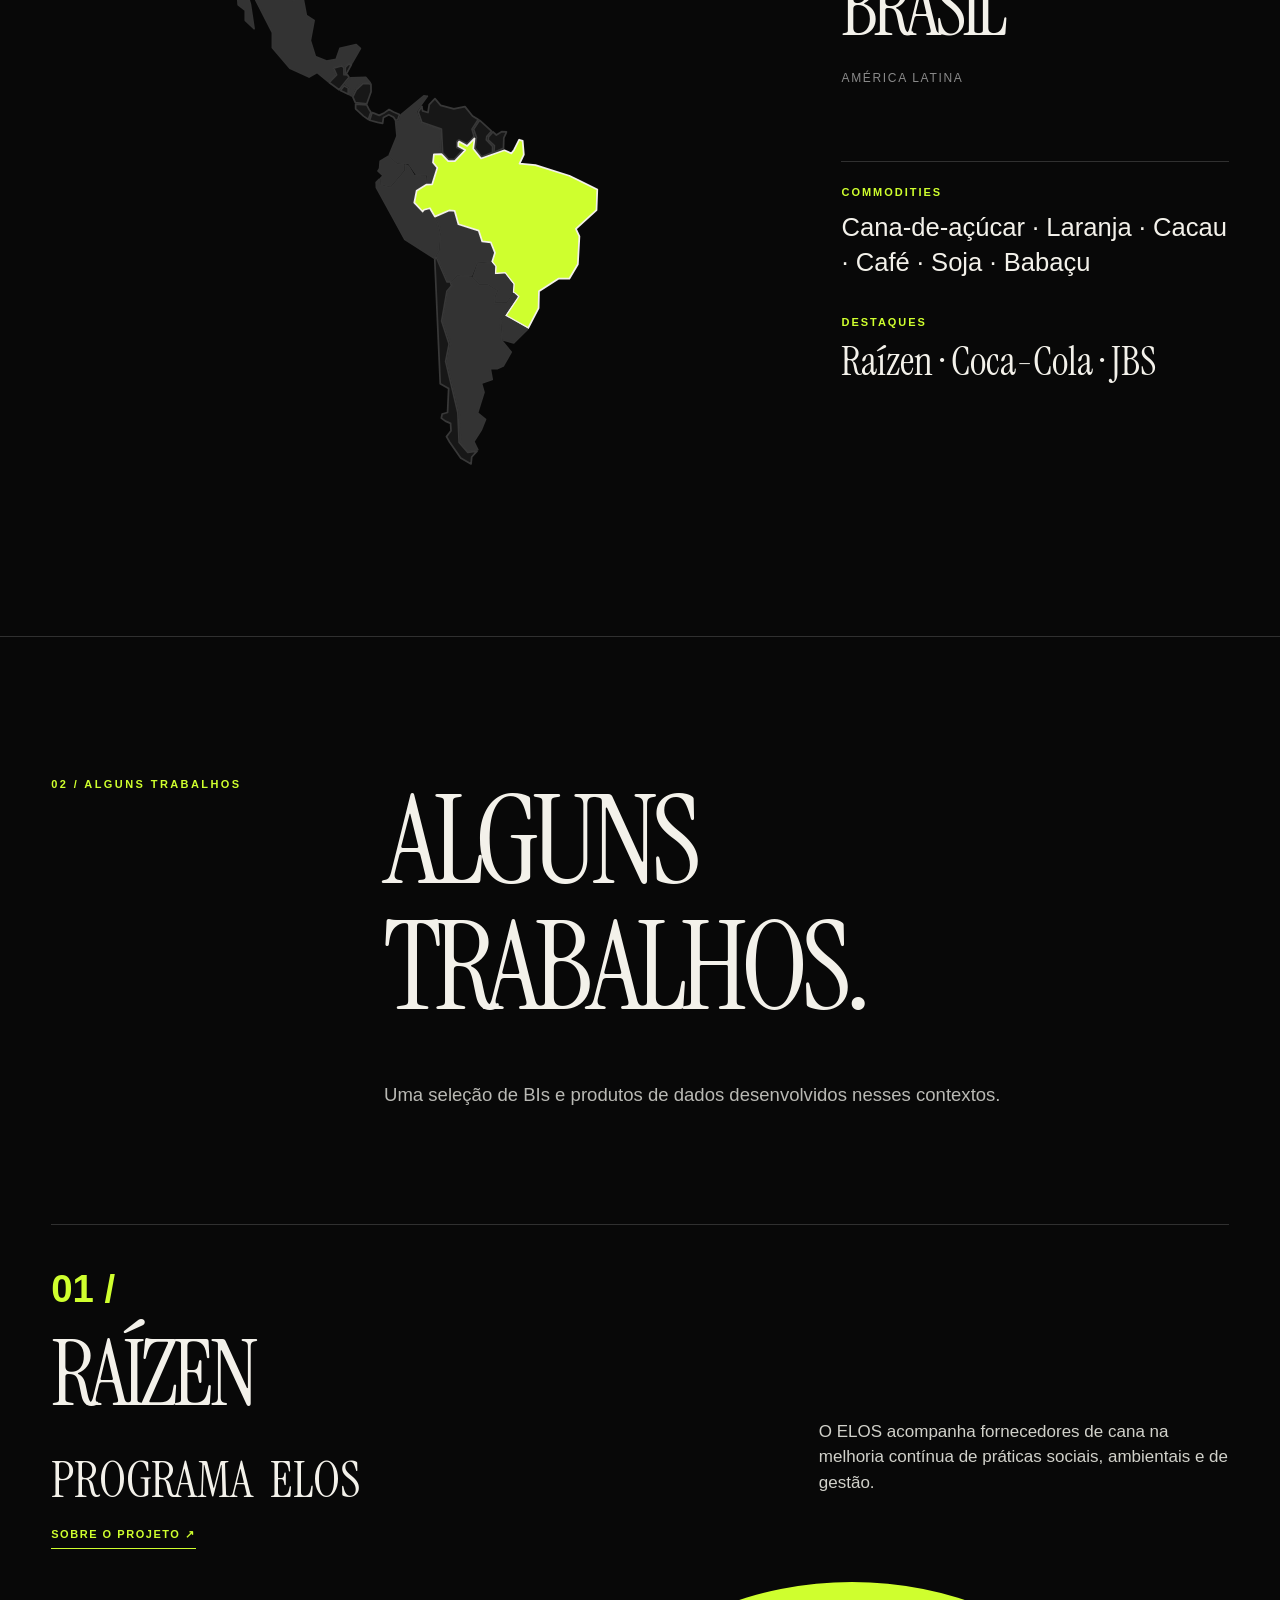
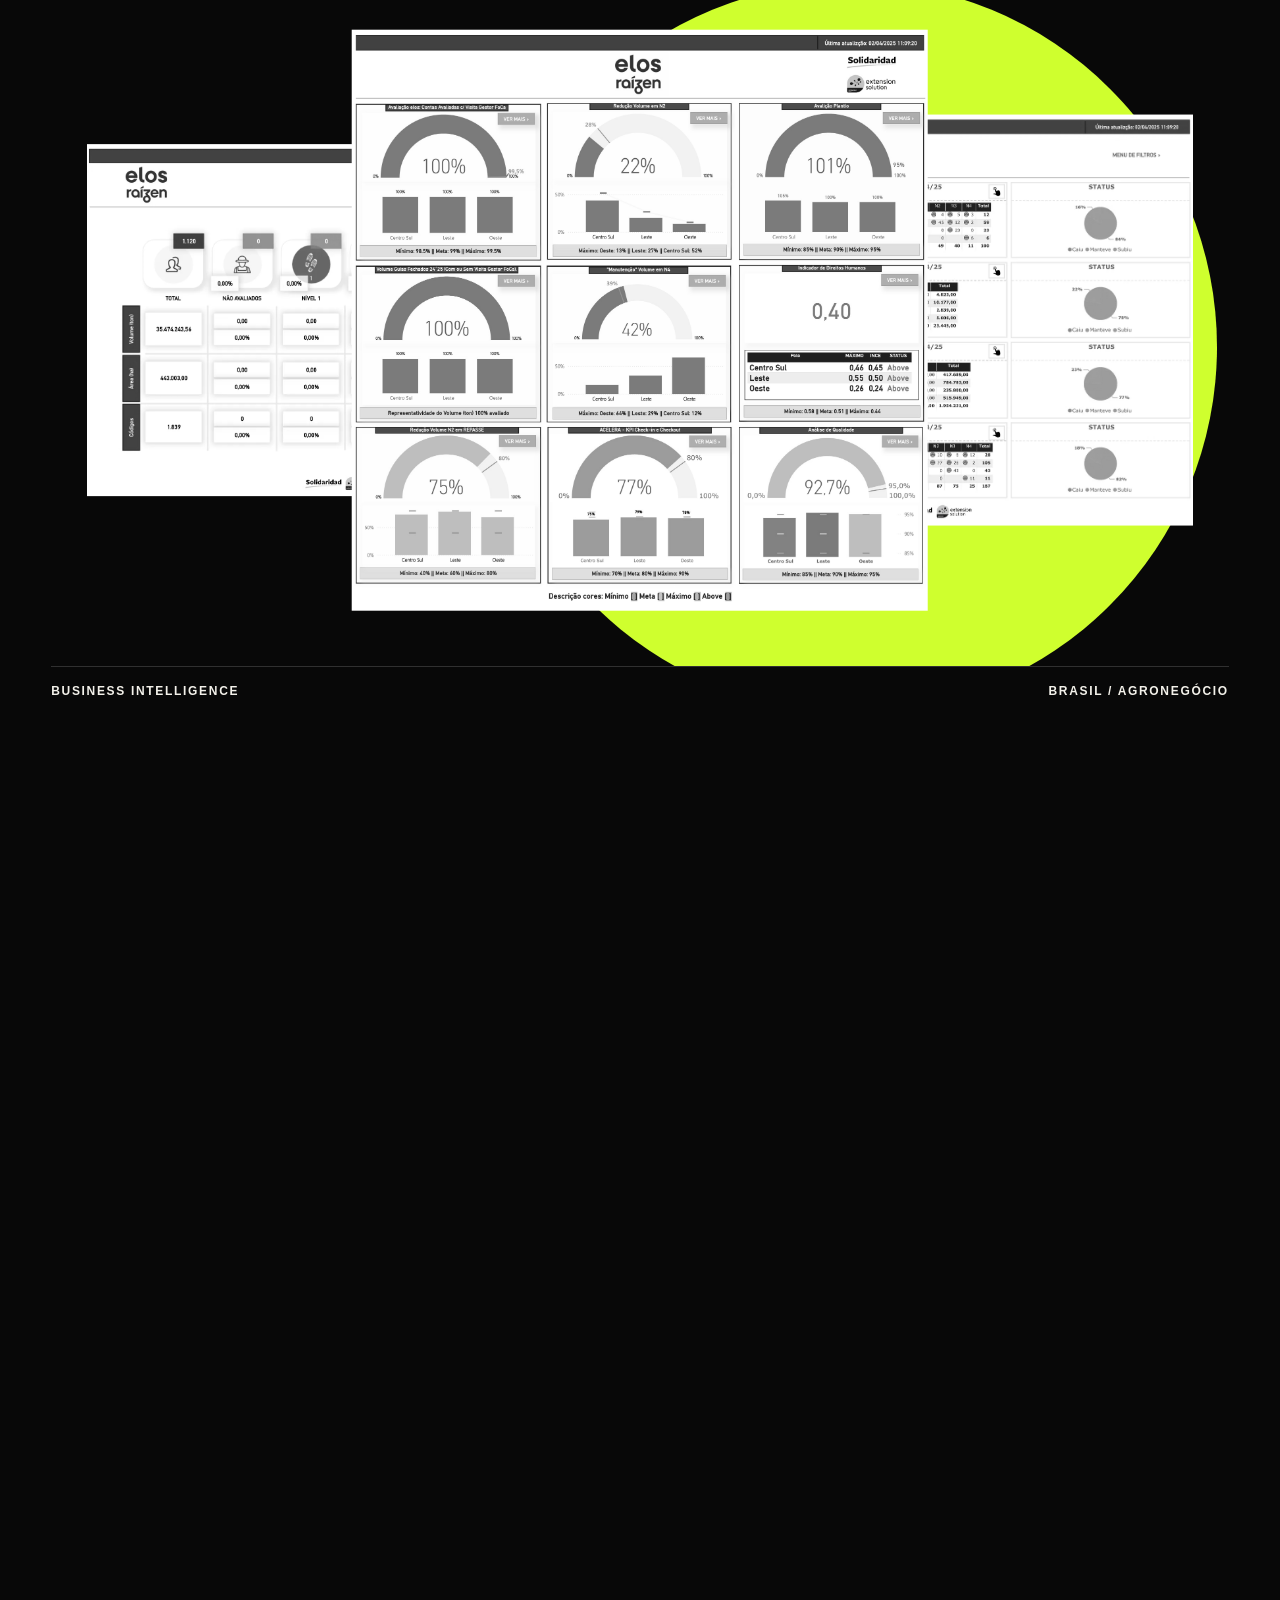
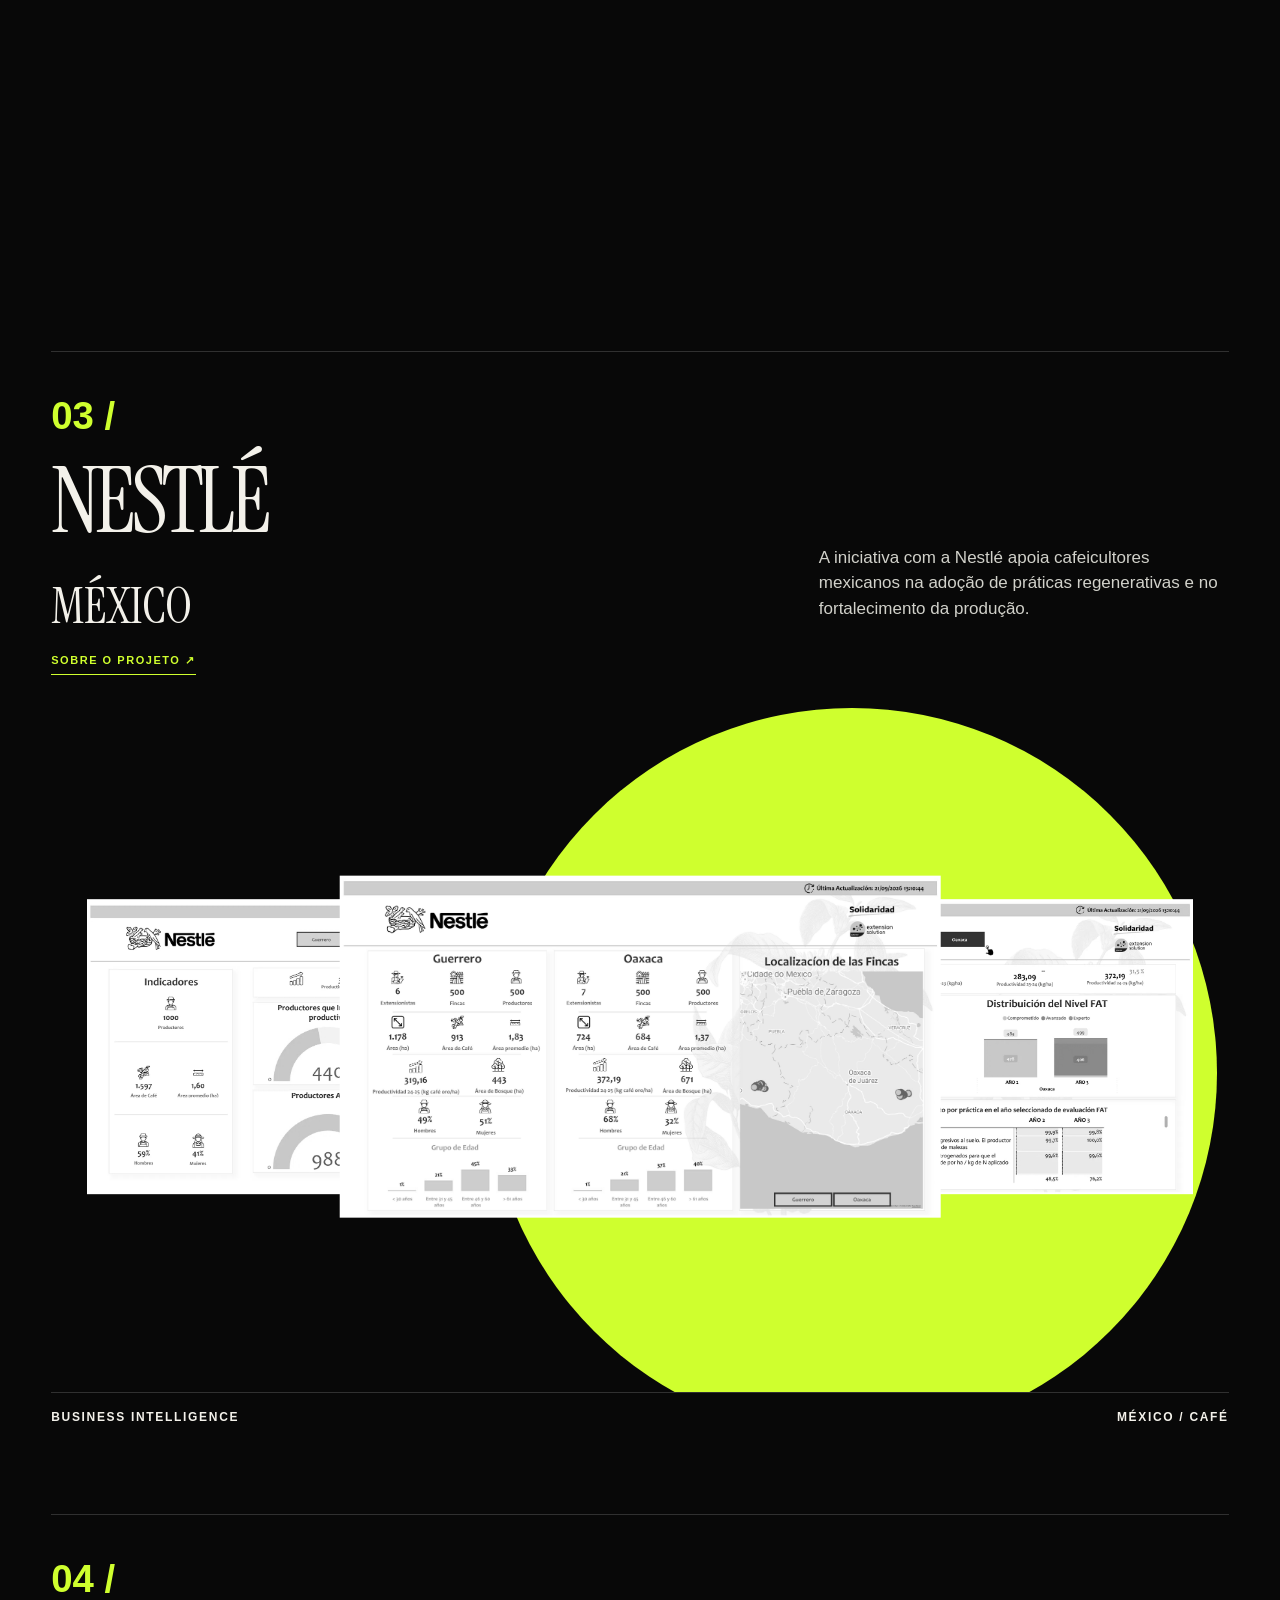
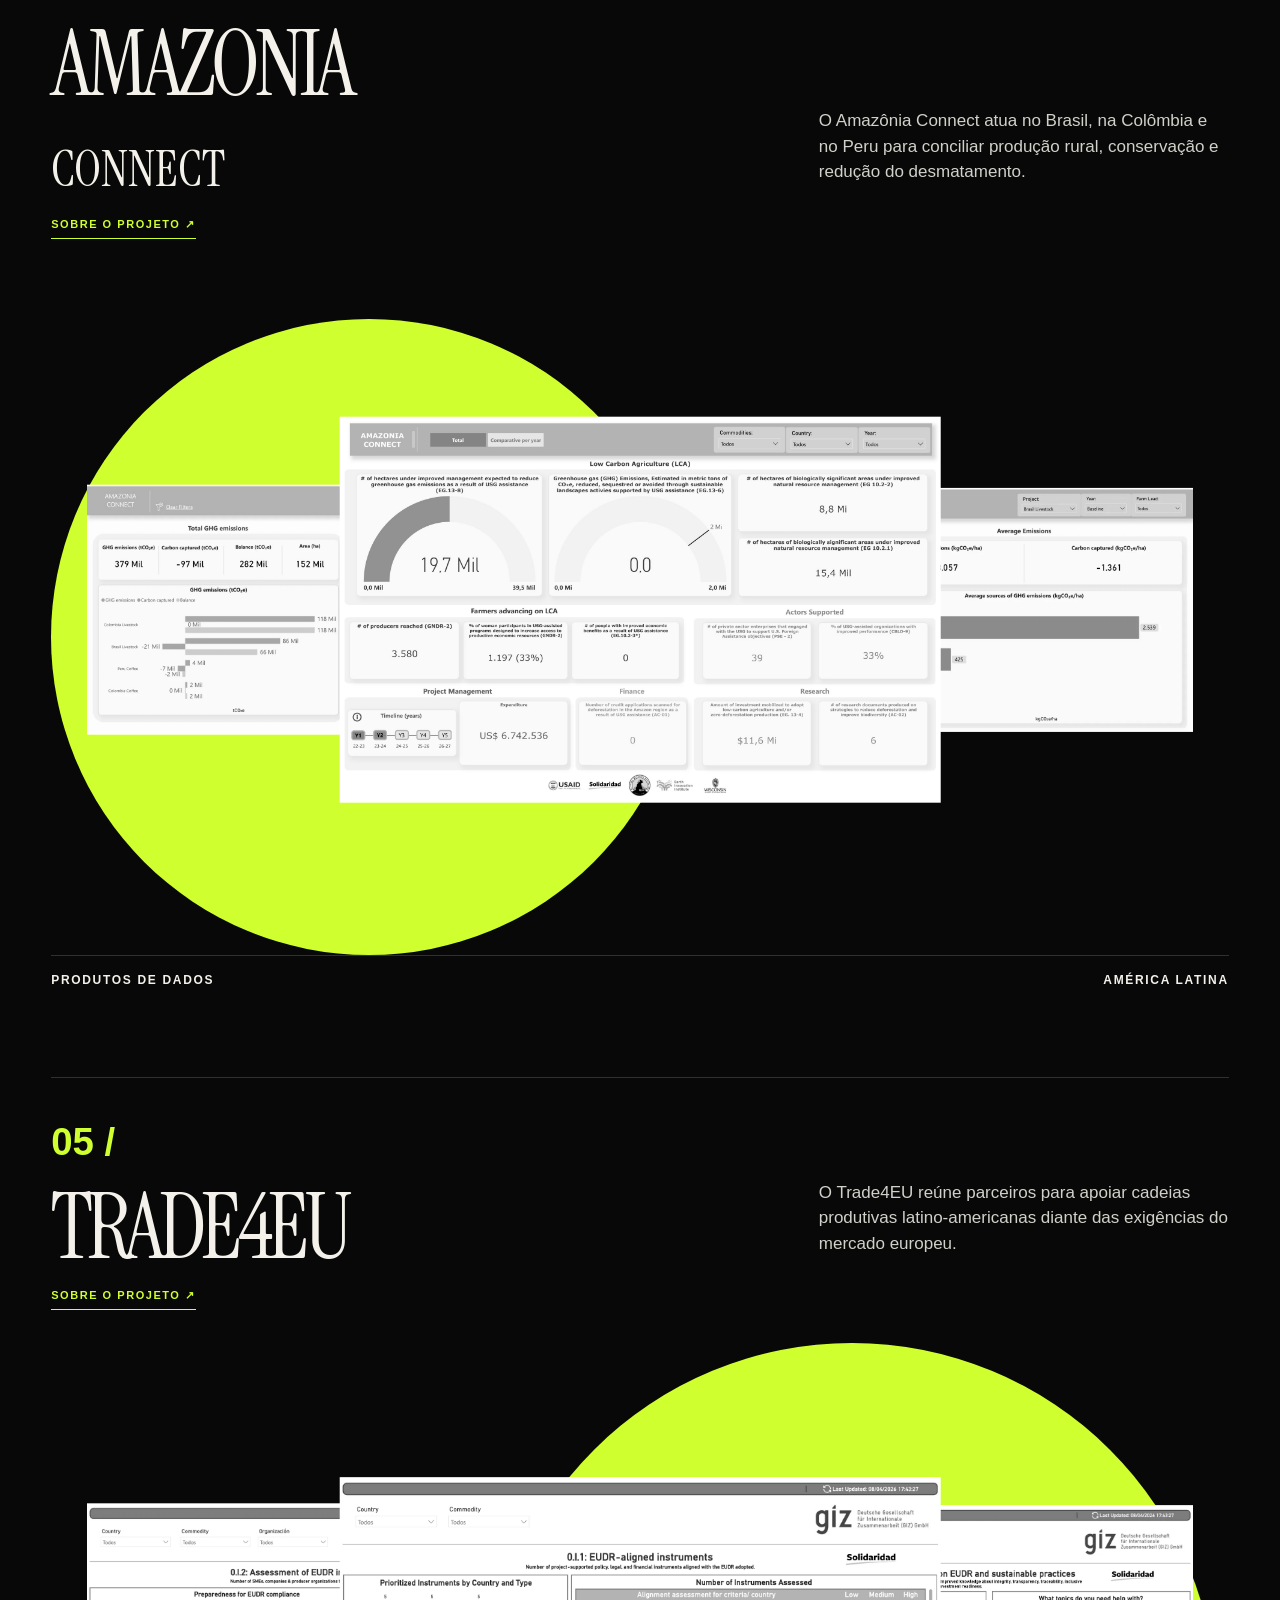
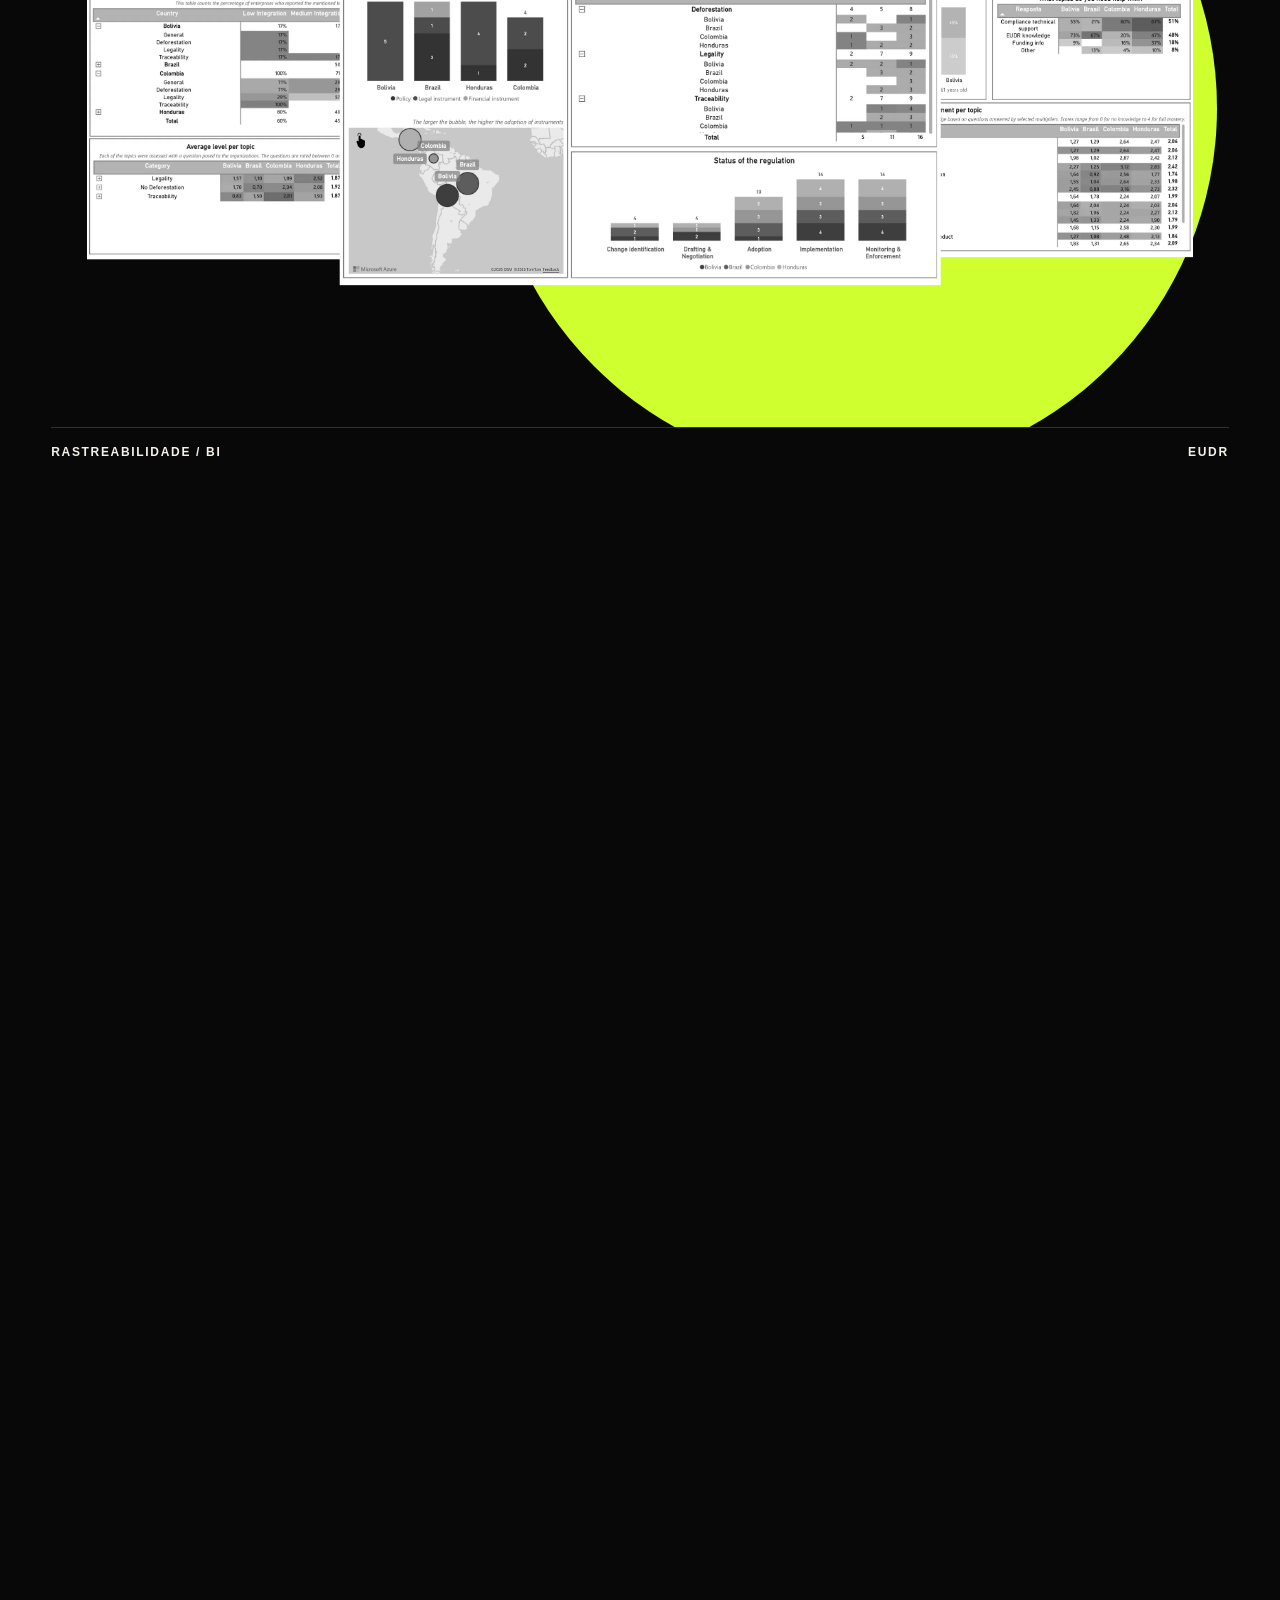
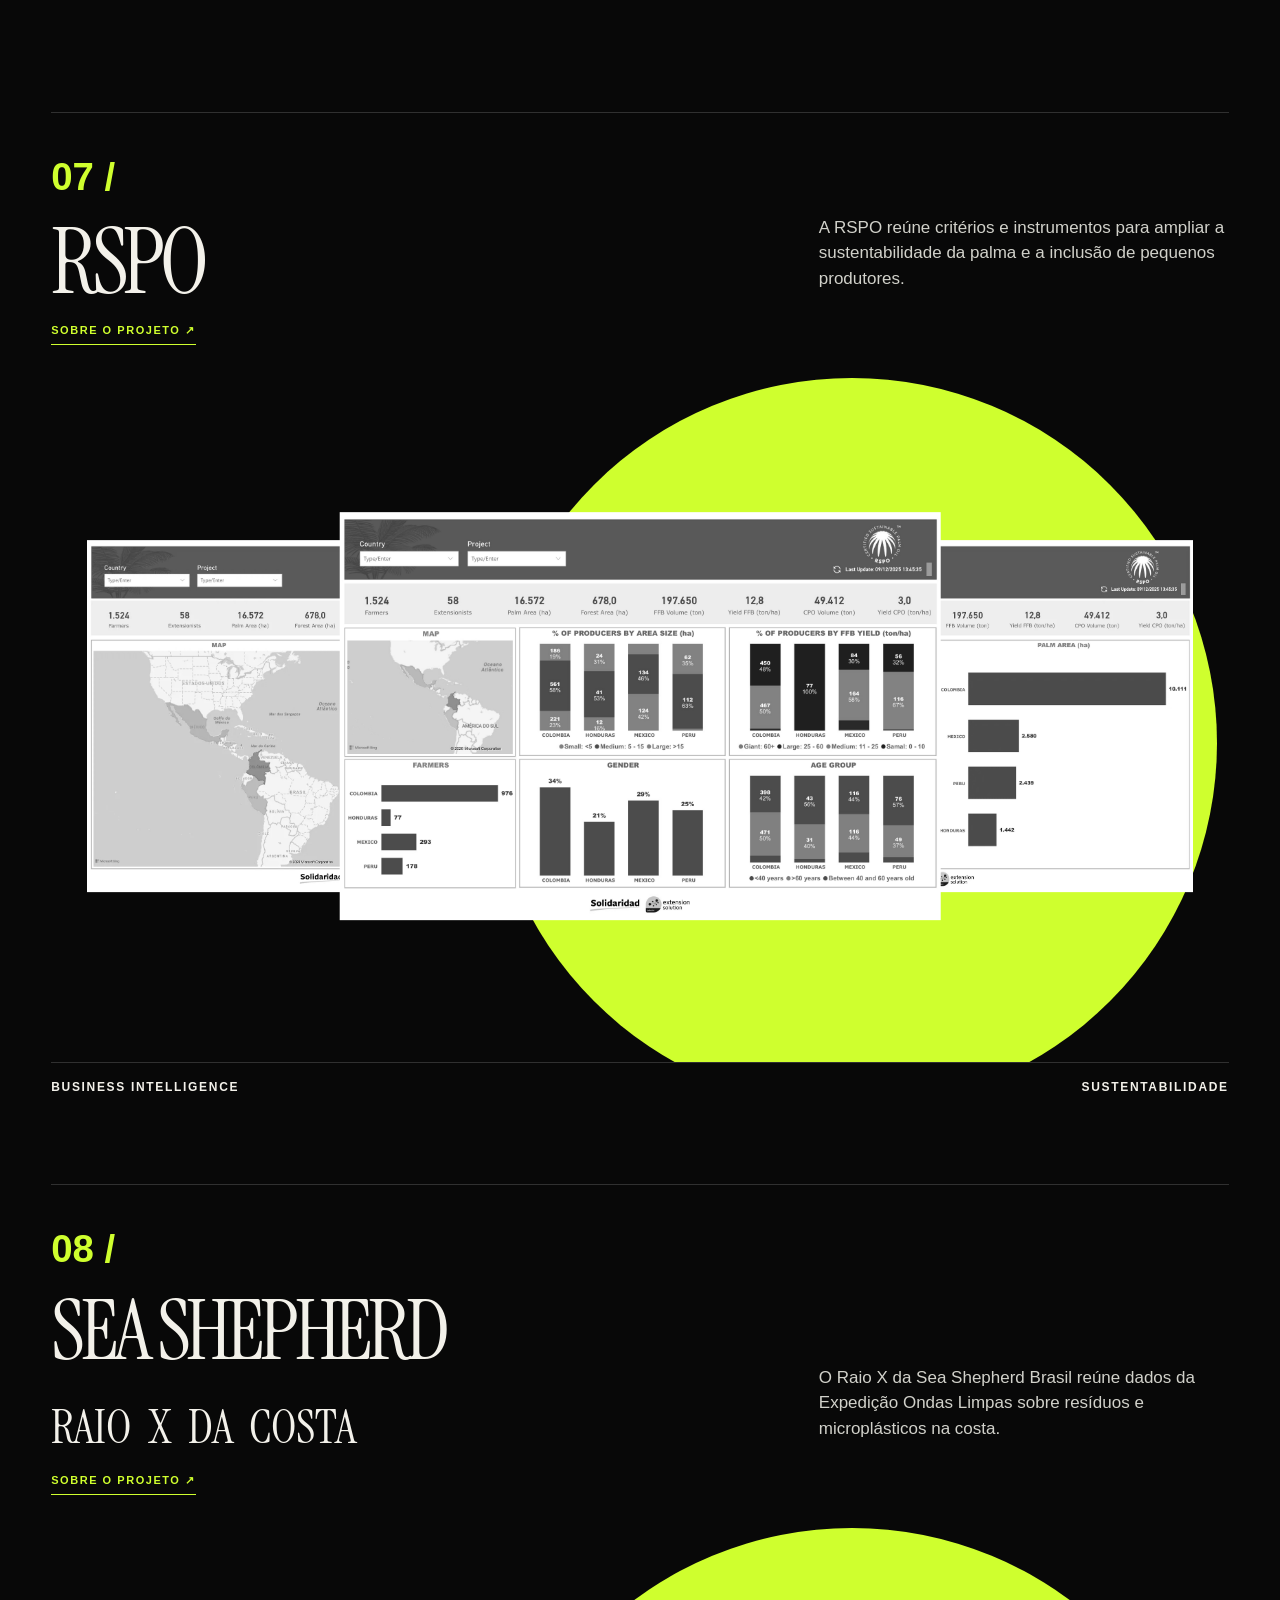
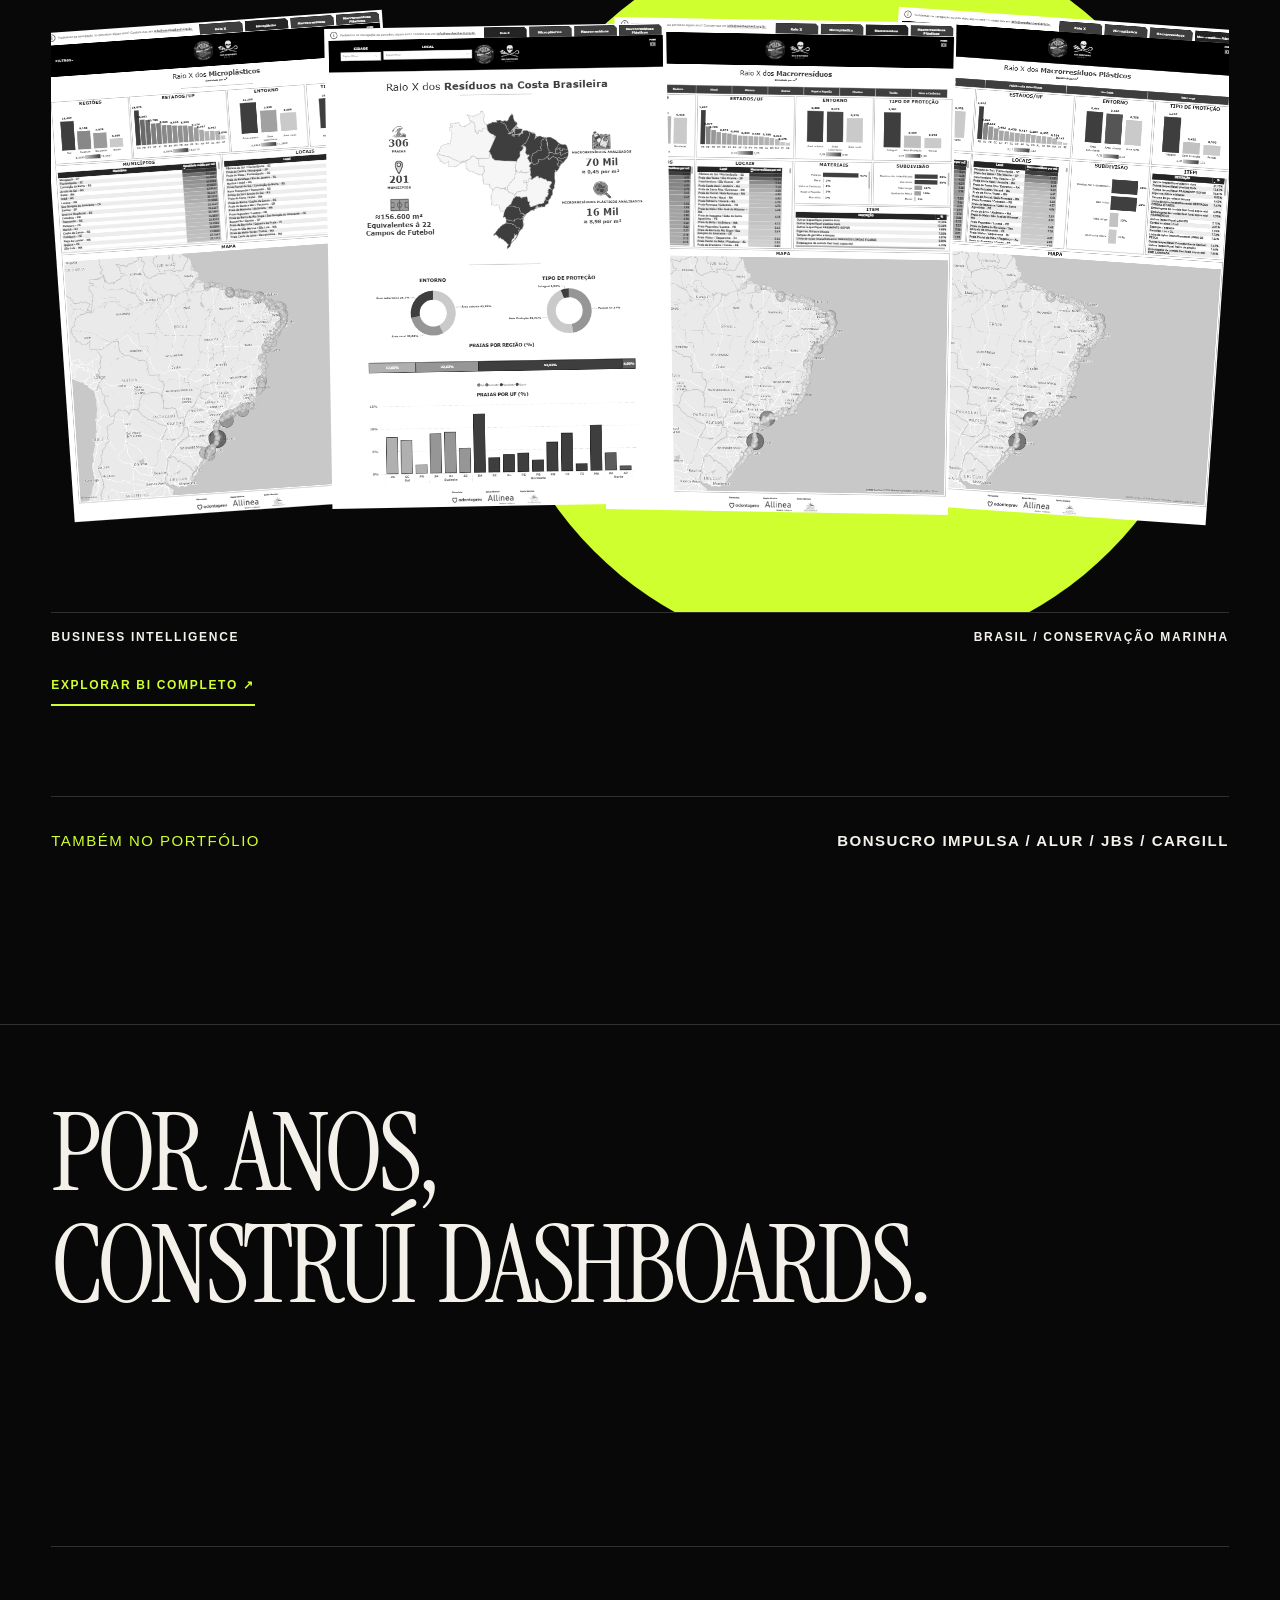
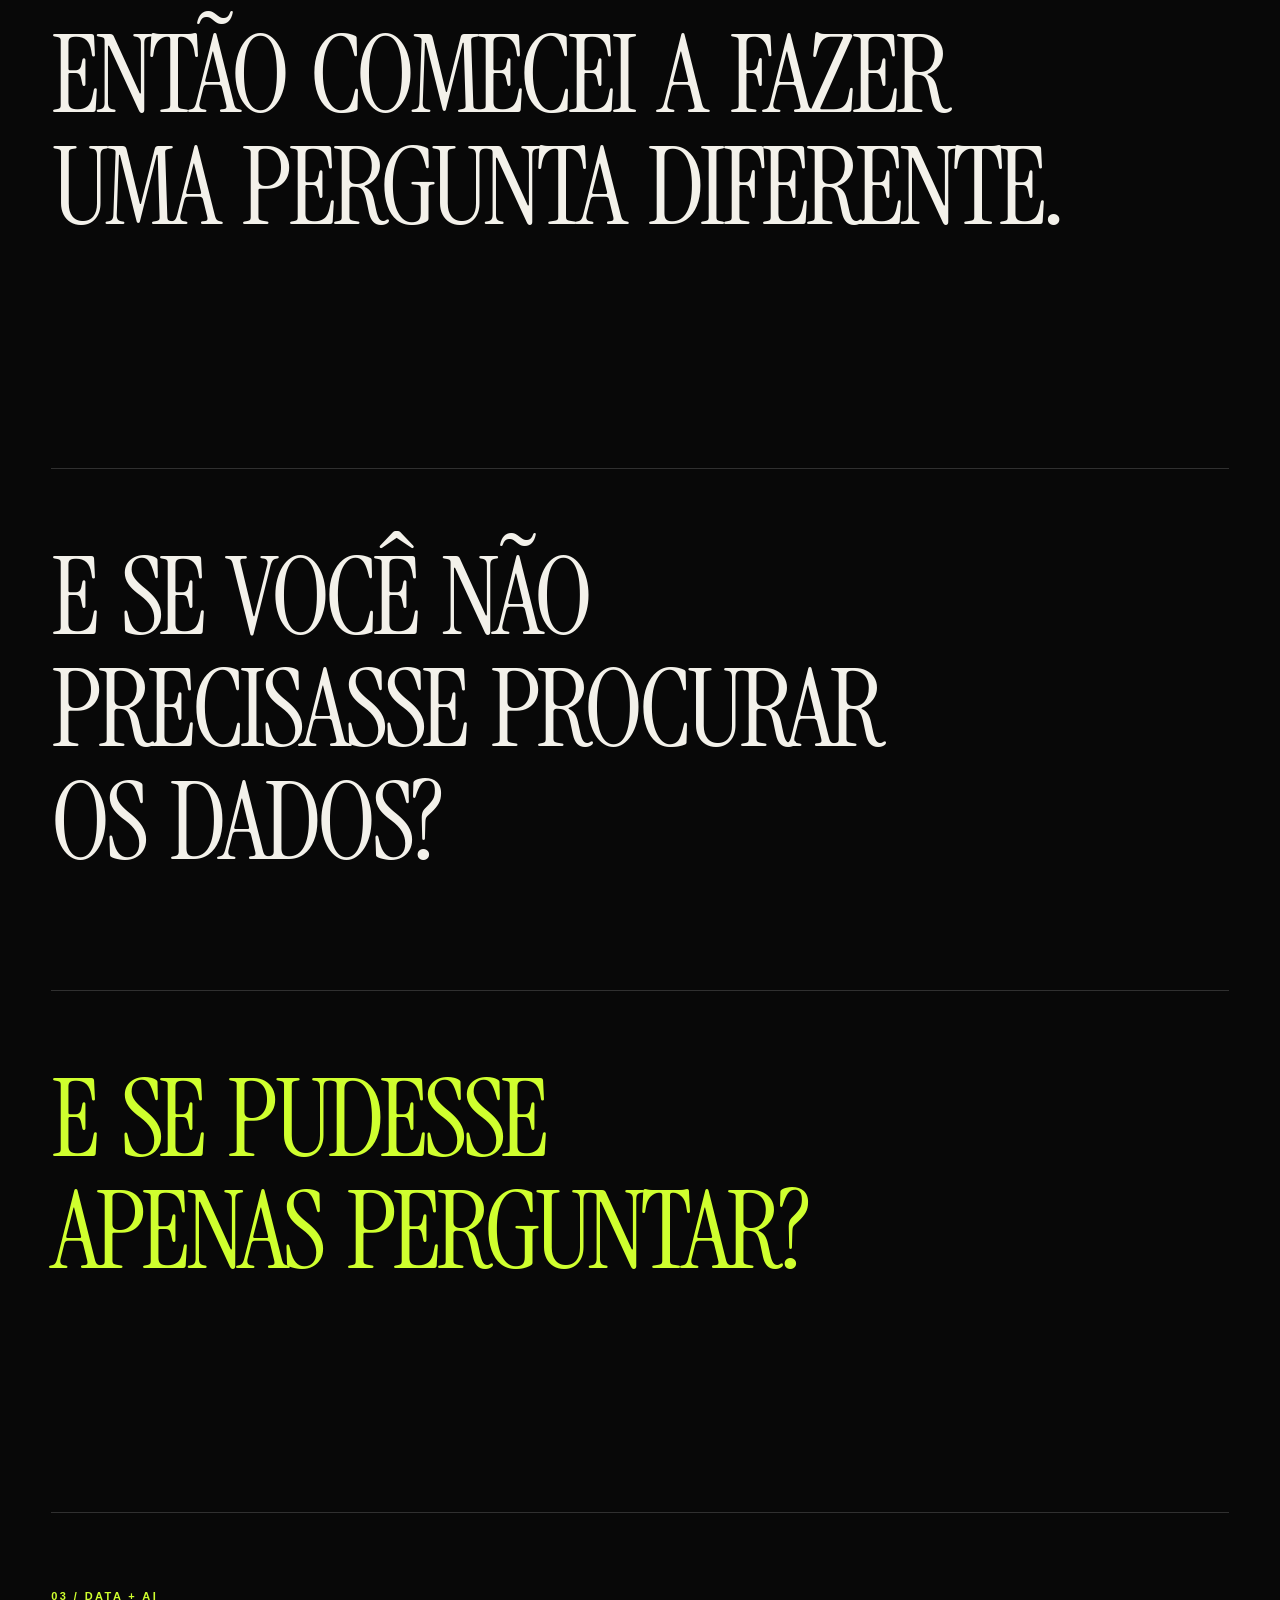
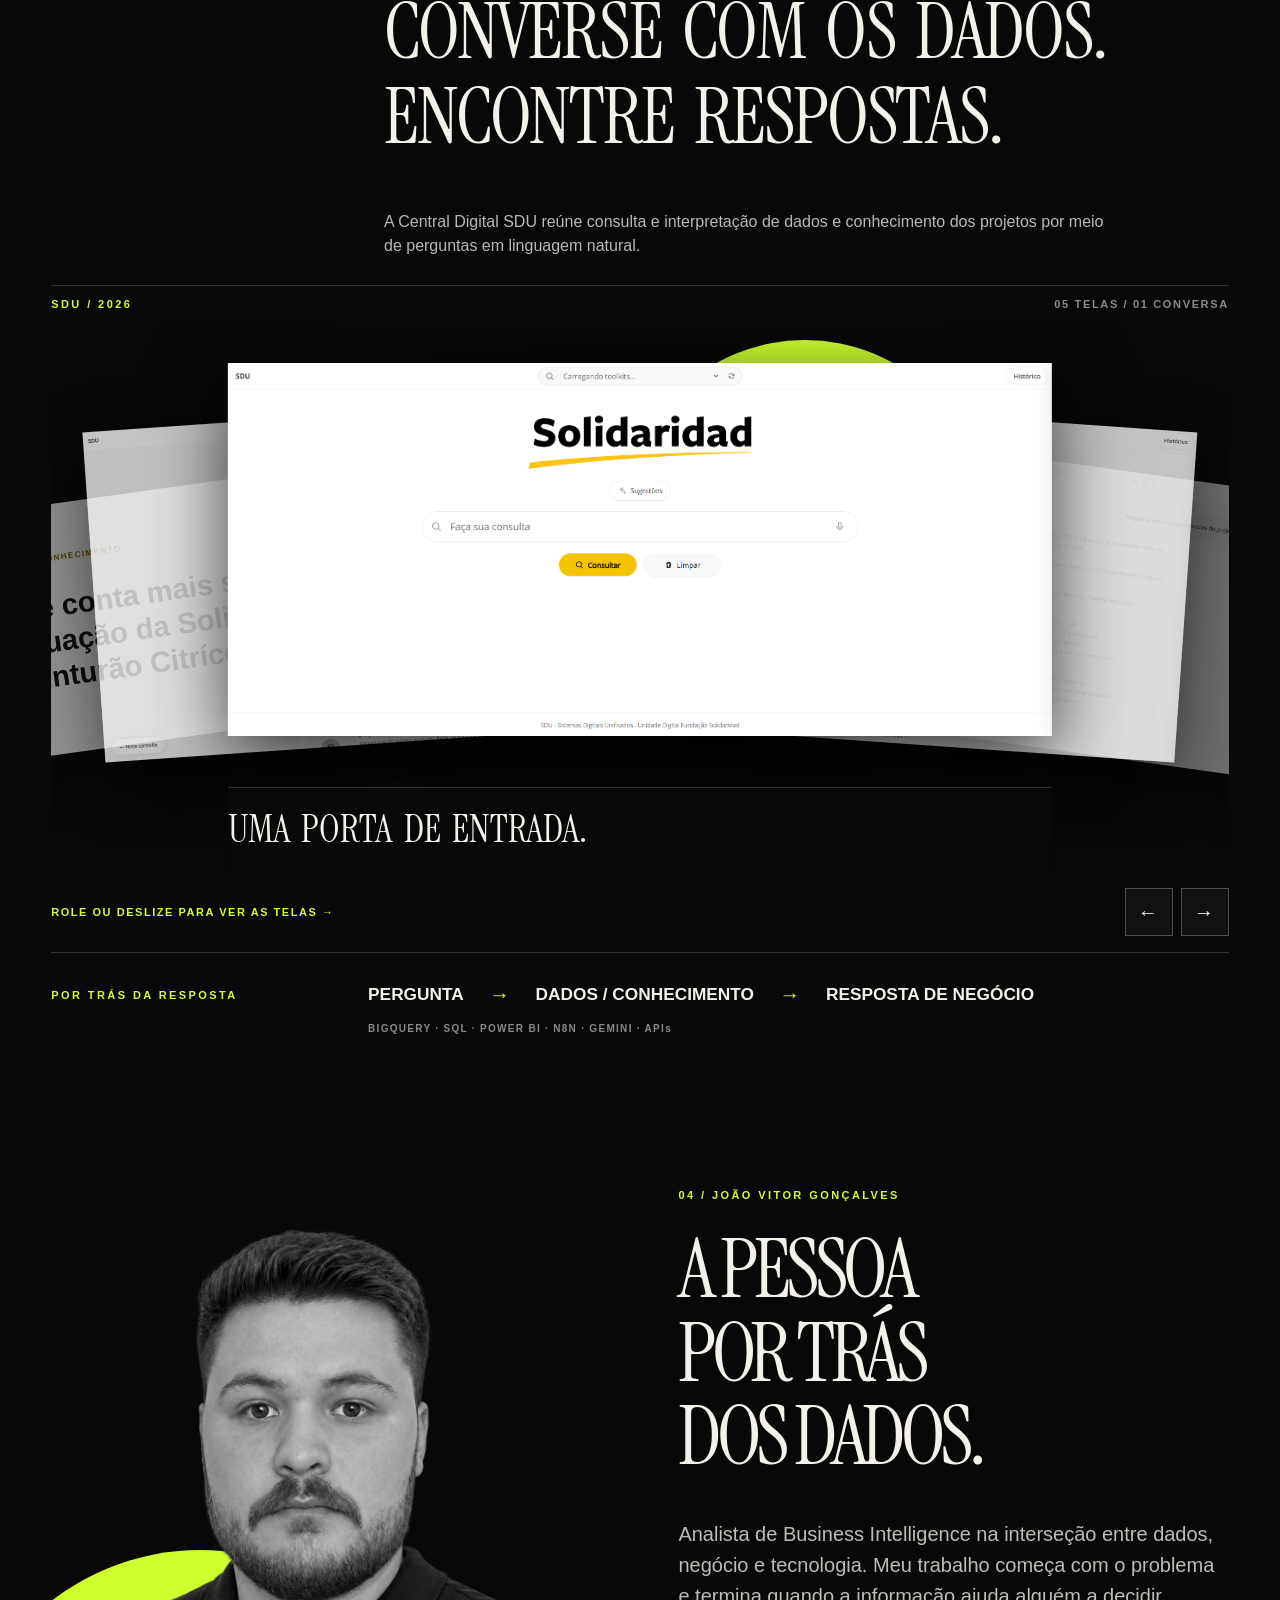
==== commit 86d143a8: "Simplify LATAM summaries and fan out SDU screens" ====
--- a/index.html
+++ b/index.html
@@ -20,7 +20,7 @@
 <path id="AR" data-country="AR" d="M279.05 600.613l1.677 1.57-6.37 9.468-2.24 2.48.777 10.813 4.918 5.974-4.132 7.21-3.13 1.35h-3.578l1.003 5.626-5.593 1.92 1.34 4.73-3.354 10.7 4.14 3.38-2.238 5.515-3.804 5.975 2.014 4.165-4.918.786-4.028-4.95-.674-15.433-6.258-26.208 1.893-9.163-4.028-11.714 2.68-15.204 2.463-2.93-.605-2.223 3.164-2.89 7.053.484 3.942 4.21 4.555.078 4.668 2.853-1.375 3.217.33 3.25 6.61-.312 3.097-4.727z"/>
 <path id="CL" d="M260.137 682.24l-2.775 3.067-.337 3.604-5.368-3.042-5.705-8.22-1.677-2.933 2.35-3.043-.224-3.83-2.68-1.124-2.125-1.572.45-2.144 2.79-.787.563-12.387-4.356-2.48-2.844-64.477.735-1.277 5.567 12.836 1.78.034.58 2.05-2.37 2.867-2.722 15.45 3.873 11.894-1.79 9.007 6.31 26.486.667 15.49 4.52 5.23 4.79-.697z"/>
 </g></svg>
-<div id="mapTooltip" class="map-tooltip" aria-hidden="true"></div></div><aside class="country-panel" aria-live="polite"><span class="eyebrow" data-i18n="selectedCountry">PAÍS SELECIONADO</span><h3 id="countryName">BRASIL</h3><p id="countryRegion">LATIN AMERICA</p><ul id="projectList" class="country-highlights"></ul><small data-i18n="mapNote">Projetos e produtos de dados desenvolvidos em diferentes contextos da América Latina.</small></aside></div></div></section>
+<div id="mapTooltip" class="map-tooltip" aria-hidden="true"></div></div><aside class="country-panel" aria-live="polite"><span class="eyebrow" data-i18n="selectedCountry">PAÍS SELECIONADO</span><h3 id="countryName">BRASIL</h3><p id="countryRegion">LATIN AMERICA</p><div class="country-summary"><span class="country-summary-label" data-i18n="commoditiesLabel">COMMODITIES</span><p id="countryCommodities" class="country-commodities"></p><span class="country-summary-label" data-i18n="highlightsLabel">DESTAQUES</span><p id="countryHighlights" class="country-highlights-text"></p></div></aside></div></div></section>
 <section class="work section" id="work"><div class="wrap"><div class="section-intro reveal"><div class="eyebrow" data-i18n="workLabel">02 / ALGUNS TRABALHOS</div><h2 data-i18n="workTitle">ALGUNS<br>TRABALHOS.</h2><p data-i18n="workDesc">Uma seleção de BIs e produtos de dados desenvolvidos nesses contextos.</p></div>
 <article class="case reveal"><div class="case-top"><div><span class="case-no">01 /</span><h3>RAÍZEN<br><em>PROGRAMA ELOS</em></h3></div><p data-i18n="raizenDesc">O ELOS acompanha fornecedores de cana na melhoria contínua de práticas sociais, ambientais e de gestão.</p></div><a class="case-source" href="https://www.raizen.com.br/sustentabilidade/cadeia-de-valor" target="_blank" rel="noopener noreferrer" data-i18n="caseSource">SOBRE O PROJETO ↗</a><div class="case-visual"><div class="orb"></div><div class="dashboard-stack"><img class="panel panel-prev" src="assets/raizen-elos-page-2.webp" width="1473" height="1000" alt="Dashboard original do Programa ELOS da Raízen, página 2" loading="lazy"><img class="panel panel-next" src="assets/raizen-elos-page-3.webp" width="1261" height="1000" alt="Dashboard original do Programa ELOS da Raízen, página 3" loading="lazy"><img class="panel panel-main" src="assets/raizen-elos.jpg" width="3500" height="3526" alt="Dashboard original do Programa ELOS da Raízen, página principal" loading="lazy"></div></div><div class="case-bottom"><span>BUSINESS INTELLIGENCE</span><span>BRAZIL / AGRIBUSINESS</span></div></article>
 <article class="case reveal"><div class="case-top"><div><span class="case-no">02 /</span><h3>COCA-COLA<br><em>FRUTO RESILIENTE</em></h3></div><p data-i18n="cocaDesc">O Fruto Resiliente articula a cadeia citrícola para fortalecer práticas sustentáveis entre produtores de laranja.</p></div><a class="case-source" href="https://www.solidaridadnetwork.org/news/fruto-resiliente-strengthening-sustainable-orange-production-brazil-citrus-belt/" target="_blank" rel="noopener noreferrer" data-i18n="caseSource">SOBRE O PROJETO ↗</a><div class="case-visual left"><div class="orb"></div><div class="dashboard-stack"><img class="panel panel-prev" src="assets/coca-cola-fruto-resiliente-page-2.webp" width="1473" height="1000" alt="Dashboard original Fruto Resiliente, página 2" loading="lazy"><img class="panel panel-next" src="assets/coca-cola-fruto-resiliente-page-3.webp" width="1473" height="1000" alt="Dashboard original Fruto Resiliente, página 3" loading="lazy"><img class="panel panel-main" src="assets/coca-cola-fruto-resiliente.jpg" width="3500" height="3025" alt="Dashboard original Fruto Resiliente, página principal" loading="lazy"></div></div><div class="case-bottom"><span>BUSINESS INTELLIGENCE</span><span>BRAZIL / CITRUS</span></div></article>
--- a/site.css
+++ b/site.css
@@ -183,3 +183,17 @@
 .central-gallery{display:flex;gap:0;overflow-x:auto;overflow-y:hidden;scroll-snap-type:x mandatory;scrollbar-width:none;scroll-behavior:smooth;touch-action:pan-x pan-y}.central-gallery::-webkit-scrollbar{display:none}.central-gallery figure,.central-gallery figure.active,.central-gallery figure[hidden]{display:block!important;flex:0 0 100%;min-width:100%;scroll-snap-align:start;animation:none}.central-gallery figcaption{min-height:72px}.central-gallery figcaption strong{letter-spacing:0;word-spacing:.14em;line-height:1.18}.central-swipe{font-size:11px;font-weight:900;color:var(--acid);letter-spacing:.14em}.central-controls{gap:20px}.central-gallery:focus-visible{outline:2px solid var(--acid);outline-offset:5px}
 @media(max-width:900px){.nav-links{gap:12px}.nav-links a{font-size:10px}.logo-grid{grid-template-columns:repeat(3,minmax(0,1fr))}}
 @media(max-width:600px){.country-highlights{grid-template-columns:1fr}.map-area,.country-panel{min-height:0}.logo-grid{grid-template-columns:repeat(2,minmax(0,1fr))}.logo-grid img,.logo-wordmark{height:55px}.logo-wordmark{font-size:24px}.central-swipe{font-size:9px;max-width:55%;line-height:1.4}.case-top p{max-width:100%}}
+
+/* Country details are a short editorial summary, with no project list. */
+.country-panel{justify-content:flex-start}.country-summary{margin-top:clamp(30px,5vw,75px);padding-top:24px;border-top:1px solid var(--line)}.country-summary-label{display:block;color:var(--acid);font-size:11px;font-weight:900;letter-spacing:.18em}.country-commodities{margin:12px 0 35px;color:var(--off);font-size:clamp(18px,2vw,28px);line-height:1.4}.country-highlights-text{margin:12px 0 0;font-family:var(--display);font-size:clamp(29px,3.1vw,49px);line-height:1.13;overflow-wrap:normal}
+
+/* The SDU screens share the dashboard fan composition. */
+.central-gallery{display:block;position:relative;height:clamp(390px,43vw,670px);overflow:hidden;scroll-snap-type:none;touch-action:pan-y;isolation:isolate}.central-gallery figure,.central-gallery figure.active,.central-gallery figure[hidden]{display:block!important;position:absolute;top:0;left:50%;width:70%;min-width:0;height:100%;margin:0;opacity:1;visibility:visible;transform:translateX(-50%) scale(.7);transition:transform .65s cubic-bezier(.2,.75,.2,1),opacity .45s,visibility .45s;animation:none;pointer-events:none}.central-gallery figure[data-position="-2"]{z-index:1;transform:translateX(-100%) translateY(8%) rotate(-8deg) scale(.76)}.central-gallery figure[data-position="-1"]{z-index:2;transform:translateX(-72%) translateY(3%) rotate(-4deg) scale(.88)}.central-gallery figure[data-position="0"]{z-index:5;transform:translateX(-50%) scale(1);pointer-events:auto}.central-gallery figure[data-position="1"]{z-index:2;transform:translateX(-28%) translateY(3%) rotate(4deg) scale(.88)}.central-gallery figure[data-position="2"]{z-index:1;transform:translateX(0) translateY(8%) rotate(8deg) scale(.76)}.central-gallery figure[data-position]:not(.active) .orb{opacity:0}.central-gallery figure:not(.active) img{filter:grayscale(1);opacity:.76}.central-gallery:is(:hover,:focus-visible) figure.active img{filter:grayscale(0)}.central-gallery .screen-stage,.central-gallery .knowledge-question .screen-stage{height:calc(100% - 95px);overflow:visible;align-items:center}.central-gallery .screen-stage img,.central-gallery .knowledge-question .screen-stage img{max-width:100%;max-height:88%;height:auto;object-fit:contain;transition:filter .45s,opacity .45s}.central-gallery figcaption{position:absolute;bottom:0;left:0;right:0;min-height:85px;visibility:hidden;opacity:0;transition:opacity .25s;background:var(--black)}.central-gallery figure.active figcaption{visibility:visible;opacity:1}.central-gallery .knowledge-question .knowledge-prompt{max-width:85%}.central-gallery figure[data-position="-2"],.central-gallery figure[data-position="2"]{opacity:.55}.central-gallery figure[aria-hidden="true"] figcaption{visibility:hidden;opacity:0}
+
+/* Sixteen partner marks fit in two balanced rows on wide screens. */
+.logo-grid{grid-template-columns:repeat(8,minmax(0,1fr));justify-items:center;gap:24px 20px}.logo-grid img{max-width:100%;height:70px}.logo-strip .eyebrow{display:block;text-align:center}@media(max-width:1200px){.logo-grid{grid-template-columns:repeat(4,minmax(0,1fr))}}@media(max-width:600px){.country-summary{margin-top:26px}.country-commodities{font-size:19px}.country-highlights-text{font-size:34px}.central-gallery{height:330px}.central-gallery figure,.central-gallery figure.active,.central-gallery figure[hidden]{width:90%}.central-gallery figure[data-position="-2"]{transform:translateX(-88%) translateY(8%) rotate(-7deg) scale(.72)}.central-gallery figure[data-position="-1"]{transform:translateX(-67%) translateY(3%) rotate(-4deg) scale(.85)}.central-gallery figure[data-position="1"]{transform:translateX(-33%) translateY(3%) rotate(4deg) scale(.85)}.central-gallery figure[data-position="2"]{transform:translateX(-12%) translateY(8%) rotate(7deg) scale(.72)}.central-gallery .screen-stage,.central-gallery .knowledge-question .screen-stage{height:260px}.central-gallery figcaption{min-height:70px}.logo-grid{grid-template-columns:repeat(2,minmax(0,1fr))}}
+@media(prefers-reduced-motion:reduce){.central-gallery figure,.central-gallery .screen-stage img{transition:none}}
+
+/* Keep the BI pages fully opaque so the fan has no translucent ghost bands. */
+body.fixed-stacks .case-visual .dashboard-stack .panel{opacity:1!important;mix-blend-mode:normal;box-shadow:none}
+body.fixed-stacks .case-visual .dashboard-stack .panel-main{z-index:10}
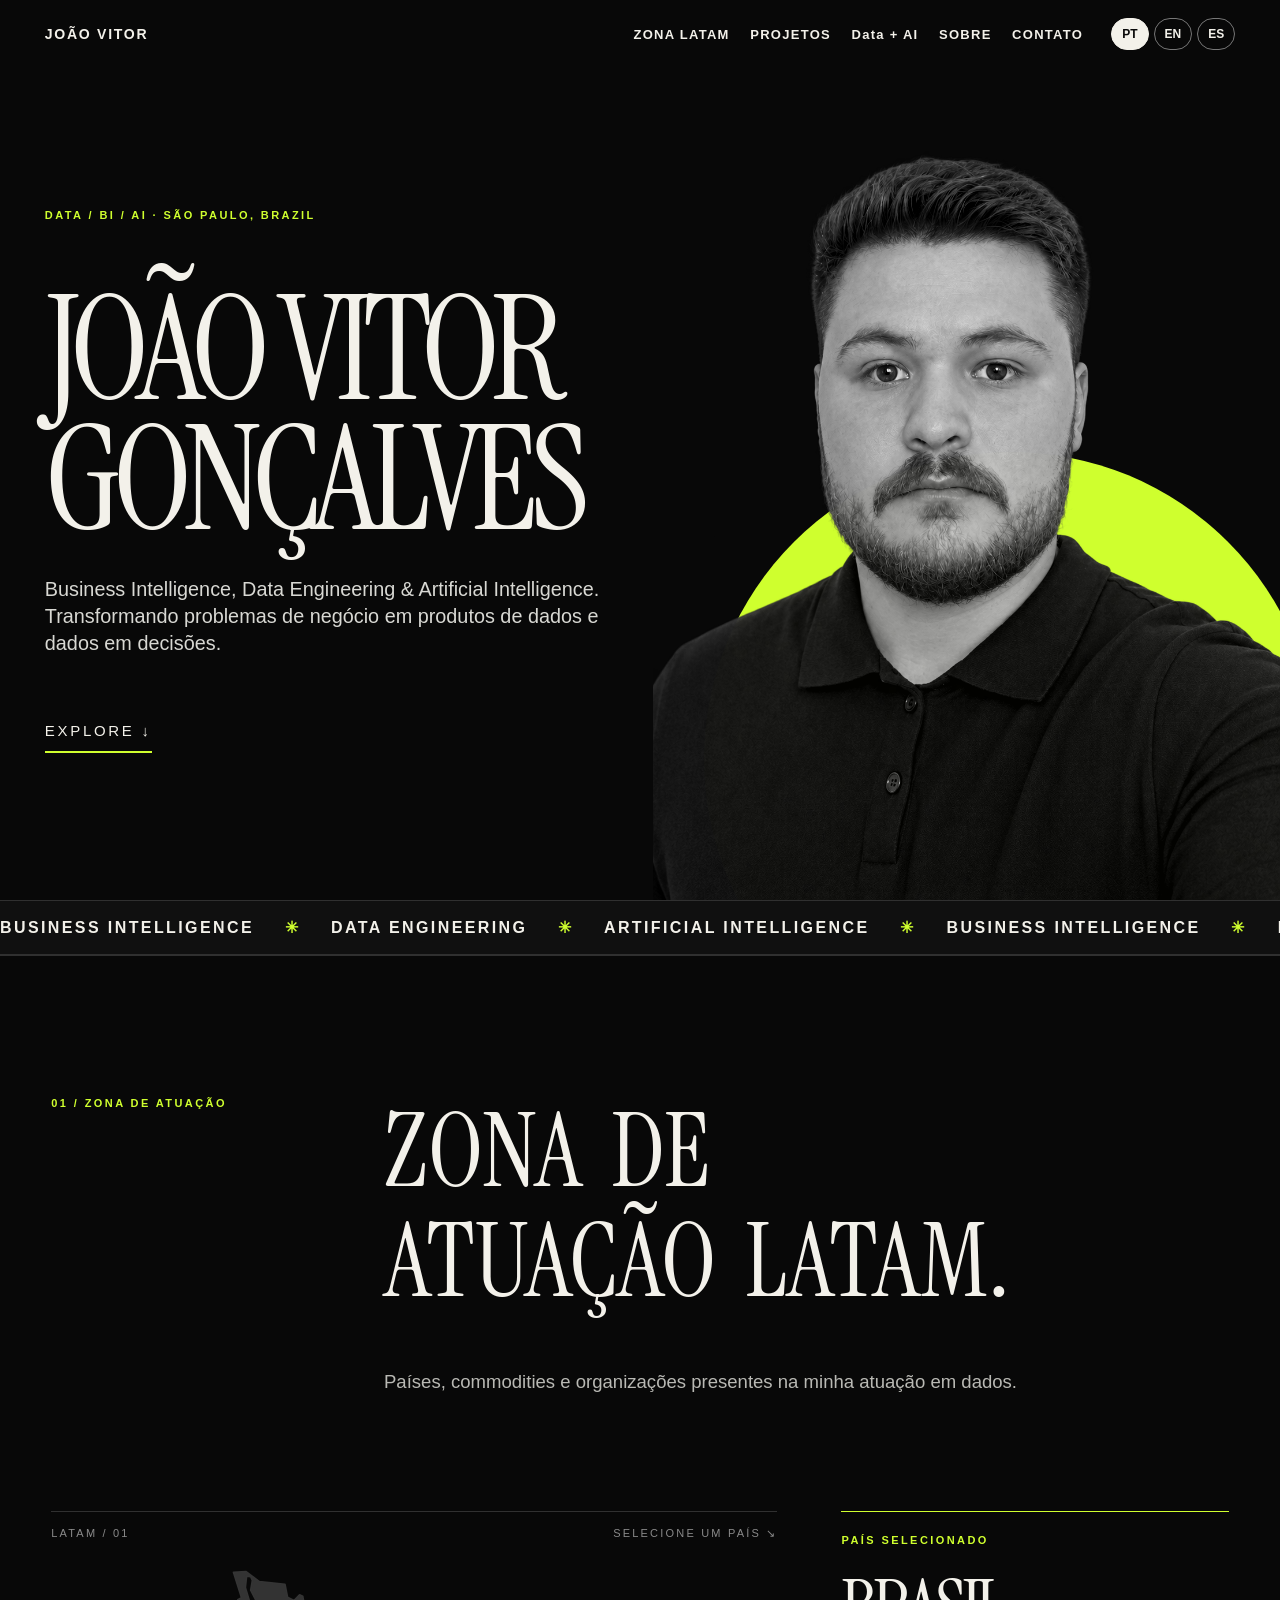
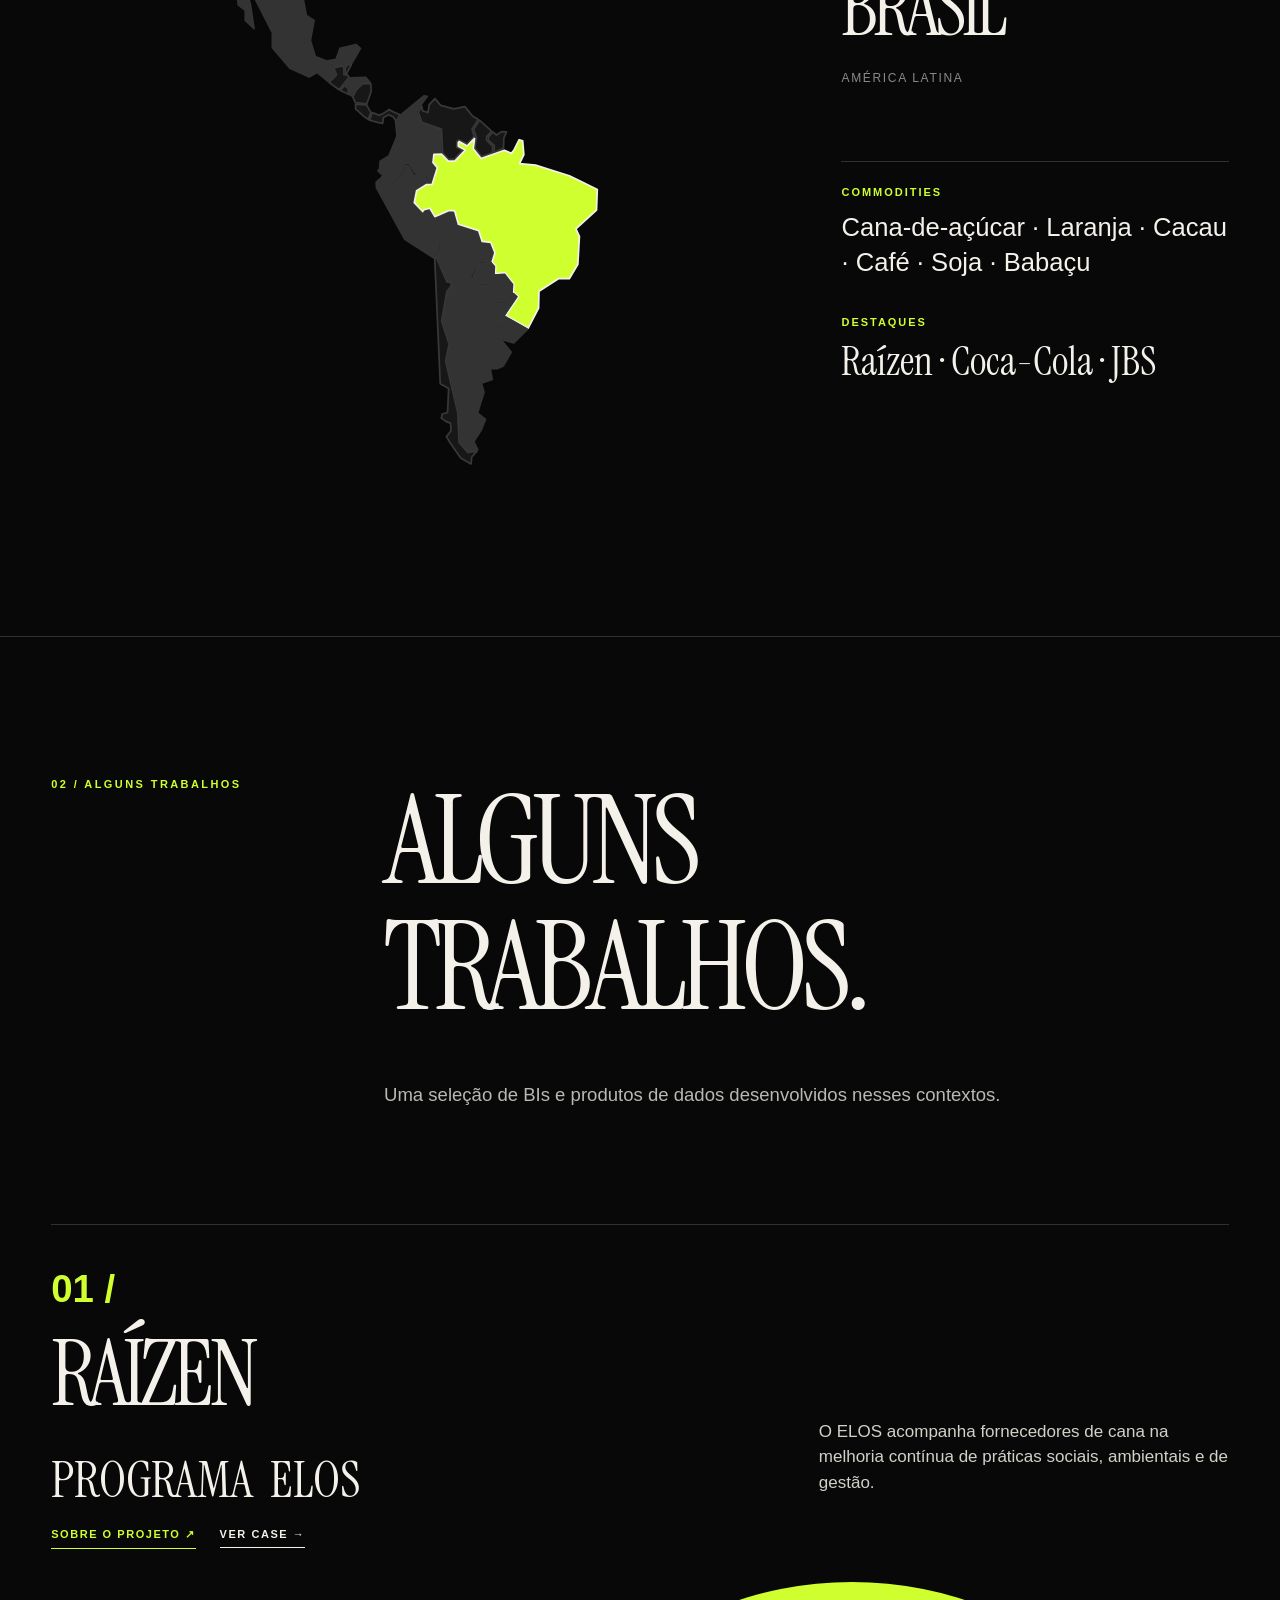
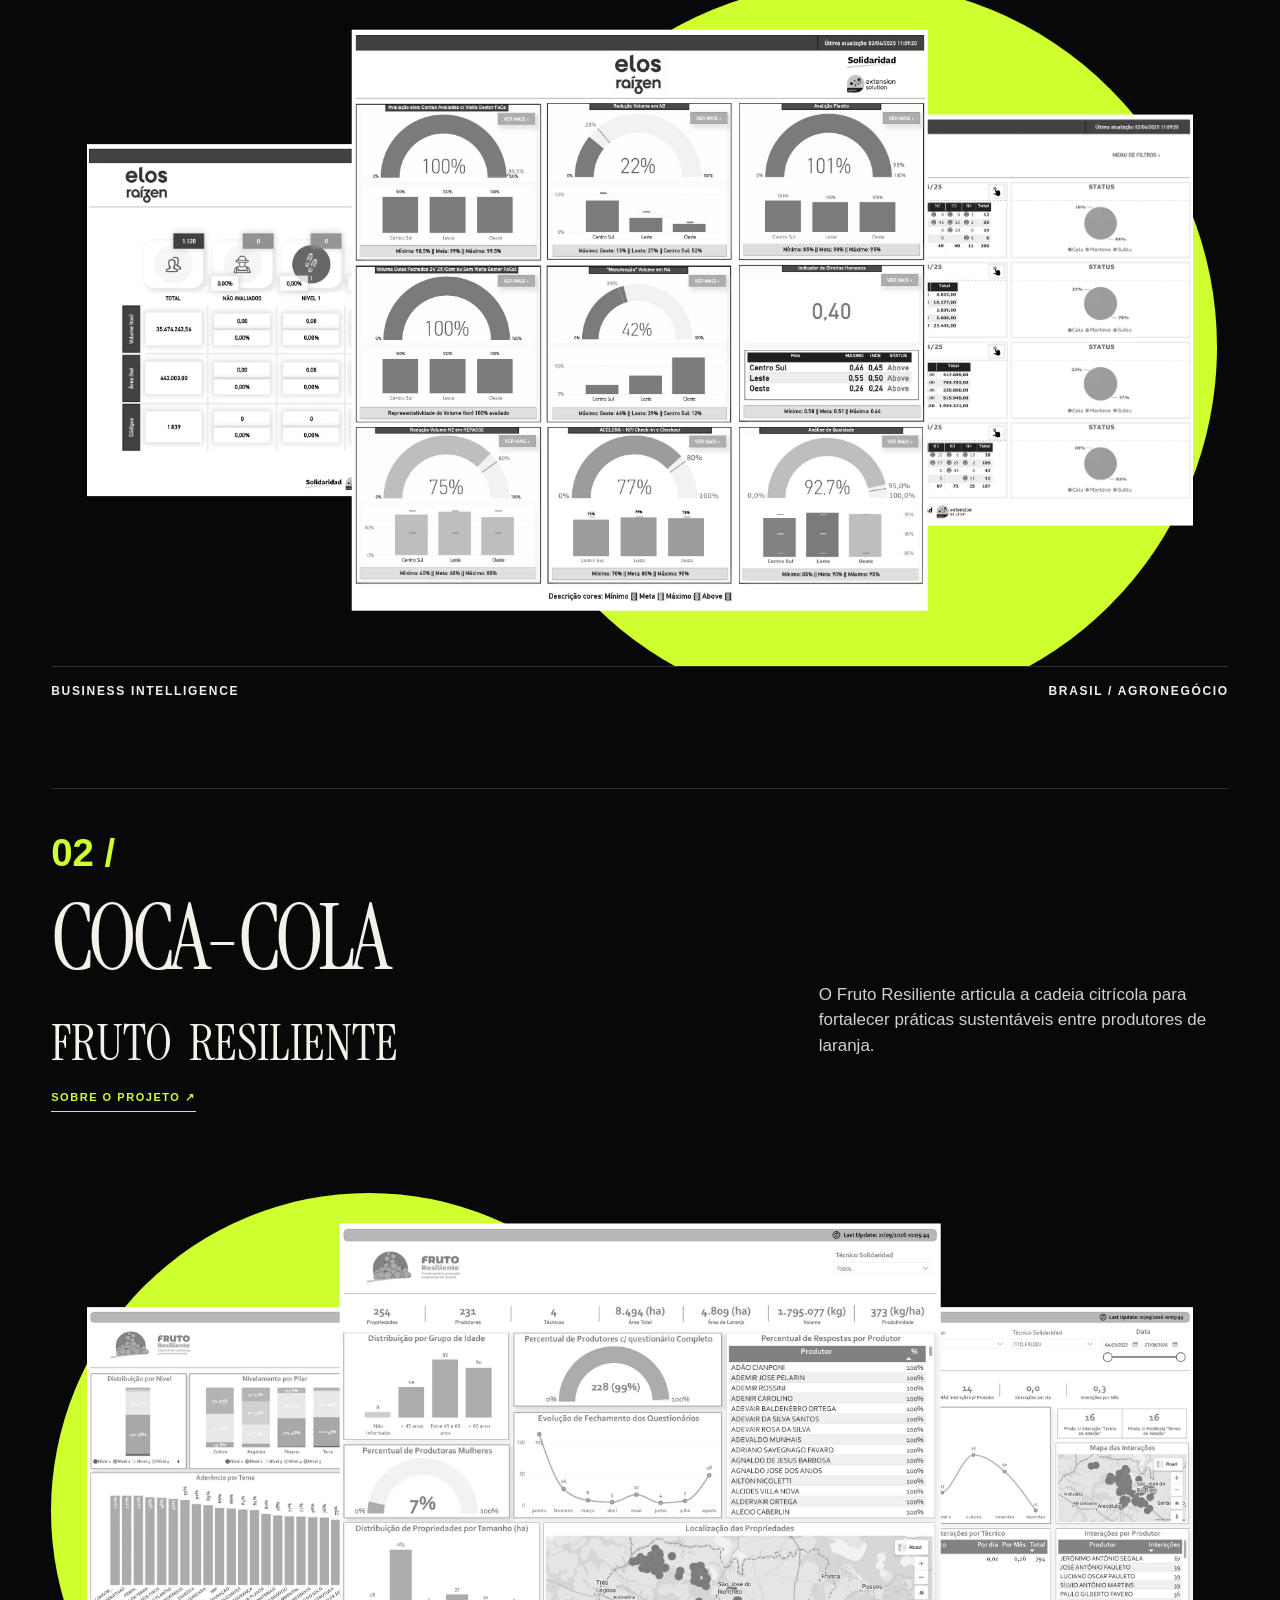
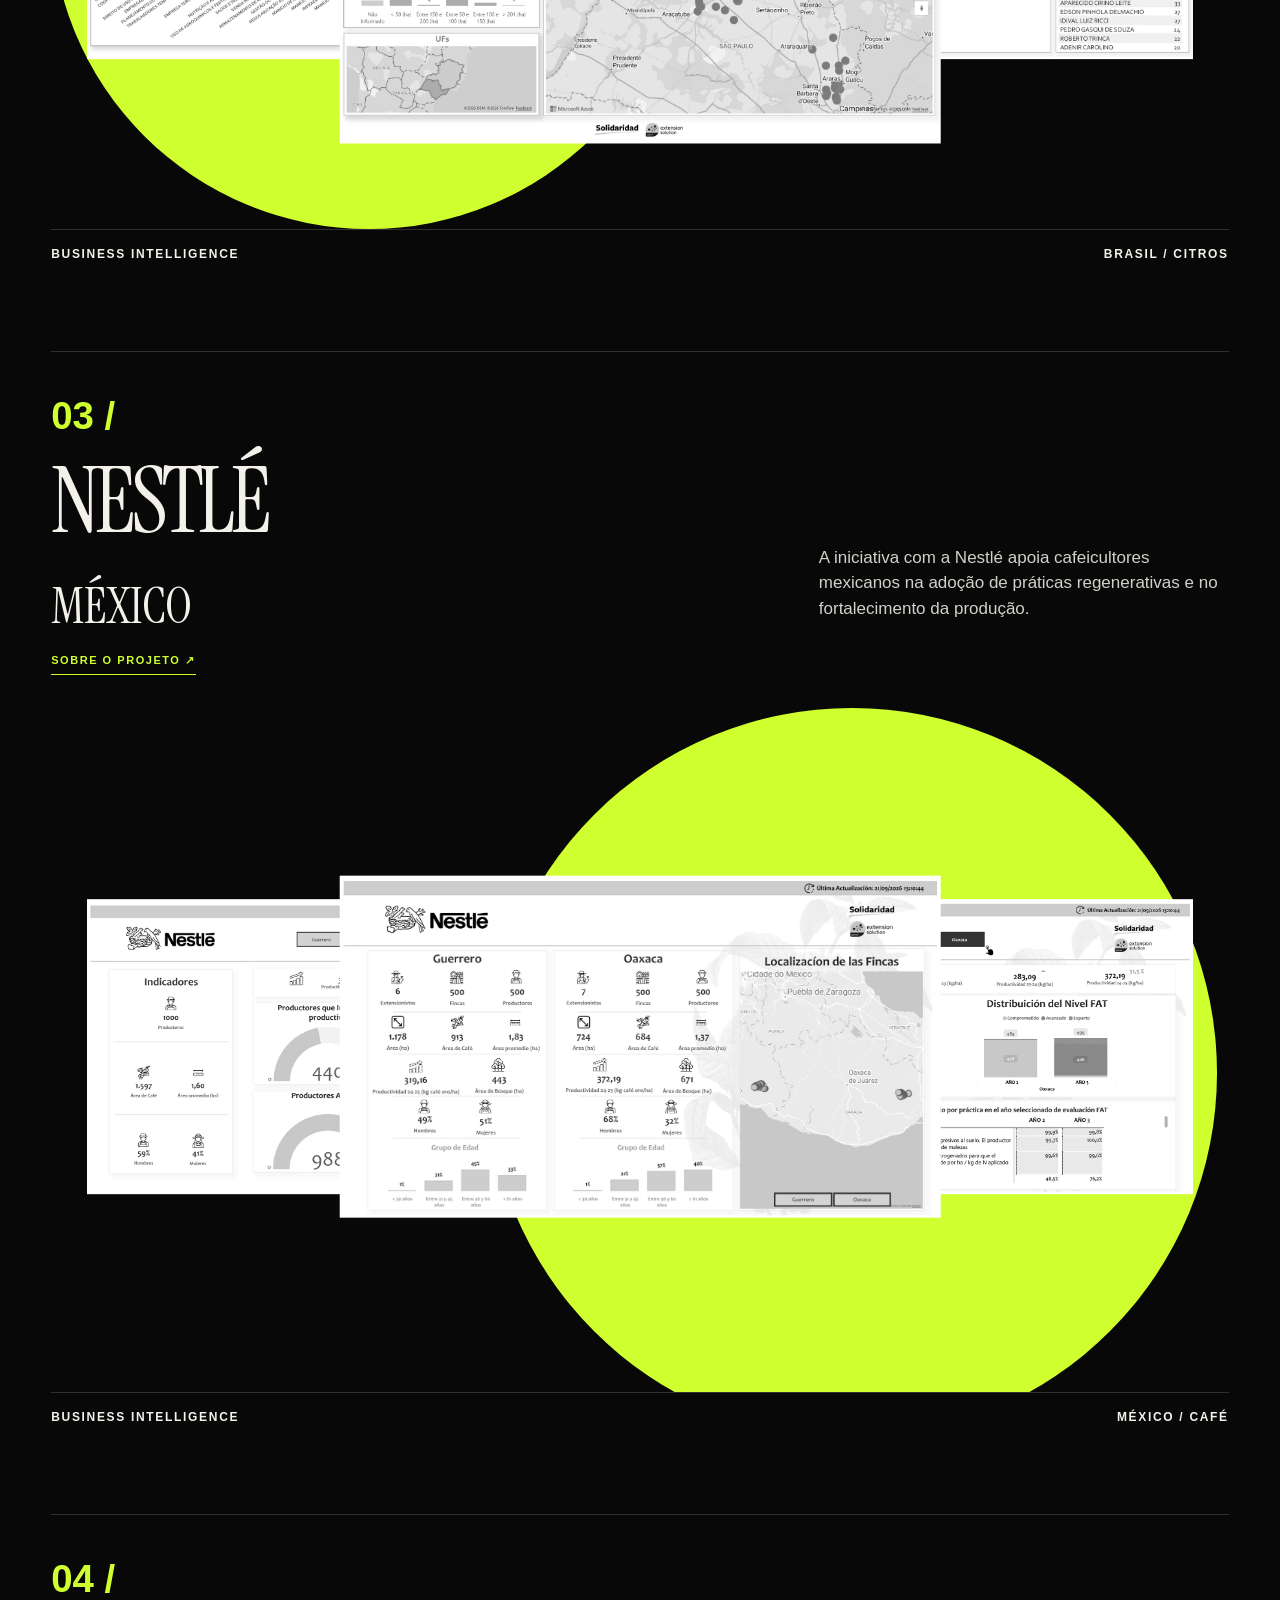
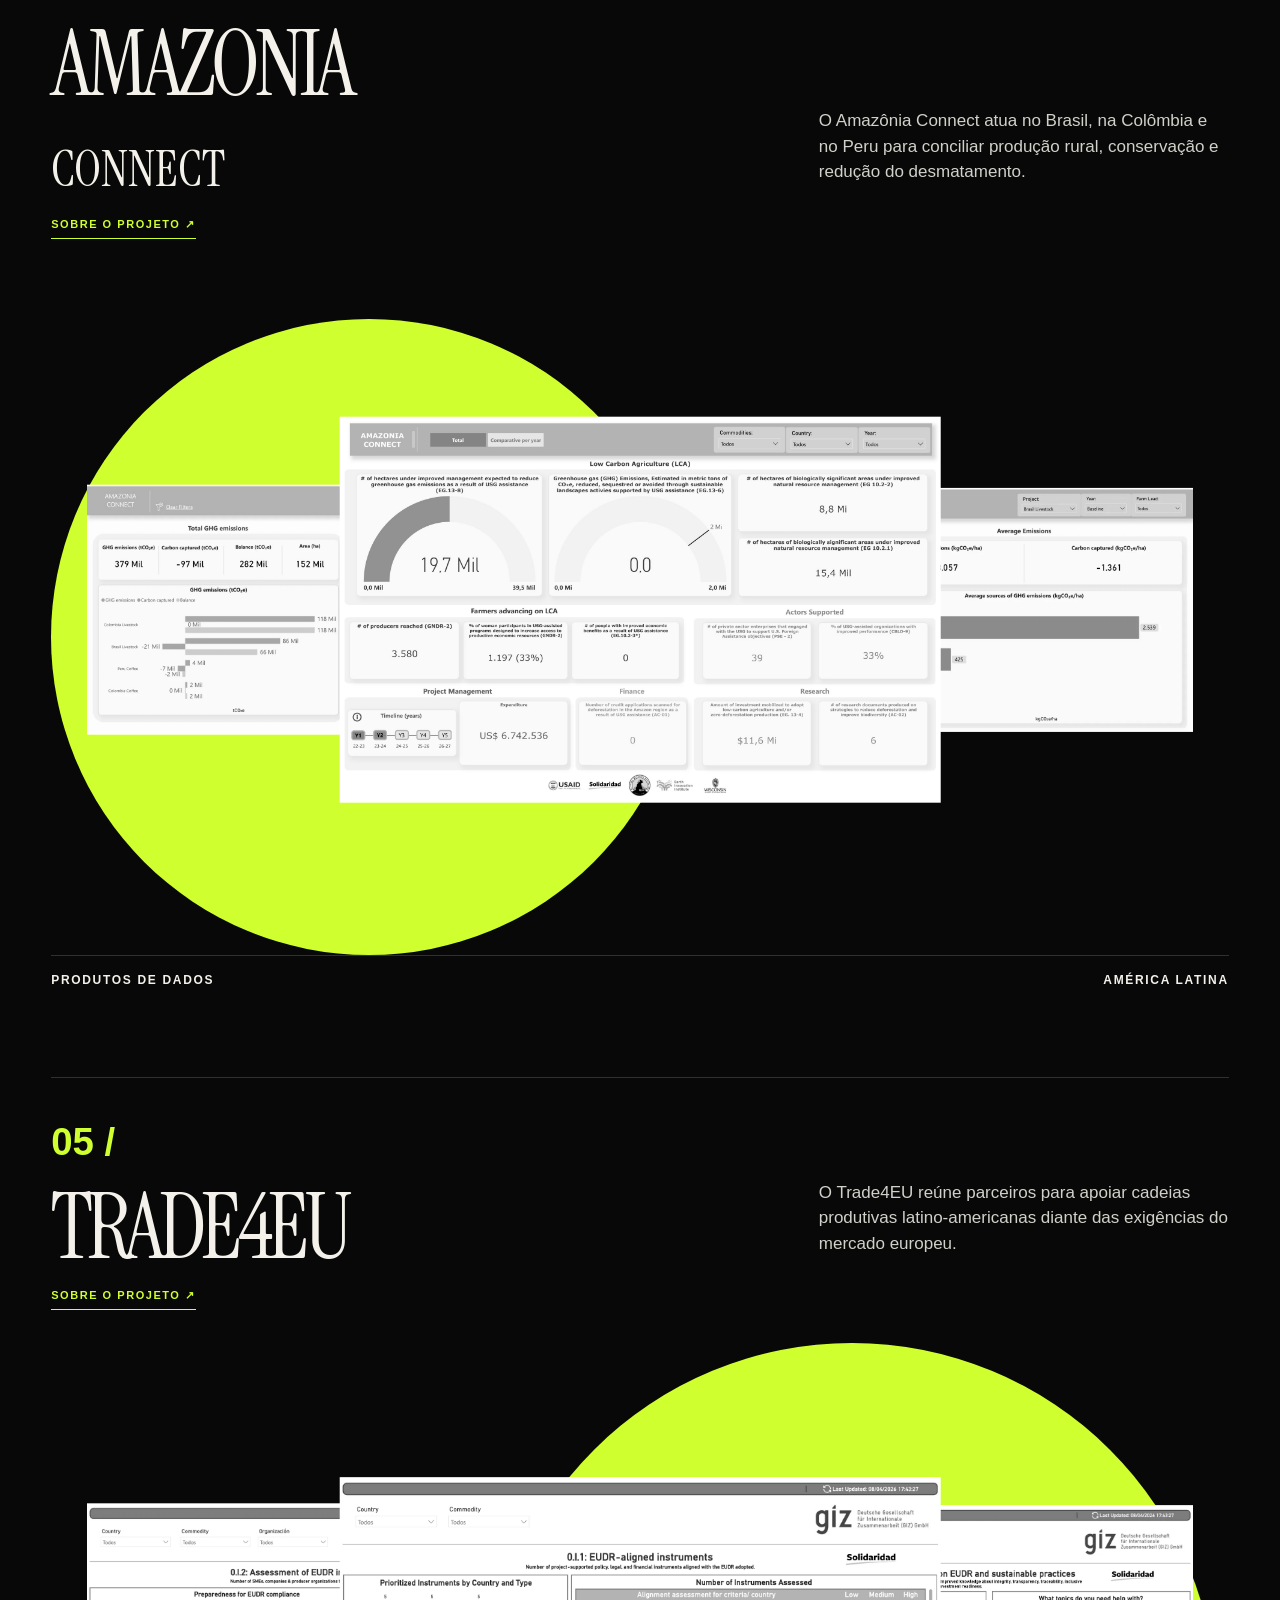
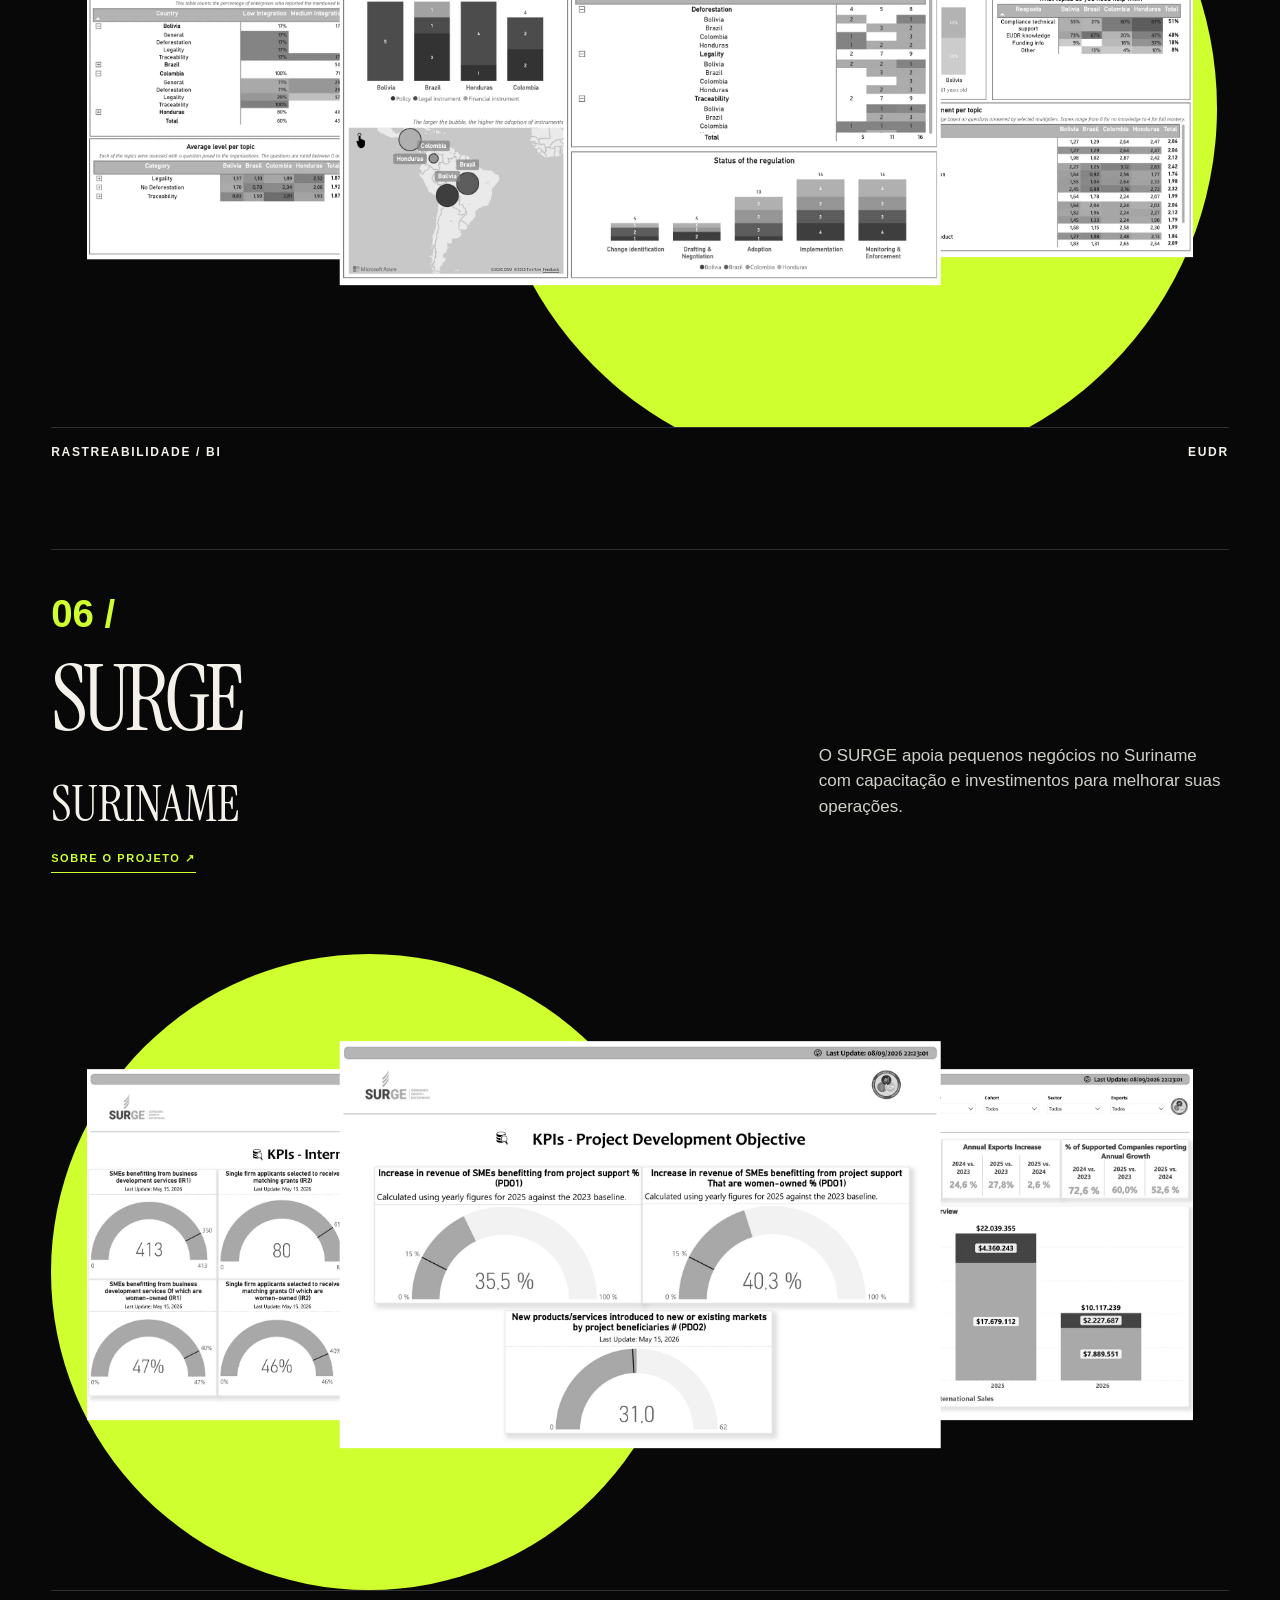
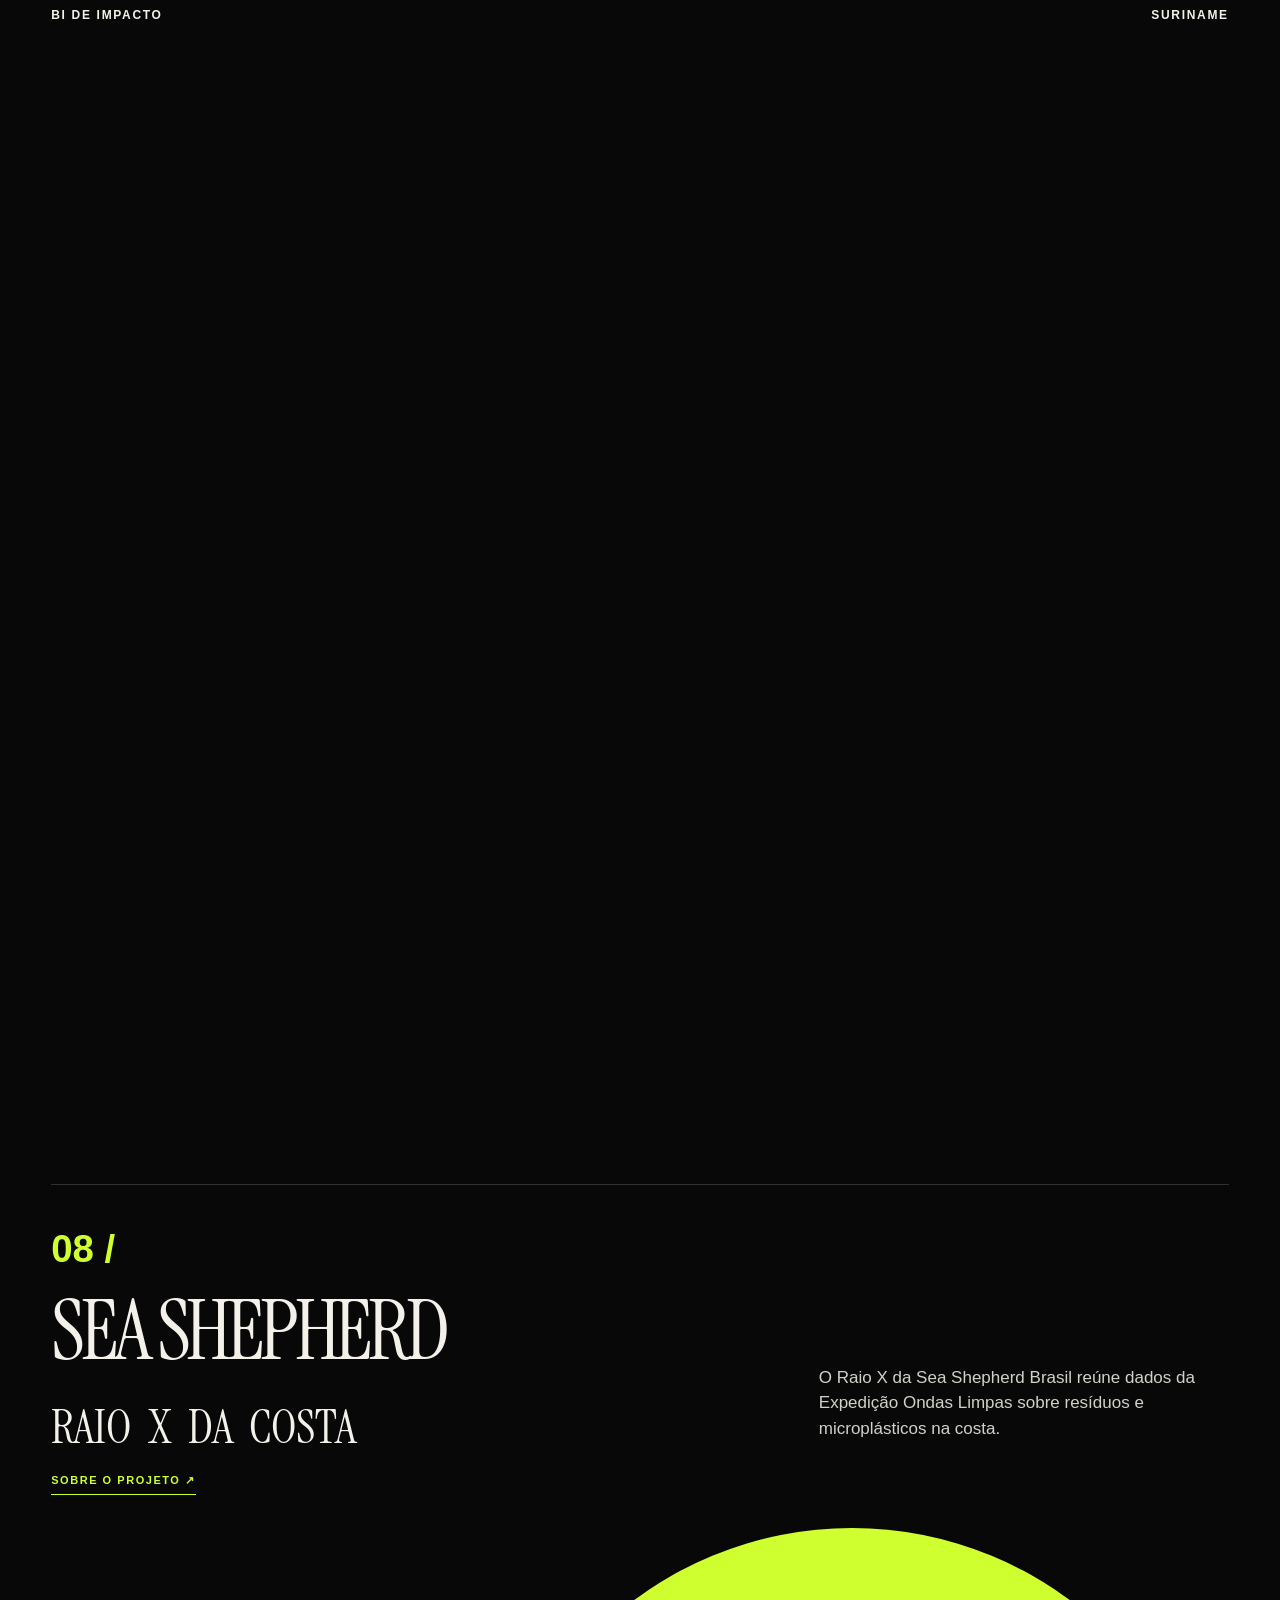
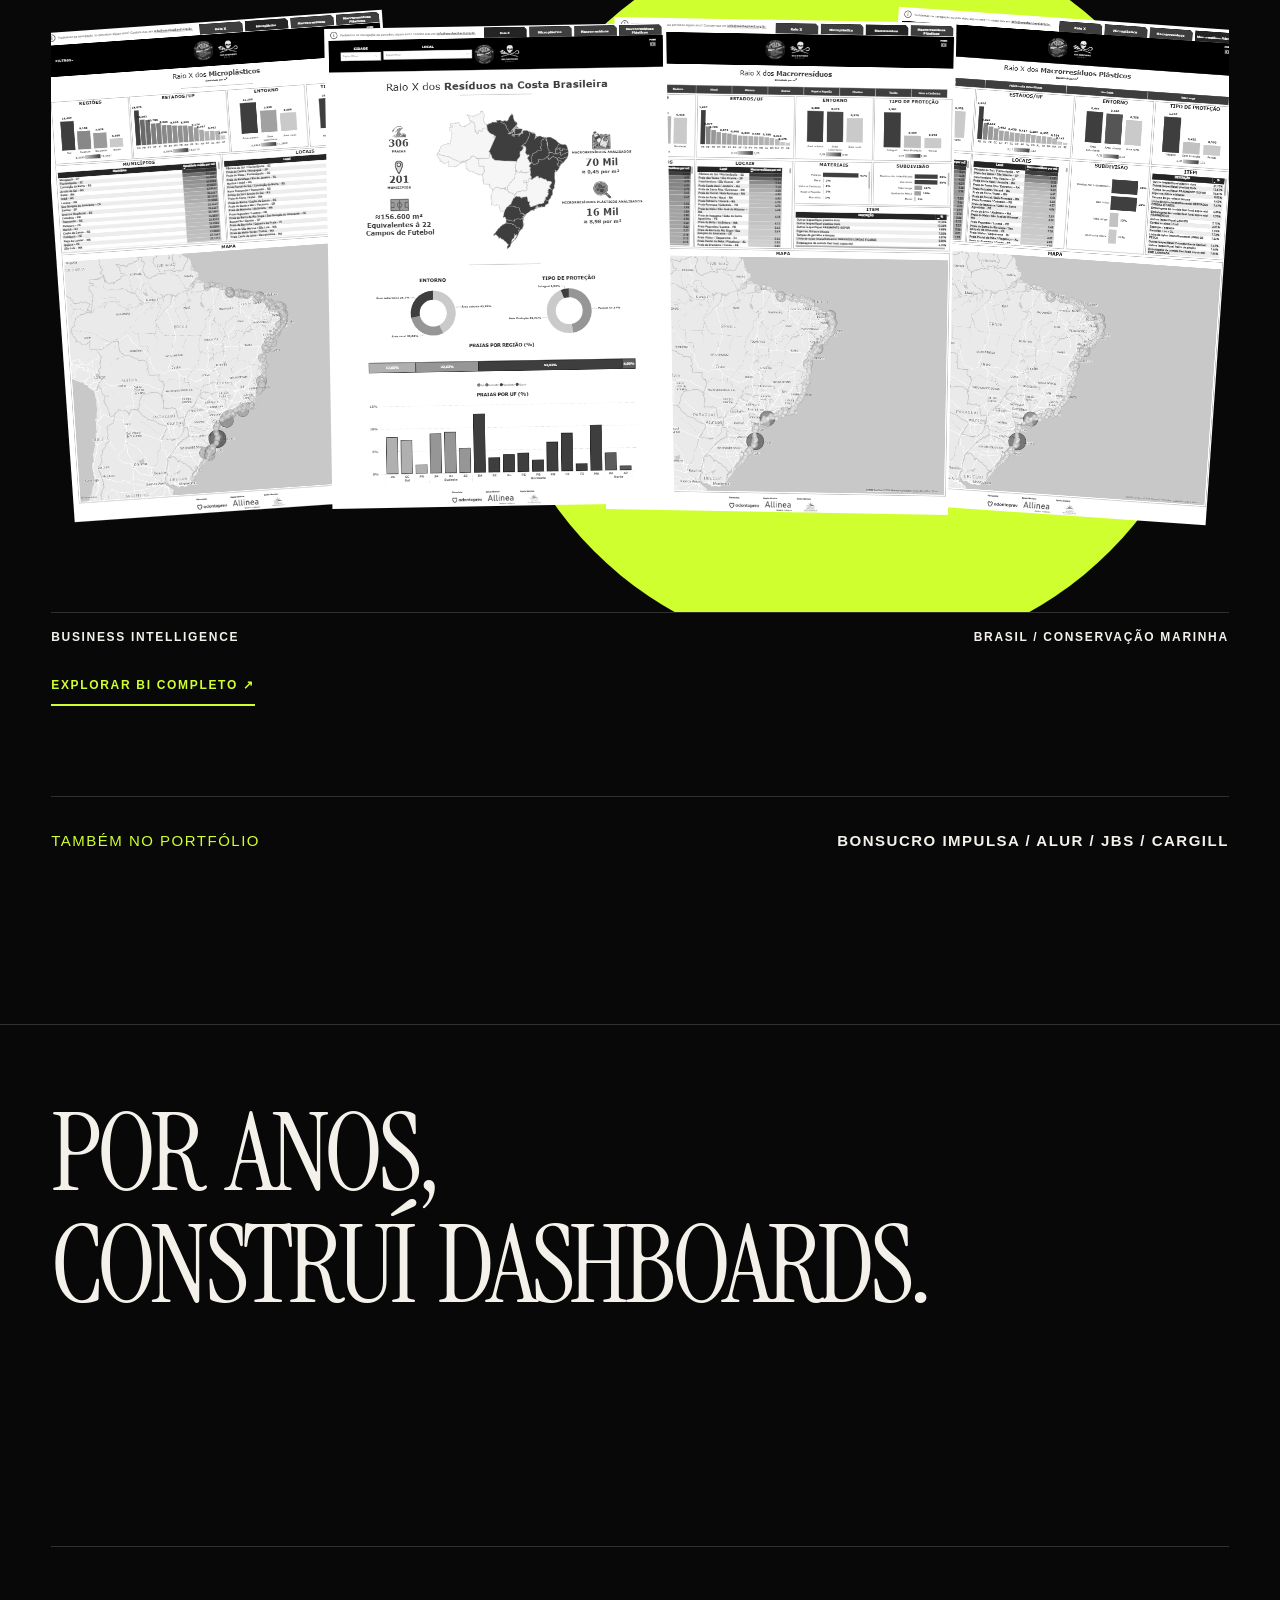
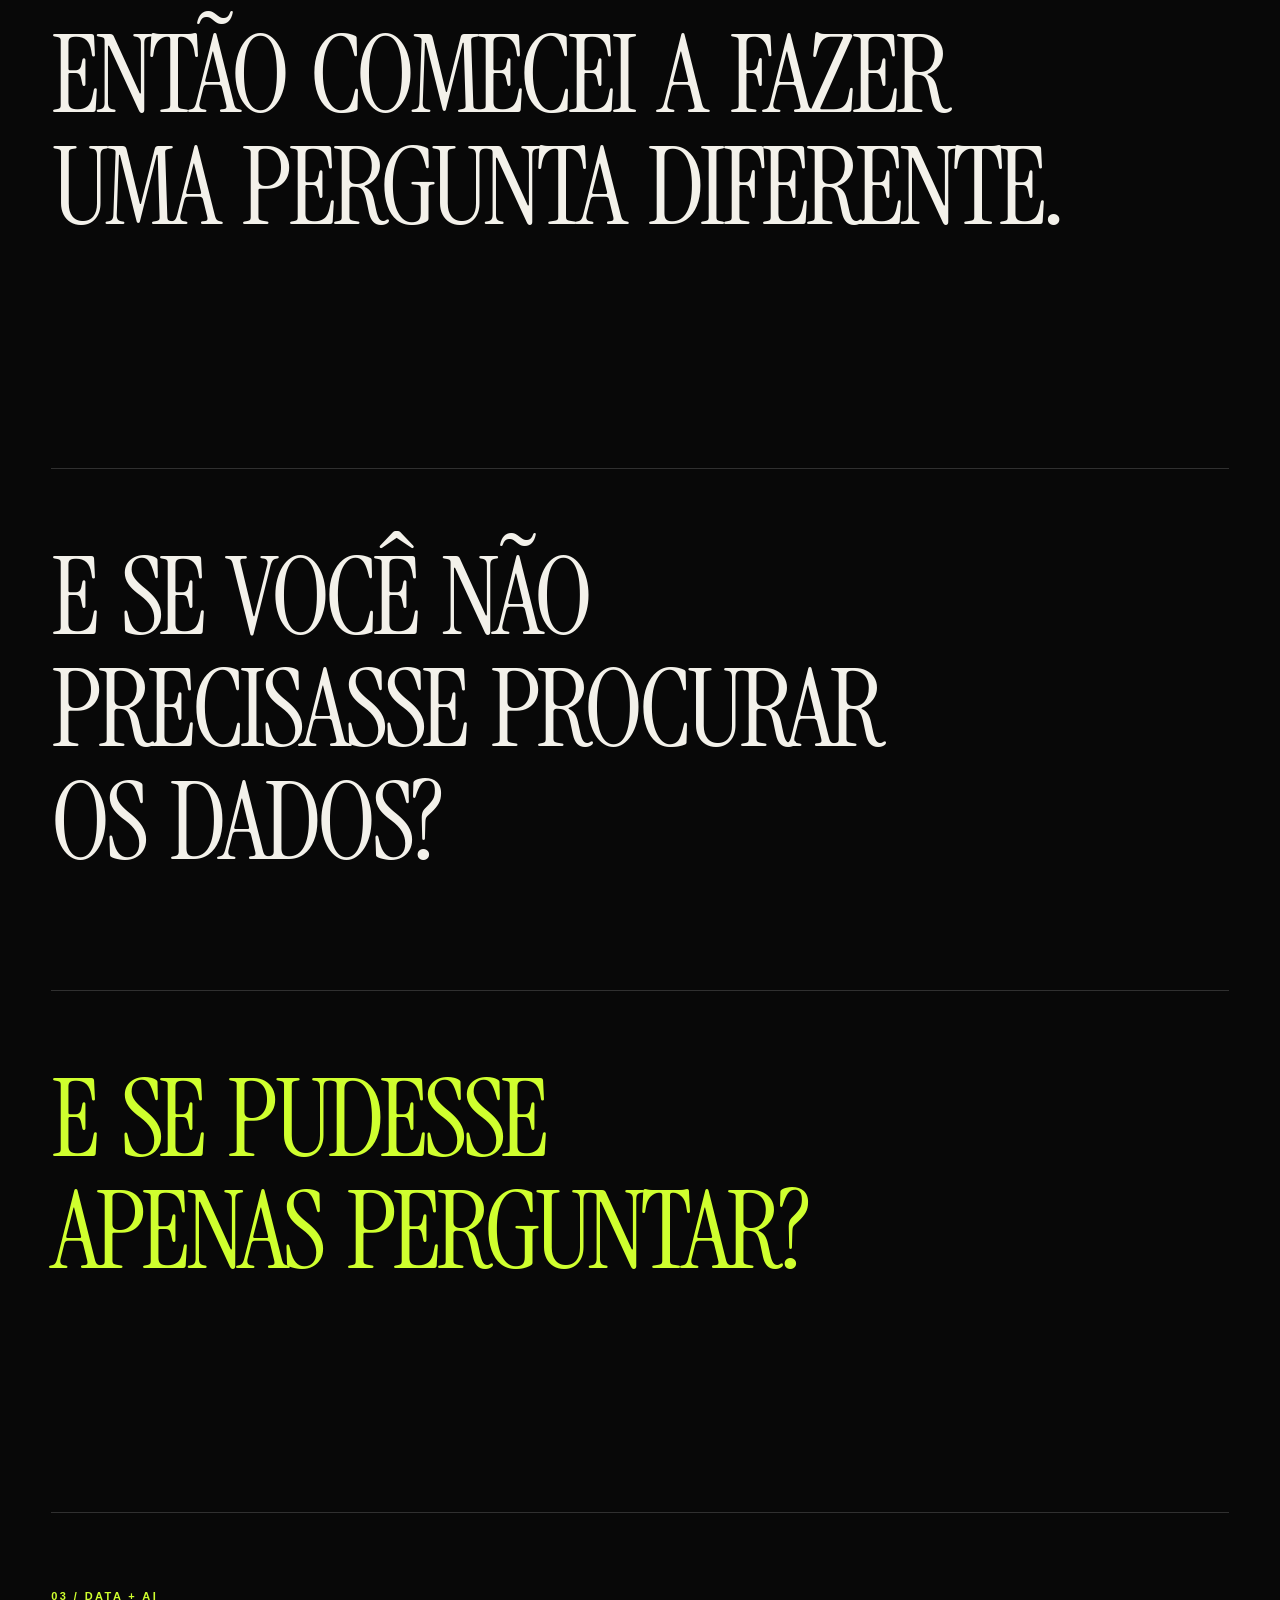
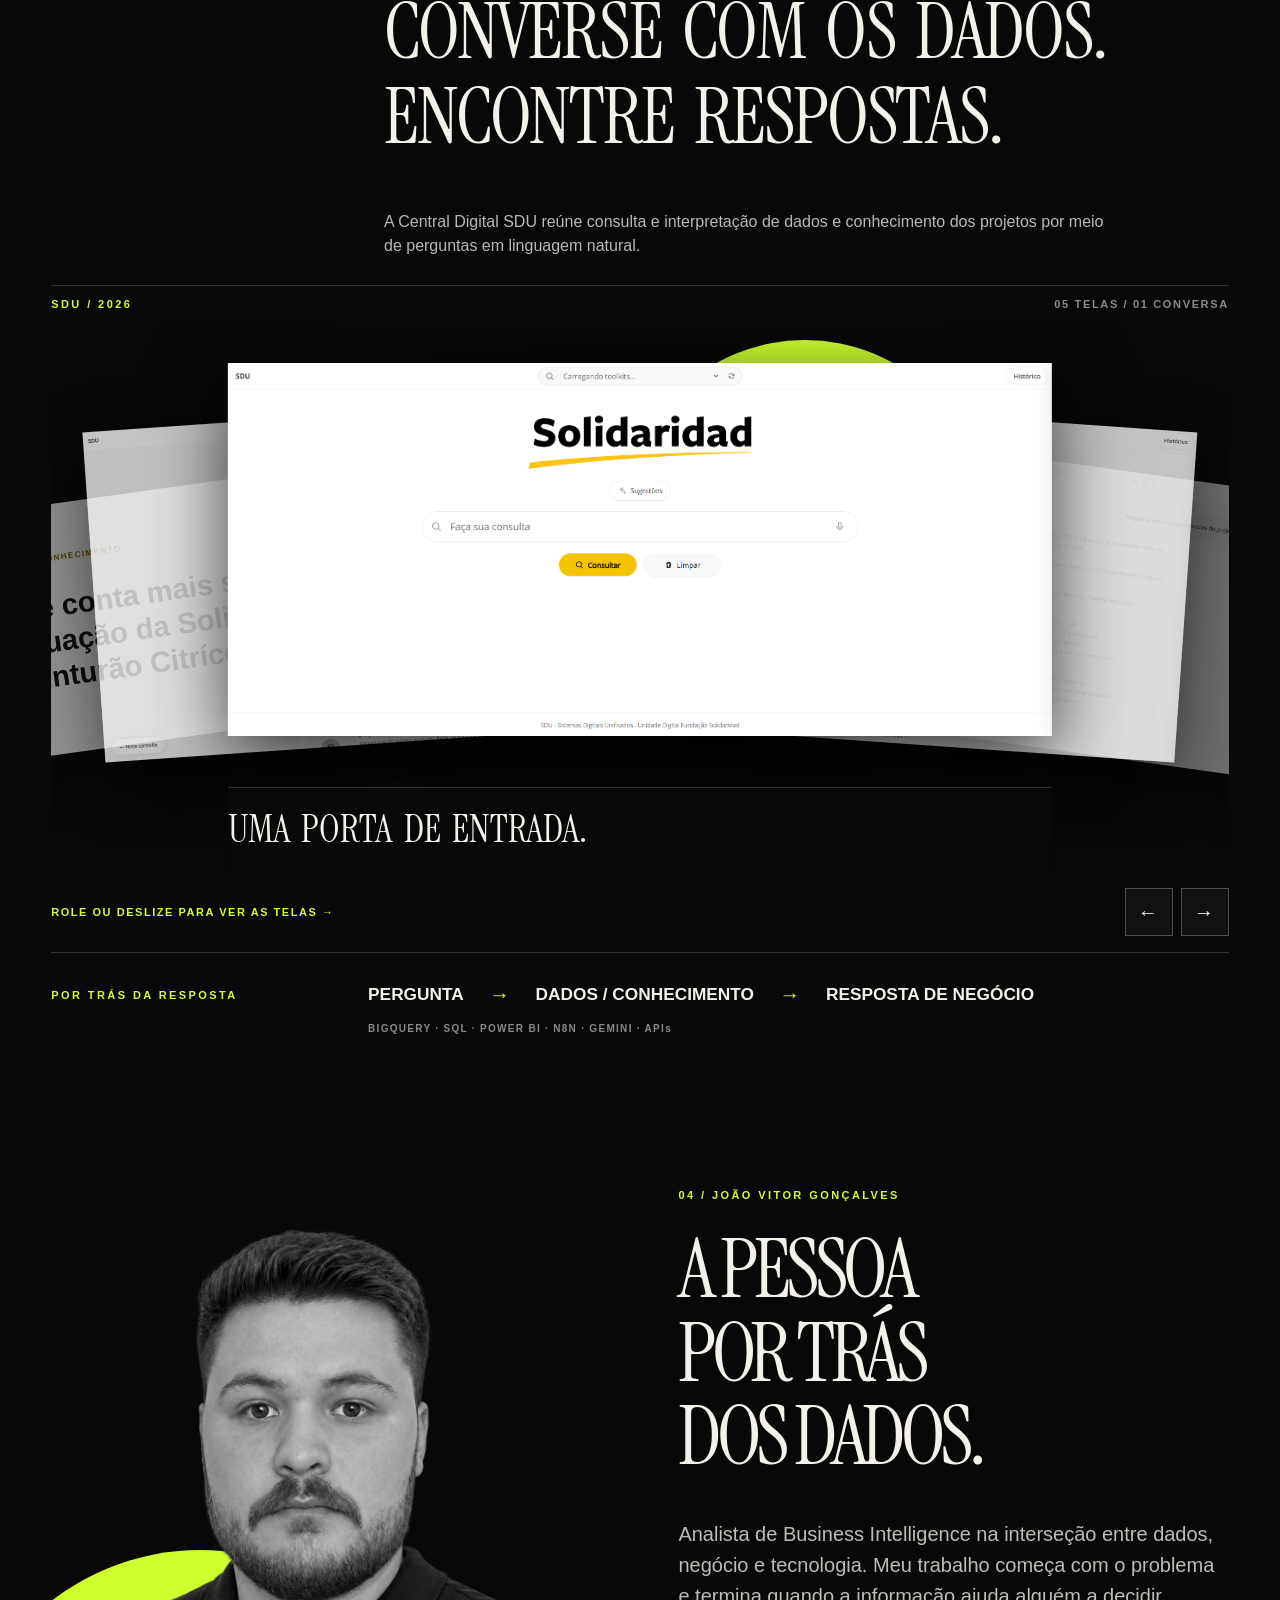
==== commit 6db00ff1: "Add Raizen ELOS case study" ====
--- a/index.html
+++ b/index.html
@@ -22,7 +22,7 @@
 </g></svg>
 <div id="mapTooltip" class="map-tooltip" aria-hidden="true"></div></div><aside class="country-panel" aria-live="polite"><span class="eyebrow" data-i18n="selectedCountry">PAÍS SELECIONADO</span><h3 id="countryName">BRASIL</h3><p id="countryRegion">LATIN AMERICA</p><div class="country-summary"><span class="country-summary-label" data-i18n="commoditiesLabel">COMMODITIES</span><p id="countryCommodities" class="country-commodities"></p><span class="country-summary-label" data-i18n="highlightsLabel">DESTAQUES</span><p id="countryHighlights" class="country-highlights-text"></p></div></aside></div></div></section>
 <section class="work section" id="work"><div class="wrap"><div class="section-intro reveal"><div class="eyebrow" data-i18n="workLabel">02 / ALGUNS TRABALHOS</div><h2 data-i18n="workTitle">ALGUNS<br>TRABALHOS.</h2><p data-i18n="workDesc">Uma seleção de BIs e produtos de dados desenvolvidos nesses contextos.</p></div>
-<article class="case reveal"><div class="case-top"><div><span class="case-no">01 /</span><h3>RAÍZEN<br><em>PROGRAMA ELOS</em></h3></div><p data-i18n="raizenDesc">O ELOS acompanha fornecedores de cana na melhoria contínua de práticas sociais, ambientais e de gestão.</p></div><a class="case-source" href="https://www.raizen.com.br/sustentabilidade/cadeia-de-valor" target="_blank" rel="noopener noreferrer" data-i18n="caseSource">SOBRE O PROJETO ↗</a><div class="case-visual"><div class="orb"></div><div class="dashboard-stack"><img class="panel panel-prev" src="assets/raizen-elos-page-2.webp" width="1473" height="1000" alt="Dashboard original do Programa ELOS da Raízen, página 2" loading="lazy"><img class="panel panel-next" src="assets/raizen-elos-page-3.webp" width="1261" height="1000" alt="Dashboard original do Programa ELOS da Raízen, página 3" loading="lazy"><img class="panel panel-main" src="assets/raizen-elos.jpg" width="3500" height="3526" alt="Dashboard original do Programa ELOS da Raízen, página principal" loading="lazy"></div></div><div class="case-bottom"><span>BUSINESS INTELLIGENCE</span><span>BRAZIL / AGRIBUSINESS</span></div></article>
+<article class="case reveal"><div class="case-top"><div><span class="case-no">01 /</span><h3>RAÍZEN<br><em>PROGRAMA ELOS</em></h3></div><p data-i18n="raizenDesc">O ELOS acompanha fornecedores de cana na melhoria contínua de práticas sociais, ambientais e de gestão.</p></div><a class="case-source" href="https://www.raizen.com.br/sustentabilidade/cadeia-de-valor" target="_blank" rel="noopener noreferrer" data-i18n="caseSource">SOBRE O PROJETO ↗</a><a class="case-source case-study-link" href="cases/raizen-elos/" data-i18n="viewCase">VER CASE →</a><div class="case-visual"><div class="orb"></div><div class="dashboard-stack"><img class="panel panel-prev" src="assets/raizen-elos-page-2.webp" width="1473" height="1000" alt="Dashboard original do Programa ELOS da Raízen, página 2" loading="lazy"><img class="panel panel-next" src="assets/raizen-elos-page-3.webp" width="1261" height="1000" alt="Dashboard original do Programa ELOS da Raízen, página 3" loading="lazy"><img class="panel panel-main" src="assets/raizen-elos.jpg" width="3500" height="3526" alt="Dashboard original do Programa ELOS da Raízen, página principal" loading="lazy"></div></div><div class="case-bottom"><span>BUSINESS INTELLIGENCE</span><span>BRAZIL / AGRIBUSINESS</span></div></article>
 <article class="case reveal"><div class="case-top"><div><span class="case-no">02 /</span><h3>COCA-COLA<br><em>FRUTO RESILIENTE</em></h3></div><p data-i18n="cocaDesc">O Fruto Resiliente articula a cadeia citrícola para fortalecer práticas sustentáveis entre produtores de laranja.</p></div><a class="case-source" href="https://www.solidaridadnetwork.org/news/fruto-resiliente-strengthening-sustainable-orange-production-brazil-citrus-belt/" target="_blank" rel="noopener noreferrer" data-i18n="caseSource">SOBRE O PROJETO ↗</a><div class="case-visual left"><div class="orb"></div><div class="dashboard-stack"><img class="panel panel-prev" src="assets/coca-cola-fruto-resiliente-page-2.webp" width="1473" height="1000" alt="Dashboard original Fruto Resiliente, página 2" loading="lazy"><img class="panel panel-next" src="assets/coca-cola-fruto-resiliente-page-3.webp" width="1473" height="1000" alt="Dashboard original Fruto Resiliente, página 3" loading="lazy"><img class="panel panel-main" src="assets/coca-cola-fruto-resiliente.jpg" width="3500" height="3025" alt="Dashboard original Fruto Resiliente, página principal" loading="lazy"></div></div><div class="case-bottom"><span>BUSINESS INTELLIGENCE</span><span>BRAZIL / CITRUS</span></div></article>
 <article class="case reveal"><div class="case-top"><div><span class="case-no">03 /</span><h3>NESTLÉ<br><em>MÉXICO</em></h3></div><p data-i18n="nestleDesc">A iniciativa com a Nestlé apoia cafeicultores mexicanos na adoção de práticas regenerativas e no fortalecimento da produção.</p></div><a class="case-source" href="https://www.solidaridadnetwork.org/news/regenerative-agriculture-decent-income-for-coffee-producers-in-mexico/" target="_blank" rel="noopener noreferrer" data-i18n="caseSource">SOBRE O PROJETO ↗</a><div class="case-visual"><div class="orb"></div><div class="dashboard-stack"><img class="panel panel-prev" src="assets/nestle-mexico-page-2.webp" width="1600" height="913" alt="Dashboard original Nestlé México, página 2" loading="lazy"><img class="panel panel-next" src="assets/nestle-mexico-page-3.webp" width="1600" height="913" alt="Dashboard original Nestlé México, página 3" loading="lazy"><img class="panel panel-main" src="assets/nestle-mexico.jpg" width="3200" height="1826" alt="Dashboard original Nestlé México, página principal" loading="lazy"></div></div><div class="case-bottom"><span>BUSINESS INTELLIGENCE</span><span>MEXICO / COFFEE</span></div></article>
 <article class="case reveal"><div class="case-top"><div><span class="case-no">04 /</span><h3>AMAZONIA<br><em>CONNECT</em></h3></div><p data-i18n="amazoniaDesc">O Amazônia Connect atua no Brasil, na Colômbia e no Peru para conciliar produção rural, conservação e redução do desmatamento.</p></div><a class="case-source" href="https://www.solidaridadnetwork.org/amazonia-connect/" target="_blank" rel="noopener noreferrer" data-i18n="caseSource">SOBRE O PROJETO ↗</a><div class="case-visual left"><div class="orb"></div><div class="dashboard-stack"><img class="panel panel-prev" src="assets/amazonia-connect-page-2.webp" width="1600" height="774" alt="Dashboard original Amazonia Connect, página 2" loading="lazy"><img class="panel panel-next" src="assets/amazonia-connect-page-3.webp" width="1600" height="754" alt="Dashboard original Amazonia Connect, página 3" loading="lazy"><img class="panel panel-main" src="assets/amazonia-connect.jpg" width="4000" height="2575" alt="Dashboard original Amazonia Connect, página principal" loading="lazy"></div></div><div class="case-bottom"><span>DATA PRODUCTS</span><span>LATIN AMERICA</span></div></article>
--- a/site.css
+++ b/site.css
@@ -197,3 +197,4 @@
 /* Keep the BI pages fully opaque so the fan has no translucent ghost bands. */
 body.fixed-stacks .case-visual .dashboard-stack .panel{opacity:1!important;mix-blend-mode:normal;box-shadow:none}
 body.fixed-stacks .case-visual .dashboard-stack .panel-main{z-index:10}
+.case-study-link{margin-left:24px;color:var(--off);border-color:var(--off)}.case-study-link:hover{color:var(--acid);border-color:var(--acid)}
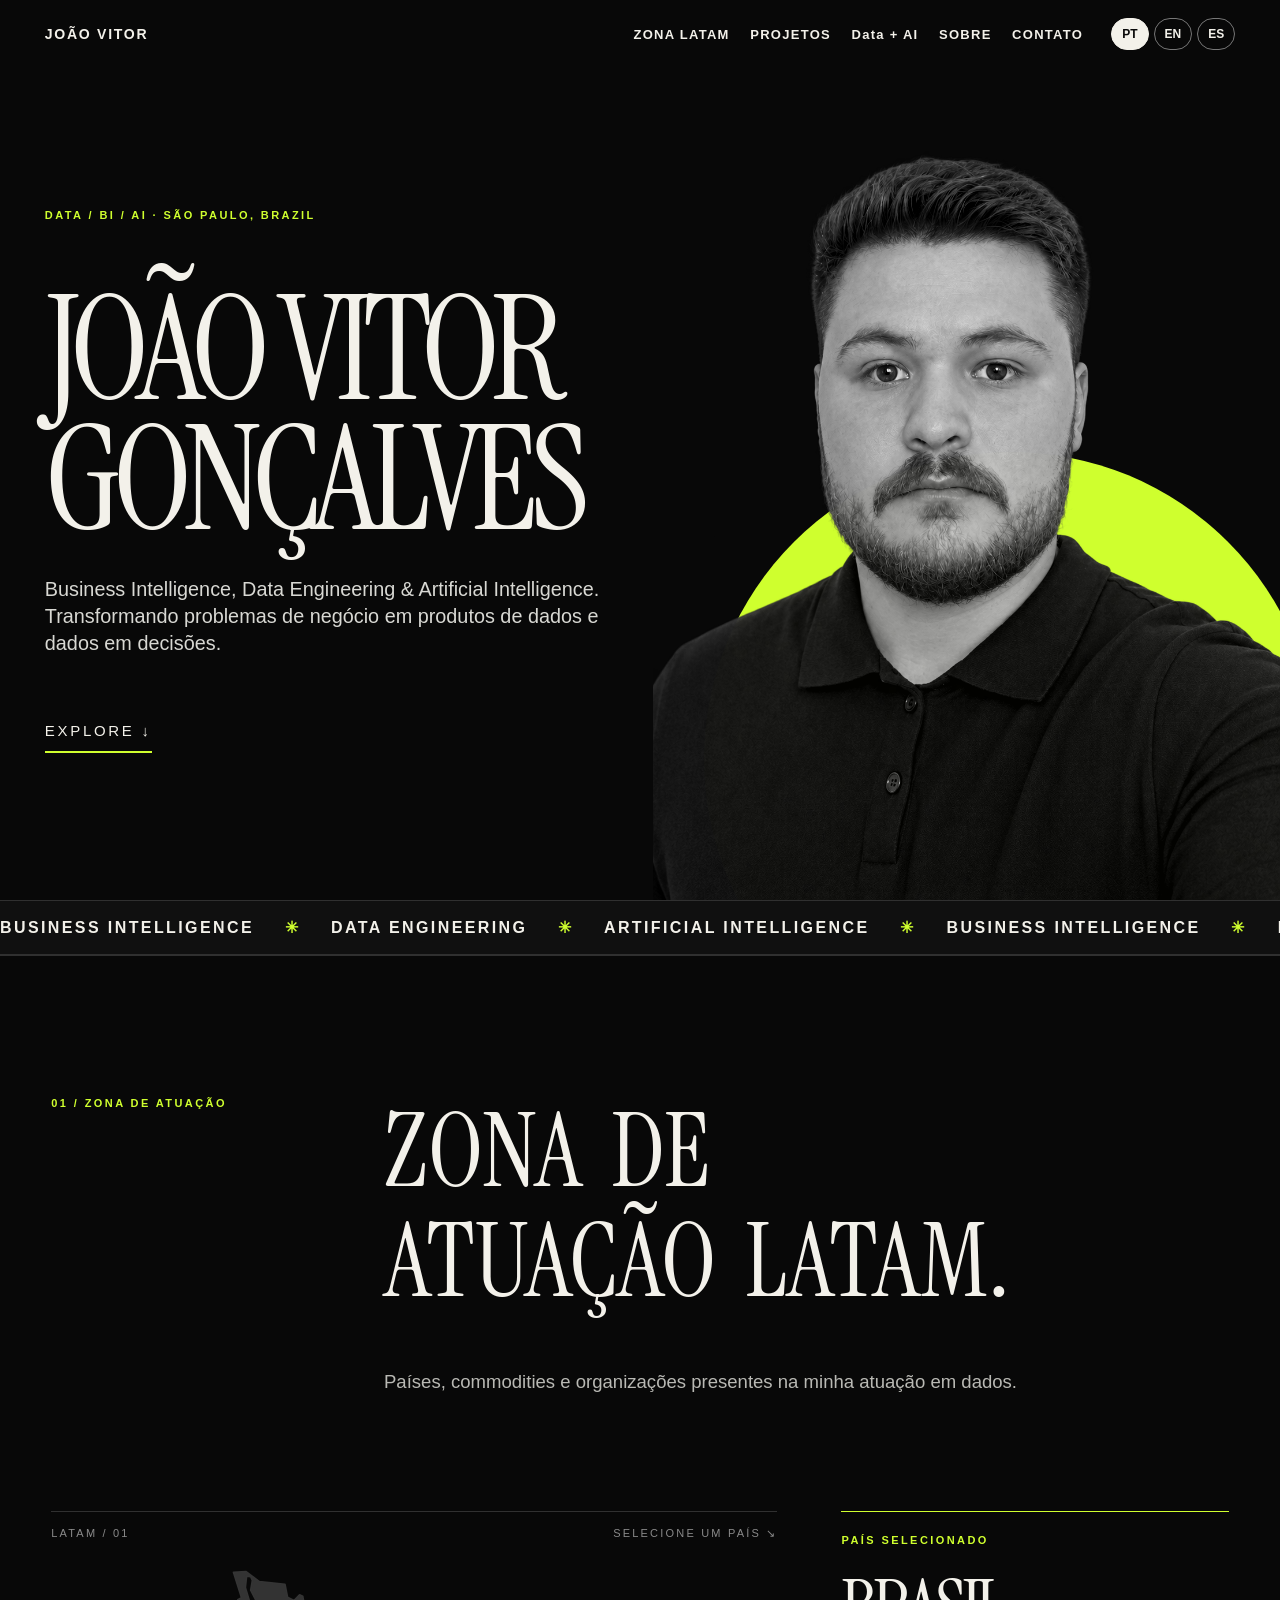
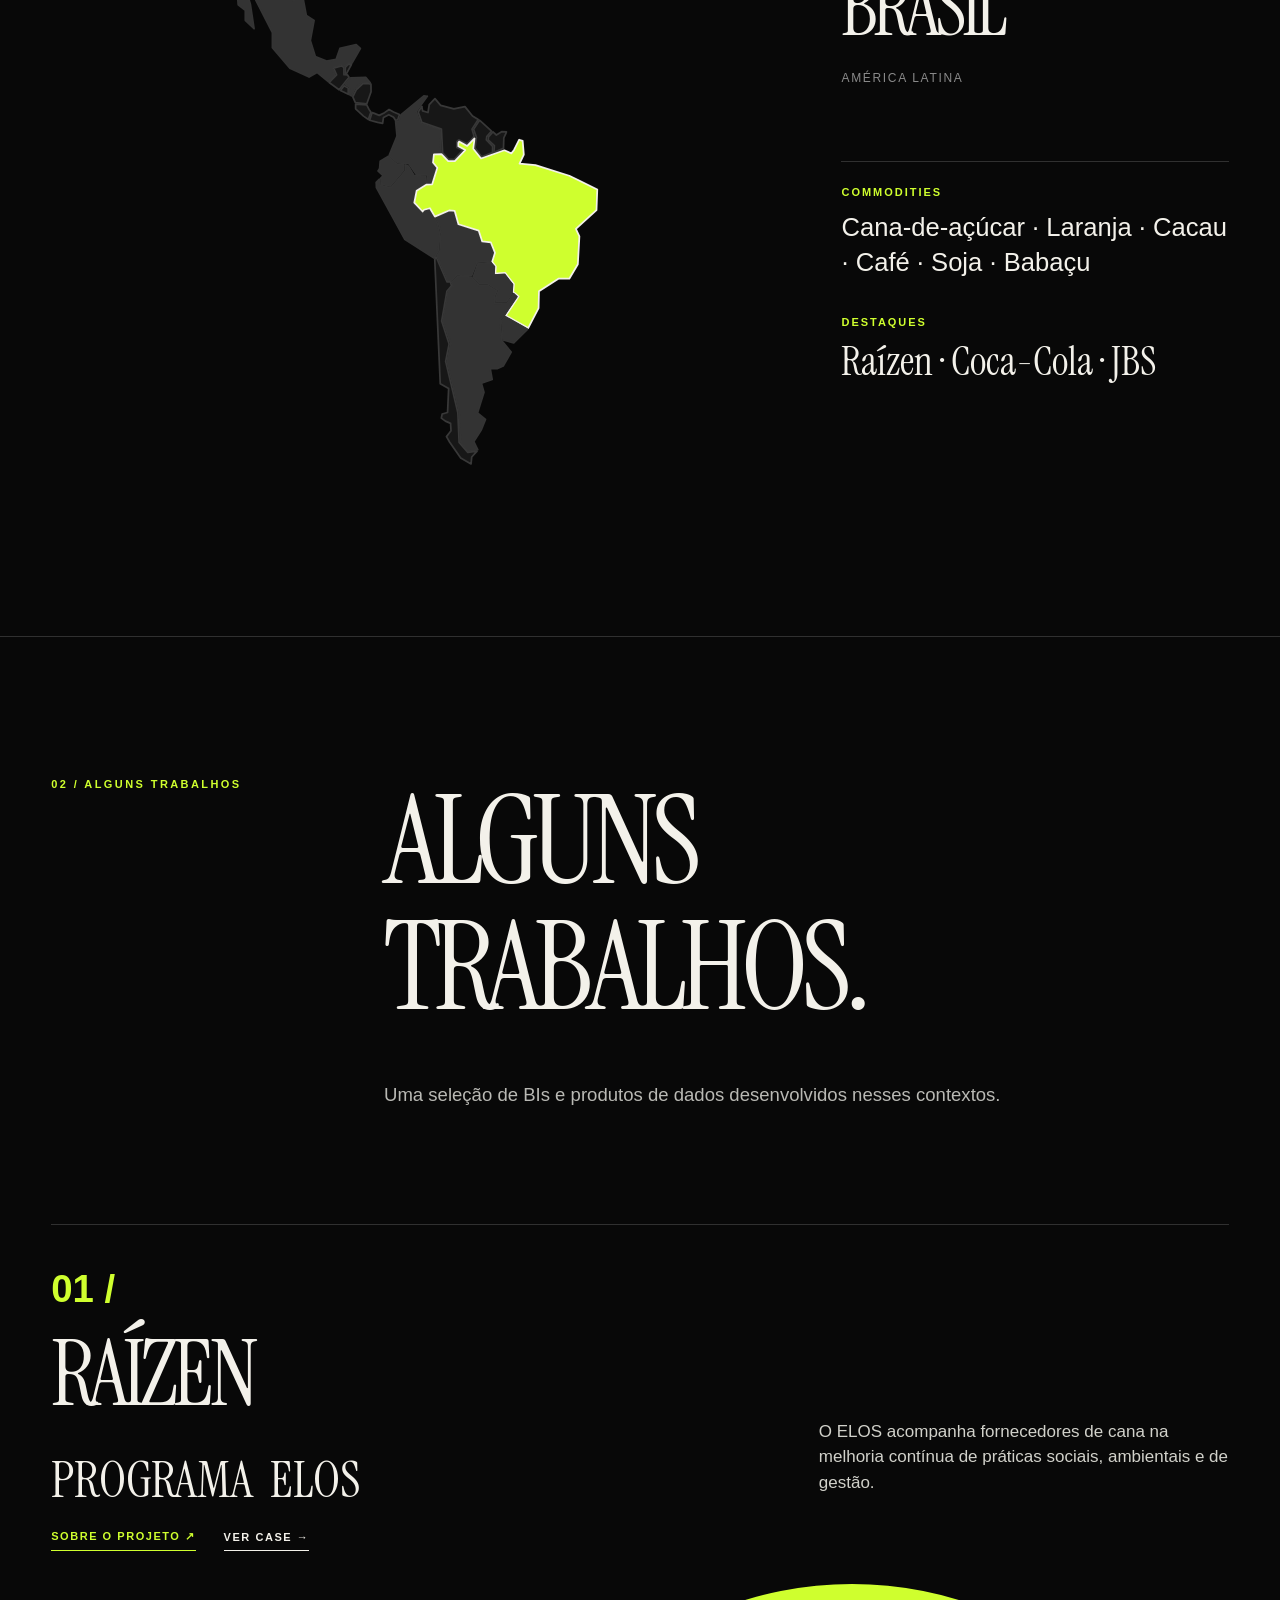
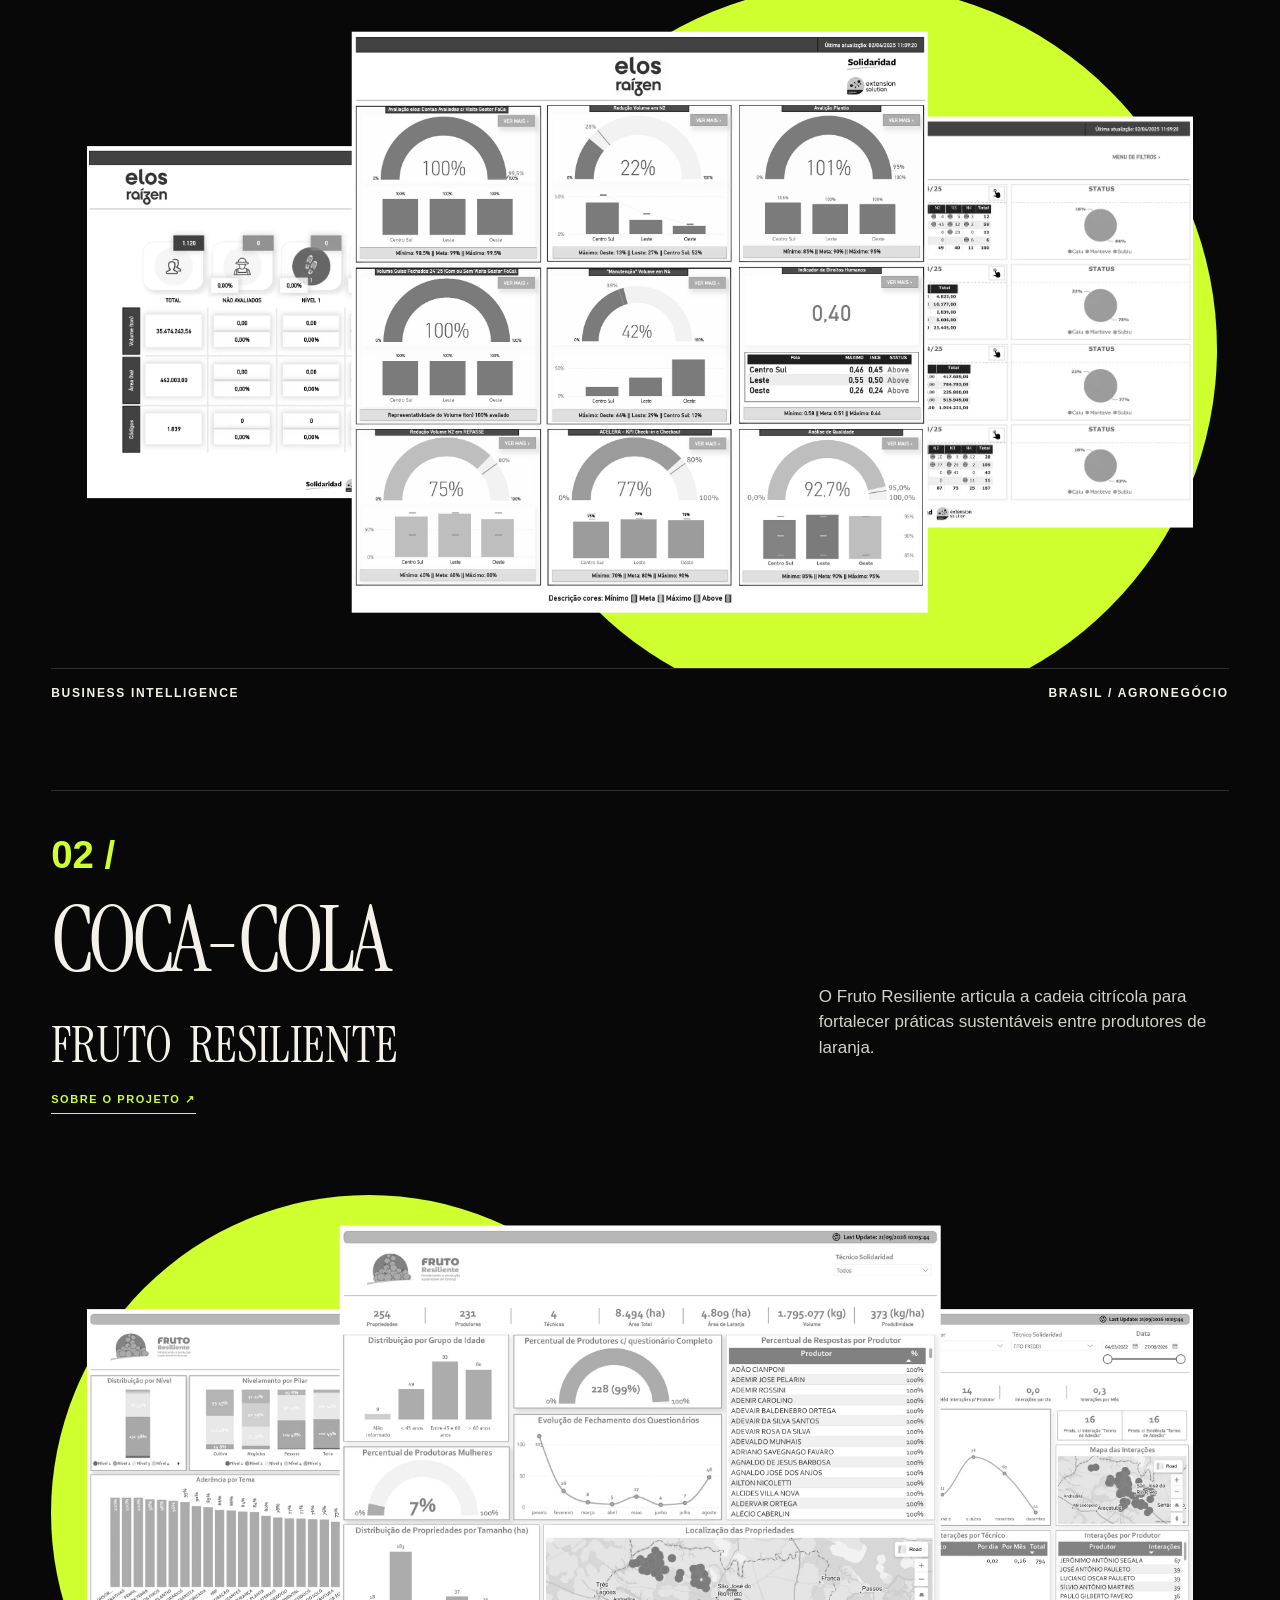
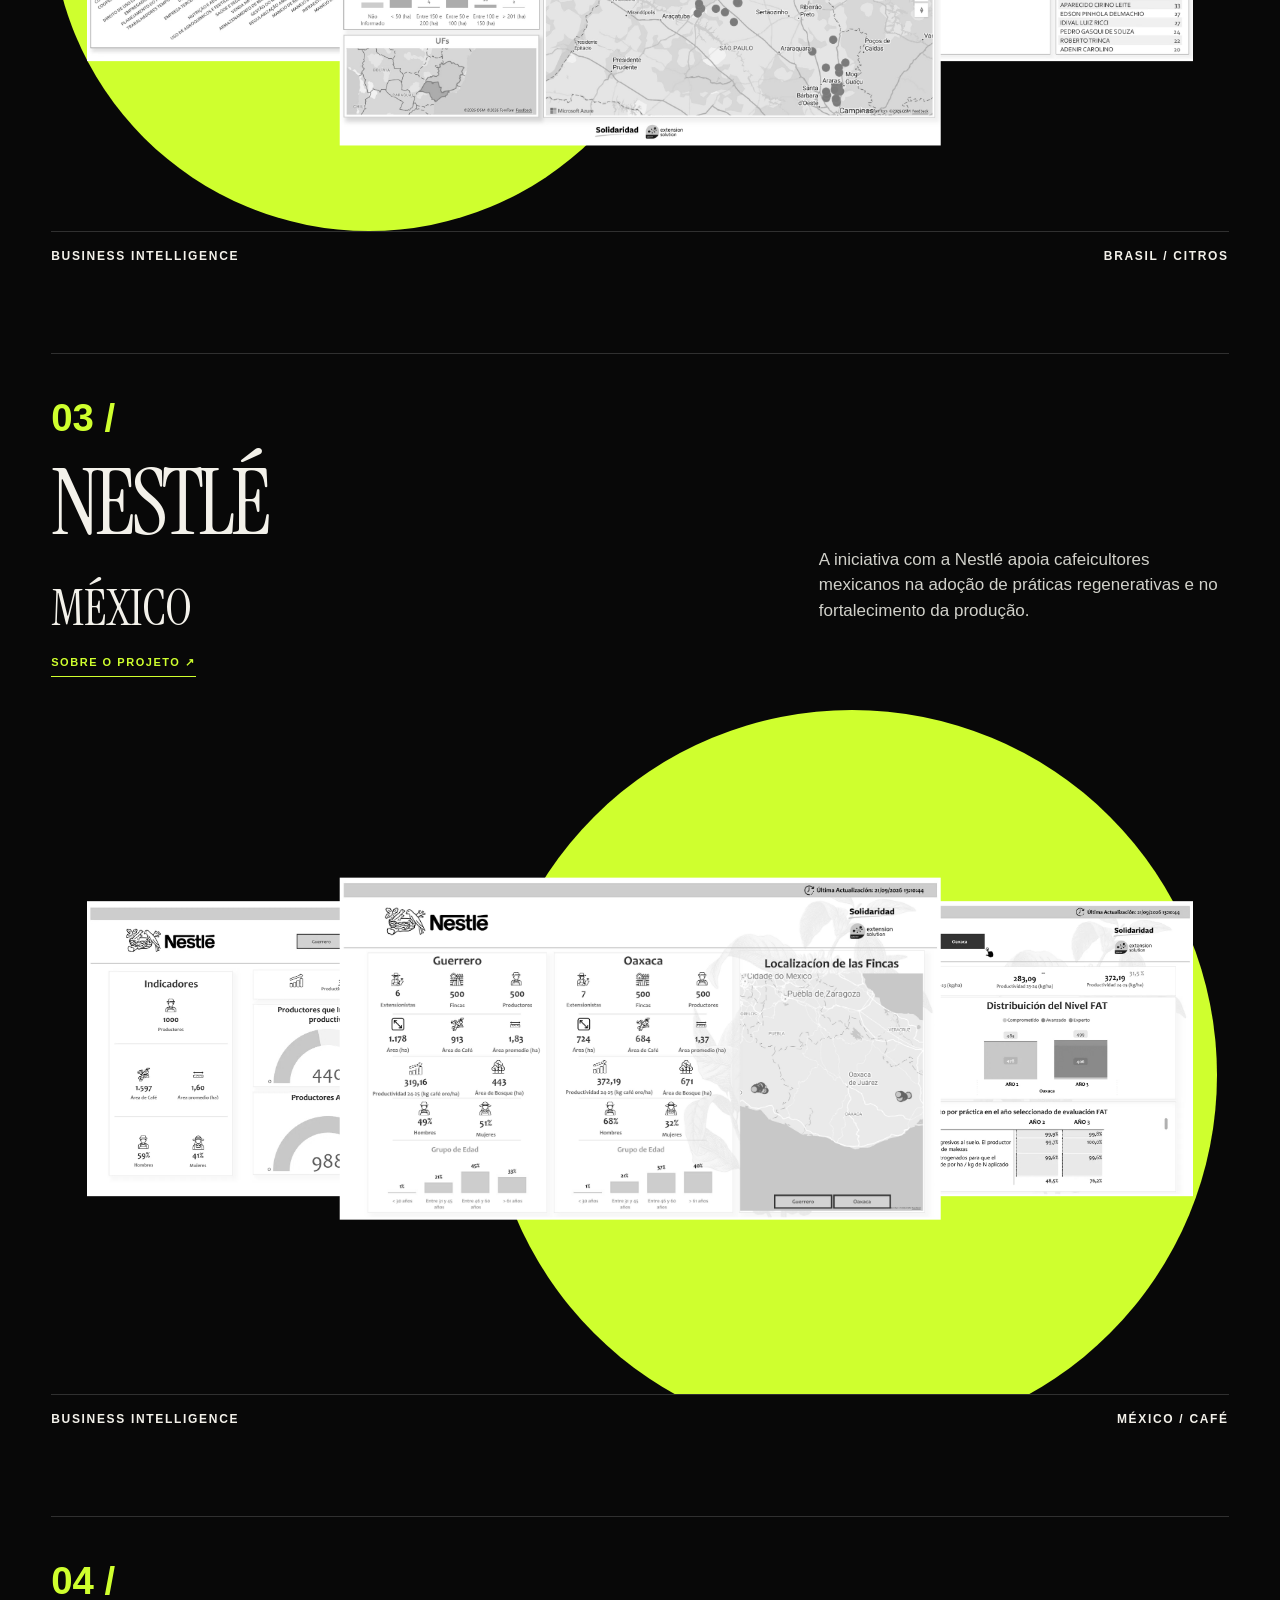
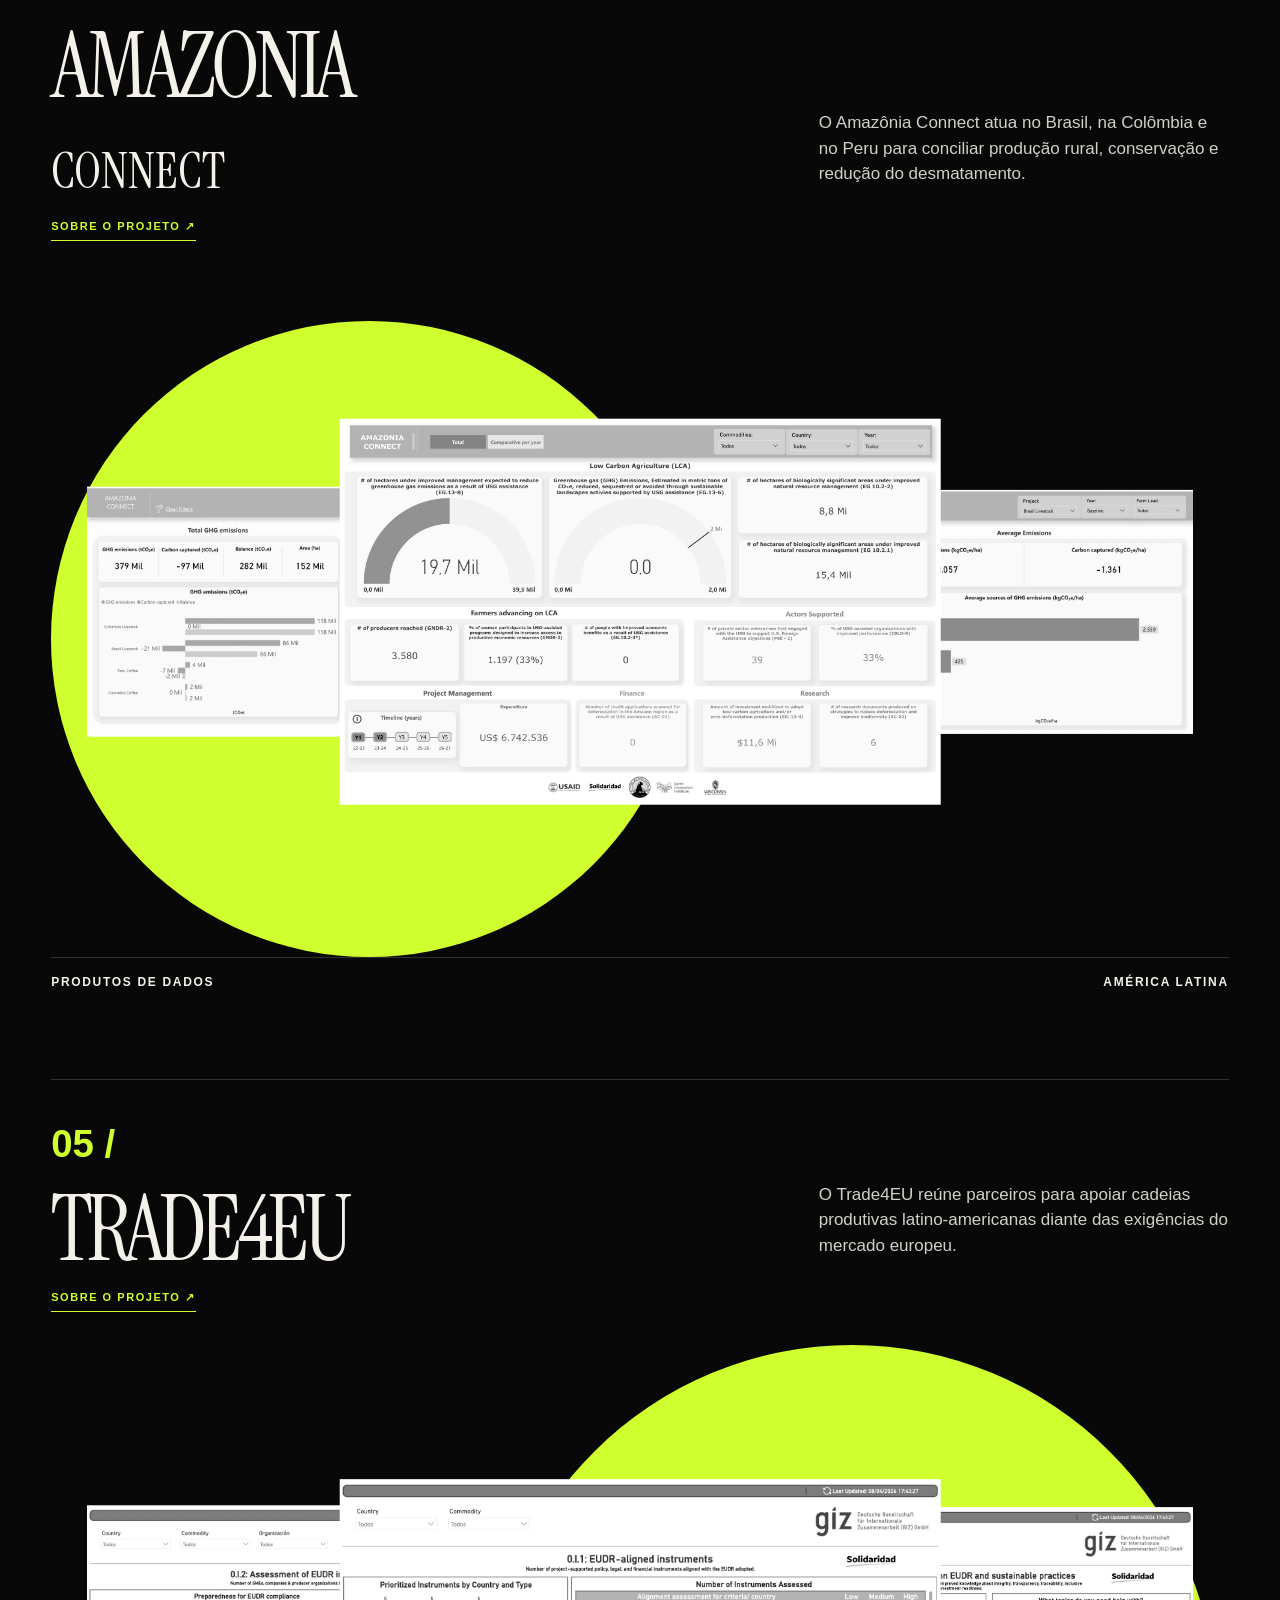
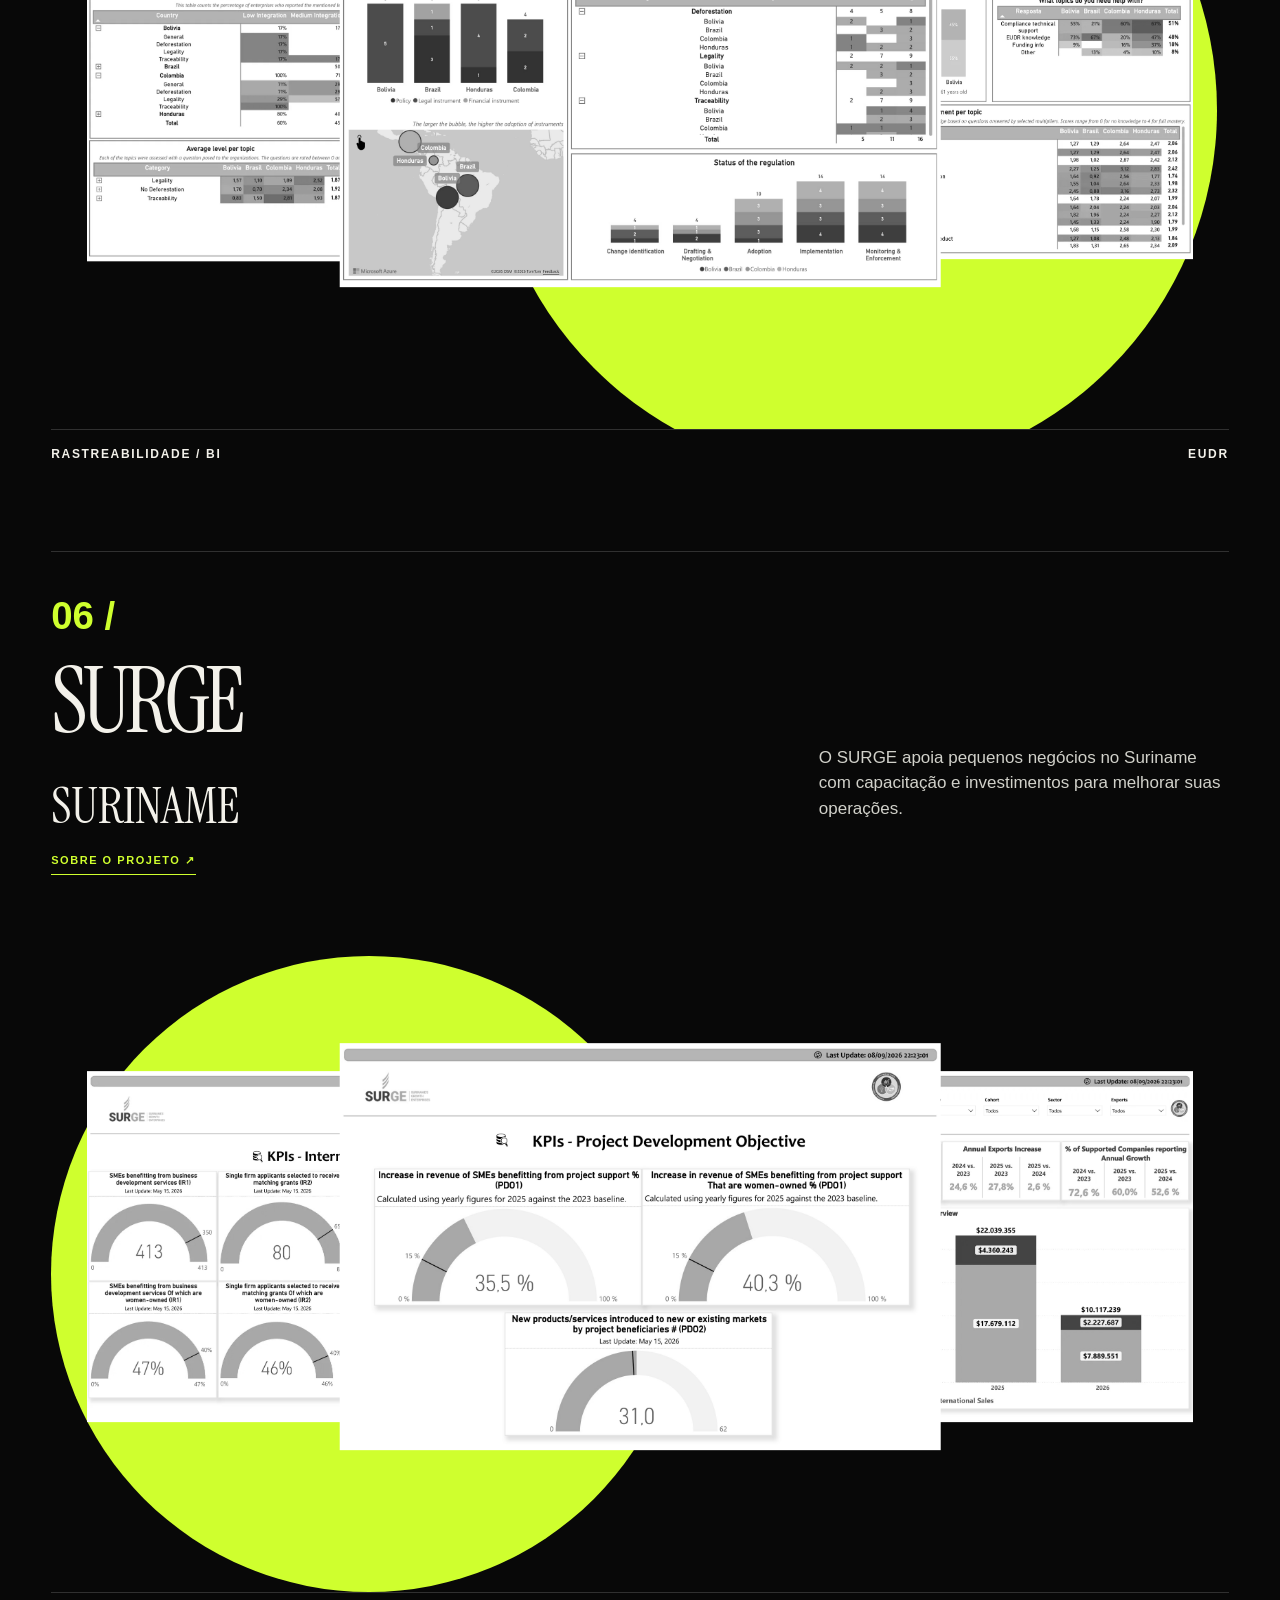
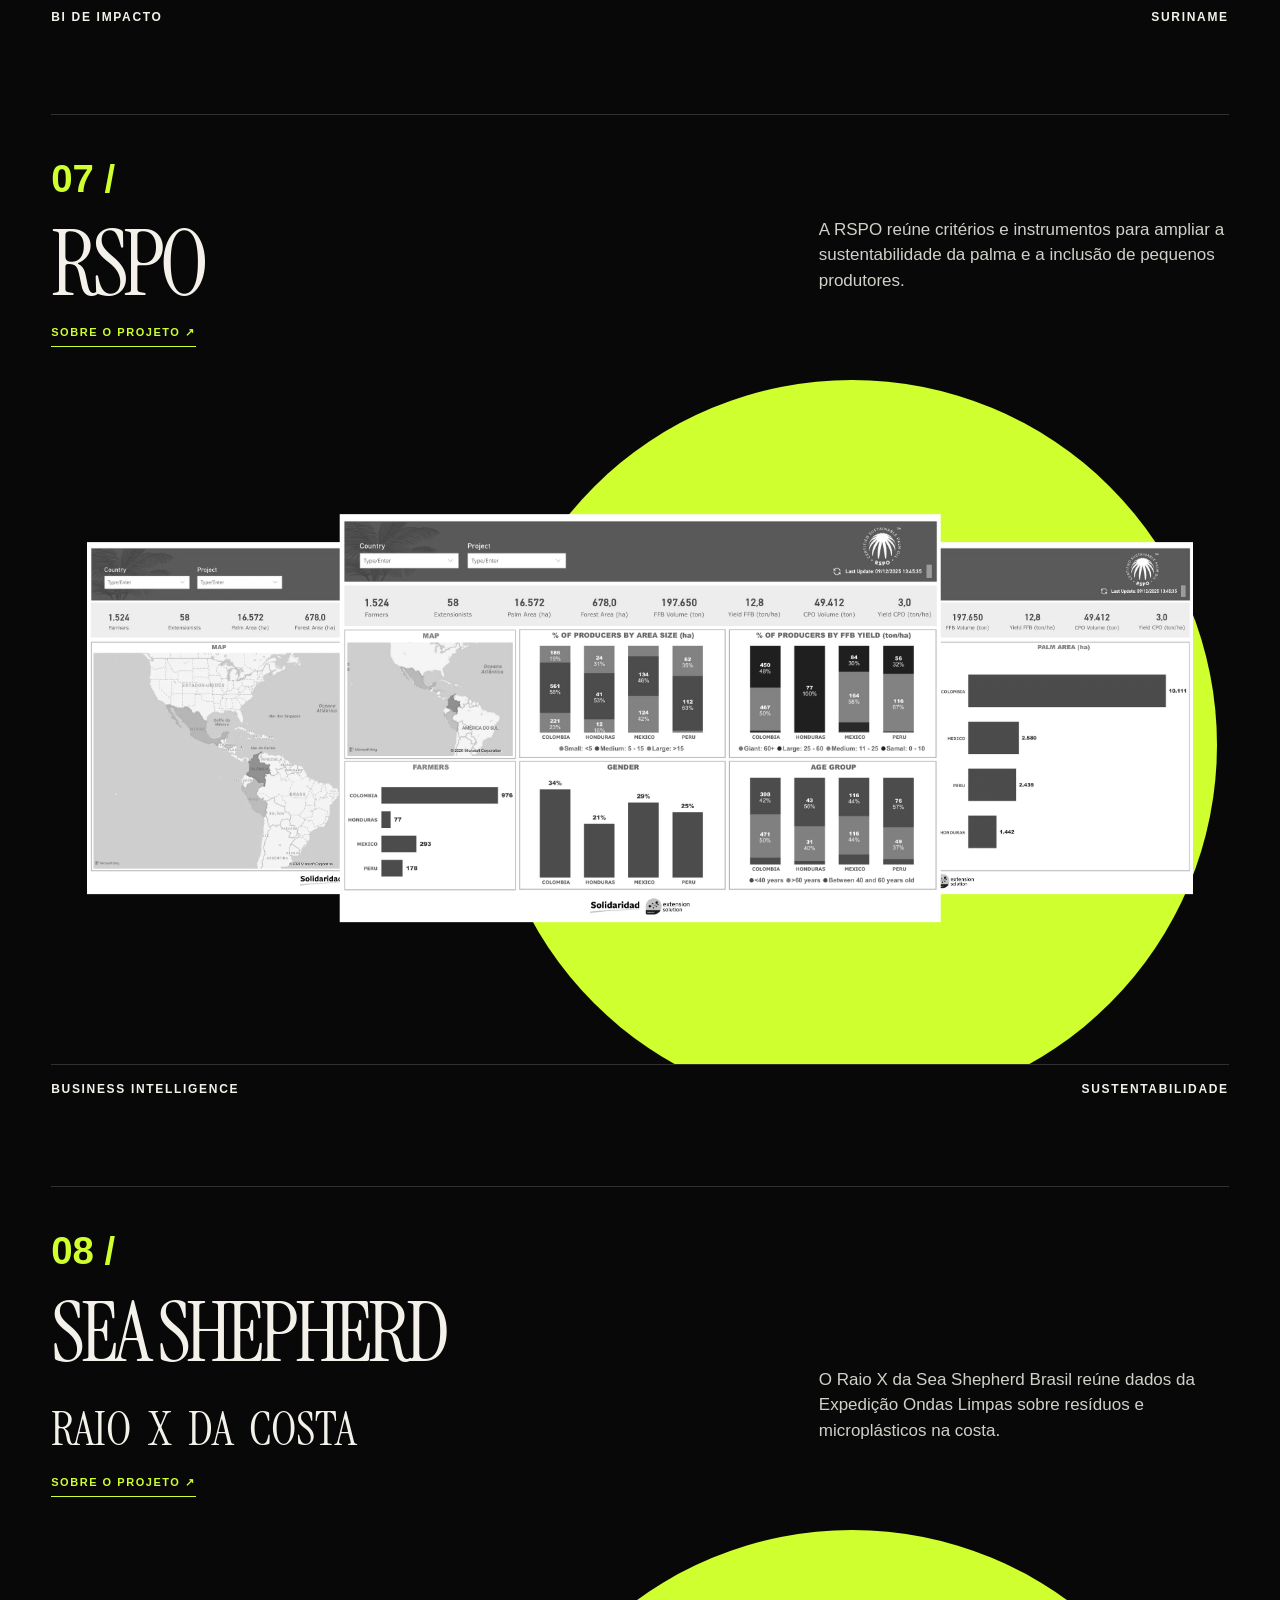
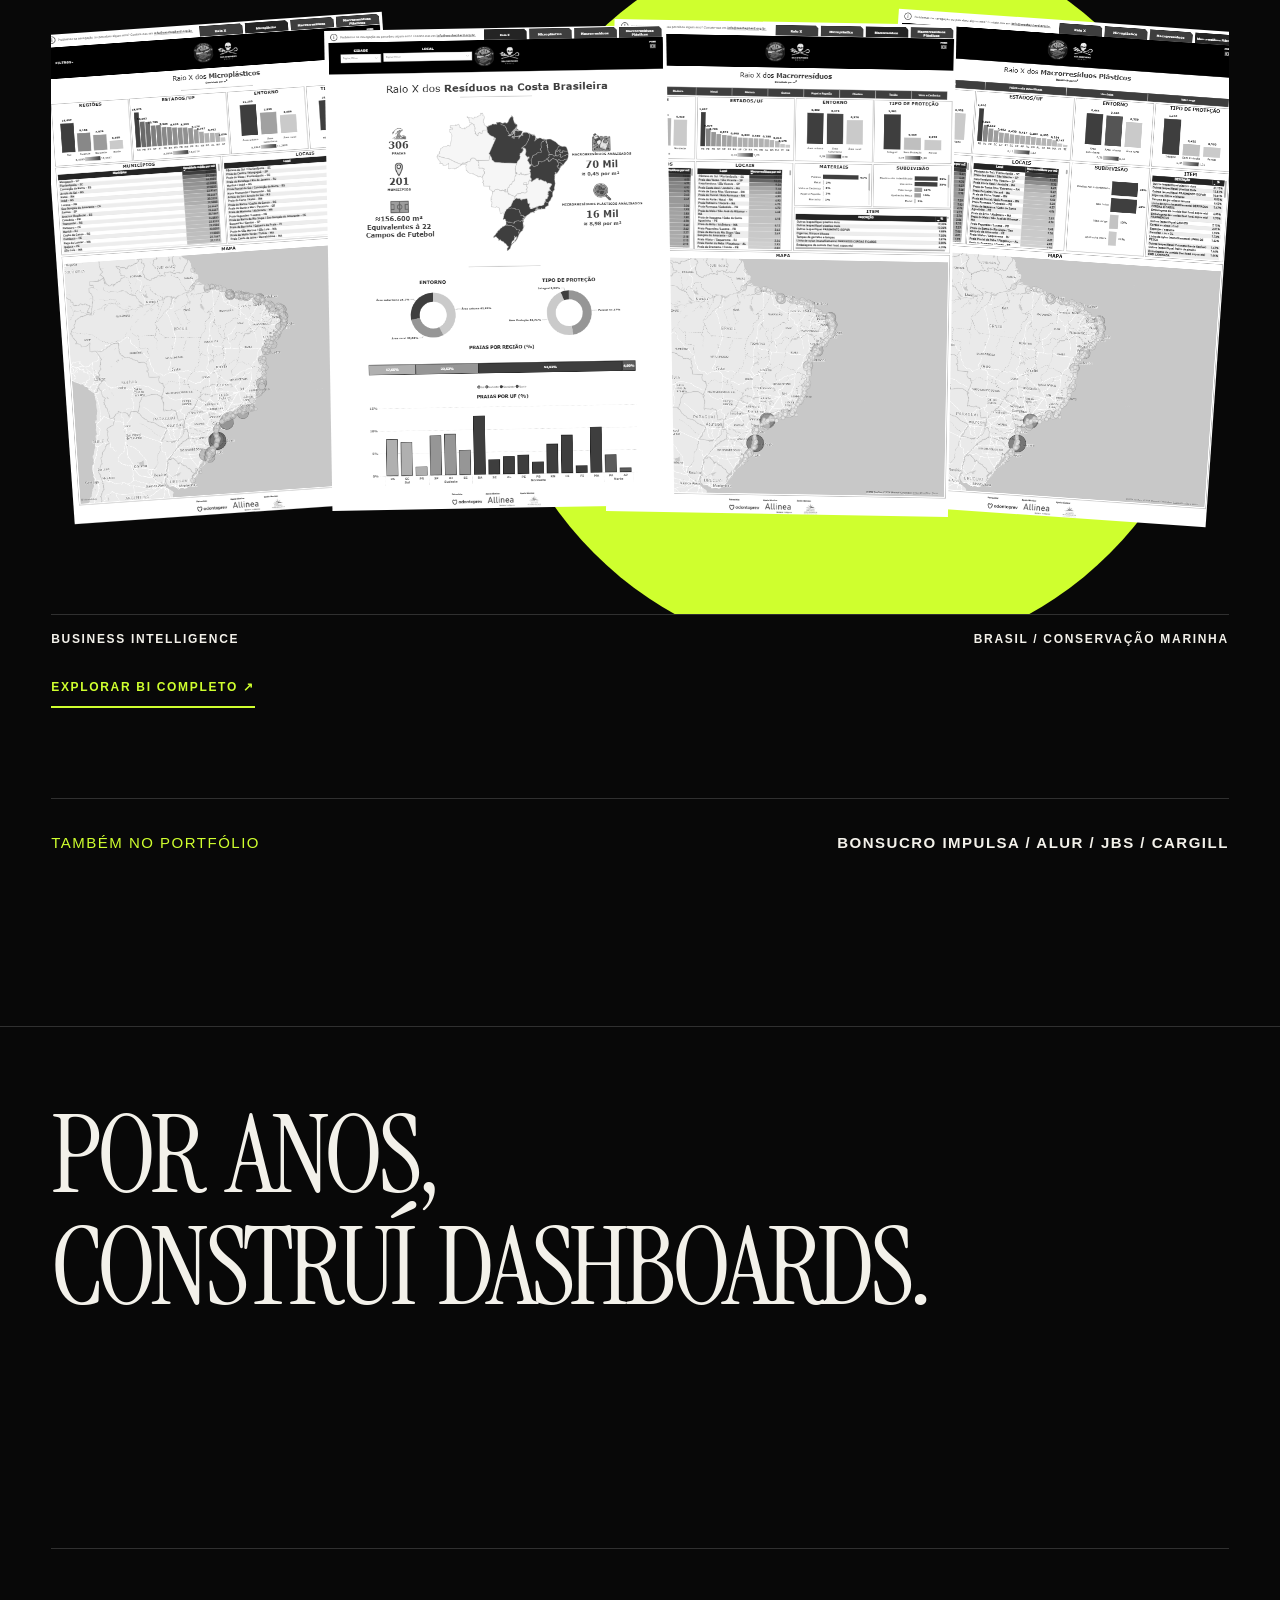
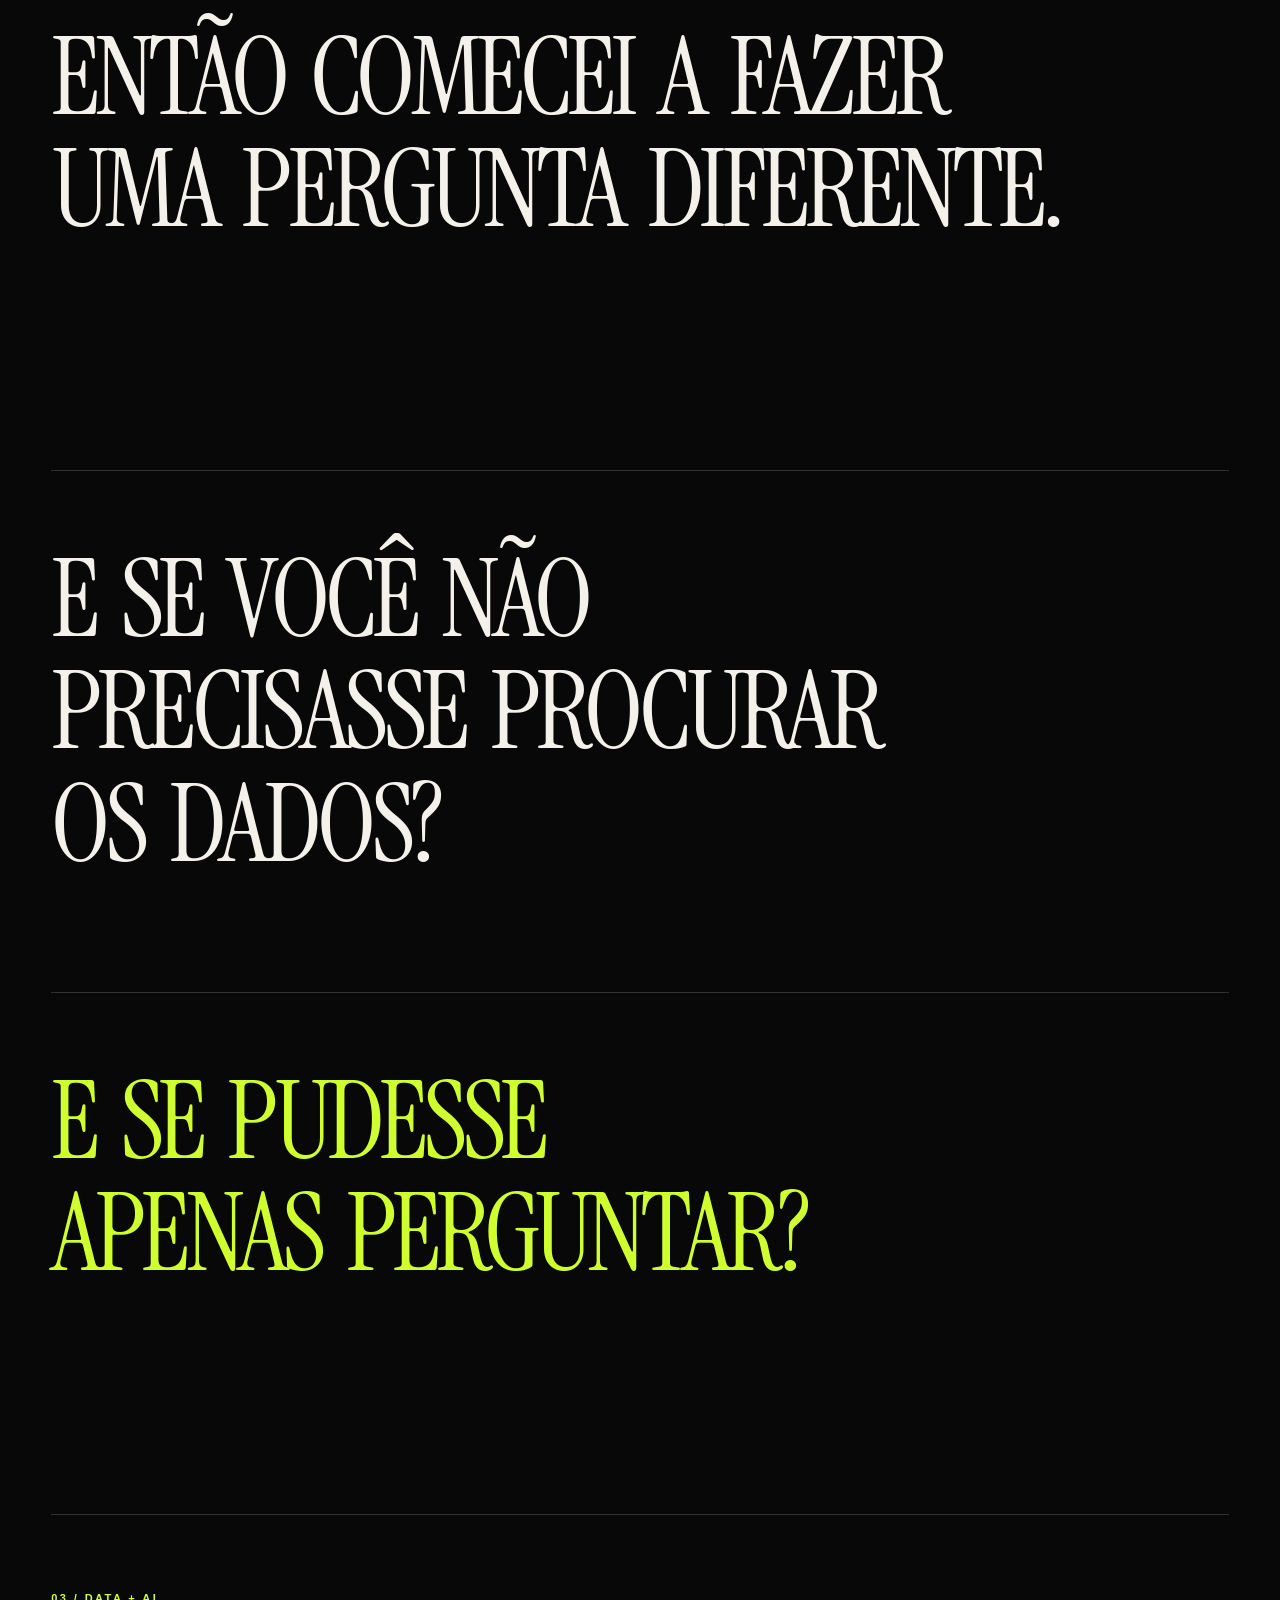
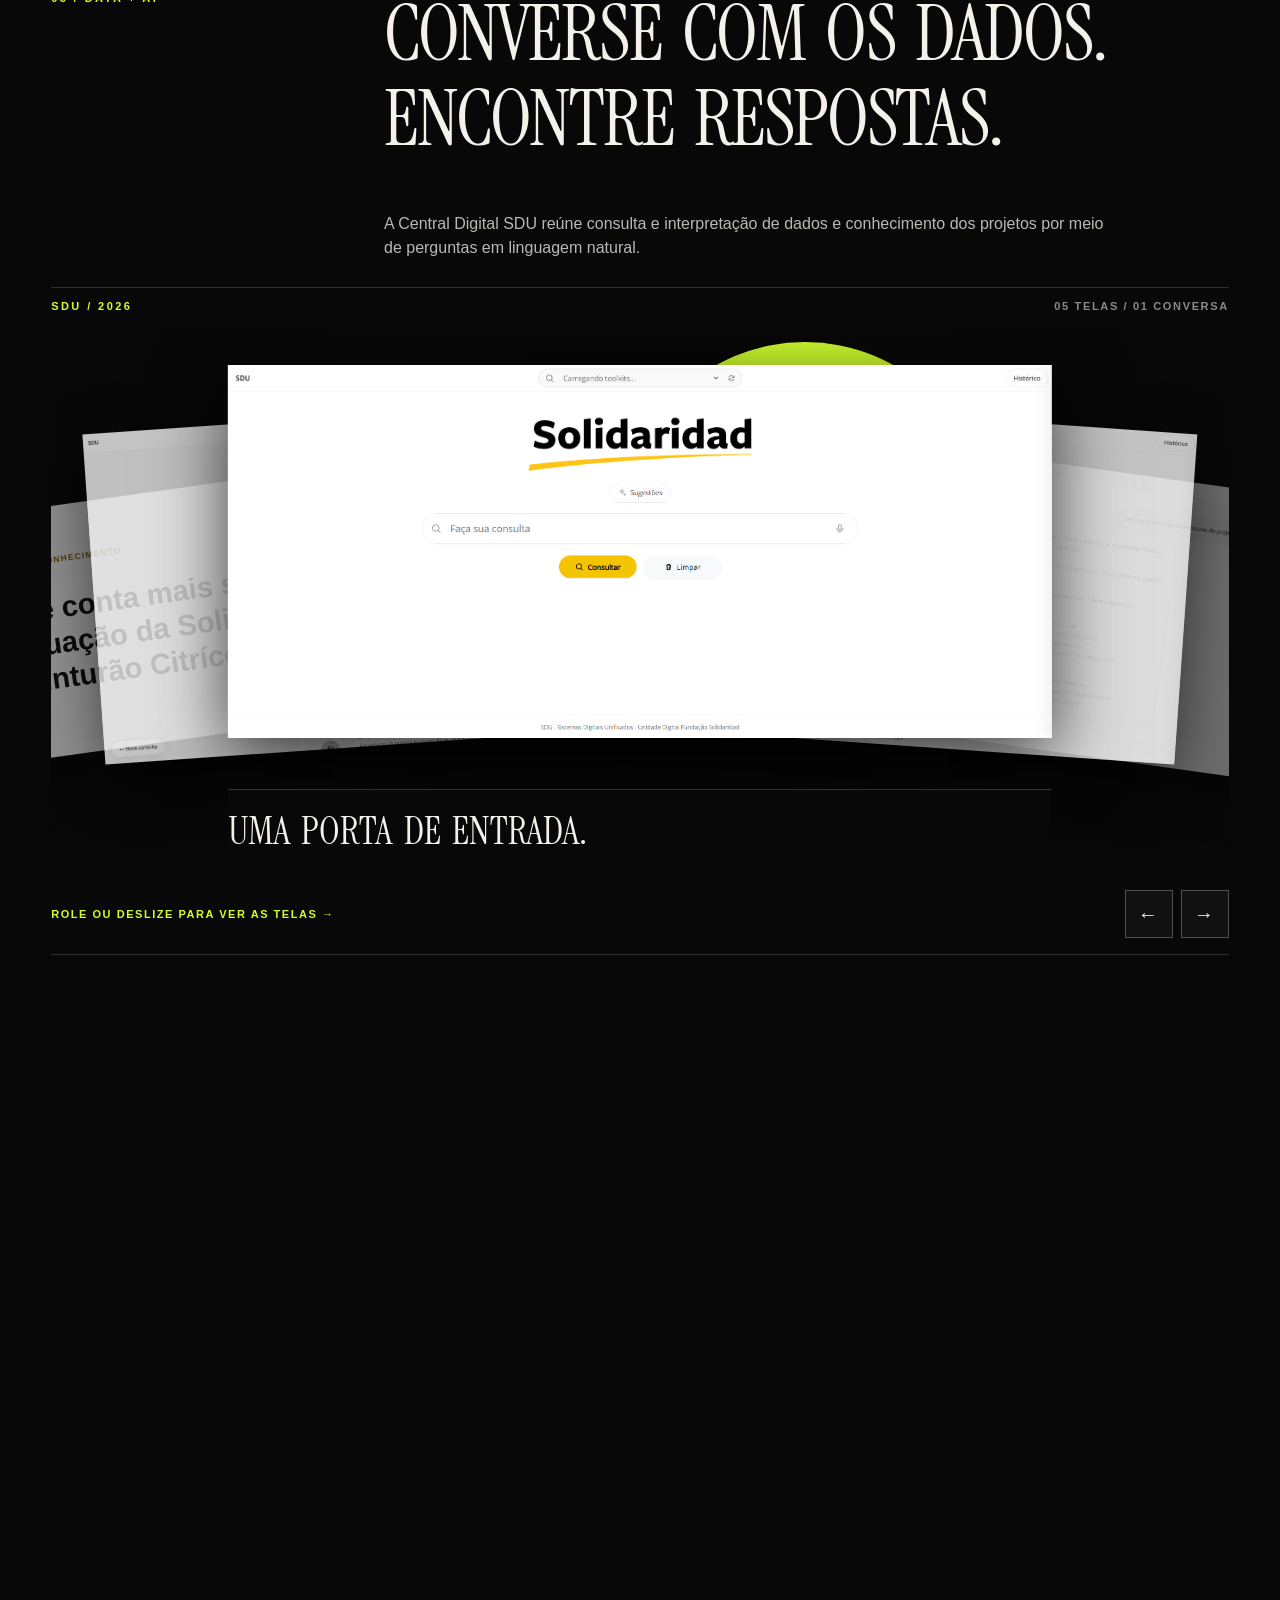
==== commit 7a0465be: "Polish Raizen case photo gallery" ====
--- a/index.html
+++ b/index.html
@@ -22,7 +22,7 @@
 </g></svg>
 <div id="mapTooltip" class="map-tooltip" aria-hidden="true"></div></div><aside class="country-panel" aria-live="polite"><span class="eyebrow" data-i18n="selectedCountry">PAÍS SELECIONADO</span><h3 id="countryName">BRASIL</h3><p id="countryRegion">LATIN AMERICA</p><div class="country-summary"><span class="country-summary-label" data-i18n="commoditiesLabel">COMMODITIES</span><p id="countryCommodities" class="country-commodities"></p><span class="country-summary-label" data-i18n="highlightsLabel">DESTAQUES</span><p id="countryHighlights" class="country-highlights-text"></p></div></aside></div></div></section>
 <section class="work section" id="work"><div class="wrap"><div class="section-intro reveal"><div class="eyebrow" data-i18n="workLabel">02 / ALGUNS TRABALHOS</div><h2 data-i18n="workTitle">ALGUNS<br>TRABALHOS.</h2><p data-i18n="workDesc">Uma seleção de BIs e produtos de dados desenvolvidos nesses contextos.</p></div>
-<article class="case reveal"><div class="case-top"><div><span class="case-no">01 /</span><h3>RAÍZEN<br><em>PROGRAMA ELOS</em></h3></div><p data-i18n="raizenDesc">O ELOS acompanha fornecedores de cana na melhoria contínua de práticas sociais, ambientais e de gestão.</p></div><a class="case-source" href="https://www.raizen.com.br/sustentabilidade/cadeia-de-valor" target="_blank" rel="noopener noreferrer" data-i18n="caseSource">SOBRE O PROJETO ↗</a><a class="case-source case-study-link" href="cases/raizen-elos/" data-i18n="viewCase">VER CASE →</a><div class="case-visual"><div class="orb"></div><div class="dashboard-stack"><img class="panel panel-prev" src="assets/raizen-elos-page-2.webp" width="1473" height="1000" alt="Dashboard original do Programa ELOS da Raízen, página 2" loading="lazy"><img class="panel panel-next" src="assets/raizen-elos-page-3.webp" width="1261" height="1000" alt="Dashboard original do Programa ELOS da Raízen, página 3" loading="lazy"><img class="panel panel-main" src="assets/raizen-elos.jpg" width="3500" height="3526" alt="Dashboard original do Programa ELOS da Raízen, página principal" loading="lazy"></div></div><div class="case-bottom"><span>BUSINESS INTELLIGENCE</span><span>BRAZIL / AGRIBUSINESS</span></div></article>
+<article class="case reveal"><div class="case-top"><div><span class="case-no">01 /</span><h3>RAÍZEN<br><em>PROGRAMA ELOS</em></h3></div><p data-i18n="raizenDesc">O ELOS acompanha fornecedores de cana na melhoria contínua de práticas sociais, ambientais e de gestão.</p></div><div class="case-links"><a class="case-source" href="https://www.raizen.com.br/sustentabilidade/cadeia-de-valor" target="_blank" rel="noopener noreferrer" data-i18n="caseSource">SOBRE O PROJETO ↗</a><a class="case-source case-study-link" href="cases/raizen-elos/" data-i18n="viewCase">VER CASE →</a></div><div class="case-visual"><div class="orb"></div><div class="dashboard-stack"><img class="panel panel-prev" src="assets/raizen-elos-page-2.webp" width="1473" height="1000" alt="Dashboard original do Programa ELOS da Raízen, página 2" loading="lazy"><img class="panel panel-next" src="assets/raizen-elos-page-3.webp" width="1261" height="1000" alt="Dashboard original do Programa ELOS da Raízen, página 3" loading="lazy"><img class="panel panel-main" src="assets/raizen-elos.jpg" width="3500" height="3526" alt="Dashboard original do Programa ELOS da Raízen, página principal" loading="lazy"></div></div><div class="case-bottom"><span>BUSINESS INTELLIGENCE</span><span>BRAZIL / AGRIBUSINESS</span></div></article>
 <article class="case reveal"><div class="case-top"><div><span class="case-no">02 /</span><h3>COCA-COLA<br><em>FRUTO RESILIENTE</em></h3></div><p data-i18n="cocaDesc">O Fruto Resiliente articula a cadeia citrícola para fortalecer práticas sustentáveis entre produtores de laranja.</p></div><a class="case-source" href="https://www.solidaridadnetwork.org/news/fruto-resiliente-strengthening-sustainable-orange-production-brazil-citrus-belt/" target="_blank" rel="noopener noreferrer" data-i18n="caseSource">SOBRE O PROJETO ↗</a><div class="case-visual left"><div class="orb"></div><div class="dashboard-stack"><img class="panel panel-prev" src="assets/coca-cola-fruto-resiliente-page-2.webp" width="1473" height="1000" alt="Dashboard original Fruto Resiliente, página 2" loading="lazy"><img class="panel panel-next" src="assets/coca-cola-fruto-resiliente-page-3.webp" width="1473" height="1000" alt="Dashboard original Fruto Resiliente, página 3" loading="lazy"><img class="panel panel-main" src="assets/coca-cola-fruto-resiliente.jpg" width="3500" height="3025" alt="Dashboard original Fruto Resiliente, página principal" loading="lazy"></div></div><div class="case-bottom"><span>BUSINESS INTELLIGENCE</span><span>BRAZIL / CITRUS</span></div></article>
 <article class="case reveal"><div class="case-top"><div><span class="case-no">03 /</span><h3>NESTLÉ<br><em>MÉXICO</em></h3></div><p data-i18n="nestleDesc">A iniciativa com a Nestlé apoia cafeicultores mexicanos na adoção de práticas regenerativas e no fortalecimento da produção.</p></div><a class="case-source" href="https://www.solidaridadnetwork.org/news/regenerative-agriculture-decent-income-for-coffee-producers-in-mexico/" target="_blank" rel="noopener noreferrer" data-i18n="caseSource">SOBRE O PROJETO ↗</a><div class="case-visual"><div class="orb"></div><div class="dashboard-stack"><img class="panel panel-prev" src="assets/nestle-mexico-page-2.webp" width="1600" height="913" alt="Dashboard original Nestlé México, página 2" loading="lazy"><img class="panel panel-next" src="assets/nestle-mexico-page-3.webp" width="1600" height="913" alt="Dashboard original Nestlé México, página 3" loading="lazy"><img class="panel panel-main" src="assets/nestle-mexico.jpg" width="3200" height="1826" alt="Dashboard original Nestlé México, página principal" loading="lazy"></div></div><div class="case-bottom"><span>BUSINESS INTELLIGENCE</span><span>MEXICO / COFFEE</span></div></article>
 <article class="case reveal"><div class="case-top"><div><span class="case-no">04 /</span><h3>AMAZONIA<br><em>CONNECT</em></h3></div><p data-i18n="amazoniaDesc">O Amazônia Connect atua no Brasil, na Colômbia e no Peru para conciliar produção rural, conservação e redução do desmatamento.</p></div><a class="case-source" href="https://www.solidaridadnetwork.org/amazonia-connect/" target="_blank" rel="noopener noreferrer" data-i18n="caseSource">SOBRE O PROJETO ↗</a><div class="case-visual left"><div class="orb"></div><div class="dashboard-stack"><img class="panel panel-prev" src="assets/amazonia-connect-page-2.webp" width="1600" height="774" alt="Dashboard original Amazonia Connect, página 2" loading="lazy"><img class="panel panel-next" src="assets/amazonia-connect-page-3.webp" width="1600" height="754" alt="Dashboard original Amazonia Connect, página 3" loading="lazy"><img class="panel panel-main" src="assets/amazonia-connect.jpg" width="4000" height="2575" alt="Dashboard original Amazonia Connect, página principal" loading="lazy"></div></div><div class="case-bottom"><span>DATA PRODUCTS</span><span>LATIN AMERICA</span></div></article>
--- a/site.css
+++ b/site.css
@@ -197,4 +197,4 @@
 /* Keep the BI pages fully opaque so the fan has no translucent ghost bands. */
 body.fixed-stacks .case-visual .dashboard-stack .panel{opacity:1!important;mix-blend-mode:normal;box-shadow:none}
 body.fixed-stacks .case-visual .dashboard-stack .panel-main{z-index:10}
-.case-study-link{margin-left:24px;color:var(--off);border-color:var(--off)}.case-study-link:hover{color:var(--acid);border-color:var(--acid)}
+.case-links{display:flex;align-items:center;gap:28px;margin-top:18px}.case-links .case-source{margin-top:0}.case-study-link{margin-left:0;color:var(--off);border-color:var(--off)}.case-study-link:hover{color:var(--acid);border-color:var(--acid)}
